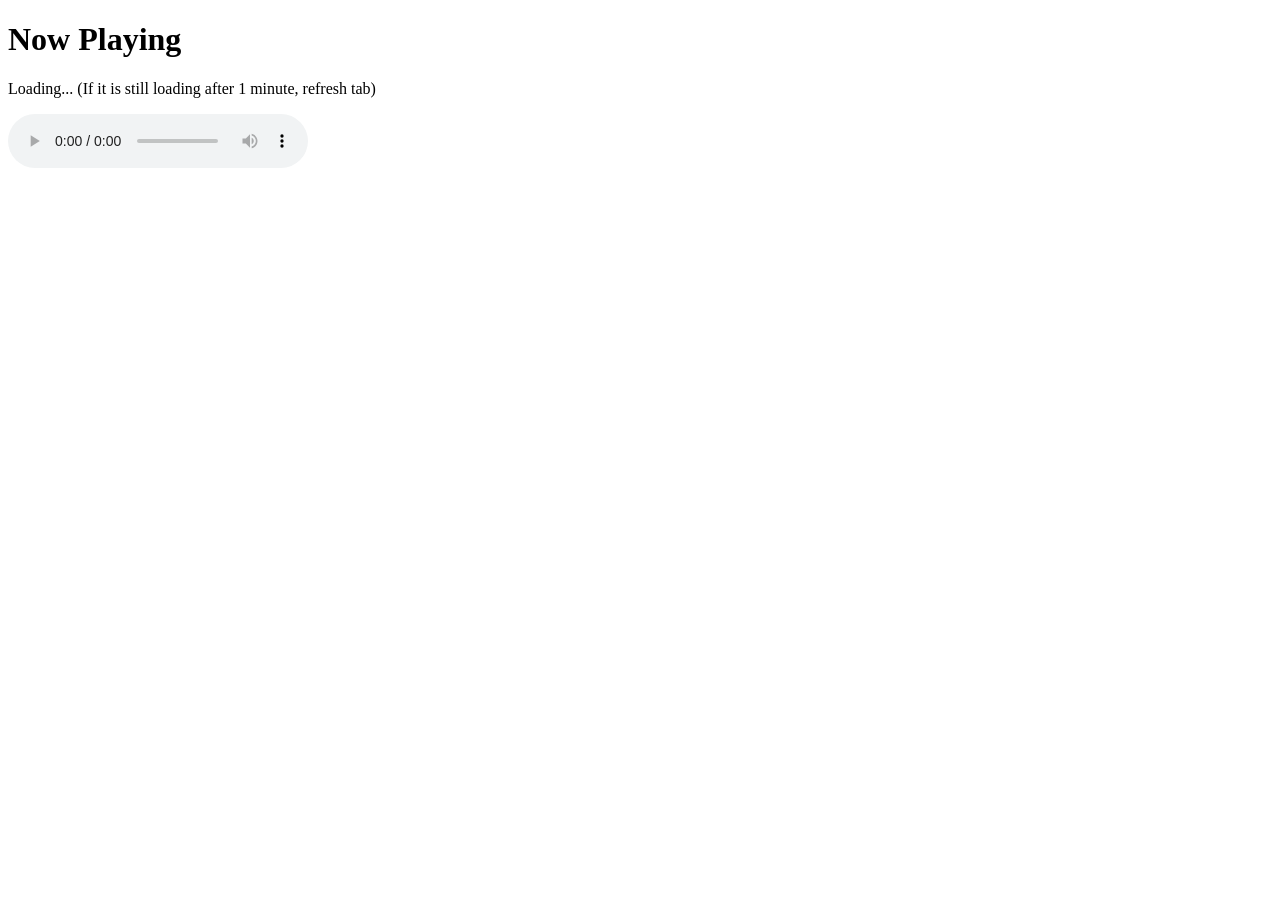
==== index.html @ ce932edb "Create index.html" ====
<!DOCTYPE html>
<html lang="en">
<head>
  <meta charset="UTF-8" />
  <title>EToH Radio</title>
  <meta name="viewport" content="width=device-width, initial-scale=1" />
  <link rel="stylesheet" href="style.css" />
</head>
<body>
  <div id="radio">
    <h1>Now Playing</h1>
    <p id="currentTrack">Loading... (If it is still loading after 1 minute, refresh tab)</p>
    <p id="timeLeft"></p>
    <audio id="audio" controls autoplay></audio>
  </div>

  <script src="scripty.js"></script>
</body>
</html>
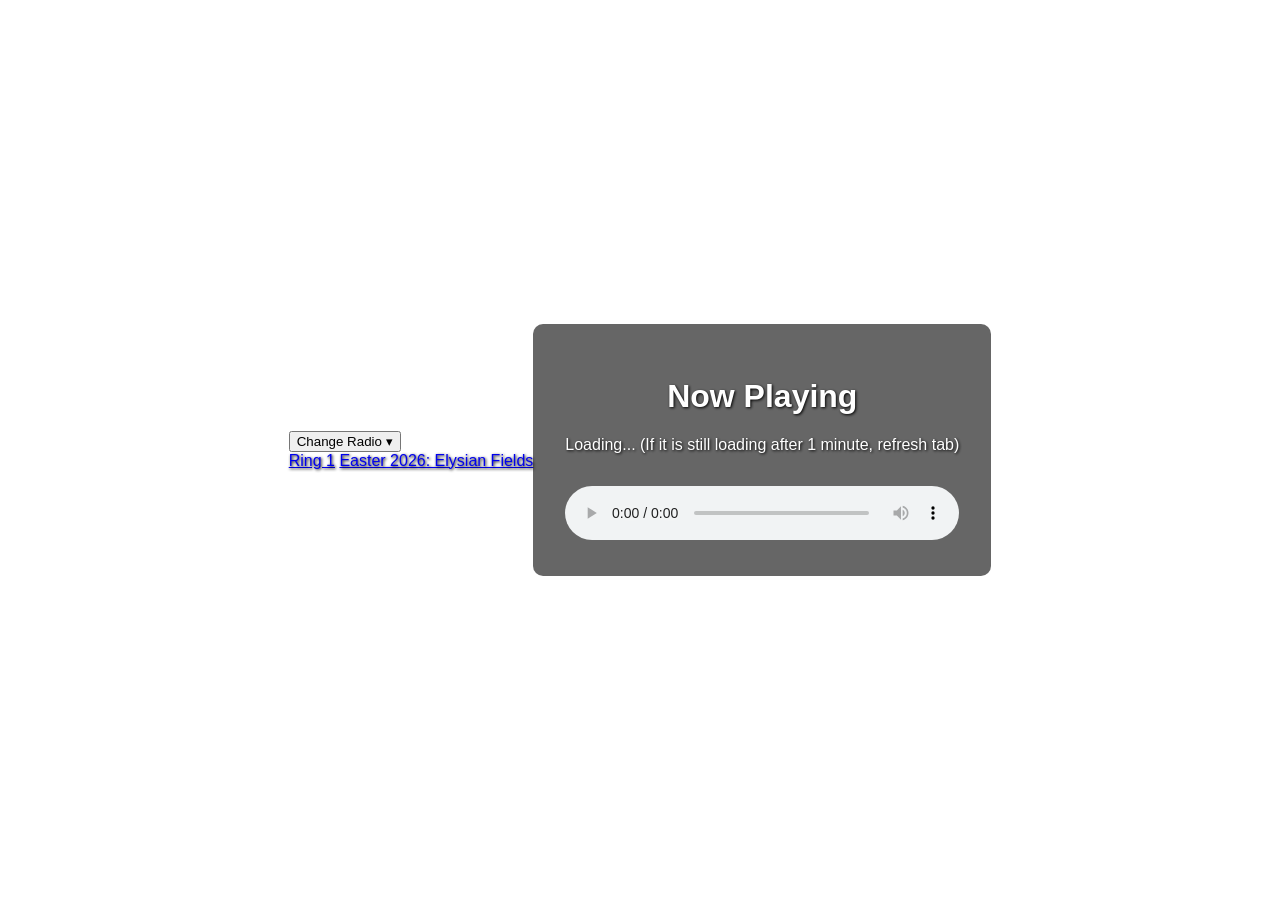
==== commit 7f39beab: "Update index.html Actual radio select finally" ====
--- a/index.html
+++ b/index.html
@@ -7,6 +7,14 @@
   <link rel="stylesheet" href="style.css" />
 </head>
 <body>
+<div class="radio-dropdown">
+  <button class="dropbtn" id="menuBtn">Change Radio <span id="arrow">▾</span></button>
+  <div class="dropdown-content" id="menuContent">
+    <a href="index.html">Ring 1</a>
+    <a href="easter2026.html">Easter 2026: Elysian Fields</a>
+    </div>
+</div>
+
   <div id="radio">
     <h1>Now Playing</h1>
     <p id="currentTrack">Loading... (If it is still loading after 1 minute, refresh tab)</p>
@@ -15,5 +23,23 @@
   </div>
 
   <script src="scripty.js"></script>
+  <script>
+const menuBtn = document.getElementById('menuBtn');
+const menuContent = document.getElementById('menuContent');
+const arrow = document.getElementById('arrow');
+
+menuBtn.addEventListener('click', (e) => {
+    e.stopPropagation(); // Stops the click from bubbling
+    menuContent.classList.toggle('show');
+    arrow.classList.toggle('arrow-rotate');
+});
+
+// Close the menu if the user clicks outside of it
+window.addEventListener('click', () => {
+    if (menuContent.classList.contains('show')) {
+        menuContent.classList.remove('show');
+        arrow.classList.remove('arrow-rotate');
+    }
+});</script>
 </body>
 </html>
--- a/style.css
+++ b/style.css
@@ -0,0 +1,40 @@
+body {
+  margin: 0;
+  font-family: sans-serif;
+  background-size: cover;
+  background-position: center;
+  color: white;
+  text-shadow: 1px 1px 3px #000;
+  height: 100vh;
+  display: flex;
+  justify-content: center;
+  align-items: center;
+  transition: background-image 0.8s ease;
+  position: relative;
+  overflow: hidden;  
+}
+
+body::before {
+  content: "";
+  position: absolute;
+  top: 0;
+  left: 0;
+  width: 100%;
+  height: 100%;
+  backdrop-filter: blur(10px);
+  -webkit-backdrop-filter: blur(10px);
+  z-index: -1;
+}
+
+#radio {
+  text-align: center;
+  background: rgba(0, 0, 0, 0.6);
+  padding: 2rem;
+  border-radius: 10px;
+}
+
+audio {
+  width: 100%;
+  max-width: 400px;
+  margin-top: 1rem;
+}
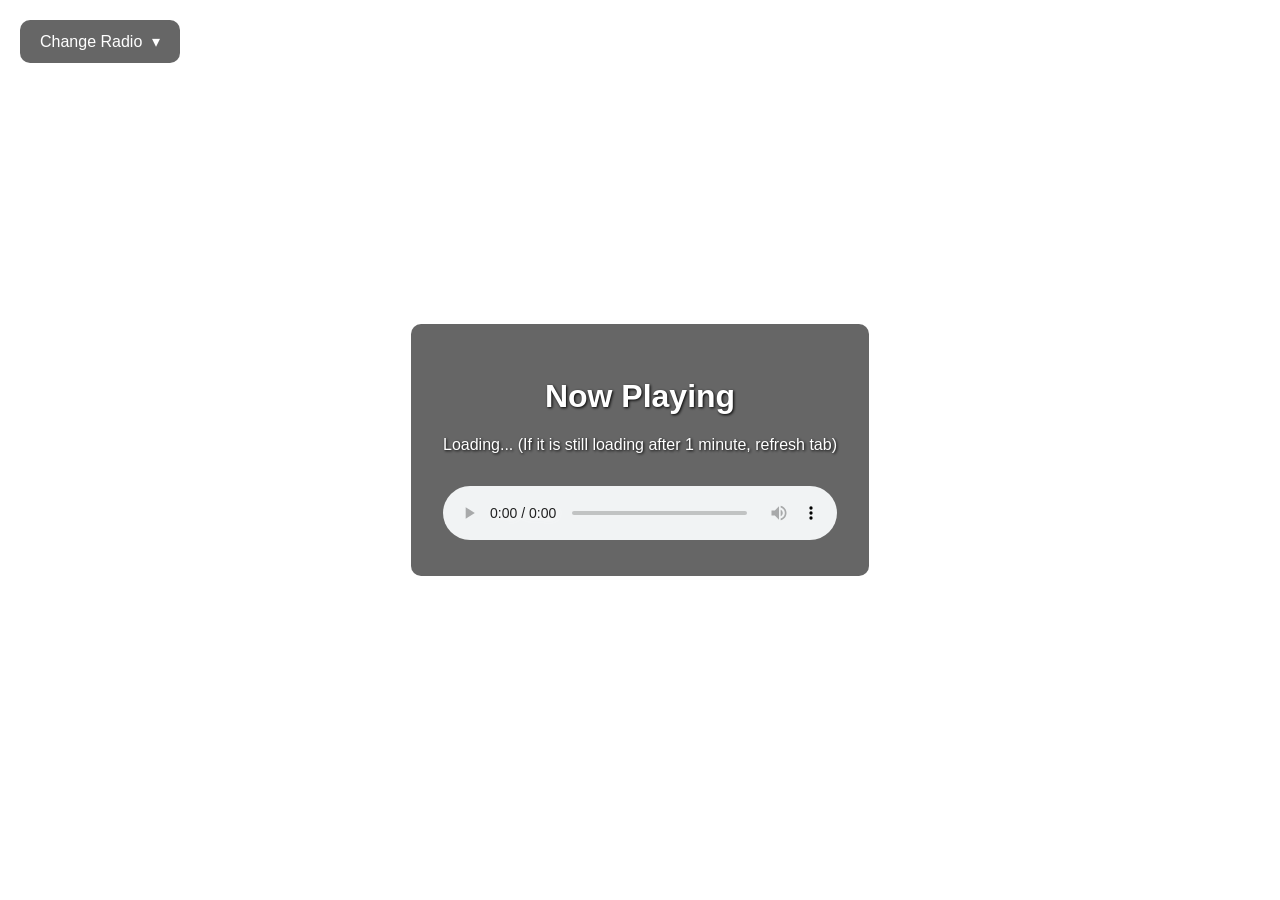
==== commit 314b9375: "Update index.html ug" ====
--- a/index.html
+++ b/index.html
@@ -9,10 +9,7 @@
 <body>
 <div class="radio-dropdown">
   <button class="dropbtn" id="menuBtn">Change Radio <span id="arrow">▾</span></button>
-  <div class="dropdown-content" id="menuContent">
-    <a href="index.html">Ring 1</a>
-    <a href="easter2026.html">Easter 2026: Elysian Fields</a>
-    </div>
+  <div class="dropdown-content" id="menuContent"></div>
 </div>
 
   <div id="radio">
@@ -22,24 +19,55 @@
     <audio id="audio" controls autoplay></audio>
   </div>
 
+<script src="stations.js"></script>
+  
   <script src="scripty.js"></script>
+
   <script>
-const menuBtn = document.getElementById('menuBtn');
-const menuContent = document.getElementById('menuContent');
-const arrow = document.getElementById('arrow');
+    // Define everything ONCE
+    const menuBtn = document.getElementById('menuBtn');
+    const menuContent = document.getElementById('menuContent');
+    const arrow = document.getElementById('arrow');
 
-menuBtn.addEventListener('click', (e) => {
-    e.stopPropagation(); // Stops the click from bubbling
-    menuContent.classList.toggle('show');
-    arrow.classList.toggle('arrow-rotate');
-});
+    // Function to build the radio list
+    function populateRadios() {
+        if (!window.allStations) {
+            console.error("stations.js is missing or empty!");
+            return;
+        }
 
-// Close the menu if the user clicks outside of it
-window.addEventListener('click', () => {
-    if (menuContent.classList.contains('show')) {
+        menuContent.innerHTML = ''; 
+
+        allStations.forEach(station => {
+            const link = document.createElement('a');
+            link.href = station.url;
+            link.textContent = station.name;
+            
+            // Check if this is the current page
+            if (window.location.pathname.includes(station.url)) {
+                link.style.color = "#00ffcc";
+                link.textContent += " (Live)";
+            }
+
+            menuContent.appendChild(link);
+        });
+    }
+
+    // Toggle logic
+    menuBtn.addEventListener('click', (e) => {
+        e.stopPropagation(); 
+        menuContent.classList.toggle('show');
+        arrow.classList.toggle('arrow-rotate');
+    });
+
+    // Close on outside click
+    window.addEventListener('click', () => {
         menuContent.classList.remove('show');
         arrow.classList.remove('arrow-rotate');
-    }
-});</script>
+    });
+
+    // Run the population
+    populateRadios();
+  </script>
 </body>
 </html>
--- a/style.css
+++ b/style.css
@@ -10,10 +10,11 @@
   justify-content: center;
   align-items: center;
   transition: background-image 0.8s ease;
-  position: relative;
-  overflow: hidden;  
+  position: relative; /* required for the blur overlay */
+  overflow: hidden;   /* prevents blur from leaking outside */
 }
 
+/* Blur overlay */
 body::before {
   content: "";
   position: absolute;
@@ -23,7 +24,7 @@
   height: 100%;
   backdrop-filter: blur(10px);
   -webkit-backdrop-filter: blur(10px);
-  z-index: -1;
+  z-index: -1; /* keep it behind your content */
 }
 
 #radio {
@@ -38,3 +39,76 @@
   max-width: 400px;
   margin-top: 1rem;
 }
+
+.radio-dropdown {
+  position: absolute;
+  top: 20px;
+  left: 20px;
+  z-index: 1000;
+}
+
+.dropbtn {
+  background: rgba(0, 0, 0, 0.6);
+  color: white;
+  padding: 12px 20px;
+  font-size: 16px;
+  border: none;
+  border-radius: 10px;
+  cursor: pointer;
+  backdrop-filter: blur(10px);
+  -webkit-backdrop-filter: blur(10px);
+  display: flex;
+  align-items: center;
+  gap: 10px;
+}
+
+#arrow {
+  transition: transform 0.3s ease;
+  display: inline-block;
+}
+
+/* The "V" to "^" animation */
+.arrow-rotate {
+  transform: rotate(180deg);
+}
+
+.dropdown-content {
+  display: none; /* Hidden by default */
+  position: absolute;
+  top: 100%;
+  left: 0;
+  background: rgba(0, 0, 0, 0.8);
+  min-width: 200px;
+  margin-top: 8px;
+  border-radius: 10px;
+  overflow-y: auto; /* Enables scrolling */
+  max-height: 300px; /* Limits height so it doesn't cover the page */
+  backdrop-filter: blur(10px);
+  box-shadow: 0px 8px 16px rgba(0,0,0,0.4);
+}
+
+/* This class will be toggled by JS */
+.show {
+  display: block !important;
+}
+
+.dropdown-content a {
+  color: white;
+  padding: 12px 16px;
+  text-decoration: none;
+  display: block;
+  transition: background 0.2s;
+}
+
+.dropdown-content a:hover {
+  background: rgba(255, 255, 255, 0.1);
+}
+
+/* Scrollbar styling to keep it clean */
+.dropdown-content::-webkit-scrollbar {
+  width: 6px;
+}
+.dropdown-content::-webkit-scrollbar-thumb {
+  background: rgba(255, 255, 255, 0.3);
+  border-radius: 10px;
+}
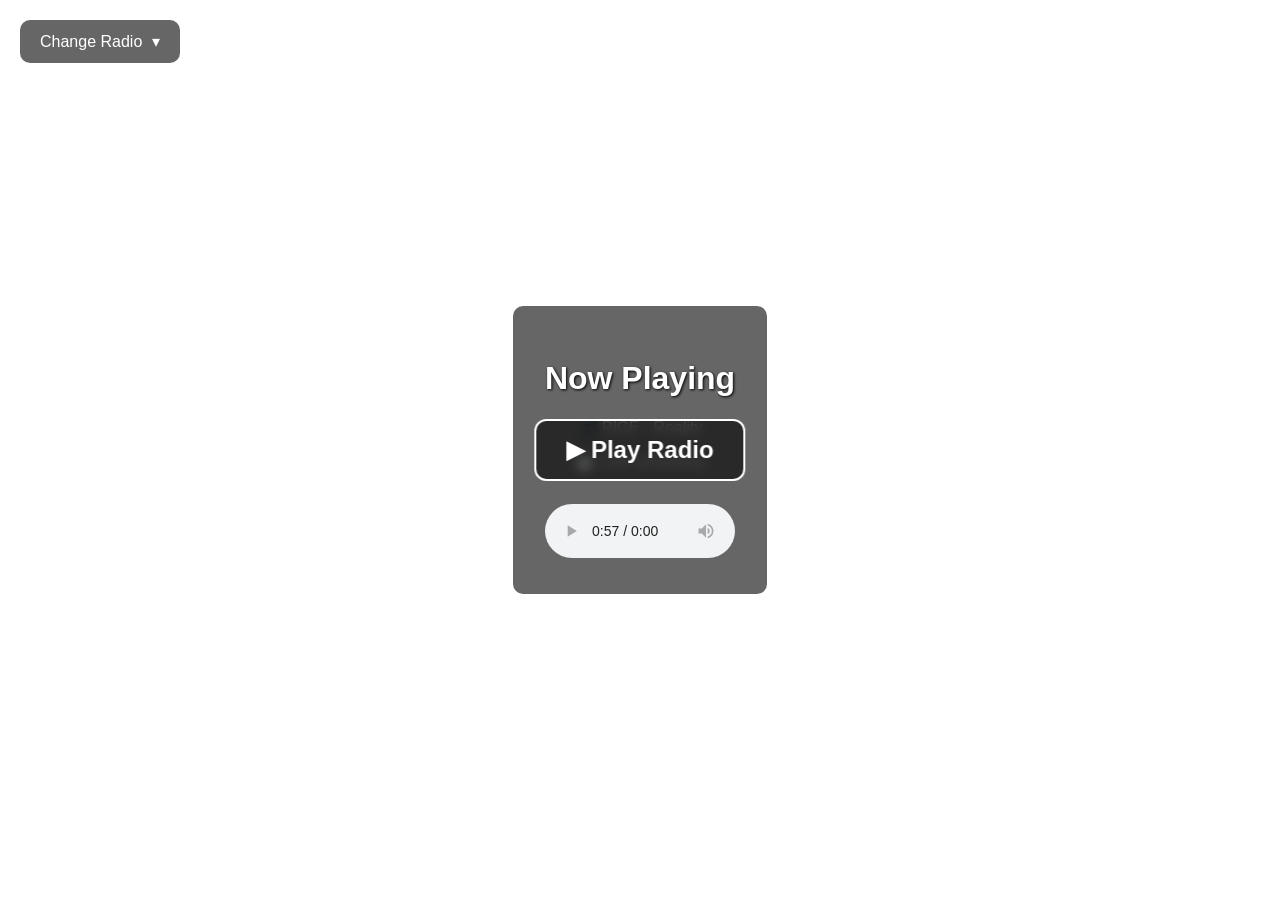
==== commit a4d0a34e: "Update index.html forgot a y" ====
--- a/index.html
+++ b/index.html
@@ -21,7 +21,7 @@
 
 <script src="stations.js"></script>
   
-  <script src="scripty.js"></script>
+  <script src="script.js"></script>
 
   <script>
     // Define everything ONCE
--- a/style.css
+++ b/style.css
@@ -73,18 +73,21 @@
 }
 
 .dropdown-content {
-  display: none; /* Hidden by default */
-  position: absolute;
-  top: 100%;
-  left: 0;
-  background: rgba(0, 0, 0, 0.8);
-  min-width: 200px;
-  margin-top: 8px;
-  border-radius: 10px;
-  overflow-y: auto; /* Enables scrolling */
-  max-height: 300px; /* Limits height so it doesn't cover the page */
-  backdrop-filter: blur(10px);
-  box-shadow: 0px 8px 16px rgba(0,0,0,0.4);
+    display: none;
+    position: absolute;
+    top: 100%;
+    left: 0;
+    background: rgba(0, 0, 0, 0.8);
+    min-width: 220px;
+    margin-top: 8px;
+    border-radius: 10px;
+    
+    max-height: 400px; /* Only shows about 8-10 items at a time */
+    overflow-y: auto;  /* Adds scrollbar if list is too long */
+    overflow-x: hidden;
+    
+    backdrop-filter: blur(10px);
+    box-shadow: 0px 8px 16px rgba(0,0,0,0.5);
 }
 
 /* This class will be toggled by JS */
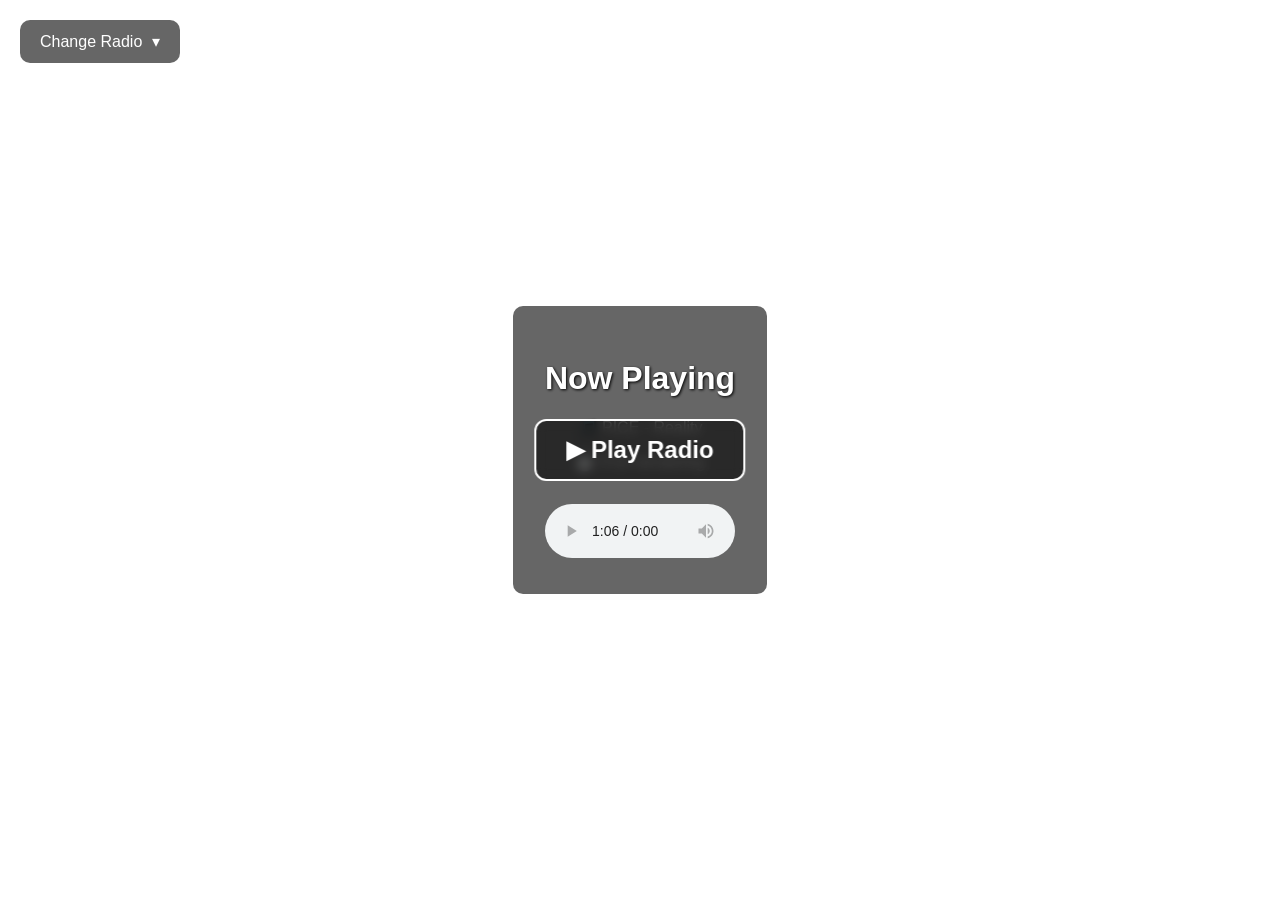
==== commit 98f199ae: "Update index.html added an actual warning i guess" ====
--- a/index.html
+++ b/index.html
@@ -12,6 +12,42 @@
   <div class="dropdown-content" id="menuContent"></div>
 </div>
 
+<div id="loading-popup" style="
+    position: fixed;
+    top: 20px;
+    left: 50%;
+    transform: translateX(-50%);
+    z-index: 9999;
+    background: rgba(0, 0, 0, 0.7);
+    color: white;
+    padding: 15px 25px;
+    border-radius: 12px;
+    border: 1px solid rgba(255, 255, 255, 0.2);
+    backdrop-filter: blur(10px);
+    -webkit-backdrop-filter: blur(10px);
+    font-family: sans-serif;
+    text-align: center;
+    box-shadow: 0 10px 30px rgba(0,0,0,0.5);
+    pointer-events: none;
+    animation: popupLifecycle 25s forwards;
+    opacity: 0;
+">
+    <div style="font-weight: bold; margin-bottom: 5px; color: #00ffcc;">Hold, please!</div>
+    <div style="font-size: 14px; line-height: 1.4;">
+        This is loading hundreds of tracks, give this a few seconds.<br>
+        <span style="opacity: 0.7; font-size: 12px;">If this takes more than a minute, refresh the tab.</span>
+    </div>
+</div>
+
+<style>
+@keyframes popupLifecycle {
+    0% { opacity: 0; transform: translate(-50%, -20px); }
+    5% { opacity: 1; transform: translate(-50%, 0); }
+    90% { opacity: 1; transform: translate(-50%, 0); }
+    100% { opacity: 0; transform: translate(-50%, -20px); }
+}
+</style>
+  
   <div id="radio">
     <h1>Now Playing</h1>
     <p id="currentTrack">Loading... (If it is still loading after 1 minute, refresh tab)</p>
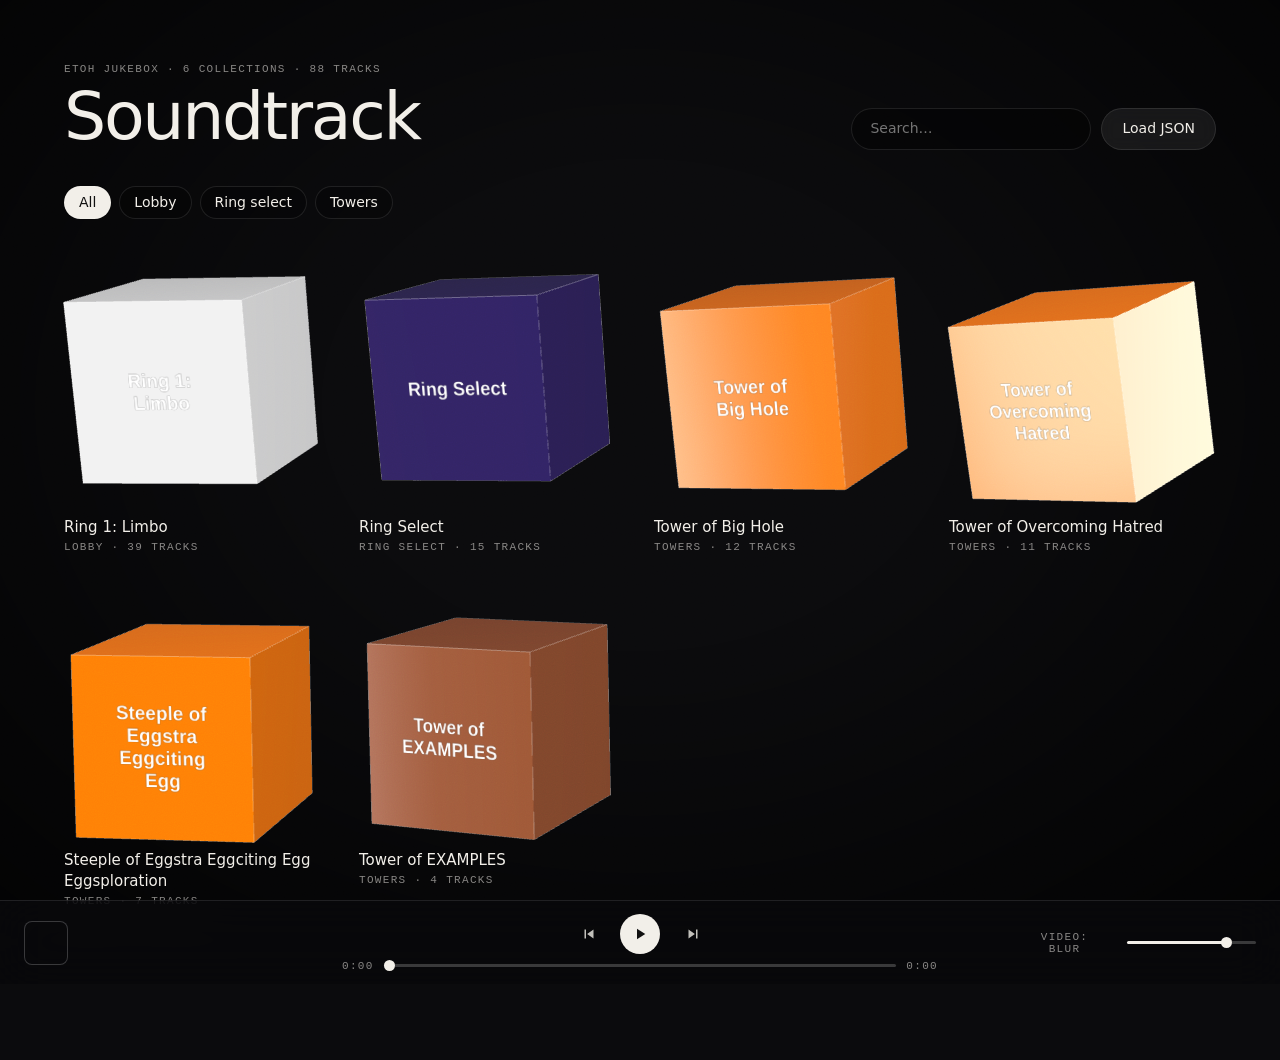
==== commit 0a8d497f: "Rename jukebox.html to index.html" ====
--- a/index.html
+++ b/index.html
@@ -1,109 +1,202 @@
-<!DOCTYPE html>
-<html lang="en">
-<head>
-  <meta charset="UTF-8" />
-  <title>EToH Radio</title>
-  <meta name="viewport" content="width=device-width, initial-scale=1" />
-  <link rel="stylesheet" href="style.css" />
-</head>
-<body>
-<div class="radio-dropdown">
-  <button class="dropbtn" id="menuBtn">Change Radio <span id="arrow">▾</span></button>
-  <div class="dropdown-content" id="menuContent"></div>
-</div>
-
-<div id="loading-popup" style="
-    position: fixed;
-    top: 20px;
-    left: 50%;
-    transform: translateX(-50%);
-    z-index: 9999;
-    background: rgba(0, 0, 0, 0.7);
-    color: white;
-    padding: 15px 25px;
-    border-radius: 12px;
-    border: 1px solid rgba(255, 255, 255, 0.2);
-    backdrop-filter: blur(10px);
-    -webkit-backdrop-filter: blur(10px);
-    font-family: sans-serif;
-    text-align: center;
-    box-shadow: 0 10px 30px rgba(0,0,0,0.5);
-    pointer-events: none;
-    animation: popupLifecycle 25s forwards;
-    opacity: 0;
-">
-    <div style="font-weight: bold; margin-bottom: 5px; color: #00ffcc;">Hold, please!</div>
-    <div style="font-size: 14px; line-height: 1.4;">
-        This is loading hundreds of tracks, give this a few seconds.<br>
-        <span style="opacity: 0.7; font-size: 12px;">If this takes more than a minute, refresh the tab.</span>
-    </div>
-</div>
-
+<!doctype html><html lang="en"><head><meta charset="utf-8"><meta name="viewport" content="width=device-width,initial-scale=1"><title>ETOH Jukebox</title>
 <style>
-@keyframes popupLifecycle {
-    0% { opacity: 0; transform: translate(-50%, -20px); }
-    5% { opacity: 1; transform: translate(-50%, 0); }
-    90% { opacity: 1; transform: translate(-50%, 0); }
-    100% { opacity: 0; transform: translate(-50%, -20px); }
-}
-</style>
-  
-  <div id="radio">
-    <h1>Now Playing</h1>
-    <p id="currentTrack">Loading... (If it is still loading after 1 minute, refresh tab)</p>
-    <p id="timeLeft"></p>
-    <audio id="audio" controls autoplay></audio>
-  </div>
-
-<script src="stations.js"></script>
-  
-  <script src="script.js"></script>
-
-  <script>
-    // Define everything ONCE
-    const menuBtn = document.getElementById('menuBtn');
-    const menuContent = document.getElementById('menuContent');
-    const arrow = document.getElementById('arrow');
-
-    // Function to build the radio list
-    function populateRadios() {
-        if (!window.allStations) {
-            console.error("stations.js is missing or empty!");
-            return;
-        }
-
-        menuContent.innerHTML = ''; 
-
-        allStations.forEach(station => {
-            const link = document.createElement('a');
-            link.href = station.url;
-            link.textContent = station.name;
-            
-            // Check if this is the current page
-            if (window.location.pathname.includes(station.url)) {
-                link.style.color = "#00ffcc";
-                link.textContent += " (Live)";
-            }
-
-            menuContent.appendChild(link);
-        });
-    }
-
-    // Toggle logic
-    menuBtn.addEventListener('click', (e) => {
-        e.stopPropagation(); 
-        menuContent.classList.toggle('show');
-        arrow.classList.toggle('arrow-rotate');
-    });
-
-    // Close on outside click
-    window.addEventListener('click', () => {
-        menuContent.classList.remove('show');
-        arrow.classList.remove('arrow-rotate');
-    });
-
-    // Run the population
-    populateRadios();
-  </script>
-</body>
-</html>
+:root{--fg:#f2efe9;--mu:rgba(242,239,233,.55);--ln:rgba(255,255,255,.1)}
+*{box-sizing:border-box;margin:0}
+html,body{background:#0b0b0d;color:var(--fg);font:14px/1.4 "Helvetica Neue",Inter,system-ui,sans-serif;-webkit-font-smoothing:antialiased}
+a{color:inherit;text-decoration:none}button{font:inherit;color:inherit;background:none;border:0;cursor:pointer}
+.mono{font:11px ui-monospace,Menlo,monospace;letter-spacing:.12em;text-transform:uppercase;color:var(--mu)}
+#bg,#v1,#v2,#grain,#gl{position:fixed;inset:0;pointer-events:none}
+#bg{transition:background-color 1.2s ease}
+#vid{position:fixed;z-index:0;left:50%;top:50%;width:max(125vw,225vh);aspect-ratio:16/9;transform:translate(-50%,-50%);filter:blur(34px) saturate(1.4);opacity:0;pointer-events:none;transition:opacity 1.2s}
+#vid iframe{width:100%;height:100%;border:0}body.has #vid{opacity:.5}
+body.mini #vid{left:auto;top:auto;right:16px;bottom:100px;width:240px;transform:none;filter:none;opacity:1;border-radius:10px;overflow:hidden;z-index:8;pointer-events:auto;box-shadow:0 8px 30px #000a}
+body:not(.has).mini #vid{opacity:0}
+#v1{background:radial-gradient(ellipse at 50% 45%,transparent 35%,rgba(0,0,0,.75) 100%);transition:opacity .8s}
+#v2{background:radial-gradient(circle at var(--vx,28%) var(--vy,50%),#000 0,rgba(0,0,0,.9) 16vmax,rgba(0,0,0,.4) 32vmax,transparent 62vmax);opacity:0;transition:opacity .8s}
+body[data-v=album] #v2{opacity:1}body[data-v=album] #v1{opacity:0}
+#gl{z-index:2}#grain{z-index:3;opacity:.08;mix-blend-mode:overlay;background:url("data:image/svg+xml,%3Csvg xmlns='http://www.w3.org/2000/svg' width='200' height='200'%3E%3Cfilter id='n'%3E%3CfeTurbulence type='fractalNoise' baseFrequency='.9' numOctaves='2'/%3E%3C/filter%3E%3Crect width='100%25' height='100%25' filter='url(%23n)'/%3E%3C/svg%3E")}
+main{position:relative;z-index:5}section{display:none;padding:7vh 5vw 150px}
+body[data-v=home] #home{display:block}
+body[data-v=album] #album{display:grid;grid-template-columns:minmax(300px,42%) 1fr;gap:5vw;align-items:start;animation:in .7s both}
+@keyframes in{from{opacity:0;transform:translateY(16px)}}
+h1{font-weight:300;letter-spacing:-.035em;font-size:clamp(36px,5.2vw,68px);line-height:1}
+.btn{border:1px solid var(--ln);padding:10px 20px;border-radius:99px;background:rgba(255,255,255,.07);backdrop-filter:blur(8px);transition:background .2s}
+.btn:hover,.chip:hover{background:rgba(255,255,255,.17)}.btn.p{background:var(--fg);color:#111;border-color:var(--fg)}
+.acts{display:flex;gap:10px;margin:22px 0 26px}
+.hh{display:flex;justify-content:space-between;align-items:flex-end;gap:20px;flex-wrap:wrap;margin-bottom:4vh}.hh h1{margin-top:8px}.tools{display:flex;gap:10px}
+input[type=search]{font:inherit;color:inherit;background:rgba(0,0,0,.35);border:1px solid var(--ln);border-radius:99px;padding:10px 18px;width:240px;outline:0}
+.chips{display:flex;gap:8px;flex-wrap:wrap;margin-bottom:5vh}.chip{border:1px solid var(--ln);border-radius:99px;padding:6px 14px;background:rgba(0,0,0,.25)}.chip.on{background:var(--fg);color:#111}
+#warn{display:none;margin-bottom:3vh;padding:10px 14px;border:1px solid #ff9;border-radius:10px;background:rgba(0,0,0,.4);color:#ffe9a0}
+.grid{display:grid;grid-template-columns:repeat(auto-fill,minmax(220px,1fr));gap:44px 28px}
+.card{display:block;animation:in .7s calc(var(--i)*35ms) both}
+.slot{aspect-ratio:1.1;border-radius:16px;transition:background .4s}.card:hover .slot{background:radial-gradient(closest-side,rgba(255,255,255,.09),transparent)}
+.meta{margin-top:10px;display:grid;gap:3px}.meta b{font-weight:500;font-size:15px}.meta span{color:var(--mu)}
+.l{align-self:stretch}.hero{position:sticky;top:12vh;width:min(100%,520px);aspect-ratio:1;margin:0 auto}
+.r h1{margin:30px 0 12px}.back:hover{color:var(--fg)}
+.row{display:grid;grid-template-columns:44px 1fr 150px 110px 52px;align-items:center;gap:8px;padding:11px 14px;border-radius:10px;cursor:pointer;transition:background .15s}
+.row:hover{background:rgba(255,255,255,.08)}.row.on{background:rgba(0,0,0,.4)}.row.off{opacity:.45}.row.hd{cursor:default;background:none;border-bottom:1px solid var(--ln);border-radius:0;padding:8px 14px}
+.row>:last-child{text-align:right}.mu,.n{color:var(--mu);font-variant-numeric:tabular-nums}.t b{display:block;font-weight:500}.t small{color:var(--mu)}
+.sw{display:inline-block;width:10px;height:10px;border-radius:3px;margin-right:8px;vertical-align:-1px;box-shadow:0 0 0 1px #fff3}
+.eq{display:none;gap:2px;height:12px;align-items:flex-end}.on .eq{display:flex}.on .n span{display:none}
+.eq i{width:3px;background:var(--fg);animation:eq .8s infinite ease-in-out alternate}.eq i:nth-child(2){animation-delay:-.3s}.eq i:nth-child(3){animation-delay:-.6s}
+@keyframes eq{from{height:2px}to{height:12px}}body.paused .eq i{animation-play-state:paused}
+#pl{position:fixed;z-index:9;left:0;right:0;bottom:0;height:84px;display:grid;grid-template-columns:1fr 2fr 1fr;align-items:center;gap:20px;padding:0 24px;background:rgba(8,8,10,.72);backdrop-filter:blur(24px);border-top:1px solid var(--ln);transform:translateY(100%);transition:transform .5s}
+body.has #pl{transform:none}
+.pm{display:flex;gap:12px;align-items:center;min-width:0;cursor:pointer}.pm i{flex:none;width:44px;height:44px;border-radius:8px;box-shadow:inset 0 0 0 1px #fff3}.pm div{min-width:0}.pm b,.pm small{display:block;white-space:nowrap;overflow:hidden;text-overflow:ellipsis}.pm small{color:var(--mu)}
+.pc{display:grid;gap:6px;justify-items:center}.ct{display:flex;gap:18px;align-items:center}.ct button{width:28px;height:28px;opacity:.8;display:grid;place-items:center}.ct button:hover{opacity:1}
+.ct .big{width:40px;height:40px;border-radius:50%;background:var(--fg);color:#111;opacity:1}.ct svg{width:18px;height:18px;fill:currentColor}
+.sb{display:flex;gap:10px;align-items:center;width:100%}.sb input{flex:1}.vl{justify-self:end;display:flex;gap:14px;align-items:center;width:min(240px,100%)}
+input[type=range]{-webkit-appearance:none;appearance:none;height:3px;border-radius:3px;outline:0;cursor:pointer;background:linear-gradient(to right,var(--fg) var(--p,0%),rgba(255,255,255,.2) var(--p,0%))}
+input[type=range]::-webkit-slider-thumb{-webkit-appearance:none;width:11px;height:11px;border-radius:50%;background:var(--fg)}
+input[type=range]::-moz-range-thumb{width:11px;height:11px;border:0;border-radius:50%;background:var(--fg)}
+#toast{position:fixed;z-index:10;left:50%;bottom:100px;transform:translate(-50%,20px);background:rgba(0,0,0,.8);padding:10px 18px;border-radius:99px;opacity:0;transition:.3s;pointer-events:none}#toast.on{opacity:1;transform:translate(-50%,0)}
+@media(max-width:820px){body[data-v=album] #album{grid-template-columns:1fr}.hero{position:relative;top:0}#pl{grid-template-columns:1fr auto}.vl,.sb{display:none}.row{grid-template-columns:36px 1fr 100px}.row>:nth-child(n+4){display:none}}
+@media(prefers-reduced-motion:reduce){*{animation:none!important}}
+</style></head><body data-v="home">
+<div id="bg"></div><div id="vid"><div id="yt"></div></div><div id="v1"></div><div id="v2"></div><canvas id="gl"></canvas><div id="grain"></div>
+<main><section id="home"></section><section id="album"></section></main>
+<input type="file" id="jf" accept=".json,application/json" hidden><div id="toast"></div>
+<div id="pl"><div class="pm" id="pm"><i id="pc"></i><div><b id="pt"></b><small id="pr"></small></div></div>
+<div class="pc"><div class="ct"><button id="pv" aria-label="Previous"></button><button id="pp" class="big" aria-label="Play or pause"></button><button id="pn" aria-label="Next"></button></div><div class="sb"><span id="tc" class="mono">0:00</span><input type="range" id="sk" min="0" max="1000" value="0"><span id="td" class="mono">0:00</span></div></div>
+<div class="vl"><button id="bm" class="mono" title="Video: blurred background or small player">Video: blur</button><input type="range" id="vo" min="0" max="100" value="80" aria-label="Volume" style="flex:1"></div></div>
+
+<script type="application/json" id="data">
+{"collections":[
+ {"name":"Lobbies","kind":"lobby","color":"#2b3a67","tracks":[
+  {"title":"Example lobby track","artist":"Artist or game","label":"Main Lobby","note":"example","url":""},
+  {"title":"Example portal room track","artist":"Artist or game","label":"Portal Room","note":"example","url":""}]},
+ {"name":"Ring Select","kind":"ring","color":"#6b3a8f","logo":"https://static.wikia.nocookie.net/ktoh/images/f/f5/R1Title.webp/revision/latest?cb=20260612172042","tracks":[
+  {"title":"Example common song","artist":"Artist or game","label":"Common","note":"example","url":""},
+  {"title":"Example rare song","artist":"Artist or game","label":"Rare","note":"example","url":""}]},
+ {"name":"Tower of True Skill","kind":"tower","color":"#44556b","tracks":[
+  {"title":"Hard Boiled","artist":"Kevin MacLeod","label":"Floor 1","url":""},
+  {"title":"Overcast","artist":"Kevin MacLeod","label":"Floor 2","url":""},
+  {"title":"There It Is","artist":"Kevin MacLeod","label":"Floor 3","url":""},
+  {"title":"Local Forecast","artist":"Kevin MacLeod","label":"Floor 4","url":""},
+  {"title":"RetroFuture Clean","artist":"Kevin MacLeod","label":"Floor 5","url":""},
+  {"title":"Ossuary Animate","artist":"Kevin MacLeod","label":"Floor 6","url":""},
+  {"title":"Griphop","artist":"Kevin MacLeod","label":"Floor 7","url":""},
+  {"title":"In The Hall Of The Mountain King","artist":"Armin Sabol","label":"Floor 8","url":""},
+  {"title":"Intense Music 1","artist":"ROBLOX","label":"Floor 9","url":""},
+  {"title":"The Descent","artist":"Kevin MacLeod","label":"Floor 10","url":""}]},
+ {"name":"Tower of Never Giving Up, Ever","kind":"tower","color":"#8f4c2a","tracks":[
+  {"title":"Self Contained Universe (Reprise)","artist":"OneShot","label":"Floor 1","color":"#562424","url":""},
+  {"title":"Sandy Wilds","artist":"Kirby's Return to Dream Land","label":"Floor 2","color":"#8F4C2A","url":""},
+  {"title":"Sunshine Airport","artist":"Mario Kart 8","label":"Floor 3","color":"#B1E5A6","url":""},
+  {"title":"Technoir","artist":"Perturbator","label":"Floor 8","color":"#750000","url":""}]}
+]}
+</script>
+<script>console.warn('Scripts "build/three.js" and "build/three.min.js" are deprecated with r150+, and will be removed with r160. Please use ES Modules or alternatives: https://threejs.org/docs/index.html#manual/en/introduction/Installation'),
+/**
+ * @license
+ * Copyright 2010-2023 Three.js Authors
+ * SPDX-License-Identifier: MIT
+ */
+function(t,e){"object"==typeof exports&&"undefined"!=typeof module?e(exports):"function"==typeof define&&define.amd?define(["exports"],e):e((t="undefined"!=typeof globalThis?globalThis:t||self).THREE={})}(this,(function(t){"use strict";const e="158",n=1,i=2,r=3,s=0,a=1,o=100,l=204,c=205,h=0,u=1,d=2,p=0,m=1,f=2,g=3,_=4,v=5,y="attached",x="detached",M=300,S=301,b=302,T=303,E=304,w=306,A=1e3,R=1001,C=1002,L=1003,P=1004,I=1005,U=1006,D=1007,N=1008,O=1009,F=1012,B=1013,z=1014,H=1015,G=1016,V=1017,k=1018,W=1020,X=1023,j=1026,q=1027,Y=1029,Z=1031,J=1033,K=33776,$=33777,Q=33778,tt=33779,et=35840,nt=35841,it=35842,rt=35843,st=37492,at=37496,ot=37808,lt=37809,ct=37810,ht=37811,ut=37812,dt=37813,pt=37814,mt=37815,ft=37816,gt=37817,_t=37818,vt=37819,yt=37820,xt=37821,Mt=36492,St=36494,bt=36495,Tt=36284,Et=36285,wt=36286,At=2300,Rt=2301,Ct=2302,Lt=2400,Pt=2401,It=2402,Ut=2500,Dt=2501,Nt=3e3,Ot=3001,Ft="",Bt="srgb",zt="srgb-linear",Ht="display-p3",Gt="display-p3-linear",Vt="linear",kt="srgb",Wt="rec709",Xt="p3",jt=7680,qt=35044,Yt="300 es",Zt=1035,Jt=2e3,Kt=2001;class $t{addEventListener(t,e){void 0===this._listeners&&(this._listeners={});const n=this._listeners;void 0===n[t]&&(n[t]=[]),-1===n[t].indexOf(e)&&n[t].push(e)}hasEventListener(t,e){if(void 0===this._listeners)return!1;const n=this._listeners;return void 0!==n[t]&&-1!==n[t].indexOf(e)}removeEventListener(t,e){if(void 0===this._listeners)return;const n=this._listeners[t];if(void 0!==n){const t=n.indexOf(e);-1!==t&&n.splice(t,1)}}dispatchEvent(t){if(void 0===this._listeners)return;const e=this._listeners[t.type];if(void 0!==e){t.target=this;const n=e.slice(0);for(let e=0,i=n.length;e<i;e++)n[e].call(this,t);t.target=null}}}const Qt=["00","01","02","03","04","05","06","07","08","09","0a","0b","0c","0d","0e","0f","10","11","12","13","14","15","16","17","18","19","1a","1b","1c","1d","1e","1f","20","21","22","23","24","25","26","27","28","29","2a","2b","2c","2d","2e","2f","30","31","32","33","34","35","36","37","38","39","3a","3b","3c","3d","3e","3f","40","41","42","43","44","45","46","47","48","49","4a","4b","4c","4d","4e","4f","50","51","52","53","54","55","56","57","58","59","5a","5b","5c","5d","5e","5f","60","61","62","63","64","65","66","67","68","69","6a","6b","6c","6d","6e","6f","70","71","72","73","74","75","76","77","78","79","7a","7b","7c","7d","7e","7f","80","81","82","83","84","85","86","87","88","89","8a","8b","8c","8d","8e","8f","90","91","92","93","94","95","96","97","98","99","9a","9b","9c","9d","9e","9f","a0","a1","a2","a3","a4","a5","a6","a7","a8","a9","aa","ab","ac","ad","ae","af","b0","b1","b2","b3","b4","b5","b6","b7","b8","b9","ba","bb","bc","bd","be","bf","c0","c1","c2","c3","c4","c5","c6","c7","c8","c9","ca","cb","cc","cd","ce","cf","d0","d1","d2","d3","d4","d5","d6","d7","d8","d9","da","db","dc","dd","de","df","e0","e1","e2","e3","e4","e5","e6","e7","e8","e9","ea","eb","ec","ed","ee","ef","f0","f1","f2","f3","f4","f5","f6","f7","f8","f9","fa","fb","fc","fd","fe","ff"];let te=1234567;const ee=Math.PI/180,ne=180/Math.PI;function ie(){const t=4294967295*Math.random()|0,e=4294967295*Math.random()|0,n=4294967295*Math.random()|0,i=4294967295*Math.random()|0;return(Qt[255&t]+Qt[t>>8&255]+Qt[t>>16&255]+Qt[t>>24&255]+"-"+Qt[255&e]+Qt[e>>8&255]+"-"+Qt[e>>16&15|64]+Qt[e>>24&255]+"-"+Qt[63&n|128]+Qt[n>>8&255]+"-"+Qt[n>>16&255]+Qt[n>>24&255]+Qt[255&i]+Qt[i>>8&255]+Qt[i>>16&255]+Qt[i>>24&255]).toLowerCase()}function re(t,e,n){return Math.max(e,Math.min(n,t))}function se(t,e){return(t%e+e)%e}function ae(t,e,n){return(1-n)*t+n*e}function oe(t){return 0==(t&t-1)&&0!==t}function le(t){return Math.pow(2,Math.ceil(Math.log(t)/Math.LN2))}function ce(t){return Math.pow(2,Math.floor(Math.log(t)/Math.LN2))}function he(t,e){switch(e.constructor){case Float32Array:return t;case Uint32Array:return t/4294967295;case Uint16Array:return t/65535;case Uint8Array:return t/255;case Int32Array:return Math.max(t/2147483647,-1);case Int16Array:return Math.max(t/32767,-1);case Int8Array:return Math.max(t/127,-1);default:throw new Error("Invalid component type.")}}function ue(t,e){switch(e.constructor){case Float32Array:return t;case Uint32Array:return Math.round(4294967295*t);case Uint16Array:return Math.round(65535*t);case Uint8Array:return Math.round(255*t);case Int32Array:return Math.round(2147483647*t);case Int16Array:return Math.round(32767*t);case Int8Array:return Math.round(127*t);default:throw new Error("Invalid component type.")}}const de={DEG2RAD:ee,RAD2DEG:ne,generateUUID:ie,clamp:re,euclideanModulo:se,mapLinear:function(t,e,n,i,r){return i+(t-e)*(r-i)/(n-e)},inverseLerp:function(t,e,n){return t!==e?(n-t)/(e-t):0},lerp:ae,damp:function(t,e,n,i){return ae(t,e,1-Math.exp(-n*i))},pingpong:function(t,e=1){return e-Math.abs(se(t,2*e)-e)},smoothstep:function(t,e,n){return t<=e?0:t>=n?1:(t=(t-e)/(n-e))*t*(3-2*t)},smootherstep:function(t,e,n){return t<=e?0:t>=n?1:(t=(t-e)/(n-e))*t*t*(t*(6*t-15)+10)},randInt:function(t,e){return t+Math.floor(Math.random()*(e-t+1))},randFloat:function(t,e){return t+Math.random()*(e-t)},randFloatSpread:function(t){return t*(.5-Math.random())},seededRandom:function(t){void 0!==t&&(te=t);let e=te+=1831565813;return e=Math.imul(e^e>>>15,1|e),e^=e+Math.imul(e^e>>>7,61|e),((e^e>>>14)>>>0)/4294967296},degToRad:function(t){return t*ee},radToDeg:function(t){return t*ne},isPowerOfTwo:oe,ceilPowerOfTwo:le,floorPowerOfTwo:ce,setQuaternionFromProperEuler:function(t,e,n,i,r){const s=Math.cos,a=Math.sin,o=s(n/2),l=a(n/2),c=s((e+i)/2),h=a((e+i)/2),u=s((e-i)/2),d=a((e-i)/2),p=s((i-e)/2),m=a((i-e)/2);switch(r){case"XYX":t.set(o*h,l*u,l*d,o*c);break;case"YZY":t.set(l*d,o*h,l*u,o*c);break;case"ZXZ":t.set(l*u,l*d,o*h,o*c);break;case"XZX":t.set(o*h,l*m,l*p,o*c);break;case"YXY":t.set(l*p,o*h,l*m,o*c);break;case"ZYZ":t.set(l*m,l*p,o*h,o*c);break;default:console.warn("THREE.MathUtils: .setQuaternionFromProperEuler() encountered an unknown order: "+r)}},normalize:ue,denormalize:he};class pe{constructor(t=0,e=0){pe.prototype.isVector2=!0,this.x=t,this.y=e}get width(){return this.x}set width(t){this.x=t}get height(){return this.y}set height(t){this.y=t}set(t,e){return this.x=t,this.y=e,this}setScalar(t){return this.x=t,this.y=t,this}setX(t){return this.x=t,this}setY(t){return this.y=t,this}setComponent(t,e){switch(t){case 0:this.x=e;break;case 1:this.y=e;break;default:throw new Error("index is out of range: "+t)}return this}getComponent(t){switch(t){case 0:return this.x;case 1:return this.y;default:throw new Error("index is out of range: "+t)}}clone(){return new this.constructor(this.x,this.y)}copy(t){return this.x=t.x,this.y=t.y,this}add(t){return this.x+=t.x,this.y+=t.y,this}addScalar(t){return this.x+=t,this.y+=t,this}addVectors(t,e){return this.x=t.x+e.x,this.y=t.y+e.y,this}addScaledVector(t,e){return this.x+=t.x*e,this.y+=t.y*e,this}sub(t){return this.x-=t.x,this.y-=t.y,this}subScalar(t){return this.x-=t,this.y-=t,this}subVectors(t,e){return this.x=t.x-e.x,this.y=t.y-e.y,this}multiply(t){return this.x*=t.x,this.y*=t.y,this}multiplyScalar(t){return this.x*=t,this.y*=t,this}divide(t){return this.x/=t.x,this.y/=t.y,this}divideScalar(t){return this.multiplyScalar(1/t)}applyMatrix3(t){const e=this.x,n=this.y,i=t.elements;return this.x=i[0]*e+i[3]*n+i[6],this.y=i[1]*e+i[4]*n+i[7],this}min(t){return this.x=Math.min(this.x,t.x),this.y=Math.min(this.y,t.y),this}max(t){return this.x=Math.max(this.x,t.x),this.y=Math.max(this.y,t.y),this}clamp(t,e){return this.x=Math.max(t.x,Math.min(e.x,this.x)),this.y=Math.max(t.y,Math.min(e.y,this.y)),this}clampScalar(t,e){return this.x=Math.max(t,Math.min(e,this.x)),this.y=Math.max(t,Math.min(e,this.y)),this}clampLength(t,e){const n=this.length();return this.divideScalar(n||1).multiplyScalar(Math.max(t,Math.min(e,n)))}floor(){return this.x=Math.floor(this.x),this.y=Math.floor(this.y),this}ceil(){return this.x=Math.ceil(this.x),this.y=Math.ceil(this.y),this}round(){return this.x=Math.round(this.x),this.y=Math.round(this.y),this}roundToZero(){return this.x=Math.trunc(this.x),this.y=Math.trunc(this.y),this}negate(){return this.x=-this.x,this.y=-this.y,this}dot(t){return this.x*t.x+this.y*t.y}cross(t){return this.x*t.y-this.y*t.x}lengthSq(){return this.x*this.x+this.y*this.y}length(){return Math.sqrt(this.x*this.x+this.y*this.y)}manhattanLength(){return Math.abs(this.x)+Math.abs(this.y)}normalize(){return this.divideScalar(this.length()||1)}angle(){return Math.atan2(-this.y,-this.x)+Math.PI}angleTo(t){const e=Math.sqrt(this.lengthSq()*t.lengthSq());if(0===e)return Math.PI/2;const n=this.dot(t)/e;return Math.acos(re(n,-1,1))}distanceTo(t){return Math.sqrt(this.distanceToSquared(t))}distanceToSquared(t){const e=this.x-t.x,n=this.y-t.y;return e*e+n*n}manhattanDistanceTo(t){return Math.abs(this.x-t.x)+Math.abs(this.y-t.y)}setLength(t){return this.normalize().multiplyScalar(t)}lerp(t,e){return this.x+=(t.x-this.x)*e,this.y+=(t.y-this.y)*e,this}lerpVectors(t,e,n){return this.x=t.x+(e.x-t.x)*n,this.y=t.y+(e.y-t.y)*n,this}equals(t){return t.x===this.x&&t.y===this.y}fromArray(t,e=0){return this.x=t[e],this.y=t[e+1],this}toArray(t=[],e=0){return t[e]=this.x,t[e+1]=this.y,t}fromBufferAttribute(t,e){return this.x=t.getX(e),this.y=t.getY(e),this}rotateAround(t,e){const n=Math.cos(e),i=Math.sin(e),r=this.x-t.x,s=this.y-t.y;return this.x=r*n-s*i+t.x,this.y=r*i+s*n+t.y,this}random(){return this.x=Math.random(),this.y=Math.random(),this}*[Symbol.iterator](){yield this.x,yield this.y}}class me{constructor(t,e,n,i,r,s,a,o,l){me.prototype.isMatrix3=!0,this.elements=[1,0,0,0,1,0,0,0,1],void 0!==t&&this.set(t,e,n,i,r,s,a,o,l)}set(t,e,n,i,r,s,a,o,l){const c=this.elements;return c[0]=t,c[1]=i,c[2]=a,c[3]=e,c[4]=r,c[5]=o,c[6]=n,c[7]=s,c[8]=l,this}identity(){return this.set(1,0,0,0,1,0,0,0,1),this}copy(t){const e=this.elements,n=t.elements;return e[0]=n[0],e[1]=n[1],e[2]=n[2],e[3]=n[3],e[4]=n[4],e[5]=n[5],e[6]=n[6],e[7]=n[7],e[8]=n[8],this}extractBasis(t,e,n){return t.setFromMatrix3Column(this,0),e.setFromMatrix3Column(this,1),n.setFromMatrix3Column(this,2),this}setFromMatrix4(t){const e=t.elements;return this.set(e[0],e[4],e[8],e[1],e[5],e[9],e[2],e[6],e[10]),this}multiply(t){return this.multiplyMatrices(this,t)}premultiply(t){return this.multiplyMatrices(t,this)}multiplyMatrices(t,e){const n=t.elements,i=e.elements,r=this.elements,s=n[0],a=n[3],o=n[6],l=n[1],c=n[4],h=n[7],u=n[2],d=n[5],p=n[8],m=i[0],f=i[3],g=i[6],_=i[1],v=i[4],y=i[7],x=i[2],M=i[5],S=i[8];return r[0]=s*m+a*_+o*x,r[3]=s*f+a*v+o*M,r[6]=s*g+a*y+o*S,r[1]=l*m+c*_+h*x,r[4]=l*f+c*v+h*M,r[7]=l*g+c*y+h*S,r[2]=u*m+d*_+p*x,r[5]=u*f+d*v+p*M,r[8]=u*g+d*y+p*S,this}multiplyScalar(t){const e=this.elements;return e[0]*=t,e[3]*=t,e[6]*=t,e[1]*=t,e[4]*=t,e[7]*=t,e[2]*=t,e[5]*=t,e[8]*=t,this}determinant(){const t=this.elements,e=t[0],n=t[1],i=t[2],r=t[3],s=t[4],a=t[5],o=t[6],l=t[7],c=t[8];return e*s*c-e*a*l-n*r*c+n*a*o+i*r*l-i*s*o}invert(){const t=this.elements,e=t[0],n=t[1],i=t[2],r=t[3],s=t[4],a=t[5],o=t[6],l=t[7],c=t[8],h=c*s-a*l,u=a*o-c*r,d=l*r-s*o,p=e*h+n*u+i*d;if(0===p)return this.set(0,0,0,0,0,0,0,0,0);const m=1/p;return t[0]=h*m,t[1]=(i*l-c*n)*m,t[2]=(a*n-i*s)*m,t[3]=u*m,t[4]=(c*e-i*o)*m,t[5]=(i*r-a*e)*m,t[6]=d*m,t[7]=(n*o-l*e)*m,t[8]=(s*e-n*r)*m,this}transpose(){let t;const e=this.elements;return t=e[1],e[1]=e[3],e[3]=t,t=e[2],e[2]=e[6],e[6]=t,t=e[5],e[5]=e[7],e[7]=t,this}getNormalMatrix(t){return this.setFromMatrix4(t).invert().transpose()}transposeIntoArray(t){const e=this.elements;return t[0]=e[0],t[1]=e[3],t[2]=e[6],t[3]=e[1],t[4]=e[4],t[5]=e[7],t[6]=e[2],t[7]=e[5],t[8]=e[8],this}setUvTransform(t,e,n,i,r,s,a){const o=Math.cos(r),l=Math.sin(r);return this.set(n*o,n*l,-n*(o*s+l*a)+s+t,-i*l,i*o,-i*(-l*s+o*a)+a+e,0,0,1),this}scale(t,e){return this.premultiply(fe.makeScale(t,e)),this}rotate(t){return this.premultiply(fe.makeRotation(-t)),this}translate(t,e){return this.premultiply(fe.makeTranslation(t,e)),this}makeTranslation(t,e){return t.isVector2?this.set(1,0,t.x,0,1,t.y,0,0,1):this.set(1,0,t,0,1,e,0,0,1),this}makeRotation(t){const e=Math.cos(t),n=Math.sin(t);return this.set(e,-n,0,n,e,0,0,0,1),this}makeScale(t,e){return this.set(t,0,0,0,e,0,0,0,1),this}equals(t){const e=this.elements,n=t.elements;for(let t=0;t<9;t++)if(e[t]!==n[t])return!1;return!0}fromArray(t,e=0){for(let n=0;n<9;n++)this.elements[n]=t[n+e];return this}toArray(t=[],e=0){const n=this.elements;return t[e]=n[0],t[e+1]=n[1],t[e+2]=n[2],t[e+3]=n[3],t[e+4]=n[4],t[e+5]=n[5],t[e+6]=n[6],t[e+7]=n[7],t[e+8]=n[8],t}clone(){return(new this.constructor).fromArray(this.elements)}}const fe=new me;function ge(t){for(let e=t.length-1;e>=0;--e)if(t[e]>=65535)return!0;return!1}const _e={Int8Array:Int8Array,Uint8Array:Uint8Array,Uint8ClampedArray:Uint8ClampedArray,Int16Array:Int16Array,Uint16Array:Uint16Array,Int32Array:Int32Array,Uint32Array:Uint32Array,Float32Array:Float32Array,Float64Array:Float64Array};function ve(t,e){return new _e[t](e)}function ye(t){return document.createElementNS("http://www.w3.org/1999/xhtml",t)}function xe(){const t=ye("canvas");return t.style.display="block",t}const Me={};function Se(t){t in Me||(Me[t]=!0,console.warn(t))}const be=(new me).set(.8224621,.177538,0,.0331941,.9668058,0,.0170827,.0723974,.9105199),Te=(new me).set(1.2249401,-.2249404,0,-.0420569,1.0420571,0,-.0196376,-.0786361,1.0982735),Ee={[zt]:{transfer:Vt,primaries:Wt,toReference:t=>t,fromReference:t=>t},[Bt]:{transfer:kt,primaries:Wt,toReference:t=>t.convertSRGBToLinear(),fromReference:t=>t.convertLinearToSRGB()},[Gt]:{transfer:Vt,primaries:Xt,toReference:t=>t.applyMatrix3(Te),fromReference:t=>t.applyMatrix3(be)},[Ht]:{transfer:kt,primaries:Xt,toReference:t=>t.convertSRGBToLinear().applyMatrix3(Te),fromReference:t=>t.applyMatrix3(be).convertLinearToSRGB()}},we=new Set([zt,Gt]),Ae={enabled:!0,_workingColorSpace:zt,get legacyMode(){return console.warn("THREE.ColorManagement: .legacyMode=false renamed to .enabled=true in r150."),!this.enabled},set legacyMode(t){console.warn("THREE.ColorManagement: .legacyMode=false renamed to .enabled=true in r150."),this.enabled=!t},get workingColorSpace(){return this._workingColorSpace},set workingColorSpace(t){if(!we.has(t))throw new Error(`Unsupported working color space, "${t}".`);this._workingColorSpace=t},convert:function(t,e,n){if(!1===this.enabled||e===n||!e||!n)return t;const i=Ee[e].toReference;return(0,Ee[n].fromReference)(i(t))},fromWorkingColorSpace:function(t,e){return this.convert(t,this._workingColorSpace,e)},toWorkingColorSpace:function(t,e){return this.convert(t,e,this._workingColorSpace)},getPrimaries:function(t){return Ee[t].primaries},getTransfer:function(t){return t===Ft?Vt:Ee[t].transfer}};function Re(t){return t<.04045?.0773993808*t:Math.pow(.9478672986*t+.0521327014,2.4)}function Ce(t){return t<.0031308?12.92*t:1.055*Math.pow(t,.41666)-.055}let Le;class Pe{static getDataURL(t){if(/^data:/i.test(t.src))return t.src;if("undefined"==typeof HTMLCanvasElement)return t.src;let e;if(t instanceof HTMLCanvasElement)e=t;else{void 0===Le&&(Le=ye("canvas")),Le.width=t.width,Le.height=t.height;const n=Le.getContext("2d");t instanceof ImageData?n.putImageData(t,0,0):n.drawImage(t,0,0,t.width,t.height),e=Le}return e.width>2048||e.height>2048?(console.warn("THREE.ImageUtils.getDataURL: Image converted to jpg for performance reasons",t),e.toDataURL("image/jpeg",.6)):e.toDataURL("image/png")}static sRGBToLinear(t){if("undefined"!=typeof HTMLImageElement&&t instanceof HTMLImageElement||"undefined"!=typeof HTMLCanvasElement&&t instanceof HTMLCanvasElement||"undefined"!=typeof ImageBitmap&&t instanceof ImageBitmap){const e=ye("canvas");e.width=t.width,e.height=t.height;const n=e.getContext("2d");n.drawImage(t,0,0,t.width,t.height);const i=n.getImageData(0,0,t.width,t.height),r=i.data;for(let t=0;t<r.length;t++)r[t]=255*Re(r[t]/255);return n.putImageData(i,0,0),e}if(t.data){const e=t.data.slice(0);for(let t=0;t<e.length;t++)e instanceof Uint8Array||e instanceof Uint8ClampedArray?e[t]=Math.floor(255*Re(e[t]/255)):e[t]=Re(e[t]);return{data:e,width:t.width,height:t.height}}return console.warn("THREE.ImageUtils.sRGBToLinear(): Unsupported image type. No color space conversion applied."),t}}let Ie=0;class Ue{constructor(t=null){this.isSource=!0,Object.defineProperty(this,"id",{value:Ie++}),this.uuid=ie(),this.data=t,this.version=0}set needsUpdate(t){!0===t&&this.version++}toJSON(t){const e=void 0===t||"string"==typeof t;if(!e&&void 0!==t.images[this.uuid])return t.images[this.uuid];const n={uuid:this.uuid,url:""},i=this.data;if(null!==i){let t;if(Array.isArray(i)){t=[];for(let e=0,n=i.length;e<n;e++)i[e].isDataTexture?t.push(De(i[e].image)):t.push(De(i[e]))}else t=De(i);n.url=t}return e||(t.images[this.uuid]=n),n}}function De(t){return"undefined"!=typeof HTMLImageElement&&t instanceof HTMLImageElement||"undefined"!=typeof HTMLCanvasElement&&t instanceof HTMLCanvasElement||"undefined"!=typeof ImageBitmap&&t instanceof ImageBitmap?Pe.getDataURL(t):t.data?{data:Array.from(t.data),width:t.width,height:t.height,type:t.data.constructor.name}:(console.warn("THREE.Texture: Unable to serialize Texture."),{})}let Ne=0;class Oe extends $t{constructor(t=Oe.DEFAULT_IMAGE,e=Oe.DEFAULT_MAPPING,n=1001,i=1001,r=1006,s=1008,a=1023,o=1009,l=Oe.DEFAULT_ANISOTROPY,c=""){super(),this.isTexture=!0,Object.defineProperty(this,"id",{value:Ne++}),this.uuid=ie(),this.name="",this.source=new Ue(t),this.mipmaps=[],this.mapping=e,this.channel=0,this.wrapS=n,this.wrapT=i,this.magFilter=r,this.minFilter=s,this.anisotropy=l,this.format=a,this.internalFormat=null,this.type=o,this.offset=new pe(0,0),this.repeat=new pe(1,1),this.center=new pe(0,0),this.rotation=0,this.matrixAutoUpdate=!0,this.matrix=new me,this.generateMipmaps=!0,this.premultiplyAlpha=!1,this.flipY=!0,this.unpackAlignment=4,"string"==typeof c?this.colorSpace=c:(Se("THREE.Texture: Property .encoding has been replaced by .colorSpace."),this.colorSpace=c===Ot?Bt:Ft),this.userData={},this.version=0,this.onUpdate=null,this.isRenderTargetTexture=!1,this.needsPMREMUpdate=!1}get image(){return this.source.data}set image(t=null){this.source.data=t}updateMatrix(){this.matrix.setUvTransform(this.offset.x,this.offset.y,this.repeat.x,this.repeat.y,this.rotation,this.center.x,this.center.y)}clone(){return(new this.constructor).copy(this)}copy(t){return this.name=t.name,this.source=t.source,this.mipmaps=t.mipmaps.slice(0),this.mapping=t.mapping,this.channel=t.channel,this.wrapS=t.wrapS,this.wrapT=t.wrapT,this.magFilter=t.magFilter,this.minFilter=t.minFilter,this.anisotropy=t.anisotropy,this.format=t.format,this.internalFormat=t.internalFormat,this.type=t.type,this.offset.copy(t.offset),this.repeat.copy(t.repeat),this.center.copy(t.center),this.rotation=t.rotation,this.matrixAutoUpdate=t.matrixAutoUpdate,this.matrix.copy(t.matrix),this.generateMipmaps=t.generateMipmaps,this.premultiplyAlpha=t.premultiplyAlpha,this.flipY=t.flipY,this.unpackAlignment=t.unpackAlignment,this.colorSpace=t.colorSpace,this.userData=JSON.parse(JSON.stringify(t.userData)),this.needsUpdate=!0,this}toJSON(t){const e=void 0===t||"string"==typeof t;if(!e&&void 0!==t.textures[this.uuid])return t.textures[this.uuid];const n={metadata:{version:4.6,type:"Texture",generator:"Texture.toJSON"},uuid:this.uuid,name:this.name,image:this.source.toJSON(t).uuid,mapping:this.mapping,channel:this.channel,repeat:[this.repeat.x,this.repeat.y],offset:[this.offset.x,this.offset.y],center:[this.center.x,this.center.y],rotation:this.rotation,wrap:[this.wrapS,this.wrapT],format:this.format,internalFormat:this.internalFormat,type:this.type,colorSpace:this.colorSpace,minFilter:this.minFilter,magFilter:this.magFilter,anisotropy:this.anisotropy,flipY:this.flipY,generateMipmaps:this.generateMipmaps,premultiplyAlpha:this.premultiplyAlpha,unpackAlignment:this.unpackAlignment};return Object.keys(this.userData).length>0&&(n.userData=this.userData),e||(t.textures[this.uuid]=n),n}dispose(){this.dispatchEvent({type:"dispose"})}transformUv(t){if(this.mapping!==M)return t;if(t.applyMatrix3(this.matrix),t.x<0||t.x>1)switch(this.wrapS){case A:t.x=t.x-Math.floor(t.x);break;case R:t.x=t.x<0?0:1;break;case C:1===Math.abs(Math.floor(t.x)%2)?t.x=Math.ceil(t.x)-t.x:t.x=t.x-Math.floor(t.x)}if(t.y<0||t.y>1)switch(this.wrapT){case A:t.y=t.y-Math.floor(t.y);break;case R:t.y=t.y<0?0:1;break;case C:1===Math.abs(Math.floor(t.y)%2)?t.y=Math.ceil(t.y)-t.y:t.y=t.y-Math.floor(t.y)}return this.flipY&&(t.y=1-t.y),t}set needsUpdate(t){!0===t&&(this.version++,this.source.needsUpdate=!0)}get encoding(){return Se("THREE.Texture: Property .encoding has been replaced by .colorSpace."),this.colorSpace===Bt?Ot:Nt}set encoding(t){Se("THREE.Texture: Property .encoding has been replaced by .colorSpace."),this.colorSpace=t===Ot?Bt:Ft}}Oe.DEFAULT_IMAGE=null,Oe.DEFAULT_MAPPING=M,Oe.DEFAULT_ANISOTROPY=1;class Fe{constructor(t=0,e=0,n=0,i=1){Fe.prototype.isVector4=!0,this.x=t,this.y=e,this.z=n,this.w=i}get width(){return this.z}set width(t){this.z=t}get height(){return this.w}set height(t){this.w=t}set(t,e,n,i){return this.x=t,this.y=e,this.z=n,this.w=i,this}setScalar(t){return this.x=t,this.y=t,this.z=t,this.w=t,this}setX(t){return this.x=t,this}setY(t){return this.y=t,this}setZ(t){return this.z=t,this}setW(t){return this.w=t,this}setComponent(t,e){switch(t){case 0:this.x=e;break;case 1:this.y=e;break;case 2:this.z=e;break;case 3:this.w=e;break;default:throw new Error("index is out of range: "+t)}return this}getComponent(t){switch(t){case 0:return this.x;case 1:return this.y;case 2:return this.z;case 3:return this.w;default:throw new Error("index is out of range: "+t)}}clone(){return new this.constructor(this.x,this.y,this.z,this.w)}copy(t){return this.x=t.x,this.y=t.y,this.z=t.z,this.w=void 0!==t.w?t.w:1,this}add(t){return this.x+=t.x,this.y+=t.y,this.z+=t.z,this.w+=t.w,this}addScalar(t){return this.x+=t,this.y+=t,this.z+=t,this.w+=t,this}addVectors(t,e){return this.x=t.x+e.x,this.y=t.y+e.y,this.z=t.z+e.z,this.w=t.w+e.w,this}addScaledVector(t,e){return this.x+=t.x*e,this.y+=t.y*e,this.z+=t.z*e,this.w+=t.w*e,this}sub(t){return this.x-=t.x,this.y-=t.y,this.z-=t.z,this.w-=t.w,this}subScalar(t){return this.x-=t,this.y-=t,this.z-=t,this.w-=t,this}subVectors(t,e){return this.x=t.x-e.x,this.y=t.y-e.y,this.z=t.z-e.z,this.w=t.w-e.w,this}multiply(t){return this.x*=t.x,this.y*=t.y,this.z*=t.z,this.w*=t.w,this}multiplyScalar(t){return this.x*=t,this.y*=t,this.z*=t,this.w*=t,this}applyMatrix4(t){const e=this.x,n=this.y,i=this.z,r=this.w,s=t.elements;return this.x=s[0]*e+s[4]*n+s[8]*i+s[12]*r,this.y=s[1]*e+s[5]*n+s[9]*i+s[13]*r,this.z=s[2]*e+s[6]*n+s[10]*i+s[14]*r,this.w=s[3]*e+s[7]*n+s[11]*i+s[15]*r,this}divideScalar(t){return this.multiplyScalar(1/t)}setAxisAngleFromQuaternion(t){this.w=2*Math.acos(t.w);const e=Math.sqrt(1-t.w*t.w);return e<1e-4?(this.x=1,this.y=0,this.z=0):(this.x=t.x/e,this.y=t.y/e,this.z=t.z/e),this}setAxisAngleFromRotationMatrix(t){let e,n,i,r;const s=.01,a=.1,o=t.elements,l=o[0],c=o[4],h=o[8],u=o[1],d=o[5],p=o[9],m=o[2],f=o[6],g=o[10];if(Math.abs(c-u)<s&&Math.abs(h-m)<s&&Math.abs(p-f)<s){if(Math.abs(c+u)<a&&Math.abs(h+m)<a&&Math.abs(p+f)<a&&Math.abs(l+d+g-3)<a)return this.set(1,0,0,0),this;e=Math.PI;const t=(l+1)/2,o=(d+1)/2,_=(g+1)/2,v=(c+u)/4,y=(h+m)/4,x=(p+f)/4;return t>o&&t>_?t<s?(n=0,i=.707106781,r=.707106781):(n=Math.sqrt(t),i=v/n,r=y/n):o>_?o<s?(n=.707106781,i=0,r=.707106781):(i=Math.sqrt(o),n=v/i,r=x/i):_<s?(n=.707106781,i=.707106781,r=0):(r=Math.sqrt(_),n=y/r,i=x/r),this.set(n,i,r,e),this}let _=Math.sqrt((f-p)*(f-p)+(h-m)*(h-m)+(u-c)*(u-c));return Math.abs(_)<.001&&(_=1),this.x=(f-p)/_,this.y=(h-m)/_,this.z=(u-c)/_,this.w=Math.acos((l+d+g-1)/2),this}min(t){return this.x=Math.min(this.x,t.x),this.y=Math.min(this.y,t.y),this.z=Math.min(this.z,t.z),this.w=Math.min(this.w,t.w),this}max(t){return this.x=Math.max(this.x,t.x),this.y=Math.max(this.y,t.y),this.z=Math.max(this.z,t.z),this.w=Math.max(this.w,t.w),this}clamp(t,e){return this.x=Math.max(t.x,Math.min(e.x,this.x)),this.y=Math.max(t.y,Math.min(e.y,this.y)),this.z=Math.max(t.z,Math.min(e.z,this.z)),this.w=Math.max(t.w,Math.min(e.w,this.w)),this}clampScalar(t,e){return this.x=Math.max(t,Math.min(e,this.x)),this.y=Math.max(t,Math.min(e,this.y)),this.z=Math.max(t,Math.min(e,this.z)),this.w=Math.max(t,Math.min(e,this.w)),this}clampLength(t,e){const n=this.length();return this.divideScalar(n||1).multiplyScalar(Math.max(t,Math.min(e,n)))}floor(){return this.x=Math.floor(this.x),this.y=Math.floor(this.y),this.z=Math.floor(this.z),this.w=Math.floor(this.w),this}ceil(){return this.x=Math.ceil(this.x),this.y=Math.ceil(this.y),this.z=Math.ceil(this.z),this.w=Math.ceil(this.w),this}round(){return this.x=Math.round(this.x),this.y=Math.round(this.y),this.z=Math.round(this.z),this.w=Math.round(this.w),this}roundToZero(){return this.x=Math.trunc(this.x),this.y=Math.trunc(this.y),this.z=Math.trunc(this.z),this.w=Math.trunc(this.w),this}negate(){return this.x=-this.x,this.y=-this.y,this.z=-this.z,this.w=-this.w,this}dot(t){return this.x*t.x+this.y*t.y+this.z*t.z+this.w*t.w}lengthSq(){return this.x*this.x+this.y*this.y+this.z*this.z+this.w*this.w}length(){return Math.sqrt(this.x*this.x+this.y*this.y+this.z*this.z+this.w*this.w)}manhattanLength(){return Math.abs(this.x)+Math.abs(this.y)+Math.abs(this.z)+Math.abs(this.w)}normalize(){return this.divideScalar(this.length()||1)}setLength(t){return this.normalize().multiplyScalar(t)}lerp(t,e){return this.x+=(t.x-this.x)*e,this.y+=(t.y-this.y)*e,this.z+=(t.z-this.z)*e,this.w+=(t.w-this.w)*e,this}lerpVectors(t,e,n){return this.x=t.x+(e.x-t.x)*n,this.y=t.y+(e.y-t.y)*n,this.z=t.z+(e.z-t.z)*n,this.w=t.w+(e.w-t.w)*n,this}equals(t){return t.x===this.x&&t.y===this.y&&t.z===this.z&&t.w===this.w}fromArray(t,e=0){return this.x=t[e],this.y=t[e+1],this.z=t[e+2],this.w=t[e+3],this}toArray(t=[],e=0){return t[e]=this.x,t[e+1]=this.y,t[e+2]=this.z,t[e+3]=this.w,t}fromBufferAttribute(t,e){return this.x=t.getX(e),this.y=t.getY(e),this.z=t.getZ(e),this.w=t.getW(e),this}random(){return this.x=Math.random(),this.y=Math.random(),this.z=Math.random(),this.w=Math.random(),this}*[Symbol.iterator](){yield this.x,yield this.y,yield this.z,yield this.w}}class Be extends $t{constructor(t=1,e=1,n={}){super(),this.isRenderTarget=!0,this.width=t,this.height=e,this.depth=1,this.scissor=new Fe(0,0,t,e),this.scissorTest=!1,this.viewport=new Fe(0,0,t,e);const i={width:t,height:e,depth:1};void 0!==n.encoding&&(Se("THREE.WebGLRenderTarget: option.encoding has been replaced by option.colorSpace."),n.colorSpace=n.encoding===Ot?Bt:Ft),n=Object.assign({generateMipmaps:!1,internalFormat:null,minFilter:U,depthBuffer:!0,stencilBuffer:!1,depthTexture:null,samples:0},n),this.texture=new Oe(i,n.mapping,n.wrapS,n.wrapT,n.magFilter,n.minFilter,n.format,n.type,n.anisotropy,n.colorSpace),this.texture.isRenderTargetTexture=!0,this.texture.flipY=!1,this.texture.generateMipmaps=n.generateMipmaps,this.texture.internalFormat=n.internalFormat,this.depthBuffer=n.depthBuffer,this.stencilBuffer=n.stencilBuffer,this.depthTexture=n.depthTexture,this.samples=n.samples}setSize(t,e,n=1){this.width===t&&this.height===e&&this.depth===n||(this.width=t,this.height=e,this.depth=n,this.texture.image.width=t,this.texture.image.height=e,this.texture.image.depth=n,this.dispose()),this.viewport.set(0,0,t,e),this.scissor.set(0,0,t,e)}clone(){return(new this.constructor).copy(this)}copy(t){this.width=t.width,this.height=t.height,this.depth=t.depth,this.scissor.copy(t.scissor),this.scissorTest=t.scissorTest,this.viewport.copy(t.viewport),this.texture=t.texture.clone(),this.texture.isRenderTargetTexture=!0;const e=Object.assign({},t.texture.image);return this.texture.source=new Ue(e),this.depthBuffer=t.depthBuffer,this.stencilBuffer=t.stencilBuffer,null!==t.depthTexture&&(this.depthTexture=t.depthTexture.clone()),this.samples=t.samples,this}dispose(){this.dispatchEvent({type:"dispose"})}}class ze extends Be{constructor(t=1,e=1,n={}){super(t,e,n),this.isWebGLRenderTarget=!0}}class He extends Oe{constructor(t=null,e=1,n=1,i=1){super(null),this.isDataArrayTexture=!0,this.image={data:t,width:e,height:n,depth:i},this.magFilter=L,this.minFilter=L,this.wrapR=R,this.generateMipmaps=!1,this.flipY=!1,this.unpackAlignment=1}}class Ge extends Oe{constructor(t=null,e=1,n=1,i=1){super(null),this.isData3DTexture=!0,this.image={data:t,width:e,height:n,depth:i},this.magFilter=L,this.minFilter=L,this.wrapR=R,this.generateMipmaps=!1,this.flipY=!1,this.unpackAlignment=1}}class Ve{constructor(t=0,e=0,n=0,i=1){this.isQuaternion=!0,this._x=t,this._y=e,this._z=n,this._w=i}static slerpFlat(t,e,n,i,r,s,a){let o=n[i+0],l=n[i+1],c=n[i+2],h=n[i+3];const u=r[s+0],d=r[s+1],p=r[s+2],m=r[s+3];if(0===a)return t[e+0]=o,t[e+1]=l,t[e+2]=c,void(t[e+3]=h);if(1===a)return t[e+0]=u,t[e+1]=d,t[e+2]=p,void(t[e+3]=m);if(h!==m||o!==u||l!==d||c!==p){let t=1-a;const e=o*u+l*d+c*p+h*m,n=e>=0?1:-1,i=1-e*e;if(i>Number.EPSILON){const r=Math.sqrt(i),s=Math.atan2(r,e*n);t=Math.sin(t*s)/r,a=Math.sin(a*s)/r}const r=a*n;if(o=o*t+u*r,l=l*t+d*r,c=c*t+p*r,h=h*t+m*r,t===1-a){const t=1/Math.sqrt(o*o+l*l+c*c+h*h);o*=t,l*=t,c*=t,h*=t}}t[e]=o,t[e+1]=l,t[e+2]=c,t[e+3]=h}static multiplyQuaternionsFlat(t,e,n,i,r,s){const a=n[i],o=n[i+1],l=n[i+2],c=n[i+3],h=r[s],u=r[s+1],d=r[s+2],p=r[s+3];return t[e]=a*p+c*h+o*d-l*u,t[e+1]=o*p+c*u+l*h-a*d,t[e+2]=l*p+c*d+a*u-o*h,t[e+3]=c*p-a*h-o*u-l*d,t}get x(){return this._x}set x(t){this._x=t,this._onChangeCallback()}get y(){return this._y}set y(t){this._y=t,this._onChangeCallback()}get z(){return this._z}set z(t){this._z=t,this._onChangeCallback()}get w(){return this._w}set w(t){this._w=t,this._onChangeCallback()}set(t,e,n,i){return this._x=t,this._y=e,this._z=n,this._w=i,this._onChangeCallback(),this}clone(){return new this.constructor(this._x,this._y,this._z,this._w)}copy(t){return this._x=t.x,this._y=t.y,this._z=t.z,this._w=t.w,this._onChangeCallback(),this}setFromEuler(t,e){const n=t._x,i=t._y,r=t._z,s=t._order,a=Math.cos,o=Math.sin,l=a(n/2),c=a(i/2),h=a(r/2),u=o(n/2),d=o(i/2),p=o(r/2);switch(s){case"XYZ":this._x=u*c*h+l*d*p,this._y=l*d*h-u*c*p,this._z=l*c*p+u*d*h,this._w=l*c*h-u*d*p;break;case"YXZ":this._x=u*c*h+l*d*p,this._y=l*d*h-u*c*p,this._z=l*c*p-u*d*h,this._w=l*c*h+u*d*p;break;case"ZXY":this._x=u*c*h-l*d*p,this._y=l*d*h+u*c*p,this._z=l*c*p+u*d*h,this._w=l*c*h-u*d*p;break;case"ZYX":this._x=u*c*h-l*d*p,this._y=l*d*h+u*c*p,this._z=l*c*p-u*d*h,this._w=l*c*h+u*d*p;break;case"YZX":this._x=u*c*h+l*d*p,this._y=l*d*h+u*c*p,this._z=l*c*p-u*d*h,this._w=l*c*h-u*d*p;break;case"XZY":this._x=u*c*h-l*d*p,this._y=l*d*h-u*c*p,this._z=l*c*p+u*d*h,this._w=l*c*h+u*d*p;break;default:console.warn("THREE.Quaternion: .setFromEuler() encountered an unknown order: "+s)}return!1!==e&&this._onChangeCallback(),this}setFromAxisAngle(t,e){const n=e/2,i=Math.sin(n);return this._x=t.x*i,this._y=t.y*i,this._z=t.z*i,this._w=Math.cos(n),this._onChangeCallback(),this}setFromRotationMatrix(t){const e=t.elements,n=e[0],i=e[4],r=e[8],s=e[1],a=e[5],o=e[9],l=e[2],c=e[6],h=e[10],u=n+a+h;if(u>0){const t=.5/Math.sqrt(u+1);this._w=.25/t,this._x=(c-o)*t,this._y=(r-l)*t,this._z=(s-i)*t}else if(n>a&&n>h){const t=2*Math.sqrt(1+n-a-h);this._w=(c-o)/t,this._x=.25*t,this._y=(i+s)/t,this._z=(r+l)/t}else if(a>h){const t=2*Math.sqrt(1+a-n-h);this._w=(r-l)/t,this._x=(i+s)/t,this._y=.25*t,this._z=(o+c)/t}else{const t=2*Math.sqrt(1+h-n-a);this._w=(s-i)/t,this._x=(r+l)/t,this._y=(o+c)/t,this._z=.25*t}return this._onChangeCallback(),this}setFromUnitVectors(t,e){let n=t.dot(e)+1;return n<Number.EPSILON?(n=0,Math.abs(t.x)>Math.abs(t.z)?(this._x=-t.y,this._y=t.x,this._z=0,this._w=n):(this._x=0,this._y=-t.z,this._z=t.y,this._w=n)):(this._x=t.y*e.z-t.z*e.y,this._y=t.z*e.x-t.x*e.z,this._z=t.x*e.y-t.y*e.x,this._w=n),this.normalize()}angleTo(t){return 2*Math.acos(Math.abs(re(this.dot(t),-1,1)))}rotateTowards(t,e){const n=this.angleTo(t);if(0===n)return this;const i=Math.min(1,e/n);return this.slerp(t,i),this}identity(){return this.set(0,0,0,1)}invert(){return this.conjugate()}conjugate(){return this._x*=-1,this._y*=-1,this._z*=-1,this._onChangeCallback(),this}dot(t){return this._x*t._x+this._y*t._y+this._z*t._z+this._w*t._w}lengthSq(){return this._x*this._x+this._y*this._y+this._z*this._z+this._w*this._w}length(){return Math.sqrt(this._x*this._x+this._y*this._y+this._z*this._z+this._w*this._w)}normalize(){let t=this.length();return 0===t?(this._x=0,this._y=0,this._z=0,this._w=1):(t=1/t,this._x=this._x*t,this._y=this._y*t,this._z=this._z*t,this._w=this._w*t),this._onChangeCallback(),this}multiply(t){return this.multiplyQuaternions(this,t)}premultiply(t){return this.multiplyQuaternions(t,this)}multiplyQuaternions(t,e){const n=t._x,i=t._y,r=t._z,s=t._w,a=e._x,o=e._y,l=e._z,c=e._w;return this._x=n*c+s*a+i*l-r*o,this._y=i*c+s*o+r*a-n*l,this._z=r*c+s*l+n*o-i*a,this._w=s*c-n*a-i*o-r*l,this._onChangeCallback(),this}slerp(t,e){if(0===e)return this;if(1===e)return this.copy(t);const n=this._x,i=this._y,r=this._z,s=this._w;let a=s*t._w+n*t._x+i*t._y+r*t._z;if(a<0?(this._w=-t._w,this._x=-t._x,this._y=-t._y,this._z=-t._z,a=-a):this.copy(t),a>=1)return this._w=s,this._x=n,this._y=i,this._z=r,this;const o=1-a*a;if(o<=Number.EPSILON){const t=1-e;return this._w=t*s+e*this._w,this._x=t*n+e*this._x,this._y=t*i+e*this._y,this._z=t*r+e*this._z,this.normalize(),this._onChangeCallback(),this}const l=Math.sqrt(o),c=Math.atan2(l,a),h=Math.sin((1-e)*c)/l,u=Math.sin(e*c)/l;return this._w=s*h+this._w*u,this._x=n*h+this._x*u,this._y=i*h+this._y*u,this._z=r*h+this._z*u,this._onChangeCallback(),this}slerpQuaternions(t,e,n){return this.copy(t).slerp(e,n)}random(){const t=Math.random(),e=Math.sqrt(1-t),n=Math.sqrt(t),i=2*Math.PI*Math.random(),r=2*Math.PI*Math.random();return this.set(e*Math.cos(i),n*Math.sin(r),n*Math.cos(r),e*Math.sin(i))}equals(t){return t._x===this._x&&t._y===this._y&&t._z===this._z&&t._w===this._w}fromArray(t,e=0){return this._x=t[e],this._y=t[e+1],this._z=t[e+2],this._w=t[e+3],this._onChangeCallback(),this}toArray(t=[],e=0){return t[e]=this._x,t[e+1]=this._y,t[e+2]=this._z,t[e+3]=this._w,t}fromBufferAttribute(t,e){return this._x=t.getX(e),this._y=t.getY(e),this._z=t.getZ(e),this._w=t.getW(e),this}toJSON(){return this.toArray()}_onChange(t){return this._onChangeCallback=t,this}_onChangeCallback(){}*[Symbol.iterator](){yield this._x,yield this._y,yield this._z,yield this._w}}class ke{constructor(t=0,e=0,n=0){ke.prototype.isVector3=!0,this.x=t,this.y=e,this.z=n}set(t,e,n){return void 0===n&&(n=this.z),this.x=t,this.y=e,this.z=n,this}setScalar(t){return this.x=t,this.y=t,this.z=t,this}setX(t){return this.x=t,this}setY(t){return this.y=t,this}setZ(t){return this.z=t,this}setComponent(t,e){switch(t){case 0:this.x=e;break;case 1:this.y=e;break;case 2:this.z=e;break;default:throw new Error("index is out of range: "+t)}return this}getComponent(t){switch(t){case 0:return this.x;case 1:return this.y;case 2:return this.z;default:throw new Error("index is out of range: "+t)}}clone(){return new this.constructor(this.x,this.y,this.z)}copy(t){return this.x=t.x,this.y=t.y,this.z=t.z,this}add(t){return this.x+=t.x,this.y+=t.y,this.z+=t.z,this}addScalar(t){return this.x+=t,this.y+=t,this.z+=t,this}addVectors(t,e){return this.x=t.x+e.x,this.y=t.y+e.y,this.z=t.z+e.z,this}addScaledVector(t,e){return this.x+=t.x*e,this.y+=t.y*e,this.z+=t.z*e,this}sub(t){return this.x-=t.x,this.y-=t.y,this.z-=t.z,this}subScalar(t){return this.x-=t,this.y-=t,this.z-=t,this}subVectors(t,e){return this.x=t.x-e.x,this.y=t.y-e.y,this.z=t.z-e.z,this}multiply(t){return this.x*=t.x,this.y*=t.y,this.z*=t.z,this}multiplyScalar(t){return this.x*=t,this.y*=t,this.z*=t,this}multiplyVectors(t,e){return this.x=t.x*e.x,this.y=t.y*e.y,this.z=t.z*e.z,this}applyEuler(t){return this.applyQuaternion(Xe.setFromEuler(t))}applyAxisAngle(t,e){return this.applyQuaternion(Xe.setFromAxisAngle(t,e))}applyMatrix3(t){const e=this.x,n=this.y,i=this.z,r=t.elements;return this.x=r[0]*e+r[3]*n+r[6]*i,this.y=r[1]*e+r[4]*n+r[7]*i,this.z=r[2]*e+r[5]*n+r[8]*i,this}applyNormalMatrix(t){return this.applyMatrix3(t).normalize()}applyMatrix4(t){const e=this.x,n=this.y,i=this.z,r=t.elements,s=1/(r[3]*e+r[7]*n+r[11]*i+r[15]);return this.x=(r[0]*e+r[4]*n+r[8]*i+r[12])*s,this.y=(r[1]*e+r[5]*n+r[9]*i+r[13])*s,this.z=(r[2]*e+r[6]*n+r[10]*i+r[14])*s,this}applyQuaternion(t){const e=this.x,n=this.y,i=this.z,r=t.x,s=t.y,a=t.z,o=t.w,l=2*(s*i-a*n),c=2*(a*e-r*i),h=2*(r*n-s*e);return this.x=e+o*l+s*h-a*c,this.y=n+o*c+a*l-r*h,this.z=i+o*h+r*c-s*l,this}project(t){return this.applyMatrix4(t.matrixWorldInverse).applyMatrix4(t.projectionMatrix)}unproject(t){return this.applyMatrix4(t.projectionMatrixInverse).applyMatrix4(t.matrixWorld)}transformDirection(t){const e=this.x,n=this.y,i=this.z,r=t.elements;return this.x=r[0]*e+r[4]*n+r[8]*i,this.y=r[1]*e+r[5]*n+r[9]*i,this.z=r[2]*e+r[6]*n+r[10]*i,this.normalize()}divide(t){return this.x/=t.x,this.y/=t.y,this.z/=t.z,this}divideScalar(t){return this.multiplyScalar(1/t)}min(t){return this.x=Math.min(this.x,t.x),this.y=Math.min(this.y,t.y),this.z=Math.min(this.z,t.z),this}max(t){return this.x=Math.max(this.x,t.x),this.y=Math.max(this.y,t.y),this.z=Math.max(this.z,t.z),this}clamp(t,e){return this.x=Math.max(t.x,Math.min(e.x,this.x)),this.y=Math.max(t.y,Math.min(e.y,this.y)),this.z=Math.max(t.z,Math.min(e.z,this.z)),this}clampScalar(t,e){return this.x=Math.max(t,Math.min(e,this.x)),this.y=Math.max(t,Math.min(e,this.y)),this.z=Math.max(t,Math.min(e,this.z)),this}clampLength(t,e){const n=this.length();return this.divideScalar(n||1).multiplyScalar(Math.max(t,Math.min(e,n)))}floor(){return this.x=Math.floor(this.x),this.y=Math.floor(this.y),this.z=Math.floor(this.z),this}ceil(){return this.x=Math.ceil(this.x),this.y=Math.ceil(this.y),this.z=Math.ceil(this.z),this}round(){return this.x=Math.round(this.x),this.y=Math.round(this.y),this.z=Math.round(this.z),this}roundToZero(){return this.x=Math.trunc(this.x),this.y=Math.trunc(this.y),this.z=Math.trunc(this.z),this}negate(){return this.x=-this.x,this.y=-this.y,this.z=-this.z,this}dot(t){return this.x*t.x+this.y*t.y+this.z*t.z}lengthSq(){return this.x*this.x+this.y*this.y+this.z*this.z}length(){return Math.sqrt(this.x*this.x+this.y*this.y+this.z*this.z)}manhattanLength(){return Math.abs(this.x)+Math.abs(this.y)+Math.abs(this.z)}normalize(){return this.divideScalar(this.length()||1)}setLength(t){return this.normalize().multiplyScalar(t)}lerp(t,e){return this.x+=(t.x-this.x)*e,this.y+=(t.y-this.y)*e,this.z+=(t.z-this.z)*e,this}lerpVectors(t,e,n){return this.x=t.x+(e.x-t.x)*n,this.y=t.y+(e.y-t.y)*n,this.z=t.z+(e.z-t.z)*n,this}cross(t){return this.crossVectors(this,t)}crossVectors(t,e){const n=t.x,i=t.y,r=t.z,s=e.x,a=e.y,o=e.z;return this.x=i*o-r*a,this.y=r*s-n*o,this.z=n*a-i*s,this}projectOnVector(t){const e=t.lengthSq();if(0===e)return this.set(0,0,0);const n=t.dot(this)/e;return this.copy(t).multiplyScalar(n)}projectOnPlane(t){return We.copy(this).projectOnVector(t),this.sub(We)}reflect(t){return this.sub(We.copy(t).multiplyScalar(2*this.dot(t)))}angleTo(t){const e=Math.sqrt(this.lengthSq()*t.lengthSq());if(0===e)return Math.PI/2;const n=this.dot(t)/e;return Math.acos(re(n,-1,1))}distanceTo(t){return Math.sqrt(this.distanceToSquared(t))}distanceToSquared(t){const e=this.x-t.x,n=this.y-t.y,i=this.z-t.z;return e*e+n*n+i*i}manhattanDistanceTo(t){return Math.abs(this.x-t.x)+Math.abs(this.y-t.y)+Math.abs(this.z-t.z)}setFromSpherical(t){return this.setFromSphericalCoords(t.radius,t.phi,t.theta)}setFromSphericalCoords(t,e,n){const i=Math.sin(e)*t;return this.x=i*Math.sin(n),this.y=Math.cos(e)*t,this.z=i*Math.cos(n),this}setFromCylindrical(t){return this.setFromCylindricalCoords(t.radius,t.theta,t.y)}setFromCylindricalCoords(t,e,n){return this.x=t*Math.sin(e),this.y=n,this.z=t*Math.cos(e),this}setFromMatrixPosition(t){const e=t.elements;return this.x=e[12],this.y=e[13],this.z=e[14],this}setFromMatrixScale(t){const e=this.setFromMatrixColumn(t,0).length(),n=this.setFromMatrixColumn(t,1).length(),i=this.setFromMatrixColumn(t,2).length();return this.x=e,this.y=n,this.z=i,this}setFromMatrixColumn(t,e){return this.fromArray(t.elements,4*e)}setFromMatrix3Column(t,e){return this.fromArray(t.elements,3*e)}setFromEuler(t){return this.x=t._x,this.y=t._y,this.z=t._z,this}setFromColor(t){return this.x=t.r,this.y=t.g,this.z=t.b,this}equals(t){return t.x===this.x&&t.y===this.y&&t.z===this.z}fromArray(t,e=0){return this.x=t[e],this.y=t[e+1],this.z=t[e+2],this}toArray(t=[],e=0){return t[e]=this.x,t[e+1]=this.y,t[e+2]=this.z,t}fromBufferAttribute(t,e){return this.x=t.getX(e),this.y=t.getY(e),this.z=t.getZ(e),this}random(){return this.x=Math.random(),this.y=Math.random(),this.z=Math.random(),this}randomDirection(){const t=2*(Math.random()-.5),e=Math.random()*Math.PI*2,n=Math.sqrt(1-t**2);return this.x=n*Math.cos(e),this.y=n*Math.sin(e),this.z=t,this}*[Symbol.iterator](){yield this.x,yield this.y,yield this.z}}const We=new ke,Xe=new Ve;class je{constructor(t=new ke(1/0,1/0,1/0),e=new ke(-1/0,-1/0,-1/0)){this.isBox3=!0,this.min=t,this.max=e}set(t,e){return this.min.copy(t),this.max.copy(e),this}setFromArray(t){this.makeEmpty();for(let e=0,n=t.length;e<n;e+=3)this.expandByPoint(Ye.fromArray(t,e));return this}setFromBufferAttribute(t){this.makeEmpty();for(let e=0,n=t.count;e<n;e++)this.expandByPoint(Ye.fromBufferAttribute(t,e));return this}setFromPoints(t){this.makeEmpty();for(let e=0,n=t.length;e<n;e++)this.expandByPoint(t[e]);return this}setFromCenterAndSize(t,e){const n=Ye.copy(e).multiplyScalar(.5);return this.min.copy(t).sub(n),this.max.copy(t).add(n),this}setFromObject(t,e=!1){return this.makeEmpty(),this.expandByObject(t,e)}clone(){return(new this.constructor).copy(this)}copy(t){return this.min.copy(t.min),this.max.copy(t.max),this}makeEmpty(){return this.min.x=this.min.y=this.min.z=1/0,this.max.x=this.max.y=this.max.z=-1/0,this}isEmpty(){return this.max.x<this.min.x||this.max.y<this.min.y||this.max.z<this.min.z}getCenter(t){return this.isEmpty()?t.set(0,0,0):t.addVectors(this.min,this.max).multiplyScalar(.5)}getSize(t){return this.isEmpty()?t.set(0,0,0):t.subVectors(this.max,this.min)}expandByPoint(t){return this.min.min(t),this.max.max(t),this}expandByVector(t){return this.min.sub(t),this.max.add(t),this}expandByScalar(t){return this.min.addScalar(-t),this.max.addScalar(t),this}expandByObject(t,e=!1){t.updateWorldMatrix(!1,!1);const n=t.geometry;if(void 0!==n){const i=n.getAttribute("position");if(!0===e&&void 0!==i&&!0!==t.isInstancedMesh)for(let e=0,n=i.count;e<n;e++)!0===t.isMesh?t.getVertexPosition(e,Ye):Ye.fromBufferAttribute(i,e),Ye.applyMatrix4(t.matrixWorld),this.expandByPoint(Ye);else void 0!==t.boundingBox?(null===t.boundingBox&&t.computeBoundingBox(),Ze.copy(t.boundingBox)):(null===n.boundingBox&&n.computeBoundingBox(),Ze.copy(n.boundingBox)),Ze.applyMatrix4(t.matrixWorld),this.union(Ze)}const i=t.children;for(let t=0,n=i.length;t<n;t++)this.expandByObject(i[t],e);return this}containsPoint(t){return!(t.x<this.min.x||t.x>this.max.x||t.y<this.min.y||t.y>this.max.y||t.z<this.min.z||t.z>this.max.z)}containsBox(t){return this.min.x<=t.min.x&&t.max.x<=this.max.x&&this.min.y<=t.min.y&&t.max.y<=this.max.y&&this.min.z<=t.min.z&&t.max.z<=this.max.z}getParameter(t,e){return e.set((t.x-this.min.x)/(this.max.x-this.min.x),(t.y-this.min.y)/(this.max.y-this.min.y),(t.z-this.min.z)/(this.max.z-this.min.z))}intersectsBox(t){return!(t.max.x<this.min.x||t.min.x>this.max.x||t.max.y<this.min.y||t.min.y>this.max.y||t.max.z<this.min.z||t.min.z>this.max.z)}intersectsSphere(t){return this.clampPoint(t.center,Ye),Ye.distanceToSquared(t.center)<=t.radius*t.radius}intersectsPlane(t){let e,n;return t.normal.x>0?(e=t.normal.x*this.min.x,n=t.normal.x*this.max.x):(e=t.normal.x*this.max.x,n=t.normal.x*this.min.x),t.normal.y>0?(e+=t.normal.y*this.min.y,n+=t.normal.y*this.max.y):(e+=t.normal.y*this.max.y,n+=t.normal.y*this.min.y),t.normal.z>0?(e+=t.normal.z*this.min.z,n+=t.normal.z*this.max.z):(e+=t.normal.z*this.max.z,n+=t.normal.z*this.min.z),e<=-t.constant&&n>=-t.constant}intersectsTriangle(t){if(this.isEmpty())return!1;this.getCenter(nn),rn.subVectors(this.max,nn),Je.subVectors(t.a,nn),Ke.subVectors(t.b,nn),$e.subVectors(t.c,nn),Qe.subVectors(Ke,Je),tn.subVectors($e,Ke),en.subVectors(Je,$e);let e=[0,-Qe.z,Qe.y,0,-tn.z,tn.y,0,-en.z,en.y,Qe.z,0,-Qe.x,tn.z,0,-tn.x,en.z,0,-en.x,-Qe.y,Qe.x,0,-tn.y,tn.x,0,-en.y,en.x,0];return!!on(e,Je,Ke,$e,rn)&&(e=[1,0,0,0,1,0,0,0,1],!!on(e,Je,Ke,$e,rn)&&(sn.crossVectors(Qe,tn),e=[sn.x,sn.y,sn.z],on(e,Je,Ke,$e,rn)))}clampPoint(t,e){return e.copy(t).clamp(this.min,this.max)}distanceToPoint(t){return this.clampPoint(t,Ye).distanceTo(t)}getBoundingSphere(t){return this.isEmpty()?t.makeEmpty():(this.getCenter(t.center),t.radius=.5*this.getSize(Ye).length()),t}intersect(t){return this.min.max(t.min),this.max.min(t.max),this.isEmpty()&&this.makeEmpty(),this}union(t){return this.min.min(t.min),this.max.max(t.max),this}applyMatrix4(t){return this.isEmpty()||(qe[0].set(this.min.x,this.min.y,this.min.z).applyMatrix4(t),qe[1].set(this.min.x,this.min.y,this.max.z).applyMatrix4(t),qe[2].set(this.min.x,this.max.y,this.min.z).applyMatrix4(t),qe[3].set(this.min.x,this.max.y,this.max.z).applyMatrix4(t),qe[4].set(this.max.x,this.min.y,this.min.z).applyMatrix4(t),qe[5].set(this.max.x,this.min.y,this.max.z).applyMatrix4(t),qe[6].set(this.max.x,this.max.y,this.min.z).applyMatrix4(t),qe[7].set(this.max.x,this.max.y,this.max.z).applyMatrix4(t),this.setFromPoints(qe)),this}translate(t){return this.min.add(t),this.max.add(t),this}equals(t){return t.min.equals(this.min)&&t.max.equals(this.max)}}const qe=[new ke,new ke,new ke,new ke,new ke,new ke,new ke,new ke],Ye=new ke,Ze=new je,Je=new ke,Ke=new ke,$e=new ke,Qe=new ke,tn=new ke,en=new ke,nn=new ke,rn=new ke,sn=new ke,an=new ke;function on(t,e,n,i,r){for(let s=0,a=t.length-3;s<=a;s+=3){an.fromArray(t,s);const a=r.x*Math.abs(an.x)+r.y*Math.abs(an.y)+r.z*Math.abs(an.z),o=e.dot(an),l=n.dot(an),c=i.dot(an);if(Math.max(-Math.max(o,l,c),Math.min(o,l,c))>a)return!1}return!0}const ln=new je,cn=new ke,hn=new ke;class un{constructor(t=new ke,e=-1){this.center=t,this.radius=e}set(t,e){return this.center.copy(t),this.radius=e,this}setFromPoints(t,e){const n=this.center;void 0!==e?n.copy(e):ln.setFromPoints(t).getCenter(n);let i=0;for(let e=0,r=t.length;e<r;e++)i=Math.max(i,n.distanceToSquared(t[e]));return this.radius=Math.sqrt(i),this}copy(t){return this.center.copy(t.center),this.radius=t.radius,this}isEmpty(){return this.radius<0}makeEmpty(){return this.center.set(0,0,0),this.radius=-1,this}containsPoint(t){return t.distanceToSquared(this.center)<=this.radius*this.radius}distanceToPoint(t){return t.distanceTo(this.center)-this.radius}intersectsSphere(t){const e=this.radius+t.radius;return t.center.distanceToSquared(this.center)<=e*e}intersectsBox(t){return t.intersectsSphere(this)}intersectsPlane(t){return Math.abs(t.distanceToPoint(this.center))<=this.radius}clampPoint(t,e){const n=this.center.distanceToSquared(t);return e.copy(t),n>this.radius*this.radius&&(e.sub(this.center).normalize(),e.multiplyScalar(this.radius).add(this.center)),e}getBoundingBox(t){return this.isEmpty()?(t.makeEmpty(),t):(t.set(this.center,this.center),t.expandByScalar(this.radius),t)}applyMatrix4(t){return this.center.applyMatrix4(t),this.radius=this.radius*t.getMaxScaleOnAxis(),this}translate(t){return this.center.add(t),this}expandByPoint(t){if(this.isEmpty())return this.center.copy(t),this.radius=0,this;cn.subVectors(t,this.center);const e=cn.lengthSq();if(e>this.radius*this.radius){const t=Math.sqrt(e),n=.5*(t-this.radius);this.center.addScaledVector(cn,n/t),this.radius+=n}return this}union(t){return t.isEmpty()?this:this.isEmpty()?(this.copy(t),this):(!0===this.center.equals(t.center)?this.radius=Math.max(this.radius,t.radius):(hn.subVectors(t.center,this.center).setLength(t.radius),this.expandByPoint(cn.copy(t.center).add(hn)),this.expandByPoint(cn.copy(t.center).sub(hn))),this)}equals(t){return t.center.equals(this.center)&&t.radius===this.radius}clone(){return(new this.constructor).copy(this)}}const dn=new ke,pn=new ke,mn=new ke,fn=new ke,gn=new ke,_n=new ke,vn=new ke;class yn{constructor(t=new ke,e=new ke(0,0,-1)){this.origin=t,this.direction=e}set(t,e){return this.origin.copy(t),this.direction.copy(e),this}copy(t){return this.origin.copy(t.origin),this.direction.copy(t.direction),this}at(t,e){return e.copy(this.origin).addScaledVector(this.direction,t)}lookAt(t){return this.direction.copy(t).sub(this.origin).normalize(),this}recast(t){return this.origin.copy(this.at(t,dn)),this}closestPointToPoint(t,e){e.subVectors(t,this.origin);const n=e.dot(this.direction);return n<0?e.copy(this.origin):e.copy(this.origin).addScaledVector(this.direction,n)}distanceToPoint(t){return Math.sqrt(this.distanceSqToPoint(t))}distanceSqToPoint(t){const e=dn.subVectors(t,this.origin).dot(this.direction);return e<0?this.origin.distanceToSquared(t):(dn.copy(this.origin).addScaledVector(this.direction,e),dn.distanceToSquared(t))}distanceSqToSegment(t,e,n,i){pn.copy(t).add(e).multiplyScalar(.5),mn.copy(e).sub(t).normalize(),fn.copy(this.origin).sub(pn);const r=.5*t.distanceTo(e),s=-this.direction.dot(mn),a=fn.dot(this.direction),o=-fn.dot(mn),l=fn.lengthSq(),c=Math.abs(1-s*s);let h,u,d,p;if(c>0)if(h=s*o-a,u=s*a-o,p=r*c,h>=0)if(u>=-p)if(u<=p){const t=1/c;h*=t,u*=t,d=h*(h+s*u+2*a)+u*(s*h+u+2*o)+l}else u=r,h=Math.max(0,-(s*u+a)),d=-h*h+u*(u+2*o)+l;else u=-r,h=Math.max(0,-(s*u+a)),d=-h*h+u*(u+2*o)+l;else u<=-p?(h=Math.max(0,-(-s*r+a)),u=h>0?-r:Math.min(Math.max(-r,-o),r),d=-h*h+u*(u+2*o)+l):u<=p?(h=0,u=Math.min(Math.max(-r,-o),r),d=u*(u+2*o)+l):(h=Math.max(0,-(s*r+a)),u=h>0?r:Math.min(Math.max(-r,-o),r),d=-h*h+u*(u+2*o)+l);else u=s>0?-r:r,h=Math.max(0,-(s*u+a)),d=-h*h+u*(u+2*o)+l;return n&&n.copy(this.origin).addScaledVector(this.direction,h),i&&i.copy(pn).addScaledVector(mn,u),d}intersectSphere(t,e){dn.subVectors(t.center,this.origin);const n=dn.dot(this.direction),i=dn.dot(dn)-n*n,r=t.radius*t.radius;if(i>r)return null;const s=Math.sqrt(r-i),a=n-s,o=n+s;return o<0?null:a<0?this.at(o,e):this.at(a,e)}intersectsSphere(t){return this.distanceSqToPoint(t.center)<=t.radius*t.radius}distanceToPlane(t){const e=t.normal.dot(this.direction);if(0===e)return 0===t.distanceToPoint(this.origin)?0:null;const n=-(this.origin.dot(t.normal)+t.constant)/e;return n>=0?n:null}intersectPlane(t,e){const n=this.distanceToPlane(t);return null===n?null:this.at(n,e)}intersectsPlane(t){const e=t.distanceToPoint(this.origin);if(0===e)return!0;return t.normal.dot(this.direction)*e<0}intersectBox(t,e){let n,i,r,s,a,o;const l=1/this.direction.x,c=1/this.direction.y,h=1/this.direction.z,u=this.origin;return l>=0?(n=(t.min.x-u.x)*l,i=(t.max.x-u.x)*l):(n=(t.max.x-u.x)*l,i=(t.min.x-u.x)*l),c>=0?(r=(t.min.y-u.y)*c,s=(t.max.y-u.y)*c):(r=(t.max.y-u.y)*c,s=(t.min.y-u.y)*c),n>s||r>i?null:((r>n||isNaN(n))&&(n=r),(s<i||isNaN(i))&&(i=s),h>=0?(a=(t.min.z-u.z)*h,o=(t.max.z-u.z)*h):(a=(t.max.z-u.z)*h,o=(t.min.z-u.z)*h),n>o||a>i?null:((a>n||n!=n)&&(n=a),(o<i||i!=i)&&(i=o),i<0?null:this.at(n>=0?n:i,e)))}intersectsBox(t){return null!==this.intersectBox(t,dn)}intersectTriangle(t,e,n,i,r){gn.subVectors(e,t),_n.subVectors(n,t),vn.crossVectors(gn,_n);let s,a=this.direction.dot(vn);if(a>0){if(i)return null;s=1}else{if(!(a<0))return null;s=-1,a=-a}fn.subVectors(this.origin,t);const o=s*this.direction.dot(_n.crossVectors(fn,_n));if(o<0)return null;const l=s*this.direction.dot(gn.cross(fn));if(l<0)return null;if(o+l>a)return null;const c=-s*fn.dot(vn);return c<0?null:this.at(c/a,r)}applyMatrix4(t){return this.origin.applyMatrix4(t),this.direction.transformDirection(t),this}equals(t){return t.origin.equals(this.origin)&&t.direction.equals(this.direction)}clone(){return(new this.constructor).copy(this)}}class xn{constructor(t,e,n,i,r,s,a,o,l,c,h,u,d,p,m,f){xn.prototype.isMatrix4=!0,this.elements=[1,0,0,0,0,1,0,0,0,0,1,0,0,0,0,1],void 0!==t&&this.set(t,e,n,i,r,s,a,o,l,c,h,u,d,p,m,f)}set(t,e,n,i,r,s,a,o,l,c,h,u,d,p,m,f){const g=this.elements;return g[0]=t,g[4]=e,g[8]=n,g[12]=i,g[1]=r,g[5]=s,g[9]=a,g[13]=o,g[2]=l,g[6]=c,g[10]=h,g[14]=u,g[3]=d,g[7]=p,g[11]=m,g[15]=f,this}identity(){return this.set(1,0,0,0,0,1,0,0,0,0,1,0,0,0,0,1),this}clone(){return(new xn).fromArray(this.elements)}copy(t){const e=this.elements,n=t.elements;return e[0]=n[0],e[1]=n[1],e[2]=n[2],e[3]=n[3],e[4]=n[4],e[5]=n[5],e[6]=n[6],e[7]=n[7],e[8]=n[8],e[9]=n[9],e[10]=n[10],e[11]=n[11],e[12]=n[12],e[13]=n[13],e[14]=n[14],e[15]=n[15],this}copyPosition(t){const e=this.elements,n=t.elements;return e[12]=n[12],e[13]=n[13],e[14]=n[14],this}setFromMatrix3(t){const e=t.elements;return this.set(e[0],e[3],e[6],0,e[1],e[4],e[7],0,e[2],e[5],e[8],0,0,0,0,1),this}extractBasis(t,e,n){return t.setFromMatrixColumn(this,0),e.setFromMatrixColumn(this,1),n.setFromMatrixColumn(this,2),this}makeBasis(t,e,n){return this.set(t.x,e.x,n.x,0,t.y,e.y,n.y,0,t.z,e.z,n.z,0,0,0,0,1),this}extractRotation(t){const e=this.elements,n=t.elements,i=1/Mn.setFromMatrixColumn(t,0).length(),r=1/Mn.setFromMatrixColumn(t,1).length(),s=1/Mn.setFromMatrixColumn(t,2).length();return e[0]=n[0]*i,e[1]=n[1]*i,e[2]=n[2]*i,e[3]=0,e[4]=n[4]*r,e[5]=n[5]*r,e[6]=n[6]*r,e[7]=0,e[8]=n[8]*s,e[9]=n[9]*s,e[10]=n[10]*s,e[11]=0,e[12]=0,e[13]=0,e[14]=0,e[15]=1,this}makeRotationFromEuler(t){const e=this.elements,n=t.x,i=t.y,r=t.z,s=Math.cos(n),a=Math.sin(n),o=Math.cos(i),l=Math.sin(i),c=Math.cos(r),h=Math.sin(r);if("XYZ"===t.order){const t=s*c,n=s*h,i=a*c,r=a*h;e[0]=o*c,e[4]=-o*h,e[8]=l,e[1]=n+i*l,e[5]=t-r*l,e[9]=-a*o,e[2]=r-t*l,e[6]=i+n*l,e[10]=s*o}else if("YXZ"===t.order){const t=o*c,n=o*h,i=l*c,r=l*h;e[0]=t+r*a,e[4]=i*a-n,e[8]=s*l,e[1]=s*h,e[5]=s*c,e[9]=-a,e[2]=n*a-i,e[6]=r+t*a,e[10]=s*o}else if("ZXY"===t.order){const t=o*c,n=o*h,i=l*c,r=l*h;e[0]=t-r*a,e[4]=-s*h,e[8]=i+n*a,e[1]=n+i*a,e[5]=s*c,e[9]=r-t*a,e[2]=-s*l,e[6]=a,e[10]=s*o}else if("ZYX"===t.order){const t=s*c,n=s*h,i=a*c,r=a*h;e[0]=o*c,e[4]=i*l-n,e[8]=t*l+r,e[1]=o*h,e[5]=r*l+t,e[9]=n*l-i,e[2]=-l,e[6]=a*o,e[10]=s*o}else if("YZX"===t.order){const t=s*o,n=s*l,i=a*o,r=a*l;e[0]=o*c,e[4]=r-t*h,e[8]=i*h+n,e[1]=h,e[5]=s*c,e[9]=-a*c,e[2]=-l*c,e[6]=n*h+i,e[10]=t-r*h}else if("XZY"===t.order){const t=s*o,n=s*l,i=a*o,r=a*l;e[0]=o*c,e[4]=-h,e[8]=l*c,e[1]=t*h+r,e[5]=s*c,e[9]=n*h-i,e[2]=i*h-n,e[6]=a*c,e[10]=r*h+t}return e[3]=0,e[7]=0,e[11]=0,e[12]=0,e[13]=0,e[14]=0,e[15]=1,this}makeRotationFromQuaternion(t){return this.compose(bn,t,Tn)}lookAt(t,e,n){const i=this.elements;return An.subVectors(t,e),0===An.lengthSq()&&(An.z=1),An.normalize(),En.crossVectors(n,An),0===En.lengthSq()&&(1===Math.abs(n.z)?An.x+=1e-4:An.z+=1e-4,An.normalize(),En.crossVectors(n,An)),En.normalize(),wn.crossVectors(An,En),i[0]=En.x,i[4]=wn.x,i[8]=An.x,i[1]=En.y,i[5]=wn.y,i[9]=An.y,i[2]=En.z,i[6]=wn.z,i[10]=An.z,this}multiply(t){return this.multiplyMatrices(this,t)}premultiply(t){return this.multiplyMatrices(t,this)}multiplyMatrices(t,e){const n=t.elements,i=e.elements,r=this.elements,s=n[0],a=n[4],o=n[8],l=n[12],c=n[1],h=n[5],u=n[9],d=n[13],p=n[2],m=n[6],f=n[10],g=n[14],_=n[3],v=n[7],y=n[11],x=n[15],M=i[0],S=i[4],b=i[8],T=i[12],E=i[1],w=i[5],A=i[9],R=i[13],C=i[2],L=i[6],P=i[10],I=i[14],U=i[3],D=i[7],N=i[11],O=i[15];return r[0]=s*M+a*E+o*C+l*U,r[4]=s*S+a*w+o*L+l*D,r[8]=s*b+a*A+o*P+l*N,r[12]=s*T+a*R+o*I+l*O,r[1]=c*M+h*E+u*C+d*U,r[5]=c*S+h*w+u*L+d*D,r[9]=c*b+h*A+u*P+d*N,r[13]=c*T+h*R+u*I+d*O,r[2]=p*M+m*E+f*C+g*U,r[6]=p*S+m*w+f*L+g*D,r[10]=p*b+m*A+f*P+g*N,r[14]=p*T+m*R+f*I+g*O,r[3]=_*M+v*E+y*C+x*U,r[7]=_*S+v*w+y*L+x*D,r[11]=_*b+v*A+y*P+x*N,r[15]=_*T+v*R+y*I+x*O,this}multiplyScalar(t){const e=this.elements;return e[0]*=t,e[4]*=t,e[8]*=t,e[12]*=t,e[1]*=t,e[5]*=t,e[9]*=t,e[13]*=t,e[2]*=t,e[6]*=t,e[10]*=t,e[14]*=t,e[3]*=t,e[7]*=t,e[11]*=t,e[15]*=t,this}determinant(){const t=this.elements,e=t[0],n=t[4],i=t[8],r=t[12],s=t[1],a=t[5],o=t[9],l=t[13],c=t[2],h=t[6],u=t[10],d=t[14];return t[3]*(+r*o*h-i*l*h-r*a*u+n*l*u+i*a*d-n*o*d)+t[7]*(+e*o*d-e*l*u+r*s*u-i*s*d+i*l*c-r*o*c)+t[11]*(+e*l*h-e*a*d-r*s*h+n*s*d+r*a*c-n*l*c)+t[15]*(-i*a*c-e*o*h+e*a*u+i*s*h-n*s*u+n*o*c)}transpose(){const t=this.elements;let e;return e=t[1],t[1]=t[4],t[4]=e,e=t[2],t[2]=t[8],t[8]=e,e=t[6],t[6]=t[9],t[9]=e,e=t[3],t[3]=t[12],t[12]=e,e=t[7],t[7]=t[13],t[13]=e,e=t[11],t[11]=t[14],t[14]=e,this}setPosition(t,e,n){const i=this.elements;return t.isVector3?(i[12]=t.x,i[13]=t.y,i[14]=t.z):(i[12]=t,i[13]=e,i[14]=n),this}invert(){const t=this.elements,e=t[0],n=t[1],i=t[2],r=t[3],s=t[4],a=t[5],o=t[6],l=t[7],c=t[8],h=t[9],u=t[10],d=t[11],p=t[12],m=t[13],f=t[14],g=t[15],_=h*f*l-m*u*l+m*o*d-a*f*d-h*o*g+a*u*g,v=p*u*l-c*f*l-p*o*d+s*f*d+c*o*g-s*u*g,y=c*m*l-p*h*l+p*a*d-s*m*d-c*a*g+s*h*g,x=p*h*o-c*m*o-p*a*u+s*m*u+c*a*f-s*h*f,M=e*_+n*v+i*y+r*x;if(0===M)return this.set(0,0,0,0,0,0,0,0,0,0,0,0,0,0,0,0);const S=1/M;return t[0]=_*S,t[1]=(m*u*r-h*f*r-m*i*d+n*f*d+h*i*g-n*u*g)*S,t[2]=(a*f*r-m*o*r+m*i*l-n*f*l-a*i*g+n*o*g)*S,t[3]=(h*o*r-a*u*r-h*i*l+n*u*l+a*i*d-n*o*d)*S,t[4]=v*S,t[5]=(c*f*r-p*u*r+p*i*d-e*f*d-c*i*g+e*u*g)*S,t[6]=(p*o*r-s*f*r-p*i*l+e*f*l+s*i*g-e*o*g)*S,t[7]=(s*u*r-c*o*r+c*i*l-e*u*l-s*i*d+e*o*d)*S,t[8]=y*S,t[9]=(p*h*r-c*m*r-p*n*d+e*m*d+c*n*g-e*h*g)*S,t[10]=(s*m*r-p*a*r+p*n*l-e*m*l-s*n*g+e*a*g)*S,t[11]=(c*a*r-s*h*r-c*n*l+e*h*l+s*n*d-e*a*d)*S,t[12]=x*S,t[13]=(c*m*i-p*h*i+p*n*u-e*m*u-c*n*f+e*h*f)*S,t[14]=(p*a*i-s*m*i-p*n*o+e*m*o+s*n*f-e*a*f)*S,t[15]=(s*h*i-c*a*i+c*n*o-e*h*o-s*n*u+e*a*u)*S,this}scale(t){const e=this.elements,n=t.x,i=t.y,r=t.z;return e[0]*=n,e[4]*=i,e[8]*=r,e[1]*=n,e[5]*=i,e[9]*=r,e[2]*=n,e[6]*=i,e[10]*=r,e[3]*=n,e[7]*=i,e[11]*=r,this}getMaxScaleOnAxis(){const t=this.elements,e=t[0]*t[0]+t[1]*t[1]+t[2]*t[2],n=t[4]*t[4]+t[5]*t[5]+t[6]*t[6],i=t[8]*t[8]+t[9]*t[9]+t[10]*t[10];return Math.sqrt(Math.max(e,n,i))}makeTranslation(t,e,n){return t.isVector3?this.set(1,0,0,t.x,0,1,0,t.y,0,0,1,t.z,0,0,0,1):this.set(1,0,0,t,0,1,0,e,0,0,1,n,0,0,0,1),this}makeRotationX(t){const e=Math.cos(t),n=Math.sin(t);return this.set(1,0,0,0,0,e,-n,0,0,n,e,0,0,0,0,1),this}makeRotationY(t){const e=Math.cos(t),n=Math.sin(t);return this.set(e,0,n,0,0,1,0,0,-n,0,e,0,0,0,0,1),this}makeRotationZ(t){const e=Math.cos(t),n=Math.sin(t);return this.set(e,-n,0,0,n,e,0,0,0,0,1,0,0,0,0,1),this}makeRotationAxis(t,e){const n=Math.cos(e),i=Math.sin(e),r=1-n,s=t.x,a=t.y,o=t.z,l=r*s,c=r*a;return this.set(l*s+n,l*a-i*o,l*o+i*a,0,l*a+i*o,c*a+n,c*o-i*s,0,l*o-i*a,c*o+i*s,r*o*o+n,0,0,0,0,1),this}makeScale(t,e,n){return this.set(t,0,0,0,0,e,0,0,0,0,n,0,0,0,0,1),this}makeShear(t,e,n,i,r,s){return this.set(1,n,r,0,t,1,s,0,e,i,1,0,0,0,0,1),this}compose(t,e,n){const i=this.elements,r=e._x,s=e._y,a=e._z,o=e._w,l=r+r,c=s+s,h=a+a,u=r*l,d=r*c,p=r*h,m=s*c,f=s*h,g=a*h,_=o*l,v=o*c,y=o*h,x=n.x,M=n.y,S=n.z;return i[0]=(1-(m+g))*x,i[1]=(d+y)*x,i[2]=(p-v)*x,i[3]=0,i[4]=(d-y)*M,i[5]=(1-(u+g))*M,i[6]=(f+_)*M,i[7]=0,i[8]=(p+v)*S,i[9]=(f-_)*S,i[10]=(1-(u+m))*S,i[11]=0,i[12]=t.x,i[13]=t.y,i[14]=t.z,i[15]=1,this}decompose(t,e,n){const i=this.elements;let r=Mn.set(i[0],i[1],i[2]).length();const s=Mn.set(i[4],i[5],i[6]).length(),a=Mn.set(i[8],i[9],i[10]).length();this.determinant()<0&&(r=-r),t.x=i[12],t.y=i[13],t.z=i[14],Sn.copy(this);const o=1/r,l=1/s,c=1/a;return Sn.elements[0]*=o,Sn.elements[1]*=o,Sn.elements[2]*=o,Sn.elements[4]*=l,Sn.elements[5]*=l,Sn.elements[6]*=l,Sn.elements[8]*=c,Sn.elements[9]*=c,Sn.elements[10]*=c,e.setFromRotationMatrix(Sn),n.x=r,n.y=s,n.z=a,this}makePerspective(t,e,n,i,r,s,a=2e3){const o=this.elements,l=2*r/(e-t),c=2*r/(n-i),h=(e+t)/(e-t),u=(n+i)/(n-i);let d,p;if(a===Jt)d=-(s+r)/(s-r),p=-2*s*r/(s-r);else{if(a!==Kt)throw new Error("THREE.Matrix4.makePerspective(): Invalid coordinate system: "+a);d=-s/(s-r),p=-s*r/(s-r)}return o[0]=l,o[4]=0,o[8]=h,o[12]=0,o[1]=0,o[5]=c,o[9]=u,o[13]=0,o[2]=0,o[6]=0,o[10]=d,o[14]=p,o[3]=0,o[7]=0,o[11]=-1,o[15]=0,this}makeOrthographic(t,e,n,i,r,s,a=2e3){const o=this.elements,l=1/(e-t),c=1/(n-i),h=1/(s-r),u=(e+t)*l,d=(n+i)*c;let p,m;if(a===Jt)p=(s+r)*h,m=-2*h;else{if(a!==Kt)throw new Error("THREE.Matrix4.makeOrthographic(): Invalid coordinate system: "+a);p=r*h,m=-1*h}return o[0]=2*l,o[4]=0,o[8]=0,o[12]=-u,o[1]=0,o[5]=2*c,o[9]=0,o[13]=-d,o[2]=0,o[6]=0,o[10]=m,o[14]=-p,o[3]=0,o[7]=0,o[11]=0,o[15]=1,this}equals(t){const e=this.elements,n=t.elements;for(let t=0;t<16;t++)if(e[t]!==n[t])return!1;return!0}fromArray(t,e=0){for(let n=0;n<16;n++)this.elements[n]=t[n+e];return this}toArray(t=[],e=0){const n=this.elements;return t[e]=n[0],t[e+1]=n[1],t[e+2]=n[2],t[e+3]=n[3],t[e+4]=n[4],t[e+5]=n[5],t[e+6]=n[6],t[e+7]=n[7],t[e+8]=n[8],t[e+9]=n[9],t[e+10]=n[10],t[e+11]=n[11],t[e+12]=n[12],t[e+13]=n[13],t[e+14]=n[14],t[e+15]=n[15],t}}const Mn=new ke,Sn=new xn,bn=new ke(0,0,0),Tn=new ke(1,1,1),En=new ke,wn=new ke,An=new ke,Rn=new xn,Cn=new Ve;class Ln{constructor(t=0,e=0,n=0,i=Ln.DEFAULT_ORDER){this.isEuler=!0,this._x=t,this._y=e,this._z=n,this._order=i}get x(){return this._x}set x(t){this._x=t,this._onChangeCallback()}get y(){return this._y}set y(t){this._y=t,this._onChangeCallback()}get z(){return this._z}set z(t){this._z=t,this._onChangeCallback()}get order(){return this._order}set order(t){this._order=t,this._onChangeCallback()}set(t,e,n,i=this._order){return this._x=t,this._y=e,this._z=n,this._order=i,this._onChangeCallback(),this}clone(){return new this.constructor(this._x,this._y,this._z,this._order)}copy(t){return this._x=t._x,this._y=t._y,this._z=t._z,this._order=t._order,this._onChangeCallback(),this}setFromRotationMatrix(t,e=this._order,n=!0){const i=t.elements,r=i[0],s=i[4],a=i[8],o=i[1],l=i[5],c=i[9],h=i[2],u=i[6],d=i[10];switch(e){case"XYZ":this._y=Math.asin(re(a,-1,1)),Math.abs(a)<.9999999?(this._x=Math.atan2(-c,d),this._z=Math.atan2(-s,r)):(this._x=Math.atan2(u,l),this._z=0);break;case"YXZ":this._x=Math.asin(-re(c,-1,1)),Math.abs(c)<.9999999?(this._y=Math.atan2(a,d),this._z=Math.atan2(o,l)):(this._y=Math.atan2(-h,r),this._z=0);break;case"ZXY":this._x=Math.asin(re(u,-1,1)),Math.abs(u)<.9999999?(this._y=Math.atan2(-h,d),this._z=Math.atan2(-s,l)):(this._y=0,this._z=Math.atan2(o,r));break;case"ZYX":this._y=Math.asin(-re(h,-1,1)),Math.abs(h)<.9999999?(this._x=Math.atan2(u,d),this._z=Math.atan2(o,r)):(this._x=0,this._z=Math.atan2(-s,l));break;case"YZX":this._z=Math.asin(re(o,-1,1)),Math.abs(o)<.9999999?(this._x=Math.atan2(-c,l),this._y=Math.atan2(-h,r)):(this._x=0,this._y=Math.atan2(a,d));break;case"XZY":this._z=Math.asin(-re(s,-1,1)),Math.abs(s)<.9999999?(this._x=Math.atan2(u,l),this._y=Math.atan2(a,r)):(this._x=Math.atan2(-c,d),this._y=0);break;default:console.warn("THREE.Euler: .setFromRotationMatrix() encountered an unknown order: "+e)}return this._order=e,!0===n&&this._onChangeCallback(),this}setFromQuaternion(t,e,n){return Rn.makeRotationFromQuaternion(t),this.setFromRotationMatrix(Rn,e,n)}setFromVector3(t,e=this._order){return this.set(t.x,t.y,t.z,e)}reorder(t){return Cn.setFromEuler(this),this.setFromQuaternion(Cn,t)}equals(t){return t._x===this._x&&t._y===this._y&&t._z===this._z&&t._order===this._order}fromArray(t){return this._x=t[0],this._y=t[1],this._z=t[2],void 0!==t[3]&&(this._order=t[3]),this._onChangeCallback(),this}toArray(t=[],e=0){return t[e]=this._x,t[e+1]=this._y,t[e+2]=this._z,t[e+3]=this._order,t}_onChange(t){return this._onChangeCallback=t,this}_onChangeCallback(){}*[Symbol.iterator](){yield this._x,yield this._y,yield this._z,yield this._order}}Ln.DEFAULT_ORDER="XYZ";class Pn{constructor(){this.mask=1}set(t){this.mask=(1<<t|0)>>>0}enable(t){this.mask|=1<<t|0}enableAll(){this.mask=-1}toggle(t){this.mask^=1<<t|0}disable(t){this.mask&=~(1<<t|0)}disableAll(){this.mask=0}test(t){return 0!=(this.mask&t.mask)}isEnabled(t){return 0!=(this.mask&(1<<t|0))}}let In=0;const Un=new ke,Dn=new Ve,Nn=new xn,On=new ke,Fn=new ke,Bn=new ke,zn=new Ve,Hn=new ke(1,0,0),Gn=new ke(0,1,0),Vn=new ke(0,0,1),kn={type:"added"},Wn={type:"removed"};class Xn extends $t{constructor(){super(),this.isObject3D=!0,Object.defineProperty(this,"id",{value:In++}),this.uuid=ie(),this.name="",this.type="Object3D",this.parent=null,this.children=[],this.up=Xn.DEFAULT_UP.clone();const t=new ke,e=new Ln,n=new Ve,i=new ke(1,1,1);e._onChange((function(){n.setFromEuler(e,!1)})),n._onChange((function(){e.setFromQuaternion(n,void 0,!1)})),Object.defineProperties(this,{position:{configurable:!0,enumerable:!0,value:t},rotation:{configurable:!0,enumerable:!0,value:e},quaternion:{configurable:!0,enumerable:!0,value:n},scale:{configurable:!0,enumerable:!0,value:i},modelViewMatrix:{value:new xn},normalMatrix:{value:new me}}),this.matrix=new xn,this.matrixWorld=new xn,this.matrixAutoUpdate=Xn.DEFAULT_MATRIX_AUTO_UPDATE,this.matrixWorldNeedsUpdate=!1,this.matrixWorldAutoUpdate=Xn.DEFAULT_MATRIX_WORLD_AUTO_UPDATE,this.layers=new Pn,this.visible=!0,this.castShadow=!1,this.receiveShadow=!1,this.frustumCulled=!0,this.renderOrder=0,this.animations=[],this.userData={}}onBeforeRender(){}onAfterRender(){}applyMatrix4(t){this.matrixAutoUpdate&&this.updateMatrix(),this.matrix.premultiply(t),this.matrix.decompose(this.position,this.quaternion,this.scale)}applyQuaternion(t){return this.quaternion.premultiply(t),this}setRotationFromAxisAngle(t,e){this.quaternion.setFromAxisAngle(t,e)}setRotationFromEuler(t){this.quaternion.setFromEuler(t,!0)}setRotationFromMatrix(t){this.quaternion.setFromRotationMatrix(t)}setRotationFromQuaternion(t){this.quaternion.copy(t)}rotateOnAxis(t,e){return Dn.setFromAxisAngle(t,e),this.quaternion.multiply(Dn),this}rotateOnWorldAxis(t,e){return Dn.setFromAxisAngle(t,e),this.quaternion.premultiply(Dn),this}rotateX(t){return this.rotateOnAxis(Hn,t)}rotateY(t){return this.rotateOnAxis(Gn,t)}rotateZ(t){return this.rotateOnAxis(Vn,t)}translateOnAxis(t,e){return Un.copy(t).applyQuaternion(this.quaternion),this.position.add(Un.multiplyScalar(e)),this}translateX(t){return this.translateOnAxis(Hn,t)}translateY(t){return this.translateOnAxis(Gn,t)}translateZ(t){return this.translateOnAxis(Vn,t)}localToWorld(t){return this.updateWorldMatrix(!0,!1),t.applyMatrix4(this.matrixWorld)}worldToLocal(t){return this.updateWorldMatrix(!0,!1),t.applyMatrix4(Nn.copy(this.matrixWorld).invert())}lookAt(t,e,n){t.isVector3?On.copy(t):On.set(t,e,n);const i=this.parent;this.updateWorldMatrix(!0,!1),Fn.setFromMatrixPosition(this.matrixWorld),this.isCamera||this.isLight?Nn.lookAt(Fn,On,this.up):Nn.lookAt(On,Fn,this.up),this.quaternion.setFromRotationMatrix(Nn),i&&(Nn.extractRotation(i.matrixWorld),Dn.setFromRotationMatrix(Nn),this.quaternion.premultiply(Dn.invert()))}add(t){if(arguments.length>1){for(let t=0;t<arguments.length;t++)this.add(arguments[t]);return this}return t===this?(console.error("THREE.Object3D.add: object can't be added as a child of itself.",t),this):(t&&t.isObject3D?(null!==t.parent&&t.parent.remove(t),t.parent=this,this.children.push(t),t.dispatchEvent(kn)):console.error("THREE.Object3D.add: object not an instance of THREE.Object3D.",t),this)}remove(t){if(arguments.length>1){for(let t=0;t<arguments.length;t++)this.remove(arguments[t]);return this}const e=this.children.indexOf(t);return-1!==e&&(t.parent=null,this.children.splice(e,1),t.dispatchEvent(Wn)),this}removeFromParent(){const t=this.parent;return null!==t&&t.remove(this),this}clear(){return this.remove(...this.children)}attach(t){return this.updateWorldMatrix(!0,!1),Nn.copy(this.matrixWorld).invert(),null!==t.parent&&(t.parent.updateWorldMatrix(!0,!1),Nn.multiply(t.parent.matrixWorld)),t.applyMatrix4(Nn),this.add(t),t.updateWorldMatrix(!1,!0),this}getObjectById(t){return this.getObjectByProperty("id",t)}getObjectByName(t){return this.getObjectByProperty("name",t)}getObjectByProperty(t,e){if(this[t]===e)return this;for(let n=0,i=this.children.length;n<i;n++){const i=this.children[n].getObjectByProperty(t,e);if(void 0!==i)return i}}getObjectsByProperty(t,e){let n=[];this[t]===e&&n.push(this);for(let i=0,r=this.children.length;i<r;i++){const r=this.children[i].getObjectsByProperty(t,e);r.length>0&&(n=n.concat(r))}return n}getWorldPosition(t){return this.updateWorldMatrix(!0,!1),t.setFromMatrixPosition(this.matrixWorld)}getWorldQuaternion(t){return this.updateWorldMatrix(!0,!1),this.matrixWorld.decompose(Fn,t,Bn),t}getWorldScale(t){return this.updateWorldMatrix(!0,!1),this.matrixWorld.decompose(Fn,zn,t),t}getWorldDirection(t){this.updateWorldMatrix(!0,!1);const e=this.matrixWorld.elements;return t.set(e[8],e[9],e[10]).normalize()}raycast(){}traverse(t){t(this);const e=this.children;for(let n=0,i=e.length;n<i;n++)e[n].traverse(t)}traverseVisible(t){if(!1===this.visible)return;t(this);const e=this.children;for(let n=0,i=e.length;n<i;n++)e[n].traverseVisible(t)}traverseAncestors(t){const e=this.parent;null!==e&&(t(e),e.traverseAncestors(t))}updateMatrix(){this.matrix.compose(this.position,this.quaternion,this.scale),this.matrixWorldNeedsUpdate=!0}updateMatrixWorld(t){this.matrixAutoUpdate&&this.updateMatrix(),(this.matrixWorldNeedsUpdate||t)&&(null===this.parent?this.matrixWorld.copy(this.matrix):this.matrixWorld.multiplyMatrices(this.parent.matrixWorld,this.matrix),this.matrixWorldNeedsUpdate=!1,t=!0);const e=this.children;for(let n=0,i=e.length;n<i;n++){const i=e[n];!0!==i.matrixWorldAutoUpdate&&!0!==t||i.updateMatrixWorld(t)}}updateWorldMatrix(t,e){const n=this.parent;if(!0===t&&null!==n&&!0===n.matrixWorldAutoUpdate&&n.updateWorldMatrix(!0,!1),this.matrixAutoUpdate&&this.updateMatrix(),null===this.parent?this.matrixWorld.copy(this.matrix):this.matrixWorld.multiplyMatrices(this.parent.matrixWorld,this.matrix),!0===e){const t=this.children;for(let e=0,n=t.length;e<n;e++){const n=t[e];!0===n.matrixWorldAutoUpdate&&n.updateWorldMatrix(!1,!0)}}}toJSON(t){const e=void 0===t||"string"==typeof t,n={};e&&(t={geometries:{},materials:{},textures:{},images:{},shapes:{},skeletons:{},animations:{},nodes:{}},n.metadata={version:4.6,type:"Object",generator:"Object3D.toJSON"});const i={};function r(e,n){return void 0===e[n.uuid]&&(e[n.uuid]=n.toJSON(t)),n.uuid}if(i.uuid=this.uuid,i.type=this.type,""!==this.name&&(i.name=this.name),!0===this.castShadow&&(i.castShadow=!0),!0===this.receiveShadow&&(i.receiveShadow=!0),!1===this.visible&&(i.visible=!1),!1===this.frustumCulled&&(i.frustumCulled=!1),0!==this.renderOrder&&(i.renderOrder=this.renderOrder),Object.keys(this.userData).length>0&&(i.userData=this.userData),i.layers=this.layers.mask,i.matrix=this.matrix.toArray(),i.up=this.up.toArray(),!1===this.matrixAutoUpdate&&(i.matrixAutoUpdate=!1),this.isInstancedMesh&&(i.type="InstancedMesh",i.count=this.count,i.instanceMatrix=this.instanceMatrix.toJSON(),null!==this.instanceColor&&(i.instanceColor=this.instanceColor.toJSON())),this.isScene)this.background&&(this.background.isColor?i.background=this.background.toJSON():this.background.isTexture&&(i.background=this.background.toJSON(t).uuid)),this.environment&&this.environment.isTexture&&!0!==this.environment.isRenderTargetTexture&&(i.environment=this.environment.toJSON(t).uuid);else if(this.isMesh||this.isLine||this.isPoints){i.geometry=r(t.geometries,this.geometry);const e=this.geometry.parameters;if(void 0!==e&&void 0!==e.shapes){const n=e.shapes;if(Array.isArray(n))for(let e=0,i=n.length;e<i;e++){const i=n[e];r(t.shapes,i)}else r(t.shapes,n)}}if(this.isSkinnedMesh&&(i.bindMode=this.bindMode,i.bindMatrix=this.bindMatrix.toArray(),void 0!==this.skeleton&&(r(t.skeletons,this.skeleton),i.skeleton=this.skeleton.uuid)),void 0!==this.material)if(Array.isArray(this.material)){const e=[];for(let n=0,i=this.material.length;n<i;n++)e.push(r(t.materials,this.material[n]));i.material=e}else i.material=r(t.materials,this.material);if(this.children.length>0){i.children=[];for(let e=0;e<this.children.length;e++)i.children.push(this.children[e].toJSON(t).object)}if(this.animations.length>0){i.animations=[];for(let e=0;e<this.animations.length;e++){const n=this.animations[e];i.animations.push(r(t.animations,n))}}if(e){const e=s(t.geometries),i=s(t.materials),r=s(t.textures),a=s(t.images),o=s(t.shapes),l=s(t.skeletons),c=s(t.animations),h=s(t.nodes);e.length>0&&(n.geometries=e),i.length>0&&(n.materials=i),r.length>0&&(n.textures=r),a.length>0&&(n.images=a),o.length>0&&(n.shapes=o),l.length>0&&(n.skeletons=l),c.length>0&&(n.animations=c),h.length>0&&(n.nodes=h)}return n.object=i,n;function s(t){const e=[];for(const n in t){const i=t[n];delete i.metadata,e.push(i)}return e}}clone(t){return(new this.constructor).copy(this,t)}copy(t,e=!0){if(this.name=t.name,this.up.copy(t.up),this.position.copy(t.position),this.rotation.order=t.rotation.order,this.quaternion.copy(t.quaternion),this.scale.copy(t.scale),this.matrix.copy(t.matrix),this.matrixWorld.copy(t.matrixWorld),this.matrixAutoUpdate=t.matrixAutoUpdate,this.matrixWorldNeedsUpdate=t.matrixWorldNeedsUpdate,this.matrixWorldAutoUpdate=t.matrixWorldAutoUpdate,this.layers.mask=t.layers.mask,this.visible=t.visible,this.castShadow=t.castShadow,this.receiveShadow=t.receiveShadow,this.frustumCulled=t.frustumCulled,this.renderOrder=t.renderOrder,this.animations=t.animations.slice(),this.userData=JSON.parse(JSON.stringify(t.userData)),!0===e)for(let e=0;e<t.children.length;e++){const n=t.children[e];this.add(n.clone())}return this}}Xn.DEFAULT_UP=new ke(0,1,0),Xn.DEFAULT_MATRIX_AUTO_UPDATE=!0,Xn.DEFAULT_MATRIX_WORLD_AUTO_UPDATE=!0;const jn=new ke,qn=new ke,Yn=new ke,Zn=new ke,Jn=new ke,Kn=new ke,$n=new ke,Qn=new ke,ti=new ke,ei=new ke;let ni=!1;class ii{constructor(t=new ke,e=new ke,n=new ke){this.a=t,this.b=e,this.c=n}static getNormal(t,e,n,i){i.subVectors(n,e),jn.subVectors(t,e),i.cross(jn);const r=i.lengthSq();return r>0?i.multiplyScalar(1/Math.sqrt(r)):i.set(0,0,0)}static getBarycoord(t,e,n,i,r){jn.subVectors(i,e),qn.subVectors(n,e),Yn.subVectors(t,e);const s=jn.dot(jn),a=jn.dot(qn),o=jn.dot(Yn),l=qn.dot(qn),c=qn.dot(Yn),h=s*l-a*a;if(0===h)return r.set(-2,-1,-1);const u=1/h,d=(l*o-a*c)*u,p=(s*c-a*o)*u;return r.set(1-d-p,p,d)}static containsPoint(t,e,n,i){return this.getBarycoord(t,e,n,i,Zn),Zn.x>=0&&Zn.y>=0&&Zn.x+Zn.y<=1}static getUV(t,e,n,i,r,s,a,o){return!1===ni&&(console.warn("THREE.Triangle.getUV() has been renamed to THREE.Triangle.getInterpolation()."),ni=!0),this.getInterpolation(t,e,n,i,r,s,a,o)}static getInterpolation(t,e,n,i,r,s,a,o){return this.getBarycoord(t,e,n,i,Zn),o.setScalar(0),o.addScaledVector(r,Zn.x),o.addScaledVector(s,Zn.y),o.addScaledVector(a,Zn.z),o}static isFrontFacing(t,e,n,i){return jn.subVectors(n,e),qn.subVectors(t,e),jn.cross(qn).dot(i)<0}set(t,e,n){return this.a.copy(t),this.b.copy(e),this.c.copy(n),this}setFromPointsAndIndices(t,e,n,i){return this.a.copy(t[e]),this.b.copy(t[n]),this.c.copy(t[i]),this}setFromAttributeAndIndices(t,e,n,i){return this.a.fromBufferAttribute(t,e),this.b.fromBufferAttribute(t,n),this.c.fromBufferAttribute(t,i),this}clone(){return(new this.constructor).copy(this)}copy(t){return this.a.copy(t.a),this.b.copy(t.b),this.c.copy(t.c),this}getArea(){return jn.subVectors(this.c,this.b),qn.subVectors(this.a,this.b),.5*jn.cross(qn).length()}getMidpoint(t){return t.addVectors(this.a,this.b).add(this.c).multiplyScalar(1/3)}getNormal(t){return ii.getNormal(this.a,this.b,this.c,t)}getPlane(t){return t.setFromCoplanarPoints(this.a,this.b,this.c)}getBarycoord(t,e){return ii.getBarycoord(t,this.a,this.b,this.c,e)}getUV(t,e,n,i,r){return!1===ni&&(console.warn("THREE.Triangle.getUV() has been renamed to THREE.Triangle.getInterpolation()."),ni=!0),ii.getInterpolation(t,this.a,this.b,this.c,e,n,i,r)}getInterpolation(t,e,n,i,r){return ii.getInterpolation(t,this.a,this.b,this.c,e,n,i,r)}containsPoint(t){return ii.containsPoint(t,this.a,this.b,this.c)}isFrontFacing(t){return ii.isFrontFacing(this.a,this.b,this.c,t)}intersectsBox(t){return t.intersectsTriangle(this)}closestPointToPoint(t,e){const n=this.a,i=this.b,r=this.c;let s,a;Jn.subVectors(i,n),Kn.subVectors(r,n),Qn.subVectors(t,n);const o=Jn.dot(Qn),l=Kn.dot(Qn);if(o<=0&&l<=0)return e.copy(n);ti.subVectors(t,i);const c=Jn.dot(ti),h=Kn.dot(ti);if(c>=0&&h<=c)return e.copy(i);const u=o*h-c*l;if(u<=0&&o>=0&&c<=0)return s=o/(o-c),e.copy(n).addScaledVector(Jn,s);ei.subVectors(t,r);const d=Jn.dot(ei),p=Kn.dot(ei);if(p>=0&&d<=p)return e.copy(r);const m=d*l-o*p;if(m<=0&&l>=0&&p<=0)return a=l/(l-p),e.copy(n).addScaledVector(Kn,a);const f=c*p-d*h;if(f<=0&&h-c>=0&&d-p>=0)return $n.subVectors(r,i),a=(h-c)/(h-c+(d-p)),e.copy(i).addScaledVector($n,a);const g=1/(f+m+u);return s=m*g,a=u*g,e.copy(n).addScaledVector(Jn,s).addScaledVector(Kn,a)}equals(t){return t.a.equals(this.a)&&t.b.equals(this.b)&&t.c.equals(this.c)}}const ri={aliceblue:15792383,antiquewhite:16444375,aqua:65535,aquamarine:8388564,azure:15794175,beige:16119260,bisque:16770244,black:0,blanchedalmond:16772045,blue:255,blueviolet:9055202,brown:10824234,burlywood:14596231,cadetblue:6266528,chartreuse:8388352,chocolate:13789470,coral:16744272,cornflowerblue:6591981,cornsilk:16775388,crimson:14423100,cyan:65535,darkblue:139,darkcyan:35723,darkgoldenrod:12092939,darkgray:11119017,darkgreen:25600,darkgrey:11119017,darkkhaki:12433259,darkmagenta:9109643,darkolivegreen:5597999,darkorange:16747520,darkorchid:10040012,darkred:9109504,darksalmon:15308410,darkseagreen:9419919,darkslateblue:4734347,darkslategray:3100495,darkslategrey:3100495,darkturquoise:52945,darkviolet:9699539,deeppink:16716947,deepskyblue:49151,dimgray:6908265,dimgrey:6908265,dodgerblue:2003199,firebrick:11674146,floralwhite:16775920,forestgreen:2263842,fuchsia:16711935,gainsboro:14474460,ghostwhite:16316671,gold:16766720,goldenrod:14329120,gray:8421504,green:32768,greenyellow:11403055,grey:8421504,honeydew:15794160,hotpink:16738740,indianred:13458524,indigo:4915330,ivory:16777200,khaki:15787660,lavender:15132410,lavenderblush:16773365,lawngreen:8190976,lemonchiffon:16775885,lightblue:11393254,lightcoral:15761536,lightcyan:14745599,lightgoldenrodyellow:16448210,lightgray:13882323,lightgreen:9498256,lightgrey:13882323,lightpink:16758465,lightsalmon:16752762,lightseagreen:2142890,lightskyblue:8900346,lightslategray:7833753,lightslategrey:7833753,lightsteelblue:11584734,lightyellow:16777184,lime:65280,limegreen:3329330,linen:16445670,magenta:16711935,maroon:8388608,mediumaquamarine:6737322,mediumblue:205,mediumorchid:12211667,mediumpurple:9662683,mediumseagreen:3978097,mediumslateblue:8087790,mediumspringgreen:64154,mediumturquoise:4772300,mediumvioletred:13047173,midnightblue:1644912,mintcream:16121850,mistyrose:16770273,moccasin:16770229,navajowhite:16768685,navy:128,oldlace:16643558,olive:8421376,olivedrab:7048739,orange:16753920,orangered:16729344,orchid:14315734,palegoldenrod:15657130,palegreen:10025880,paleturquoise:11529966,palevioletred:14381203,papayawhip:16773077,peachpuff:16767673,peru:13468991,pink:16761035,plum:14524637,powderblue:11591910,purple:8388736,rebeccapurple:6697881,red:16711680,rosybrown:12357519,royalblue:4286945,saddlebrown:9127187,salmon:16416882,sandybrown:16032864,seagreen:3050327,seashell:16774638,sienna:10506797,silver:12632256,skyblue:8900331,slateblue:6970061,slategray:7372944,slategrey:7372944,snow:16775930,springgreen:65407,steelblue:4620980,tan:13808780,teal:32896,thistle:14204888,tomato:16737095,turquoise:4251856,violet:15631086,wheat:16113331,white:16777215,whitesmoke:16119285,yellow:16776960,yellowgreen:10145074},si={h:0,s:0,l:0},ai={h:0,s:0,l:0};function oi(t,e,n){return n<0&&(n+=1),n>1&&(n-=1),n<1/6?t+6*(e-t)*n:n<.5?e:n<2/3?t+6*(e-t)*(2/3-n):t}class li{constructor(t,e,n){return this.isColor=!0,this.r=1,this.g=1,this.b=1,this.set(t,e,n)}set(t,e,n){if(void 0===e&&void 0===n){const e=t;e&&e.isColor?this.copy(e):"number"==typeof e?this.setHex(e):"string"==typeof e&&this.setStyle(e)}else this.setRGB(t,e,n);return this}setScalar(t){return this.r=t,this.g=t,this.b=t,this}setHex(t,e=Bt){return t=Math.floor(t),this.r=(t>>16&255)/255,this.g=(t>>8&255)/255,this.b=(255&t)/255,Ae.toWorkingColorSpace(this,e),this}setRGB(t,e,n,i=Ae.workingColorSpace){return this.r=t,this.g=e,this.b=n,Ae.toWorkingColorSpace(this,i),this}setHSL(t,e,n,i=Ae.workingColorSpace){if(t=se(t,1),e=re(e,0,1),n=re(n,0,1),0===e)this.r=this.g=this.b=n;else{const i=n<=.5?n*(1+e):n+e-n*e,r=2*n-i;this.r=oi(r,i,t+1/3),this.g=oi(r,i,t),this.b=oi(r,i,t-1/3)}return Ae.toWorkingColorSpace(this,i),this}setStyle(t,e=Bt){function n(e){void 0!==e&&parseFloat(e)<1&&console.warn("THREE.Color: Alpha component of "+t+" will be ignored.")}let i;if(i=/^(\w+)\(([^\)]*)\)/.exec(t)){let r;const s=i[1],a=i[2];switch(s){case"rgb":case"rgba":if(r=/^\s*(\d+)\s*,\s*(\d+)\s*,\s*(\d+)\s*(?:,\s*(\d*\.?\d+)\s*)?$/.exec(a))return n(r[4]),this.setRGB(Math.min(255,parseInt(r[1],10))/255,Math.min(255,parseInt(r[2],10))/255,Math.min(255,parseInt(r[3],10))/255,e);if(r=/^\s*(\d+)\%\s*,\s*(\d+)\%\s*,\s*(\d+)\%\s*(?:,\s*(\d*\.?\d+)\s*)?$/.exec(a))return n(r[4]),this.setRGB(Math.min(100,parseInt(r[1],10))/100,Math.min(100,parseInt(r[2],10))/100,Math.min(100,parseInt(r[3],10))/100,e);break;case"hsl":case"hsla":if(r=/^\s*(\d*\.?\d+)\s*,\s*(\d*\.?\d+)\%\s*,\s*(\d*\.?\d+)\%\s*(?:,\s*(\d*\.?\d+)\s*)?$/.exec(a))return n(r[4]),this.setHSL(parseFloat(r[1])/360,parseFloat(r[2])/100,parseFloat(r[3])/100,e);break;default:console.warn("THREE.Color: Unknown color model "+t)}}else if(i=/^\#([A-Fa-f\d]+)$/.exec(t)){const n=i[1],r=n.length;if(3===r)return this.setRGB(parseInt(n.charAt(0),16)/15,parseInt(n.charAt(1),16)/15,parseInt(n.charAt(2),16)/15,e);if(6===r)return this.setHex(parseInt(n,16),e);console.warn("THREE.Color: Invalid hex color "+t)}else if(t&&t.length>0)return this.setColorName(t,e);return this}setColorName(t,e=Bt){const n=ri[t.toLowerCase()];return void 0!==n?this.setHex(n,e):console.warn("THREE.Color: Unknown color "+t),this}clone(){return new this.constructor(this.r,this.g,this.b)}copy(t){return this.r=t.r,this.g=t.g,this.b=t.b,this}copySRGBToLinear(t){return this.r=Re(t.r),this.g=Re(t.g),this.b=Re(t.b),this}copyLinearToSRGB(t){return this.r=Ce(t.r),this.g=Ce(t.g),this.b=Ce(t.b),this}convertSRGBToLinear(){return this.copySRGBToLinear(this),this}convertLinearToSRGB(){return this.copyLinearToSRGB(this),this}getHex(t=Bt){return Ae.fromWorkingColorSpace(ci.copy(this),t),65536*Math.round(re(255*ci.r,0,255))+256*Math.round(re(255*ci.g,0,255))+Math.round(re(255*ci.b,0,255))}getHexString(t=Bt){return("000000"+this.getHex(t).toString(16)).slice(-6)}getHSL(t,e=Ae.workingColorSpace){Ae.fromWorkingColorSpace(ci.copy(this),e);const n=ci.r,i=ci.g,r=ci.b,s=Math.max(n,i,r),a=Math.min(n,i,r);let o,l;const c=(a+s)/2;if(a===s)o=0,l=0;else{const t=s-a;switch(l=c<=.5?t/(s+a):t/(2-s-a),s){case n:o=(i-r)/t+(i<r?6:0);break;case i:o=(r-n)/t+2;break;case r:o=(n-i)/t+4}o/=6}return t.h=o,t.s=l,t.l=c,t}getRGB(t,e=Ae.workingColorSpace){return Ae.fromWorkingColorSpace(ci.copy(this),e),t.r=ci.r,t.g=ci.g,t.b=ci.b,t}getStyle(t=Bt){Ae.fromWorkingColorSpace(ci.copy(this),t);const e=ci.r,n=ci.g,i=ci.b;return t!==Bt?`color(${t} ${e.toFixed(3)} ${n.toFixed(3)} ${i.toFixed(3)})`:`rgb(${Math.round(255*e)},${Math.round(255*n)},${Math.round(255*i)})`}offsetHSL(t,e,n){return this.getHSL(si),this.setHSL(si.h+t,si.s+e,si.l+n)}add(t){return this.r+=t.r,this.g+=t.g,this.b+=t.b,this}addColors(t,e){return this.r=t.r+e.r,this.g=t.g+e.g,this.b=t.b+e.b,this}addScalar(t){return this.r+=t,this.g+=t,this.b+=t,this}sub(t){return this.r=Math.max(0,this.r-t.r),this.g=Math.max(0,this.g-t.g),this.b=Math.max(0,this.b-t.b),this}multiply(t){return this.r*=t.r,this.g*=t.g,this.b*=t.b,this}multiplyScalar(t){return this.r*=t,this.g*=t,this.b*=t,this}lerp(t,e){return this.r+=(t.r-this.r)*e,this.g+=(t.g-this.g)*e,this.b+=(t.b-this.b)*e,this}lerpColors(t,e,n){return this.r=t.r+(e.r-t.r)*n,this.g=t.g+(e.g-t.g)*n,this.b=t.b+(e.b-t.b)*n,this}lerpHSL(t,e){this.getHSL(si),t.getHSL(ai);const n=ae(si.h,ai.h,e),i=ae(si.s,ai.s,e),r=ae(si.l,ai.l,e);return this.setHSL(n,i,r),this}setFromVector3(t){return this.r=t.x,this.g=t.y,this.b=t.z,this}applyMatrix3(t){const e=this.r,n=this.g,i=this.b,r=t.elements;return this.r=r[0]*e+r[3]*n+r[6]*i,this.g=r[1]*e+r[4]*n+r[7]*i,this.b=r[2]*e+r[5]*n+r[8]*i,this}equals(t){return t.r===this.r&&t.g===this.g&&t.b===this.b}fromArray(t,e=0){return this.r=t[e],this.g=t[e+1],this.b=t[e+2],this}toArray(t=[],e=0){return t[e]=this.r,t[e+1]=this.g,t[e+2]=this.b,t}fromBufferAttribute(t,e){return this.r=t.getX(e),this.g=t.getY(e),this.b=t.getZ(e),this}toJSON(){return this.getHex()}*[Symbol.iterator](){yield this.r,yield this.g,yield this.b}}const ci=new li;li.NAMES=ri;let hi=0;class ui extends $t{constructor(){super(),this.isMaterial=!0,Object.defineProperty(this,"id",{value:hi++}),this.uuid=ie(),this.name="",this.type="Material",this.blending=1,this.side=s,this.vertexColors=!1,this.opacity=1,this.transparent=!1,this.alphaHash=!1,this.blendSrc=l,this.blendDst=c,this.blendEquation=o,this.blendSrcAlpha=null,this.blendDstAlpha=null,this.blendEquationAlpha=null,this.blendColor=new li(0,0,0),this.blendAlpha=0,this.depthFunc=3,this.depthTest=!0,this.depthWrite=!0,this.stencilWriteMask=255,this.stencilFunc=519,this.stencilRef=0,this.stencilFuncMask=255,this.stencilFail=jt,this.stencilZFail=jt,this.stencilZPass=jt,this.stencilWrite=!1,this.clippingPlanes=null,this.clipIntersection=!1,this.clipShadows=!1,this.shadowSide=null,this.colorWrite=!0,this.precision=null,this.polygonOffset=!1,this.polygonOffsetFactor=0,this.polygonOffsetUnits=0,this.dithering=!1,this.alphaToCoverage=!1,this.premultipliedAlpha=!1,this.forceSinglePass=!1,this.visible=!0,this.toneMapped=!0,this.userData={},this.version=0,this._alphaTest=0}get alphaTest(){return this._alphaTest}set alphaTest(t){this._alphaTest>0!=t>0&&this.version++,this._alphaTest=t}onBuild(){}onBeforeRender(){}onBeforeCompile(){}customProgramCacheKey(){return this.onBeforeCompile.toString()}setValues(t){if(void 0!==t)for(const e in t){const n=t[e];if(void 0===n){console.warn(`THREE.Material: parameter '${e}' has value of undefined.`);continue}const i=this[e];void 0!==i?i&&i.isColor?i.set(n):i&&i.isVector3&&n&&n.isVector3?i.copy(n):this[e]=n:console.warn(`THREE.Material: '${e}' is not a property of THREE.${this.type}.`)}}toJSON(t){const e=void 0===t||"string"==typeof t;e&&(t={textures:{},images:{}});const n={metadata:{version:4.6,type:"Material",generator:"Material.toJSON"}};function i(t){const e=[];for(const n in t){const i=t[n];delete i.metadata,e.push(i)}return e}if(n.uuid=this.uuid,n.type=this.type,""!==this.name&&(n.name=this.name),this.color&&this.color.isColor&&(n.color=this.color.getHex()),void 0!==this.roughness&&(n.roughness=this.roughness),void 0!==this.metalness&&(n.metalness=this.metalness),void 0!==this.sheen&&(n.sheen=this.sheen),this.sheenColor&&this.sheenColor.isColor&&(n.sheenColor=this.sheenColor.getHex()),void 0!==this.sheenRoughness&&(n.sheenRoughness=this.sheenRoughness),this.emissive&&this.emissive.isColor&&(n.emissive=this.emissive.getHex()),this.emissiveIntensity&&1!==this.emissiveIntensity&&(n.emissiveIntensity=this.emissiveIntensity),this.specular&&this.specular.isColor&&(n.specular=this.specular.getHex()),void 0!==this.specularIntensity&&(n.specularIntensity=this.specularIntensity),this.specularColor&&this.specularColor.isColor&&(n.specularColor=this.specularColor.getHex()),void 0!==this.shininess&&(n.shininess=this.shininess),void 0!==this.clearcoat&&(n.clearcoat=this.clearcoat),void 0!==this.clearcoatRoughness&&(n.clearcoatRoughness=this.clearcoatRoughness),this.clearcoatMap&&this.clearcoatMap.isTexture&&(n.clearcoatMap=this.clearcoatMap.toJSON(t).uuid),this.clearcoatRoughnessMap&&this.clearcoatRoughnessMap.isTexture&&(n.clearcoatRoughnessMap=this.clearcoatRoughnessMap.toJSON(t).uuid),this.clearcoatNormalMap&&this.clearcoatNormalMap.isTexture&&(n.clearcoatNormalMap=this.clearcoatNormalMap.toJSON(t).uuid,n.clearcoatNormalScale=this.clearcoatNormalScale.toArray()),void 0!==this.iridescence&&(n.iridescence=this.iridescence),void 0!==this.iridescenceIOR&&(n.iridescenceIOR=this.iridescenceIOR),void 0!==this.iridescenceThicknessRange&&(n.iridescenceThicknessRange=this.iridescenceThicknessRange),this.iridescenceMap&&this.iridescenceMap.isTexture&&(n.iridescenceMap=this.iridescenceMap.toJSON(t).uuid),this.iridescenceThicknessMap&&this.iridescenceThicknessMap.isTexture&&(n.iridescenceThicknessMap=this.iridescenceThicknessMap.toJSON(t).uuid),void 0!==this.anisotropy&&(n.anisotropy=this.anisotropy),void 0!==this.anisotropyRotation&&(n.anisotropyRotation=this.anisotropyRotation),this.anisotropyMap&&this.anisotropyMap.isTexture&&(n.anisotropyMap=this.anisotropyMap.toJSON(t).uuid),this.map&&this.map.isTexture&&(n.map=this.map.toJSON(t).uuid),this.matcap&&this.matcap.isTexture&&(n.matcap=this.matcap.toJSON(t).uuid),this.alphaMap&&this.alphaMap.isTexture&&(n.alphaMap=this.alphaMap.toJSON(t).uuid),this.lightMap&&this.lightMap.isTexture&&(n.lightMap=this.lightMap.toJSON(t).uuid,n.lightMapIntensity=this.lightMapIntensity),this.aoMap&&this.aoMap.isTexture&&(n.aoMap=this.aoMap.toJSON(t).uuid,n.aoMapIntensity=this.aoMapIntensity),this.bumpMap&&this.bumpMap.isTexture&&(n.bumpMap=this.bumpMap.toJSON(t).uuid,n.bumpScale=this.bumpScale),this.normalMap&&this.normalMap.isTexture&&(n.normalMap=this.normalMap.toJSON(t).uuid,n.normalMapType=this.normalMapType,n.normalScale=this.normalScale.toArray()),this.displacementMap&&this.displacementMap.isTexture&&(n.displacementMap=this.displacementMap.toJSON(t).uuid,n.displacementScale=this.displacementScale,n.displacementBias=this.displacementBias),this.roughnessMap&&this.roughnessMap.isTexture&&(n.roughnessMap=this.roughnessMap.toJSON(t).uuid),this.metalnessMap&&this.metalnessMap.isTexture&&(n.metalnessMap=this.metalnessMap.toJSON(t).uuid),this.emissiveMap&&this.emissiveMap.isTexture&&(n.emissiveMap=this.emissiveMap.toJSON(t).uuid),this.specularMap&&this.specularMap.isTexture&&(n.specularMap=this.specularMap.toJSON(t).uuid),this.specularIntensityMap&&this.specularIntensityMap.isTexture&&(n.specularIntensityMap=this.specularIntensityMap.toJSON(t).uuid),this.specularColorMap&&this.specularColorMap.isTexture&&(n.specularColorMap=this.specularColorMap.toJSON(t).uuid),this.envMap&&this.envMap.isTexture&&(n.envMap=this.envMap.toJSON(t).uuid,void 0!==this.combine&&(n.combine=this.combine)),void 0!==this.envMapIntensity&&(n.envMapIntensity=this.envMapIntensity),void 0!==this.reflectivity&&(n.reflectivity=this.reflectivity),void 0!==this.refractionRatio&&(n.refractionRatio=this.refractionRatio),this.gradientMap&&this.gradientMap.isTexture&&(n.gradientMap=this.gradientMap.toJSON(t).uuid),void 0!==this.transmission&&(n.transmission=this.transmission),this.transmissionMap&&this.transmissionMap.isTexture&&(n.transmissionMap=this.transmissionMap.toJSON(t).uuid),void 0!==this.thickness&&(n.thickness=this.thickness),this.thicknessMap&&this.thicknessMap.isTexture&&(n.thicknessMap=this.thicknessMap.toJSON(t).uuid),void 0!==this.attenuationDistance&&this.attenuationDistance!==1/0&&(n.attenuationDistance=this.attenuationDistance),void 0!==this.attenuationColor&&(n.attenuationColor=this.attenuationColor.getHex()),void 0!==this.size&&(n.size=this.size),null!==this.shadowSide&&(n.shadowSide=this.shadowSide),void 0!==this.sizeAttenuation&&(n.sizeAttenuation=this.sizeAttenuation),1!==this.blending&&(n.blending=this.blending),this.side!==s&&(n.side=this.side),!0===this.vertexColors&&(n.vertexColors=!0),this.opacity<1&&(n.opacity=this.opacity),!0===this.transparent&&(n.transparent=!0),this.blendSrc!==l&&(n.blendSrc=this.blendSrc),this.blendDst!==c&&(n.blendDst=this.blendDst),this.blendEquation!==o&&(n.blendEquation=this.blendEquation),null!==this.blendSrcAlpha&&(n.blendSrcAlpha=this.blendSrcAlpha),null!==this.blendDstAlpha&&(n.blendDstAlpha=this.blendDstAlpha),null!==this.blendEquationAlpha&&(n.blendEquationAlpha=this.blendEquationAlpha),this.blendColor&&this.blendColor.isColor&&(n.blendColor=this.blendColor.getHex()),0!==this.blendAlpha&&(n.blendAlpha=this.blendAlpha),3!==this.depthFunc&&(n.depthFunc=this.depthFunc),!1===this.depthTest&&(n.depthTest=this.depthTest),!1===this.depthWrite&&(n.depthWrite=this.depthWrite),!1===this.colorWrite&&(n.colorWrite=this.colorWrite),255!==this.stencilWriteMask&&(n.stencilWriteMask=this.stencilWriteMask),519!==this.stencilFunc&&(n.stencilFunc=this.stencilFunc),0!==this.stencilRef&&(n.stencilRef=this.stencilRef),255!==this.stencilFuncMask&&(n.stencilFuncMask=this.stencilFuncMask),this.stencilFail!==jt&&(n.stencilFail=this.stencilFail),this.stencilZFail!==jt&&(n.stencilZFail=this.stencilZFail),this.stencilZPass!==jt&&(n.stencilZPass=this.stencilZPass),!0===this.stencilWrite&&(n.stencilWrite=this.stencilWrite),void 0!==this.rotation&&0!==this.rotation&&(n.rotation=this.rotation),!0===this.polygonOffset&&(n.polygonOffset=!0),0!==this.polygonOffsetFactor&&(n.polygonOffsetFactor=this.polygonOffsetFactor),0!==this.polygonOffsetUnits&&(n.polygonOffsetUnits=this.polygonOffsetUnits),void 0!==this.linewidth&&1!==this.linewidth&&(n.linewidth=this.linewidth),void 0!==this.dashSize&&(n.dashSize=this.dashSize),void 0!==this.gapSize&&(n.gapSize=this.gapSize),void 0!==this.scale&&(n.scale=this.scale),!0===this.dithering&&(n.dithering=!0),this.alphaTest>0&&(n.alphaTest=this.alphaTest),!0===this.alphaHash&&(n.alphaHash=!0),!0===this.alphaToCoverage&&(n.alphaToCoverage=!0),!0===this.premultipliedAlpha&&(n.premultipliedAlpha=!0),!0===this.forceSinglePass&&(n.forceSinglePass=!0),!0===this.wireframe&&(n.wireframe=!0),this.wireframeLinewidth>1&&(n.wireframeLinewidth=this.wireframeLinewidth),"round"!==this.wireframeLinecap&&(n.wireframeLinecap=this.wireframeLinecap),"round"!==this.wireframeLinejoin&&(n.wireframeLinejoin=this.wireframeLinejoin),!0===this.flatShading&&(n.flatShading=!0),!1===this.visible&&(n.visible=!1),!1===this.toneMapped&&(n.toneMapped=!1),!1===this.fog&&(n.fog=!1),Object.keys(this.userData).length>0&&(n.userData=this.userData),e){const e=i(t.textures),r=i(t.images);e.length>0&&(n.textures=e),r.length>0&&(n.images=r)}return n}clone(){return(new this.constructor).copy(this)}copy(t){this.name=t.name,this.blending=t.blending,this.side=t.side,this.vertexColors=t.vertexColors,this.opacity=t.opacity,this.transparent=t.transparent,this.blendSrc=t.blendSrc,this.blendDst=t.blendDst,this.blendEquation=t.blendEquation,this.blendSrcAlpha=t.blendSrcAlpha,this.blendDstAlpha=t.blendDstAlpha,this.blendEquationAlpha=t.blendEquationAlpha,this.blendColor.copy(t.blendColor),this.blendAlpha=t.blendAlpha,this.depthFunc=t.depthFunc,this.depthTest=t.depthTest,this.depthWrite=t.depthWrite,this.stencilWriteMask=t.stencilWriteMask,this.stencilFunc=t.stencilFunc,this.stencilRef=t.stencilRef,this.stencilFuncMask=t.stencilFuncMask,this.stencilFail=t.stencilFail,this.stencilZFail=t.stencilZFail,this.stencilZPass=t.stencilZPass,this.stencilWrite=t.stencilWrite;const e=t.clippingPlanes;let n=null;if(null!==e){const t=e.length;n=new Array(t);for(let i=0;i!==t;++i)n[i]=e[i].clone()}return this.clippingPlanes=n,this.clipIntersection=t.clipIntersection,this.clipShadows=t.clipShadows,this.shadowSide=t.shadowSide,this.colorWrite=t.colorWrite,this.precision=t.precision,this.polygonOffset=t.polygonOffset,this.polygonOffsetFactor=t.polygonOffsetFactor,this.polygonOffsetUnits=t.polygonOffsetUnits,this.dithering=t.dithering,this.alphaTest=t.alphaTest,this.alphaHash=t.alphaHash,this.alphaToCoverage=t.alphaToCoverage,this.premultipliedAlpha=t.premultipliedAlpha,this.forceSinglePass=t.forceSinglePass,this.visible=t.visible,this.toneMapped=t.toneMapped,this.userData=JSON.parse(JSON.stringify(t.userData)),this}dispose(){this.dispatchEvent({type:"dispose"})}set needsUpdate(t){!0===t&&this.version++}}class di extends ui{constructor(t){super(),this.isMeshBasicMaterial=!0,this.type="MeshBasicMaterial",this.color=new li(16777215),this.map=null,this.lightMap=null,this.lightMapIntensity=1,this.aoMap=null,this.aoMapIntensity=1,this.specularMap=null,this.alphaMap=null,this.envMap=null,this.combine=h,this.reflectivity=1,this.refractionRatio=.98,this.wireframe=!1,this.wireframeLinewidth=1,this.wireframeLinecap="round",this.wireframeLinejoin="round",this.fog=!0,this.setValues(t)}copy(t){return super.copy(t),this.color.copy(t.color),this.map=t.map,this.lightMap=t.lightMap,this.lightMapIntensity=t.lightMapIntensity,this.aoMap=t.aoMap,this.aoMapIntensity=t.aoMapIntensity,this.specularMap=t.specularMap,this.alphaMap=t.alphaMap,this.envMap=t.envMap,this.combine=t.combine,this.reflectivity=t.reflectivity,this.refractionRatio=t.refractionRatio,this.wireframe=t.wireframe,this.wireframeLinewidth=t.wireframeLinewidth,this.wireframeLinecap=t.wireframeLinecap,this.wireframeLinejoin=t.wireframeLinejoin,this.fog=t.fog,this}}const pi=mi();function mi(){const t=new ArrayBuffer(4),e=new Float32Array(t),n=new Uint32Array(t),i=new Uint32Array(512),r=new Uint32Array(512);for(let t=0;t<256;++t){const e=t-127;e<-27?(i[t]=0,i[256|t]=32768,r[t]=24,r[256|t]=24):e<-14?(i[t]=1024>>-e-14,i[256|t]=1024>>-e-14|32768,r[t]=-e-1,r[256|t]=-e-1):e<=15?(i[t]=e+15<<10,i[256|t]=e+15<<10|32768,r[t]=13,r[256|t]=13):e<128?(i[t]=31744,i[256|t]=64512,r[t]=24,r[256|t]=24):(i[t]=31744,i[256|t]=64512,r[t]=13,r[256|t]=13)}const s=new Uint32Array(2048),a=new Uint32Array(64),o=new Uint32Array(64);for(let t=1;t<1024;++t){let e=t<<13,n=0;for(;0==(8388608&e);)e<<=1,n-=8388608;e&=-8388609,n+=947912704,s[t]=e|n}for(let t=1024;t<2048;++t)s[t]=939524096+(t-1024<<13);for(let t=1;t<31;++t)a[t]=t<<23;a[31]=1199570944,a[32]=2147483648;for(let t=33;t<63;++t)a[t]=2147483648+(t-32<<23);a[63]=3347054592;for(let t=1;t<64;++t)32!==t&&(o[t]=1024);return{floatView:e,uint32View:n,baseTable:i,shiftTable:r,mantissaTable:s,exponentTable:a,offsetTable:o}}function fi(t){Math.abs(t)>65504&&console.warn("THREE.DataUtils.toHalfFloat(): Value out of range."),t=re(t,-65504,65504),pi.floatView[0]=t;const e=pi.uint32View[0],n=e>>23&511;return pi.baseTable[n]+((8388607&e)>>pi.shiftTable[n])}function gi(t){const e=t>>10;return pi.uint32View[0]=pi.mantissaTable[pi.offsetTable[e]+(1023&t)]+pi.exponentTable[e],pi.floatView[0]}const _i={toHalfFloat:fi,fromHalfFloat:gi},vi=new ke,yi=new pe;class xi{constructor(t,e,n=!1){if(Array.isArray(t))throw new TypeError("THREE.BufferAttribute: array should be a Typed Array.");this.isBufferAttribute=!0,this.name="",this.array=t,this.itemSize=e,this.count=void 0!==t?t.length/e:0,this.normalized=n,this.usage=qt,this.updateRange={offset:0,count:-1},this.gpuType=H,this.version=0}onUploadCallback(){}set needsUpdate(t){!0===t&&this.version++}setUsage(t){return this.usage=t,this}copy(t){return this.name=t.name,this.array=new t.array.constructor(t.array),this.itemSize=t.itemSize,this.count=t.count,this.normalized=t.normalized,this.usage=t.usage,this.gpuType=t.gpuType,this}copyAt(t,e,n){t*=this.itemSize,n*=e.itemSize;for(let i=0,r=this.itemSize;i<r;i++)this.array[t+i]=e.array[n+i];return this}copyArray(t){return this.array.set(t),this}applyMatrix3(t){if(2===this.itemSize)for(let e=0,n=this.count;e<n;e++)yi.fromBufferAttribute(this,e),yi.applyMatrix3(t),this.setXY(e,yi.x,yi.y);else if(3===this.itemSize)for(let e=0,n=this.count;e<n;e++)vi.fromBufferAttribute(this,e),vi.applyMatrix3(t),this.setXYZ(e,vi.x,vi.y,vi.z);return this}applyMatrix4(t){for(let e=0,n=this.count;e<n;e++)vi.fromBufferAttribute(this,e),vi.applyMatrix4(t),this.setXYZ(e,vi.x,vi.y,vi.z);return this}applyNormalMatrix(t){for(let e=0,n=this.count;e<n;e++)vi.fromBufferAttribute(this,e),vi.applyNormalMatrix(t),this.setXYZ(e,vi.x,vi.y,vi.z);return this}transformDirection(t){for(let e=0,n=this.count;e<n;e++)vi.fromBufferAttribute(this,e),vi.transformDirection(t),this.setXYZ(e,vi.x,vi.y,vi.z);return this}set(t,e=0){return this.array.set(t,e),this}getComponent(t,e){let n=this.array[t*this.itemSize+e];return this.normalized&&(n=he(n,this.array)),n}setComponent(t,e,n){return this.normalized&&(n=ue(n,this.array)),this.array[t*this.itemSize+e]=n,this}getX(t){let e=this.array[t*this.itemSize];return this.normalized&&(e=he(e,this.array)),e}setX(t,e){return this.normalized&&(e=ue(e,this.array)),this.array[t*this.itemSize]=e,this}getY(t){let e=this.array[t*this.itemSize+1];return this.normalized&&(e=he(e,this.array)),e}setY(t,e){return this.normalized&&(e=ue(e,this.array)),this.array[t*this.itemSize+1]=e,this}getZ(t){let e=this.array[t*this.itemSize+2];return this.normalized&&(e=he(e,this.array)),e}setZ(t,e){return this.normalized&&(e=ue(e,this.array)),this.array[t*this.itemSize+2]=e,this}getW(t){let e=this.array[t*this.itemSize+3];return this.normalized&&(e=he(e,this.array)),e}setW(t,e){return this.normalized&&(e=ue(e,this.array)),this.array[t*this.itemSize+3]=e,this}setXY(t,e,n){return t*=this.itemSize,this.normalized&&(e=ue(e,this.array),n=ue(n,this.array)),this.array[t+0]=e,this.array[t+1]=n,this}setXYZ(t,e,n,i){return t*=this.itemSize,this.normalized&&(e=ue(e,this.array),n=ue(n,this.array),i=ue(i,this.array)),this.array[t+0]=e,this.array[t+1]=n,this.array[t+2]=i,this}setXYZW(t,e,n,i,r){return t*=this.itemSize,this.normalized&&(e=ue(e,this.array),n=ue(n,this.array),i=ue(i,this.array),r=ue(r,this.array)),this.array[t+0]=e,this.array[t+1]=n,this.array[t+2]=i,this.array[t+3]=r,this}onUpload(t){return this.onUploadCallback=t,this}clone(){return new this.constructor(this.array,this.itemSize).copy(this)}toJSON(){const t={itemSize:this.itemSize,type:this.array.constructor.name,array:Array.from(this.array),normalized:this.normalized};return""!==this.name&&(t.name=this.name),this.usage!==qt&&(t.usage=this.usage),0===this.updateRange.offset&&-1===this.updateRange.count||(t.updateRange=this.updateRange),t}}class Mi extends xi{constructor(t,e,n){super(new Uint16Array(t),e,n)}}class Si extends xi{constructor(t,e,n){super(new Uint32Array(t),e,n)}}class bi extends xi{constructor(t,e,n){super(new Float32Array(t),e,n)}}let Ti=0;const Ei=new xn,wi=new Xn,Ai=new ke,Ri=new je,Ci=new je,Li=new ke;class Pi extends $t{constructor(){super(),this.isBufferGeometry=!0,Object.defineProperty(this,"id",{value:Ti++}),this.uuid=ie(),this.name="",this.type="BufferGeometry",this.index=null,this.attributes={},this.morphAttributes={},this.morphTargetsRelative=!1,this.groups=[],this.boundingBox=null,this.boundingSphere=null,this.drawRange={start:0,count:1/0},this.userData={}}getIndex(){return this.index}setIndex(t){return Array.isArray(t)?this.index=new(ge(t)?Si:Mi)(t,1):this.index=t,this}getAttribute(t){return this.attributes[t]}setAttribute(t,e){return this.attributes[t]=e,this}deleteAttribute(t){return delete this.attributes[t],this}hasAttribute(t){return void 0!==this.attributes[t]}addGroup(t,e,n=0){this.groups.push({start:t,count:e,materialIndex:n})}clearGroups(){this.groups=[]}setDrawRange(t,e){this.drawRange.start=t,this.drawRange.count=e}applyMatrix4(t){const e=this.attributes.position;void 0!==e&&(e.applyMatrix4(t),e.needsUpdate=!0);const n=this.attributes.normal;if(void 0!==n){const e=(new me).getNormalMatrix(t);n.applyNormalMatrix(e),n.needsUpdate=!0}const i=this.attributes.tangent;return void 0!==i&&(i.transformDirection(t),i.needsUpdate=!0),null!==this.boundingBox&&this.computeBoundingBox(),null!==this.boundingSphere&&this.computeBoundingSphere(),this}applyQuaternion(t){return Ei.makeRotationFromQuaternion(t),this.applyMatrix4(Ei),this}rotateX(t){return Ei.makeRotationX(t),this.applyMatrix4(Ei),this}rotateY(t){return Ei.makeRotationY(t),this.applyMatrix4(Ei),this}rotateZ(t){return Ei.makeRotationZ(t),this.applyMatrix4(Ei),this}translate(t,e,n){return Ei.makeTranslation(t,e,n),this.applyMatrix4(Ei),this}scale(t,e,n){return Ei.makeScale(t,e,n),this.applyMatrix4(Ei),this}lookAt(t){return wi.lookAt(t),wi.updateMatrix(),this.applyMatrix4(wi.matrix),this}center(){return this.computeBoundingBox(),this.boundingBox.getCenter(Ai).negate(),this.translate(Ai.x,Ai.y,Ai.z),this}setFromPoints(t){const e=[];for(let n=0,i=t.length;n<i;n++){const i=t[n];e.push(i.x,i.y,i.z||0)}return this.setAttribute("position",new bi(e,3)),this}computeBoundingBox(){null===this.boundingBox&&(this.boundingBox=new je);const t=this.attributes.position,e=this.morphAttributes.position;if(t&&t.isGLBufferAttribute)return console.error('THREE.BufferGeometry.computeBoundingBox(): GLBufferAttribute requires a manual bounding box. Alternatively set "mesh.frustumCulled" to "false".',this),void this.boundingBox.set(new ke(-1/0,-1/0,-1/0),new ke(1/0,1/0,1/0));if(void 0!==t){if(this.boundingBox.setFromBufferAttribute(t),e)for(let t=0,n=e.length;t<n;t++){const n=e[t];Ri.setFromBufferAttribute(n),this.morphTargetsRelative?(Li.addVectors(this.boundingBox.min,Ri.min),this.boundingBox.expandByPoint(Li),Li.addVectors(this.boundingBox.max,Ri.max),this.boundingBox.expandByPoint(Li)):(this.boundingBox.expandByPoint(Ri.min),this.boundingBox.expandByPoint(Ri.max))}}else this.boundingBox.makeEmpty();(isNaN(this.boundingBox.min.x)||isNaN(this.boundingBox.min.y)||isNaN(this.boundingBox.min.z))&&console.error('THREE.BufferGeometry.computeBoundingBox(): Computed min/max have NaN values. The "position" attribute is likely to have NaN values.',this)}computeBoundingSphere(){null===this.boundingSphere&&(this.boundingSphere=new un);const t=this.attributes.position,e=this.morphAttributes.position;if(t&&t.isGLBufferAttribute)return console.error('THREE.BufferGeometry.computeBoundingSphere(): GLBufferAttribute requires a manual bounding sphere. Alternatively set "mesh.frustumCulled" to "false".',this),void this.boundingSphere.set(new ke,1/0);if(t){const n=this.boundingSphere.center;if(Ri.setFromBufferAttribute(t),e)for(let t=0,n=e.length;t<n;t++){const n=e[t];Ci.setFromBufferAttribute(n),this.morphTargetsRelative?(Li.addVectors(Ri.min,Ci.min),Ri.expandByPoint(Li),Li.addVectors(Ri.max,Ci.max),Ri.expandByPoint(Li)):(Ri.expandByPoint(Ci.min),Ri.expandByPoint(Ci.max))}Ri.getCenter(n);let i=0;for(let e=0,r=t.count;e<r;e++)Li.fromBufferAttribute(t,e),i=Math.max(i,n.distanceToSquared(Li));if(e)for(let r=0,s=e.length;r<s;r++){const s=e[r],a=this.morphTargetsRelative;for(let e=0,r=s.count;e<r;e++)Li.fromBufferAttribute(s,e),a&&(Ai.fromBufferAttribute(t,e),Li.add(Ai)),i=Math.max(i,n.distanceToSquared(Li))}this.boundingSphere.radius=Math.sqrt(i),isNaN(this.boundingSphere.radius)&&console.error('THREE.BufferGeometry.computeBoundingSphere(): Computed radius is NaN. The "position" attribute is likely to have NaN values.',this)}}computeTangents(){const t=this.index,e=this.attributes;if(null===t||void 0===e.position||void 0===e.normal||void 0===e.uv)return void console.error("THREE.BufferGeometry: .computeTangents() failed. Missing required attributes (index, position, normal or uv)");const n=t.array,i=e.position.array,r=e.normal.array,s=e.uv.array,a=i.length/3;!1===this.hasAttribute("tangent")&&this.setAttribute("tangent",new xi(new Float32Array(4*a),4));const o=this.getAttribute("tangent").array,l=[],c=[];for(let t=0;t<a;t++)l[t]=new ke,c[t]=new ke;const h=new ke,u=new ke,d=new ke,p=new pe,m=new pe,f=new pe,g=new ke,_=new ke;function v(t,e,n){h.fromArray(i,3*t),u.fromArray(i,3*e),d.fromArray(i,3*n),p.fromArray(s,2*t),m.fromArray(s,2*e),f.fromArray(s,2*n),u.sub(h),d.sub(h),m.sub(p),f.sub(p);const r=1/(m.x*f.y-f.x*m.y);isFinite(r)&&(g.copy(u).multiplyScalar(f.y).addScaledVector(d,-m.y).multiplyScalar(r),_.copy(d).multiplyScalar(m.x).addScaledVector(u,-f.x).multiplyScalar(r),l[t].add(g),l[e].add(g),l[n].add(g),c[t].add(_),c[e].add(_),c[n].add(_))}let y=this.groups;0===y.length&&(y=[{start:0,count:n.length}]);for(let t=0,e=y.length;t<e;++t){const e=y[t],i=e.start;for(let t=i,r=i+e.count;t<r;t+=3)v(n[t+0],n[t+1],n[t+2])}const x=new ke,M=new ke,S=new ke,b=new ke;function T(t){S.fromArray(r,3*t),b.copy(S);const e=l[t];x.copy(e),x.sub(S.multiplyScalar(S.dot(e))).normalize(),M.crossVectors(b,e);const n=M.dot(c[t])<0?-1:1;o[4*t]=x.x,o[4*t+1]=x.y,o[4*t+2]=x.z,o[4*t+3]=n}for(let t=0,e=y.length;t<e;++t){const e=y[t],i=e.start;for(let t=i,r=i+e.count;t<r;t+=3)T(n[t+0]),T(n[t+1]),T(n[t+2])}}computeVertexNormals(){const t=this.index,e=this.getAttribute("position");if(void 0!==e){let n=this.getAttribute("normal");if(void 0===n)n=new xi(new Float32Array(3*e.count),3),this.setAttribute("normal",n);else for(let t=0,e=n.count;t<e;t++)n.setXYZ(t,0,0,0);const i=new ke,r=new ke,s=new ke,a=new ke,o=new ke,l=new ke,c=new ke,h=new ke;if(t)for(let u=0,d=t.count;u<d;u+=3){const d=t.getX(u+0),p=t.getX(u+1),m=t.getX(u+2);i.fromBufferAttribute(e,d),r.fromBufferAttribute(e,p),s.fromBufferAttribute(e,m),c.subVectors(s,r),h.subVectors(i,r),c.cross(h),a.fromBufferAttribute(n,d),o.fromBufferAttribute(n,p),l.fromBufferAttribute(n,m),a.add(c),o.add(c),l.add(c),n.setXYZ(d,a.x,a.y,a.z),n.setXYZ(p,o.x,o.y,o.z),n.setXYZ(m,l.x,l.y,l.z)}else for(let t=0,a=e.count;t<a;t+=3)i.fromBufferAttribute(e,t+0),r.fromBufferAttribute(e,t+1),s.fromBufferAttribute(e,t+2),c.subVectors(s,r),h.subVectors(i,r),c.cross(h),n.setXYZ(t+0,c.x,c.y,c.z),n.setXYZ(t+1,c.x,c.y,c.z),n.setXYZ(t+2,c.x,c.y,c.z);this.normalizeNormals(),n.needsUpdate=!0}}normalizeNormals(){const t=this.attributes.normal;for(let e=0,n=t.count;e<n;e++)Li.fromBufferAttribute(t,e),Li.normalize(),t.setXYZ(e,Li.x,Li.y,Li.z)}toNonIndexed(){function t(t,e){const n=t.array,i=t.itemSize,r=t.normalized,s=new n.constructor(e.length*i);let a=0,o=0;for(let r=0,l=e.length;r<l;r++){a=t.isInterleavedBufferAttribute?e[r]*t.data.stride+t.offset:e[r]*i;for(let t=0;t<i;t++)s[o++]=n[a++]}return new xi(s,i,r)}if(null===this.index)return console.warn("THREE.BufferGeometry.toNonIndexed(): BufferGeometry is already non-indexed."),this;const e=new Pi,n=this.index.array,i=this.attributes;for(const r in i){const s=t(i[r],n);e.setAttribute(r,s)}const r=this.morphAttributes;for(const i in r){const s=[],a=r[i];for(let e=0,i=a.length;e<i;e++){const i=t(a[e],n);s.push(i)}e.morphAttributes[i]=s}e.morphTargetsRelative=this.morphTargetsRelative;const s=this.groups;for(let t=0,n=s.length;t<n;t++){const n=s[t];e.addGroup(n.start,n.count,n.materialIndex)}return e}toJSON(){const t={metadata:{version:4.6,type:"BufferGeometry",generator:"BufferGeometry.toJSON"}};if(t.uuid=this.uuid,t.type=this.type,""!==this.name&&(t.name=this.name),Object.keys(this.userData).length>0&&(t.userData=this.userData),void 0!==this.parameters){const e=this.parameters;for(const n in e)void 0!==e[n]&&(t[n]=e[n]);return t}t.data={attributes:{}};const e=this.index;null!==e&&(t.data.index={type:e.array.constructor.name,array:Array.prototype.slice.call(e.array)});const n=this.attributes;for(const e in n){const i=n[e];t.data.attributes[e]=i.toJSON(t.data)}const i={};let r=!1;for(const e in this.morphAttributes){const n=this.morphAttributes[e],s=[];for(let e=0,i=n.length;e<i;e++){const i=n[e];s.push(i.toJSON(t.data))}s.length>0&&(i[e]=s,r=!0)}r&&(t.data.morphAttributes=i,t.data.morphTargetsRelative=this.morphTargetsRelative);const s=this.groups;s.length>0&&(t.data.groups=JSON.parse(JSON.stringify(s)));const a=this.boundingSphere;return null!==a&&(t.data.boundingSphere={center:a.center.toArray(),radius:a.radius}),t}clone(){return(new this.constructor).copy(this)}copy(t){this.index=null,this.attributes={},this.morphAttributes={},this.groups=[],this.boundingBox=null,this.boundingSphere=null;const e={};this.name=t.name;const n=t.index;null!==n&&this.setIndex(n.clone(e));const i=t.attributes;for(const t in i){const n=i[t];this.setAttribute(t,n.clone(e))}const r=t.morphAttributes;for(const t in r){const n=[],i=r[t];for(let t=0,r=i.length;t<r;t++)n.push(i[t].clone(e));this.morphAttributes[t]=n}this.morphTargetsRelative=t.morphTargetsRelative;const s=t.groups;for(let t=0,e=s.length;t<e;t++){const e=s[t];this.addGroup(e.start,e.count,e.materialIndex)}const a=t.boundingBox;null!==a&&(this.boundingBox=a.clone());const o=t.boundingSphere;return null!==o&&(this.boundingSphere=o.clone()),this.drawRange.start=t.drawRange.start,this.drawRange.count=t.drawRange.count,this.userData=t.userData,this}dispose(){this.dispatchEvent({type:"dispose"})}}const Ii=new xn,Ui=new yn,Di=new un,Ni=new ke,Oi=new ke,Fi=new ke,Bi=new ke,zi=new ke,Hi=new ke,Gi=new pe,Vi=new pe,ki=new pe,Wi=new ke,Xi=new ke,ji=new ke,qi=new ke,Yi=new ke;class Zi extends Xn{constructor(t=new Pi,e=new di){super(),this.isMesh=!0,this.type="Mesh",this.geometry=t,this.material=e,this.updateMorphTargets()}copy(t,e){return super.copy(t,e),void 0!==t.morphTargetInfluences&&(this.morphTargetInfluences=t.morphTargetInfluences.slice()),void 0!==t.morphTargetDictionary&&(this.morphTargetDictionary=Object.assign({},t.morphTargetDictionary)),this.material=Array.isArray(t.material)?t.material.slice():t.material,this.geometry=t.geometry,this}updateMorphTargets(){const t=this.geometry.morphAttributes,e=Object.keys(t);if(e.length>0){const n=t[e[0]];if(void 0!==n){this.morphTargetInfluences=[],this.morphTargetDictionary={};for(let t=0,e=n.length;t<e;t++){const e=n[t].name||String(t);this.morphTargetInfluences.push(0),this.morphTargetDictionary[e]=t}}}}getVertexPosition(t,e){const n=this.geometry,i=n.attributes.position,r=n.morphAttributes.position,s=n.morphTargetsRelative;e.fromBufferAttribute(i,t);const a=this.morphTargetInfluences;if(r&&a){Hi.set(0,0,0);for(let n=0,i=r.length;n<i;n++){const i=a[n],o=r[n];0!==i&&(zi.fromBufferAttribute(o,t),s?Hi.addScaledVector(zi,i):Hi.addScaledVector(zi.sub(e),i))}e.add(Hi)}return e}raycast(t,e){const n=this.geometry,i=this.material,r=this.matrixWorld;if(void 0!==i){if(null===n.boundingSphere&&n.computeBoundingSphere(),Di.copy(n.boundingSphere),Di.applyMatrix4(r),Ui.copy(t.ray).recast(t.near),!1===Di.containsPoint(Ui.origin)){if(null===Ui.intersectSphere(Di,Ni))return;if(Ui.origin.distanceToSquared(Ni)>(t.far-t.near)**2)return}Ii.copy(r).invert(),Ui.copy(t.ray).applyMatrix4(Ii),null!==n.boundingBox&&!1===Ui.intersectsBox(n.boundingBox)||this._computeIntersections(t,e,Ui)}}_computeIntersections(t,e,n){let i;const r=this.geometry,s=this.material,a=r.index,o=r.attributes.position,l=r.attributes.uv,c=r.attributes.uv1,h=r.attributes.normal,u=r.groups,d=r.drawRange;if(null!==a)if(Array.isArray(s))for(let r=0,o=u.length;r<o;r++){const o=u[r],p=s[o.materialIndex];for(let r=Math.max(o.start,d.start),s=Math.min(a.count,Math.min(o.start+o.count,d.start+d.count));r<s;r+=3){i=Ji(this,p,t,n,l,c,h,a.getX(r),a.getX(r+1),a.getX(r+2)),i&&(i.faceIndex=Math.floor(r/3),i.face.materialIndex=o.materialIndex,e.push(i))}}else{for(let r=Math.max(0,d.start),o=Math.min(a.count,d.start+d.count);r<o;r+=3){i=Ji(this,s,t,n,l,c,h,a.getX(r),a.getX(r+1),a.getX(r+2)),i&&(i.faceIndex=Math.floor(r/3),e.push(i))}}else if(void 0!==o)if(Array.isArray(s))for(let r=0,a=u.length;r<a;r++){const a=u[r],p=s[a.materialIndex];for(let r=Math.max(a.start,d.start),s=Math.min(o.count,Math.min(a.start+a.count,d.start+d.count));r<s;r+=3){i=Ji(this,p,t,n,l,c,h,r,r+1,r+2),i&&(i.faceIndex=Math.floor(r/3),i.face.materialIndex=a.materialIndex,e.push(i))}}else{for(let r=Math.max(0,d.start),a=Math.min(o.count,d.start+d.count);r<a;r+=3){i=Ji(this,s,t,n,l,c,h,r,r+1,r+2),i&&(i.faceIndex=Math.floor(r/3),e.push(i))}}}}function Ji(t,e,n,i,r,o,l,c,h,u){t.getVertexPosition(c,Oi),t.getVertexPosition(h,Fi),t.getVertexPosition(u,Bi);const d=function(t,e,n,i,r,o,l,c){let h;if(h=e.side===a?i.intersectTriangle(l,o,r,!0,c):i.intersectTriangle(r,o,l,e.side===s,c),null===h)return null;Yi.copy(c),Yi.applyMatrix4(t.matrixWorld);const u=n.ray.origin.distanceTo(Yi);return u<n.near||u>n.far?null:{distance:u,point:Yi.clone(),object:t}}(t,e,n,i,Oi,Fi,Bi,qi);if(d){r&&(Gi.fromBufferAttribute(r,c),Vi.fromBufferAttribute(r,h),ki.fromBufferAttribute(r,u),d.uv=ii.getInterpolation(qi,Oi,Fi,Bi,Gi,Vi,ki,new pe)),o&&(Gi.fromBufferAttribute(o,c),Vi.fromBufferAttribute(o,h),ki.fromBufferAttribute(o,u),d.uv1=ii.getInterpolation(qi,Oi,Fi,Bi,Gi,Vi,ki,new pe),d.uv2=d.uv1),l&&(Wi.fromBufferAttribute(l,c),Xi.fromBufferAttribute(l,h),ji.fromBufferAttribute(l,u),d.normal=ii.getInterpolation(qi,Oi,Fi,Bi,Wi,Xi,ji,new ke),d.normal.dot(i.direction)>0&&d.normal.multiplyScalar(-1));const t={a:c,b:h,c:u,normal:new ke,materialIndex:0};ii.getNormal(Oi,Fi,Bi,t.normal),d.face=t}return d}class Ki extends Pi{constructor(t=1,e=1,n=1,i=1,r=1,s=1){super(),this.type="BoxGeometry",this.parameters={width:t,height:e,depth:n,widthSegments:i,heightSegments:r,depthSegments:s};const a=this;i=Math.floor(i),r=Math.floor(r),s=Math.floor(s);const o=[],l=[],c=[],h=[];let u=0,d=0;function p(t,e,n,i,r,s,p,m,f,g,_){const v=s/f,y=p/g,x=s/2,M=p/2,S=m/2,b=f+1,T=g+1;let E=0,w=0;const A=new ke;for(let s=0;s<T;s++){const a=s*y-M;for(let o=0;o<b;o++){const u=o*v-x;A[t]=u*i,A[e]=a*r,A[n]=S,l.push(A.x,A.y,A.z),A[t]=0,A[e]=0,A[n]=m>0?1:-1,c.push(A.x,A.y,A.z),h.push(o/f),h.push(1-s/g),E+=1}}for(let t=0;t<g;t++)for(let e=0;e<f;e++){const n=u+e+b*t,i=u+e+b*(t+1),r=u+(e+1)+b*(t+1),s=u+(e+1)+b*t;o.push(n,i,s),o.push(i,r,s),w+=6}a.addGroup(d,w,_),d+=w,u+=E}p("z","y","x",-1,-1,n,e,t,s,r,0),p("z","y","x",1,-1,n,e,-t,s,r,1),p("x","z","y",1,1,t,n,e,i,s,2),p("x","z","y",1,-1,t,n,-e,i,s,3),p("x","y","z",1,-1,t,e,n,i,r,4),p("x","y","z",-1,-1,t,e,-n,i,r,5),this.setIndex(o),this.setAttribute("position",new bi(l,3)),this.setAttribute("normal",new bi(c,3)),this.setAttribute("uv",new bi(h,2))}copy(t){return super.copy(t),this.parameters=Object.assign({},t.parameters),this}static fromJSON(t){return new Ki(t.width,t.height,t.depth,t.widthSegments,t.heightSegments,t.depthSegments)}}function $i(t){const e={};for(const n in t){e[n]={};for(const i in t[n]){const r=t[n][i];r&&(r.isColor||r.isMatrix3||r.isMatrix4||r.isVector2||r.isVector3||r.isVector4||r.isTexture||r.isQuaternion)?r.isRenderTargetTexture?(console.warn("UniformsUtils: Textures of render targets cannot be cloned via cloneUniforms() or mergeUniforms()."),e[n][i]=null):e[n][i]=r.clone():Array.isArray(r)?e[n][i]=r.slice():e[n][i]=r}}return e}function Qi(t){const e={};for(let n=0;n<t.length;n++){const i=$i(t[n]);for(const t in i)e[t]=i[t]}return e}function tr(t){return null===t.getRenderTarget()?t.outputColorSpace:Ae.workingColorSpace}const er={clone:$i,merge:Qi};class nr extends ui{constructor(t){super(),this.isShaderMaterial=!0,this.type="ShaderMaterial",this.defines={},this.uniforms={},this.uniformsGroups=[],this.vertexShader="void main() {\n\tgl_Position = projectionMatrix * modelViewMatrix * vec4( position, 1.0 );\n}",this.fragmentShader="void main() {\n\tgl_FragColor = vec4( 1.0, 0.0, 0.0, 1.0 );\n}",this.linewidth=1,this.wireframe=!1,this.wireframeLinewidth=1,this.fog=!1,this.lights=!1,this.clipping=!1,this.forceSinglePass=!0,this.extensions={derivatives:!1,fragDepth:!1,drawBuffers:!1,shaderTextureLOD:!1},this.defaultAttributeValues={color:[1,1,1],uv:[0,0],uv1:[0,0]},this.index0AttributeName=void 0,this.uniformsNeedUpdate=!1,this.glslVersion=null,void 0!==t&&this.setValues(t)}copy(t){return super.copy(t),this.fragmentShader=t.fragmentShader,this.vertexShader=t.vertexShader,this.uniforms=$i(t.uniforms),this.uniformsGroups=function(t){const e=[];for(let n=0;n<t.length;n++)e.push(t[n].clone());return e}(t.uniformsGroups),this.defines=Object.assign({},t.defines),this.wireframe=t.wireframe,this.wireframeLinewidth=t.wireframeLinewidth,this.fog=t.fog,this.lights=t.lights,this.clipping=t.clipping,this.extensions=Object.assign({},t.extensions),this.glslVersion=t.glslVersion,this}toJSON(t){const e=super.toJSON(t);e.glslVersion=this.glslVersion,e.uniforms={};for(const n in this.uniforms){const i=this.uniforms[n].value;i&&i.isTexture?e.uniforms[n]={type:"t",value:i.toJSON(t).uuid}:i&&i.isColor?e.uniforms[n]={type:"c",value:i.getHex()}:i&&i.isVector2?e.uniforms[n]={type:"v2",value:i.toArray()}:i&&i.isVector3?e.uniforms[n]={type:"v3",value:i.toArray()}:i&&i.isVector4?e.uniforms[n]={type:"v4",value:i.toArray()}:i&&i.isMatrix3?e.uniforms[n]={type:"m3",value:i.toArray()}:i&&i.isMatrix4?e.uniforms[n]={type:"m4",value:i.toArray()}:e.uniforms[n]={value:i}}Object.keys(this.defines).length>0&&(e.defines=this.defines),e.vertexShader=this.vertexShader,e.fragmentShader=this.fragmentShader,e.lights=this.lights,e.clipping=this.clipping;const n={};for(const t in this.extensions)!0===this.extensions[t]&&(n[t]=!0);return Object.keys(n).length>0&&(e.extensions=n),e}}class ir extends Xn{constructor(){super(),this.isCamera=!0,this.type="Camera",this.matrixWorldInverse=new xn,this.projectionMatrix=new xn,this.projectionMatrixInverse=new xn,this.coordinateSystem=Jt}copy(t,e){return super.copy(t,e),this.matrixWorldInverse.copy(t.matrixWorldInverse),this.projectionMatrix.copy(t.projectionMatrix),this.projectionMatrixInverse.copy(t.projectionMatrixInverse),this.coordinateSystem=t.coordinateSystem,this}getWorldDirection(t){return super.getWorldDirection(t).negate()}updateMatrixWorld(t){super.updateMatrixWorld(t),this.matrixWorldInverse.copy(this.matrixWorld).invert()}updateWorldMatrix(t,e){super.updateWorldMatrix(t,e),this.matrixWorldInverse.copy(this.matrixWorld).invert()}clone(){return(new this.constructor).copy(this)}}class rr extends ir{constructor(t=50,e=1,n=.1,i=2e3){super(),this.isPerspectiveCamera=!0,this.type="PerspectiveCamera",this.fov=t,this.zoom=1,this.near=n,this.far=i,this.focus=10,this.aspect=e,this.view=null,this.filmGauge=35,this.filmOffset=0,this.updateProjectionMatrix()}copy(t,e){return super.copy(t,e),this.fov=t.fov,this.zoom=t.zoom,this.near=t.near,this.far=t.far,this.focus=t.focus,this.aspect=t.aspect,this.view=null===t.view?null:Object.assign({},t.view),this.filmGauge=t.filmGauge,this.filmOffset=t.filmOffset,this}setFocalLength(t){const e=.5*this.getFilmHeight()/t;this.fov=2*ne*Math.atan(e),this.updateProjectionMatrix()}getFocalLength(){const t=Math.tan(.5*ee*this.fov);return.5*this.getFilmHeight()/t}getEffectiveFOV(){return 2*ne*Math.atan(Math.tan(.5*ee*this.fov)/this.zoom)}getFilmWidth(){return this.filmGauge*Math.min(this.aspect,1)}getFilmHeight(){return this.filmGauge/Math.max(this.aspect,1)}setViewOffset(t,e,n,i,r,s){this.aspect=t/e,null===this.view&&(this.view={enabled:!0,fullWidth:1,fullHeight:1,offsetX:0,offsetY:0,width:1,height:1}),this.view.enabled=!0,this.view.fullWidth=t,this.view.fullHeight=e,this.view.offsetX=n,this.view.offsetY=i,this.view.width=r,this.view.height=s,this.updateProjectionMatrix()}clearViewOffset(){null!==this.view&&(this.view.enabled=!1),this.updateProjectionMatrix()}updateProjectionMatrix(){const t=this.near;let e=t*Math.tan(.5*ee*this.fov)/this.zoom,n=2*e,i=this.aspect*n,r=-.5*i;const s=this.view;if(null!==this.view&&this.view.enabled){const t=s.fullWidth,a=s.fullHeight;r+=s.offsetX*i/t,e-=s.offsetY*n/a,i*=s.width/t,n*=s.height/a}const a=this.filmOffset;0!==a&&(r+=t*a/this.getFilmWidth()),this.projectionMatrix.makePerspective(r,r+i,e,e-n,t,this.far,this.coordinateSystem),this.projectionMatrixInverse.copy(this.projectionMatrix).invert()}toJSON(t){const e=super.toJSON(t);return e.object.fov=this.fov,e.object.zoom=this.zoom,e.object.near=this.near,e.object.far=this.far,e.object.focus=this.focus,e.object.aspect=this.aspect,null!==this.view&&(e.object.view=Object.assign({},this.view)),e.object.filmGauge=this.filmGauge,e.object.filmOffset=this.filmOffset,e}}const sr=-90;class ar extends Xn{constructor(t,e,n){super(),this.type="CubeCamera",this.renderTarget=n,this.coordinateSystem=null,this.activeMipmapLevel=0;const i=new rr(sr,1,t,e);i.layers=this.layers,this.add(i);const r=new rr(sr,1,t,e);r.layers=this.layers,this.add(r);const s=new rr(sr,1,t,e);s.layers=this.layers,this.add(s);const a=new rr(sr,1,t,e);a.layers=this.layers,this.add(a);const o=new rr(sr,1,t,e);o.layers=this.layers,this.add(o);const l=new rr(sr,1,t,e);l.layers=this.layers,this.add(l)}updateCoordinateSystem(){const t=this.coordinateSystem,e=this.children.concat(),[n,i,r,s,a,o]=e;for(const t of e)this.remove(t);if(t===Jt)n.up.set(0,1,0),n.lookAt(1,0,0),i.up.set(0,1,0),i.lookAt(-1,0,0),r.up.set(0,0,-1),r.lookAt(0,1,0),s.up.set(0,0,1),s.lookAt(0,-1,0),a.up.set(0,1,0),a.lookAt(0,0,1),o.up.set(0,1,0),o.lookAt(0,0,-1);else{if(t!==Kt)throw new Error("THREE.CubeCamera.updateCoordinateSystem(): Invalid coordinate system: "+t);n.up.set(0,-1,0),n.lookAt(-1,0,0),i.up.set(0,-1,0),i.lookAt(1,0,0),r.up.set(0,0,1),r.lookAt(0,1,0),s.up.set(0,0,-1),s.lookAt(0,-1,0),a.up.set(0,-1,0),a.lookAt(0,0,1),o.up.set(0,-1,0),o.lookAt(0,0,-1)}for(const t of e)this.add(t),t.updateMatrixWorld()}update(t,e){null===this.parent&&this.updateMatrixWorld();const{renderTarget:n,activeMipmapLevel:i}=this;this.coordinateSystem!==t.coordinateSystem&&(this.coordinateSystem=t.coordinateSystem,this.updateCoordinateSystem());const[r,s,a,o,l,c]=this.children,h=t.getRenderTarget(),u=t.getActiveCubeFace(),d=t.getActiveMipmapLevel(),p=t.xr.enabled;t.xr.enabled=!1;const m=n.texture.generateMipmaps;n.texture.generateMipmaps=!1,t.setRenderTarget(n,0,i),t.render(e,r),t.setRenderTarget(n,1,i),t.render(e,s),t.setRenderTarget(n,2,i),t.render(e,a),t.setRenderTarget(n,3,i),t.render(e,o),t.setRenderTarget(n,4,i),t.render(e,l),n.texture.generateMipmaps=m,t.setRenderTarget(n,5,i),t.render(e,c),t.setRenderTarget(h,u,d),t.xr.enabled=p,n.texture.needsPMREMUpdate=!0}}class or extends Oe{constructor(t,e,n,i,r,s,a,o,l,c){super(t=void 0!==t?t:[],e=void 0!==e?e:S,n,i,r,s,a,o,l,c),this.isCubeTexture=!0,this.flipY=!1}get images(){return this.image}set images(t){this.image=t}}class lr extends ze{constructor(t=1,e={}){super(t,t,e),this.isWebGLCubeRenderTarget=!0;const n={width:t,height:t,depth:1},i=[n,n,n,n,n,n];void 0!==e.encoding&&(Se("THREE.WebGLCubeRenderTarget: option.encoding has been replaced by option.colorSpace."),e.colorSpace=e.encoding===Ot?Bt:Ft),this.texture=new or(i,e.mapping,e.wrapS,e.wrapT,e.magFilter,e.minFilter,e.format,e.type,e.anisotropy,e.colorSpace),this.texture.isRenderTargetTexture=!0,this.texture.generateMipmaps=void 0!==e.generateMipmaps&&e.generateMipmaps,this.texture.minFilter=void 0!==e.minFilter?e.minFilter:U}fromEquirectangularTexture(t,e){this.texture.type=e.type,this.texture.colorSpace=e.colorSpace,this.texture.generateMipmaps=e.generateMipmaps,this.texture.minFilter=e.minFilter,this.texture.magFilter=e.magFilter;const n={uniforms:{tEquirect:{value:null}},vertexShader:"\n\n\t\t\t\tvarying vec3 vWorldDirection;\n\n\t\t\t\tvec3 transformDirection( in vec3 dir, in mat4 matrix ) {\n\n\t\t\t\t\treturn normalize( ( matrix * vec4( dir, 0.0 ) ).xyz );\n\n\t\t\t\t}\n\n\t\t\t\tvoid main() {\n\n\t\t\t\t\tvWorldDirection = transformDirection( position, modelMatrix );\n\n\t\t\t\t\t#include <begin_vertex>\n\t\t\t\t\t#include <project_vertex>\n\n\t\t\t\t}\n\t\t\t",fragmentShader:"\n\n\t\t\t\tuniform sampler2D tEquirect;\n\n\t\t\t\tvarying vec3 vWorldDirection;\n\n\t\t\t\t#include <common>\n\n\t\t\t\tvoid main() {\n\n\t\t\t\t\tvec3 direction = normalize( vWorldDirection );\n\n\t\t\t\t\tvec2 sampleUV = equirectUv( direction );\n\n\t\t\t\t\tgl_FragColor = texture2D( tEquirect, sampleUV );\n\n\t\t\t\t}\n\t\t\t"},i=new Ki(5,5,5),r=new nr({name:"CubemapFromEquirect",uniforms:$i(n.uniforms),vertexShader:n.vertexShader,fragmentShader:n.fragmentShader,side:a,blending:0});r.uniforms.tEquirect.value=e;const s=new Zi(i,r),o=e.minFilter;e.minFilter===N&&(e.minFilter=U);return new ar(1,10,this).update(t,s),e.minFilter=o,s.geometry.dispose(),s.material.dispose(),this}clear(t,e,n,i){const r=t.getRenderTarget();for(let r=0;r<6;r++)t.setRenderTarget(this,r),t.clear(e,n,i);t.setRenderTarget(r)}}const cr=new ke,hr=new ke,ur=new me;class dr{constructor(t=new ke(1,0,0),e=0){this.isPlane=!0,this.normal=t,this.constant=e}set(t,e){return this.normal.copy(t),this.constant=e,this}setComponents(t,e,n,i){return this.normal.set(t,e,n),this.constant=i,this}setFromNormalAndCoplanarPoint(t,e){return this.normal.copy(t),this.constant=-e.dot(this.normal),this}setFromCoplanarPoints(t,e,n){const i=cr.subVectors(n,e).cross(hr.subVectors(t,e)).normalize();return this.setFromNormalAndCoplanarPoint(i,t),this}copy(t){return this.normal.copy(t.normal),this.constant=t.constant,this}normalize(){const t=1/this.normal.length();return this.normal.multiplyScalar(t),this.constant*=t,this}negate(){return this.constant*=-1,this.normal.negate(),this}distanceToPoint(t){return this.normal.dot(t)+this.constant}distanceToSphere(t){return this.distanceToPoint(t.center)-t.radius}projectPoint(t,e){return e.copy(t).addScaledVector(this.normal,-this.distanceToPoint(t))}intersectLine(t,e){const n=t.delta(cr),i=this.normal.dot(n);if(0===i)return 0===this.distanceToPoint(t.start)?e.copy(t.start):null;const r=-(t.start.dot(this.normal)+this.constant)/i;return r<0||r>1?null:e.copy(t.start).addScaledVector(n,r)}intersectsLine(t){const e=this.distanceToPoint(t.start),n=this.distanceToPoint(t.end);return e<0&&n>0||n<0&&e>0}intersectsBox(t){return t.intersectsPlane(this)}intersectsSphere(t){return t.intersectsPlane(this)}coplanarPoint(t){return t.copy(this.normal).multiplyScalar(-this.constant)}applyMatrix4(t,e){const n=e||ur.getNormalMatrix(t),i=this.coplanarPoint(cr).applyMatrix4(t),r=this.normal.applyMatrix3(n).normalize();return this.constant=-i.dot(r),this}translate(t){return this.constant-=t.dot(this.normal),this}equals(t){return t.normal.equals(this.normal)&&t.constant===this.constant}clone(){return(new this.constructor).copy(this)}}const pr=new un,mr=new ke;class fr{constructor(t=new dr,e=new dr,n=new dr,i=new dr,r=new dr,s=new dr){this.planes=[t,e,n,i,r,s]}set(t,e,n,i,r,s){const a=this.planes;return a[0].copy(t),a[1].copy(e),a[2].copy(n),a[3].copy(i),a[4].copy(r),a[5].copy(s),this}copy(t){const e=this.planes;for(let n=0;n<6;n++)e[n].copy(t.planes[n]);return this}setFromProjectionMatrix(t,e=2e3){const n=this.planes,i=t.elements,r=i[0],s=i[1],a=i[2],o=i[3],l=i[4],c=i[5],h=i[6],u=i[7],d=i[8],p=i[9],m=i[10],f=i[11],g=i[12],_=i[13],v=i[14],y=i[15];if(n[0].setComponents(o-r,u-l,f-d,y-g).normalize(),n[1].setComponents(o+r,u+l,f+d,y+g).normalize(),n[2].setComponents(o+s,u+c,f+p,y+_).normalize(),n[3].setComponents(o-s,u-c,f-p,y-_).normalize(),n[4].setComponents(o-a,u-h,f-m,y-v).normalize(),e===Jt)n[5].setComponents(o+a,u+h,f+m,y+v).normalize();else{if(e!==Kt)throw new Error("THREE.Frustum.setFromProjectionMatrix(): Invalid coordinate system: "+e);n[5].setComponents(a,h,m,v).normalize()}return this}intersectsObject(t){if(void 0!==t.boundingSphere)null===t.boundingSphere&&t.computeBoundingSphere(),pr.copy(t.boundingSphere).applyMatrix4(t.matrixWorld);else{const e=t.geometry;null===e.boundingSphere&&e.computeBoundingSphere(),pr.copy(e.boundingSphere).applyMatrix4(t.matrixWorld)}return this.intersectsSphere(pr)}intersectsSprite(t){return pr.center.set(0,0,0),pr.radius=.7071067811865476,pr.applyMatrix4(t.matrixWorld),this.intersectsSphere(pr)}intersectsSphere(t){const e=this.planes,n=t.center,i=-t.radius;for(let t=0;t<6;t++){if(e[t].distanceToPoint(n)<i)return!1}return!0}intersectsBox(t){const e=this.planes;for(let n=0;n<6;n++){const i=e[n];if(mr.x=i.normal.x>0?t.max.x:t.min.x,mr.y=i.normal.y>0?t.max.y:t.min.y,mr.z=i.normal.z>0?t.max.z:t.min.z,i.distanceToPoint(mr)<0)return!1}return!0}containsPoint(t){const e=this.planes;for(let n=0;n<6;n++)if(e[n].distanceToPoint(t)<0)return!1;return!0}clone(){return(new this.constructor).copy(this)}}function gr(){let t=null,e=!1,n=null,i=null;function r(e,s){n(e,s),i=t.requestAnimationFrame(r)}return{start:function(){!0!==e&&null!==n&&(i=t.requestAnimationFrame(r),e=!0)},stop:function(){t.cancelAnimationFrame(i),e=!1},setAnimationLoop:function(t){n=t},setContext:function(e){t=e}}}function _r(t,e){const n=e.isWebGL2,i=new WeakMap;return{get:function(t){return t.isInterleavedBufferAttribute&&(t=t.data),i.get(t)},remove:function(e){e.isInterleavedBufferAttribute&&(e=e.data);const n=i.get(e);n&&(t.deleteBuffer(n.buffer),i.delete(e))},update:function(e,r){if(e.isGLBufferAttribute){const t=i.get(e);return void((!t||t.version<e.version)&&i.set(e,{buffer:e.buffer,type:e.type,bytesPerElement:e.elementSize,version:e.version}))}e.isInterleavedBufferAttribute&&(e=e.data);const s=i.get(e);void 0===s?i.set(e,function(e,i){const r=e.array,s=e.usage,a=t.createBuffer();let o;if(t.bindBuffer(i,a),t.bufferData(i,r,s),e.onUploadCallback(),r instanceof Float32Array)o=t.FLOAT;else if(r instanceof Uint16Array)if(e.isFloat16BufferAttribute){if(!n)throw new Error("THREE.WebGLAttributes: Usage of Float16BufferAttribute requires WebGL2.");o=t.HALF_FLOAT}else o=t.UNSIGNED_SHORT;else if(r instanceof Int16Array)o=t.SHORT;else if(r instanceof Uint32Array)o=t.UNSIGNED_INT;else if(r instanceof Int32Array)o=t.INT;else if(r instanceof Int8Array)o=t.BYTE;else if(r instanceof Uint8Array)o=t.UNSIGNED_BYTE;else{if(!(r instanceof Uint8ClampedArray))throw new Error("THREE.WebGLAttributes: Unsupported buffer data format: "+r);o=t.UNSIGNED_BYTE}return{buffer:a,type:o,bytesPerElement:r.BYTES_PER_ELEMENT,version:e.version}}(e,r)):s.version<e.version&&(!function(e,i,r){const s=i.array,a=i.updateRange;t.bindBuffer(r,e),-1===a.count?t.bufferSubData(r,0,s):(n?t.bufferSubData(r,a.offset*s.BYTES_PER_ELEMENT,s,a.offset,a.count):t.bufferSubData(r,a.offset*s.BYTES_PER_ELEMENT,s.subarray(a.offset,a.offset+a.count)),a.count=-1),i.onUploadCallback()}(s.buffer,e,r),s.version=e.version)}}}class vr extends Pi{constructor(t=1,e=1,n=1,i=1){super(),this.type="PlaneGeometry",this.parameters={width:t,height:e,widthSegments:n,heightSegments:i};const r=t/2,s=e/2,a=Math.floor(n),o=Math.floor(i),l=a+1,c=o+1,h=t/a,u=e/o,d=[],p=[],m=[],f=[];for(let t=0;t<c;t++){const e=t*u-s;for(let n=0;n<l;n++){const i=n*h-r;p.push(i,-e,0),m.push(0,0,1),f.push(n/a),f.push(1-t/o)}}for(let t=0;t<o;t++)for(let e=0;e<a;e++){const n=e+l*t,i=e+l*(t+1),r=e+1+l*(t+1),s=e+1+l*t;d.push(n,i,s),d.push(i,r,s)}this.setIndex(d),this.setAttribute("position",new bi(p,3)),this.setAttribute("normal",new bi(m,3)),this.setAttribute("uv",new bi(f,2))}copy(t){return super.copy(t),this.parameters=Object.assign({},t.parameters),this}static fromJSON(t){return new vr(t.width,t.height,t.widthSegments,t.heightSegments)}}const yr={alphahash_fragment:"#ifdef USE_ALPHAHASH\n\tif ( diffuseColor.a < getAlphaHashThreshold( vPosition ) ) discard;\n#endif",alphahash_pars_fragment:"#ifdef USE_ALPHAHASH\n\tconst float ALPHA_HASH_SCALE = 0.05;\n\tfloat hash2D( vec2 value ) {\n\t\treturn fract( 1.0e4 * sin( 17.0 * value.x + 0.1 * value.y ) * ( 0.1 + abs( sin( 13.0 * value.y + value.x ) ) ) );\n\t}\n\tfloat hash3D( vec3 value ) {\n\t\treturn hash2D( vec2( hash2D( value.xy ), value.z ) );\n\t}\n\tfloat getAlphaHashThreshold( vec3 position ) {\n\t\tfloat maxDeriv = max(\n\t\t\tlength( dFdx( position.xyz ) ),\n\t\t\tlength( dFdy( position.xyz ) )\n\t\t);\n\t\tfloat pixScale = 1.0 / ( ALPHA_HASH_SCALE * maxDeriv );\n\t\tvec2 pixScales = vec2(\n\t\t\texp2( floor( log2( pixScale ) ) ),\n\t\t\texp2( ceil( log2( pixScale ) ) )\n\t\t);\n\t\tvec2 alpha = vec2(\n\t\t\thash3D( floor( pixScales.x * position.xyz ) ),\n\t\t\thash3D( floor( pixScales.y * position.xyz ) )\n\t\t);\n\t\tfloat lerpFactor = fract( log2( pixScale ) );\n\t\tfloat x = ( 1.0 - lerpFactor ) * alpha.x + lerpFactor * alpha.y;\n\t\tfloat a = min( lerpFactor, 1.0 - lerpFactor );\n\t\tvec3 cases = vec3(\n\t\t\tx * x / ( 2.0 * a * ( 1.0 - a ) ),\n\t\t\t( x - 0.5 * a ) / ( 1.0 - a ),\n\t\t\t1.0 - ( ( 1.0 - x ) * ( 1.0 - x ) / ( 2.0 * a * ( 1.0 - a ) ) )\n\t\t);\n\t\tfloat threshold = ( x < ( 1.0 - a ) )\n\t\t\t? ( ( x < a ) ? cases.x : cases.y )\n\t\t\t: cases.z;\n\t\treturn clamp( threshold , 1.0e-6, 1.0 );\n\t}\n#endif",alphamap_fragment:"#ifdef USE_ALPHAMAP\n\tdiffuseColor.a *= texture2D( alphaMap, vAlphaMapUv ).g;\n#endif",alphamap_pars_fragment:"#ifdef USE_ALPHAMAP\n\tuniform sampler2D alphaMap;\n#endif",alphatest_fragment:"#ifdef USE_ALPHATEST\n\tif ( diffuseColor.a < alphaTest ) discard;\n#endif",alphatest_pars_fragment:"#ifdef USE_ALPHATEST\n\tuniform float alphaTest;\n#endif",aomap_fragment:"#ifdef USE_AOMAP\n\tfloat ambientOcclusion = ( texture2D( aoMap, vAoMapUv ).r - 1.0 ) * aoMapIntensity + 1.0;\n\treflectedLight.indirectDiffuse *= ambientOcclusion;\n\t#if defined( USE_CLEARCOAT ) \n\t\tclearcoatSpecularIndirect *= ambientOcclusion;\n\t#endif\n\t#if defined( USE_SHEEN ) \n\t\tsheenSpecularIndirect *= ambientOcclusion;\n\t#endif\n\t#if defined( USE_ENVMAP ) && defined( STANDARD )\n\t\tfloat dotNV = saturate( dot( geometryNormal, geometryViewDir ) );\n\t\treflectedLight.indirectSpecular *= computeSpecularOcclusion( dotNV, ambientOcclusion, material.roughness );\n\t#endif\n#endif",aomap_pars_fragment:"#ifdef USE_AOMAP\n\tuniform sampler2D aoMap;\n\tuniform float aoMapIntensity;\n#endif",begin_vertex:"vec3 transformed = vec3( position );\n#ifdef USE_ALPHAHASH\n\tvPosition = vec3( position );\n#endif",beginnormal_vertex:"vec3 objectNormal = vec3( normal );\n#ifdef USE_TANGENT\n\tvec3 objectTangent = vec3( tangent.xyz );\n#endif",bsdfs:"float G_BlinnPhong_Implicit( ) {\n\treturn 0.25;\n}\nfloat D_BlinnPhong( const in float shininess, const in float dotNH ) {\n\treturn RECIPROCAL_PI * ( shininess * 0.5 + 1.0 ) * pow( dotNH, shininess );\n}\nvec3 BRDF_BlinnPhong( const in vec3 lightDir, const in vec3 viewDir, const in vec3 normal, const in vec3 specularColor, const in float shininess ) {\n\tvec3 halfDir = normalize( lightDir + viewDir );\n\tfloat dotNH = saturate( dot( normal, halfDir ) );\n\tfloat dotVH = saturate( dot( viewDir, halfDir ) );\n\tvec3 F = F_Schlick( specularColor, 1.0, dotVH );\n\tfloat G = G_BlinnPhong_Implicit( );\n\tfloat D = D_BlinnPhong( shininess, dotNH );\n\treturn F * ( G * D );\n} // validated",iridescence_fragment:"#ifdef USE_IRIDESCENCE\n\tconst mat3 XYZ_TO_REC709 = mat3(\n\t\t 3.2404542, -0.9692660,  0.0556434,\n\t\t-1.5371385,  1.8760108, -0.2040259,\n\t\t-0.4985314,  0.0415560,  1.0572252\n\t);\n\tvec3 Fresnel0ToIor( vec3 fresnel0 ) {\n\t\tvec3 sqrtF0 = sqrt( fresnel0 );\n\t\treturn ( vec3( 1.0 ) + sqrtF0 ) / ( vec3( 1.0 ) - sqrtF0 );\n\t}\n\tvec3 IorToFresnel0( vec3 transmittedIor, float incidentIor ) {\n\t\treturn pow2( ( transmittedIor - vec3( incidentIor ) ) / ( transmittedIor + vec3( incidentIor ) ) );\n\t}\n\tfloat IorToFresnel0( float transmittedIor, float incidentIor ) {\n\t\treturn pow2( ( transmittedIor - incidentIor ) / ( transmittedIor + incidentIor ));\n\t}\n\tvec3 evalSensitivity( float OPD, vec3 shift ) {\n\t\tfloat phase = 2.0 * PI * OPD * 1.0e-9;\n\t\tvec3 val = vec3( 5.4856e-13, 4.4201e-13, 5.2481e-13 );\n\t\tvec3 pos = vec3( 1.6810e+06, 1.7953e+06, 2.2084e+06 );\n\t\tvec3 var = vec3( 4.3278e+09, 9.3046e+09, 6.6121e+09 );\n\t\tvec3 xyz = val * sqrt( 2.0 * PI * var ) * cos( pos * phase + shift ) * exp( - pow2( phase ) * var );\n\t\txyz.x += 9.7470e-14 * sqrt( 2.0 * PI * 4.5282e+09 ) * cos( 2.2399e+06 * phase + shift[ 0 ] ) * exp( - 4.5282e+09 * pow2( phase ) );\n\t\txyz /= 1.0685e-7;\n\t\tvec3 rgb = XYZ_TO_REC709 * xyz;\n\t\treturn rgb;\n\t}\n\tvec3 evalIridescence( float outsideIOR, float eta2, float cosTheta1, float thinFilmThickness, vec3 baseF0 ) {\n\t\tvec3 I;\n\t\tfloat iridescenceIOR = mix( outsideIOR, eta2, smoothstep( 0.0, 0.03, thinFilmThickness ) );\n\t\tfloat sinTheta2Sq = pow2( outsideIOR / iridescenceIOR ) * ( 1.0 - pow2( cosTheta1 ) );\n\t\tfloat cosTheta2Sq = 1.0 - sinTheta2Sq;\n\t\tif ( cosTheta2Sq < 0.0 ) {\n\t\t\treturn vec3( 1.0 );\n\t\t}\n\t\tfloat cosTheta2 = sqrt( cosTheta2Sq );\n\t\tfloat R0 = IorToFresnel0( iridescenceIOR, outsideIOR );\n\t\tfloat R12 = F_Schlick( R0, 1.0, cosTheta1 );\n\t\tfloat T121 = 1.0 - R12;\n\t\tfloat phi12 = 0.0;\n\t\tif ( iridescenceIOR < outsideIOR ) phi12 = PI;\n\t\tfloat phi21 = PI - phi12;\n\t\tvec3 baseIOR = Fresnel0ToIor( clamp( baseF0, 0.0, 0.9999 ) );\t\tvec3 R1 = IorToFresnel0( baseIOR, iridescenceIOR );\n\t\tvec3 R23 = F_Schlick( R1, 1.0, cosTheta2 );\n\t\tvec3 phi23 = vec3( 0.0 );\n\t\tif ( baseIOR[ 0 ] < iridescenceIOR ) phi23[ 0 ] = PI;\n\t\tif ( baseIOR[ 1 ] < iridescenceIOR ) phi23[ 1 ] = PI;\n\t\tif ( baseIOR[ 2 ] < iridescenceIOR ) phi23[ 2 ] = PI;\n\t\tfloat OPD = 2.0 * iridescenceIOR * thinFilmThickness * cosTheta2;\n\t\tvec3 phi = vec3( phi21 ) + phi23;\n\t\tvec3 R123 = clamp( R12 * R23, 1e-5, 0.9999 );\n\t\tvec3 r123 = sqrt( R123 );\n\t\tvec3 Rs = pow2( T121 ) * R23 / ( vec3( 1.0 ) - R123 );\n\t\tvec3 C0 = R12 + Rs;\n\t\tI = C0;\n\t\tvec3 Cm = Rs - T121;\n\t\tfor ( int m = 1; m <= 2; ++ m ) {\n\t\t\tCm *= r123;\n\t\t\tvec3 Sm = 2.0 * evalSensitivity( float( m ) * OPD, float( m ) * phi );\n\t\t\tI += Cm * Sm;\n\t\t}\n\t\treturn max( I, vec3( 0.0 ) );\n\t}\n#endif",bumpmap_pars_fragment:"#ifdef USE_BUMPMAP\n\tuniform sampler2D bumpMap;\n\tuniform float bumpScale;\n\tvec2 dHdxy_fwd() {\n\t\tvec2 dSTdx = dFdx( vBumpMapUv );\n\t\tvec2 dSTdy = dFdy( vBumpMapUv );\n\t\tfloat Hll = bumpScale * texture2D( bumpMap, vBumpMapUv ).x;\n\t\tfloat dBx = bumpScale * texture2D( bumpMap, vBumpMapUv + dSTdx ).x - Hll;\n\t\tfloat dBy = bumpScale * texture2D( bumpMap, vBumpMapUv + dSTdy ).x - Hll;\n\t\treturn vec2( dBx, dBy );\n\t}\n\tvec3 perturbNormalArb( vec3 surf_pos, vec3 surf_norm, vec2 dHdxy, float faceDirection ) {\n\t\tvec3 vSigmaX = normalize( dFdx( surf_pos.xyz ) );\n\t\tvec3 vSigmaY = normalize( dFdy( surf_pos.xyz ) );\n\t\tvec3 vN = surf_norm;\n\t\tvec3 R1 = cross( vSigmaY, vN );\n\t\tvec3 R2 = cross( vN, vSigmaX );\n\t\tfloat fDet = dot( vSigmaX, R1 ) * faceDirection;\n\t\tvec3 vGrad = sign( fDet ) * ( dHdxy.x * R1 + dHdxy.y * R2 );\n\t\treturn normalize( abs( fDet ) * surf_norm - vGrad );\n\t}\n#endif",clipping_planes_fragment:"#if NUM_CLIPPING_PLANES > 0\n\tvec4 plane;\n\t#pragma unroll_loop_start\n\tfor ( int i = 0; i < UNION_CLIPPING_PLANES; i ++ ) {\n\t\tplane = clippingPlanes[ i ];\n\t\tif ( dot( vClipPosition, plane.xyz ) > plane.w ) discard;\n\t}\n\t#pragma unroll_loop_end\n\t#if UNION_CLIPPING_PLANES < NUM_CLIPPING_PLANES\n\t\tbool clipped = true;\n\t\t#pragma unroll_loop_start\n\t\tfor ( int i = UNION_CLIPPING_PLANES; i < NUM_CLIPPING_PLANES; i ++ ) {\n\t\t\tplane = clippingPlanes[ i ];\n\t\t\tclipped = ( dot( vClipPosition, plane.xyz ) > plane.w ) && clipped;\n\t\t}\n\t\t#pragma unroll_loop_end\n\t\tif ( clipped ) discard;\n\t#endif\n#endif",clipping_planes_pars_fragment:"#if NUM_CLIPPING_PLANES > 0\n\tvarying vec3 vClipPosition;\n\tuniform vec4 clippingPlanes[ NUM_CLIPPING_PLANES ];\n#endif",clipping_planes_pars_vertex:"#if NUM_CLIPPING_PLANES > 0\n\tvarying vec3 vClipPosition;\n#endif",clipping_planes_vertex:"#if NUM_CLIPPING_PLANES > 0\n\tvClipPosition = - mvPosition.xyz;\n#endif",color_fragment:"#if defined( USE_COLOR_ALPHA )\n\tdiffuseColor *= vColor;\n#elif defined( USE_COLOR )\n\tdiffuseColor.rgb *= vColor;\n#endif",color_pars_fragment:"#if defined( USE_COLOR_ALPHA )\n\tvarying vec4 vColor;\n#elif defined( USE_COLOR )\n\tvarying vec3 vColor;\n#endif",color_pars_vertex:"#if defined( USE_COLOR_ALPHA )\n\tvarying vec4 vColor;\n#elif defined( USE_COLOR ) || defined( USE_INSTANCING_COLOR )\n\tvarying vec3 vColor;\n#endif",color_vertex:"#if defined( USE_COLOR_ALPHA )\n\tvColor = vec4( 1.0 );\n#elif defined( USE_COLOR ) || defined( USE_INSTANCING_COLOR )\n\tvColor = vec3( 1.0 );\n#endif\n#ifdef USE_COLOR\n\tvColor *= color;\n#endif\n#ifdef USE_INSTANCING_COLOR\n\tvColor.xyz *= instanceColor.xyz;\n#endif",common:"#define PI 3.141592653589793\n#define PI2 6.283185307179586\n#define PI_HALF 1.5707963267948966\n#define RECIPROCAL_PI 0.3183098861837907\n#define RECIPROCAL_PI2 0.15915494309189535\n#define EPSILON 1e-6\n#ifndef saturate\n#define saturate( a ) clamp( a, 0.0, 1.0 )\n#endif\n#define whiteComplement( a ) ( 1.0 - saturate( a ) )\nfloat pow2( const in float x ) { return x*x; }\nvec3 pow2( const in vec3 x ) { return x*x; }\nfloat pow3( const in float x ) { return x*x*x; }\nfloat pow4( const in float x ) { float x2 = x*x; return x2*x2; }\nfloat max3( const in vec3 v ) { return max( max( v.x, v.y ), v.z ); }\nfloat average( const in vec3 v ) { return dot( v, vec3( 0.3333333 ) ); }\nhighp float rand( const in vec2 uv ) {\n\tconst highp float a = 12.9898, b = 78.233, c = 43758.5453;\n\thighp float dt = dot( uv.xy, vec2( a,b ) ), sn = mod( dt, PI );\n\treturn fract( sin( sn ) * c );\n}\n#ifdef HIGH_PRECISION\n\tfloat precisionSafeLength( vec3 v ) { return length( v ); }\n#else\n\tfloat precisionSafeLength( vec3 v ) {\n\t\tfloat maxComponent = max3( abs( v ) );\n\t\treturn length( v / maxComponent ) * maxComponent;\n\t}\n#endif\nstruct IncidentLight {\n\tvec3 color;\n\tvec3 direction;\n\tbool visible;\n};\nstruct ReflectedLight {\n\tvec3 directDiffuse;\n\tvec3 directSpecular;\n\tvec3 indirectDiffuse;\n\tvec3 indirectSpecular;\n};\n#ifdef USE_ALPHAHASH\n\tvarying vec3 vPosition;\n#endif\nvec3 transformDirection( in vec3 dir, in mat4 matrix ) {\n\treturn normalize( ( matrix * vec4( dir, 0.0 ) ).xyz );\n}\nvec3 inverseTransformDirection( in vec3 dir, in mat4 matrix ) {\n\treturn normalize( ( vec4( dir, 0.0 ) * matrix ).xyz );\n}\nmat3 transposeMat3( const in mat3 m ) {\n\tmat3 tmp;\n\ttmp[ 0 ] = vec3( m[ 0 ].x, m[ 1 ].x, m[ 2 ].x );\n\ttmp[ 1 ] = vec3( m[ 0 ].y, m[ 1 ].y, m[ 2 ].y );\n\ttmp[ 2 ] = vec3( m[ 0 ].z, m[ 1 ].z, m[ 2 ].z );\n\treturn tmp;\n}\nfloat luminance( const in vec3 rgb ) {\n\tconst vec3 weights = vec3( 0.2126729, 0.7151522, 0.0721750 );\n\treturn dot( weights, rgb );\n}\nbool isPerspectiveMatrix( mat4 m ) {\n\treturn m[ 2 ][ 3 ] == - 1.0;\n}\nvec2 equirectUv( in vec3 dir ) {\n\tfloat u = atan( dir.z, dir.x ) * RECIPROCAL_PI2 + 0.5;\n\tfloat v = asin( clamp( dir.y, - 1.0, 1.0 ) ) * RECIPROCAL_PI + 0.5;\n\treturn vec2( u, v );\n}\nvec3 BRDF_Lambert( const in vec3 diffuseColor ) {\n\treturn RECIPROCAL_PI * diffuseColor;\n}\nvec3 F_Schlick( const in vec3 f0, const in float f90, const in float dotVH ) {\n\tfloat fresnel = exp2( ( - 5.55473 * dotVH - 6.98316 ) * dotVH );\n\treturn f0 * ( 1.0 - fresnel ) + ( f90 * fresnel );\n}\nfloat F_Schlick( const in float f0, const in float f90, const in float dotVH ) {\n\tfloat fresnel = exp2( ( - 5.55473 * dotVH - 6.98316 ) * dotVH );\n\treturn f0 * ( 1.0 - fresnel ) + ( f90 * fresnel );\n} // validated",cube_uv_reflection_fragment:"#ifdef ENVMAP_TYPE_CUBE_UV\n\t#define cubeUV_minMipLevel 4.0\n\t#define cubeUV_minTileSize 16.0\n\tfloat getFace( vec3 direction ) {\n\t\tvec3 absDirection = abs( direction );\n\t\tfloat face = - 1.0;\n\t\tif ( absDirection.x > absDirection.z ) {\n\t\t\tif ( absDirection.x > absDirection.y )\n\t\t\t\tface = direction.x > 0.0 ? 0.0 : 3.0;\n\t\t\telse\n\t\t\t\tface = direction.y > 0.0 ? 1.0 : 4.0;\n\t\t} else {\n\t\t\tif ( absDirection.z > absDirection.y )\n\t\t\t\tface = direction.z > 0.0 ? 2.0 : 5.0;\n\t\t\telse\n\t\t\t\tface = direction.y > 0.0 ? 1.0 : 4.0;\n\t\t}\n\t\treturn face;\n\t}\n\tvec2 getUV( vec3 direction, float face ) {\n\t\tvec2 uv;\n\t\tif ( face == 0.0 ) {\n\t\t\tuv = vec2( direction.z, direction.y ) / abs( direction.x );\n\t\t} else if ( face == 1.0 ) {\n\t\t\tuv = vec2( - direction.x, - direction.z ) / abs( direction.y );\n\t\t} else if ( face == 2.0 ) {\n\t\t\tuv = vec2( - direction.x, direction.y ) / abs( direction.z );\n\t\t} else if ( face == 3.0 ) {\n\t\t\tuv = vec2( - direction.z, direction.y ) / abs( direction.x );\n\t\t} else if ( face == 4.0 ) {\n\t\t\tuv = vec2( - direction.x, direction.z ) / abs( direction.y );\n\t\t} else {\n\t\t\tuv = vec2( direction.x, direction.y ) / abs( direction.z );\n\t\t}\n\t\treturn 0.5 * ( uv + 1.0 );\n\t}\n\tvec3 bilinearCubeUV( sampler2D envMap, vec3 direction, float mipInt ) {\n\t\tfloat face = getFace( direction );\n\t\tfloat filterInt = max( cubeUV_minMipLevel - mipInt, 0.0 );\n\t\tmipInt = max( mipInt, cubeUV_minMipLevel );\n\t\tfloat faceSize = exp2( mipInt );\n\t\thighp vec2 uv = getUV( direction, face ) * ( faceSize - 2.0 ) + 1.0;\n\t\tif ( face > 2.0 ) {\n\t\t\tuv.y += faceSize;\n\t\t\tface -= 3.0;\n\t\t}\n\t\tuv.x += face * faceSize;\n\t\tuv.x += filterInt * 3.0 * cubeUV_minTileSize;\n\t\tuv.y += 4.0 * ( exp2( CUBEUV_MAX_MIP ) - faceSize );\n\t\tuv.x *= CUBEUV_TEXEL_WIDTH;\n\t\tuv.y *= CUBEUV_TEXEL_HEIGHT;\n\t\t#ifdef texture2DGradEXT\n\t\t\treturn texture2DGradEXT( envMap, uv, vec2( 0.0 ), vec2( 0.0 ) ).rgb;\n\t\t#else\n\t\t\treturn texture2D( envMap, uv ).rgb;\n\t\t#endif\n\t}\n\t#define cubeUV_r0 1.0\n\t#define cubeUV_v0 0.339\n\t#define cubeUV_m0 - 2.0\n\t#define cubeUV_r1 0.8\n\t#define cubeUV_v1 0.276\n\t#define cubeUV_m1 - 1.0\n\t#define cubeUV_r4 0.4\n\t#define cubeUV_v4 0.046\n\t#define cubeUV_m4 2.0\n\t#define cubeUV_r5 0.305\n\t#define cubeUV_v5 0.016\n\t#define cubeUV_m5 3.0\n\t#define cubeUV_r6 0.21\n\t#define cubeUV_v6 0.0038\n\t#define cubeUV_m6 4.0\n\tfloat roughnessToMip( float roughness ) {\n\t\tfloat mip = 0.0;\n\t\tif ( roughness >= cubeUV_r1 ) {\n\t\t\tmip = ( cubeUV_r0 - roughness ) * ( cubeUV_m1 - cubeUV_m0 ) / ( cubeUV_r0 - cubeUV_r1 ) + cubeUV_m0;\n\t\t} else if ( roughness >= cubeUV_r4 ) {\n\t\t\tmip = ( cubeUV_r1 - roughness ) * ( cubeUV_m4 - cubeUV_m1 ) / ( cubeUV_r1 - cubeUV_r4 ) + cubeUV_m1;\n\t\t} else if ( roughness >= cubeUV_r5 ) {\n\t\t\tmip = ( cubeUV_r4 - roughness ) * ( cubeUV_m5 - cubeUV_m4 ) / ( cubeUV_r4 - cubeUV_r5 ) + cubeUV_m4;\n\t\t} else if ( roughness >= cubeUV_r6 ) {\n\t\t\tmip = ( cubeUV_r5 - roughness ) * ( cubeUV_m6 - cubeUV_m5 ) / ( cubeUV_r5 - cubeUV_r6 ) + cubeUV_m5;\n\t\t} else {\n\t\t\tmip = - 2.0 * log2( 1.16 * roughness );\t\t}\n\t\treturn mip;\n\t}\n\tvec4 textureCubeUV( sampler2D envMap, vec3 sampleDir, float roughness ) {\n\t\tfloat mip = clamp( roughnessToMip( roughness ), cubeUV_m0, CUBEUV_MAX_MIP );\n\t\tfloat mipF = fract( mip );\n\t\tfloat mipInt = floor( mip );\n\t\tvec3 color0 = bilinearCubeUV( envMap, sampleDir, mipInt );\n\t\tif ( mipF == 0.0 ) {\n\t\t\treturn vec4( color0, 1.0 );\n\t\t} else {\n\t\t\tvec3 color1 = bilinearCubeUV( envMap, sampleDir, mipInt + 1.0 );\n\t\t\treturn vec4( mix( color0, color1, mipF ), 1.0 );\n\t\t}\n\t}\n#endif",defaultnormal_vertex:"vec3 transformedNormal = objectNormal;\n#ifdef USE_INSTANCING\n\tmat3 m = mat3( instanceMatrix );\n\ttransformedNormal /= vec3( dot( m[ 0 ], m[ 0 ] ), dot( m[ 1 ], m[ 1 ] ), dot( m[ 2 ], m[ 2 ] ) );\n\ttransformedNormal = m * transformedNormal;\n#endif\ntransformedNormal = normalMatrix * transformedNormal;\n#ifdef FLIP_SIDED\n\ttransformedNormal = - transformedNormal;\n#endif\n#ifdef USE_TANGENT\n\tvec3 transformedTangent = ( modelViewMatrix * vec4( objectTangent, 0.0 ) ).xyz;\n\t#ifdef FLIP_SIDED\n\t\ttransformedTangent = - transformedTangent;\n\t#endif\n#endif",displacementmap_pars_vertex:"#ifdef USE_DISPLACEMENTMAP\n\tuniform sampler2D displacementMap;\n\tuniform float displacementScale;\n\tuniform float displacementBias;\n#endif",displacementmap_vertex:"#ifdef USE_DISPLACEMENTMAP\n\ttransformed += normalize( objectNormal ) * ( texture2D( displacementMap, vDisplacementMapUv ).x * displacementScale + displacementBias );\n#endif",emissivemap_fragment:"#ifdef USE_EMISSIVEMAP\n\tvec4 emissiveColor = texture2D( emissiveMap, vEmissiveMapUv );\n\ttotalEmissiveRadiance *= emissiveColor.rgb;\n#endif",emissivemap_pars_fragment:"#ifdef USE_EMISSIVEMAP\n\tuniform sampler2D emissiveMap;\n#endif",colorspace_fragment:"gl_FragColor = linearToOutputTexel( gl_FragColor );",colorspace_pars_fragment:"\nconst mat3 LINEAR_SRGB_TO_LINEAR_DISPLAY_P3 = mat3(\n\tvec3( 0.8224621, 0.177538, 0.0 ),\n\tvec3( 0.0331941, 0.9668058, 0.0 ),\n\tvec3( 0.0170827, 0.0723974, 0.9105199 )\n);\nconst mat3 LINEAR_DISPLAY_P3_TO_LINEAR_SRGB = mat3(\n\tvec3( 1.2249401, - 0.2249404, 0.0 ),\n\tvec3( - 0.0420569, 1.0420571, 0.0 ),\n\tvec3( - 0.0196376, - 0.0786361, 1.0982735 )\n);\nvec4 LinearSRGBToLinearDisplayP3( in vec4 value ) {\n\treturn vec4( value.rgb * LINEAR_SRGB_TO_LINEAR_DISPLAY_P3, value.a );\n}\nvec4 LinearDisplayP3ToLinearSRGB( in vec4 value ) {\n\treturn vec4( value.rgb * LINEAR_DISPLAY_P3_TO_LINEAR_SRGB, value.a );\n}\nvec4 LinearTransferOETF( in vec4 value ) {\n\treturn value;\n}\nvec4 sRGBTransferOETF( in vec4 value ) {\n\treturn vec4( mix( pow( value.rgb, vec3( 0.41666 ) ) * 1.055 - vec3( 0.055 ), value.rgb * 12.92, vec3( lessThanEqual( value.rgb, vec3( 0.0031308 ) ) ) ), value.a );\n}\nvec4 LinearToLinear( in vec4 value ) {\n\treturn value;\n}\nvec4 LinearTosRGB( in vec4 value ) {\n\treturn sRGBTransferOETF( value );\n}",envmap_fragment:"#ifdef USE_ENVMAP\n\t#ifdef ENV_WORLDPOS\n\t\tvec3 cameraToFrag;\n\t\tif ( isOrthographic ) {\n\t\t\tcameraToFrag = normalize( vec3( - viewMatrix[ 0 ][ 2 ], - viewMatrix[ 1 ][ 2 ], - viewMatrix[ 2 ][ 2 ] ) );\n\t\t} else {\n\t\t\tcameraToFrag = normalize( vWorldPosition - cameraPosition );\n\t\t}\n\t\tvec3 worldNormal = inverseTransformDirection( normal, viewMatrix );\n\t\t#ifdef ENVMAP_MODE_REFLECTION\n\t\t\tvec3 reflectVec = reflect( cameraToFrag, worldNormal );\n\t\t#else\n\t\t\tvec3 reflectVec = refract( cameraToFrag, worldNormal, refractionRatio );\n\t\t#endif\n\t#else\n\t\tvec3 reflectVec = vReflect;\n\t#endif\n\t#ifdef ENVMAP_TYPE_CUBE\n\t\tvec4 envColor = textureCube( envMap, vec3( flipEnvMap * reflectVec.x, reflectVec.yz ) );\n\t#else\n\t\tvec4 envColor = vec4( 0.0 );\n\t#endif\n\t#ifdef ENVMAP_BLENDING_MULTIPLY\n\t\toutgoingLight = mix( outgoingLight, outgoingLight * envColor.xyz, specularStrength * reflectivity );\n\t#elif defined( ENVMAP_BLENDING_MIX )\n\t\toutgoingLight = mix( outgoingLight, envColor.xyz, specularStrength * reflectivity );\n\t#elif defined( ENVMAP_BLENDING_ADD )\n\t\toutgoingLight += envColor.xyz * specularStrength * reflectivity;\n\t#endif\n#endif",envmap_common_pars_fragment:"#ifdef USE_ENVMAP\n\tuniform float envMapIntensity;\n\tuniform float flipEnvMap;\n\t#ifdef ENVMAP_TYPE_CUBE\n\t\tuniform samplerCube envMap;\n\t#else\n\t\tuniform sampler2D envMap;\n\t#endif\n\t\n#endif",envmap_pars_fragment:"#ifdef USE_ENVMAP\n\tuniform float reflectivity;\n\t#if defined( USE_BUMPMAP ) || defined( USE_NORMALMAP ) || defined( PHONG ) || defined( LAMBERT )\n\t\t#define ENV_WORLDPOS\n\t#endif\n\t#ifdef ENV_WORLDPOS\n\t\tvarying vec3 vWorldPosition;\n\t\tuniform float refractionRatio;\n\t#else\n\t\tvarying vec3 vReflect;\n\t#endif\n#endif",envmap_pars_vertex:"#ifdef USE_ENVMAP\n\t#if defined( USE_BUMPMAP ) || defined( USE_NORMALMAP ) || defined( PHONG ) || defined( LAMBERT )\n\t\t#define ENV_WORLDPOS\n\t#endif\n\t#ifdef ENV_WORLDPOS\n\t\t\n\t\tvarying vec3 vWorldPosition;\n\t#else\n\t\tvarying vec3 vReflect;\n\t\tuniform float refractionRatio;\n\t#endif\n#endif",envmap_physical_pars_fragment:"#ifdef USE_ENVMAP\n\tvec3 getIBLIrradiance( const in vec3 normal ) {\n\t\t#ifdef ENVMAP_TYPE_CUBE_UV\n\t\t\tvec3 worldNormal = inverseTransformDirection( normal, viewMatrix );\n\t\t\tvec4 envMapColor = textureCubeUV( envMap, worldNormal, 1.0 );\n\t\t\treturn PI * envMapColor.rgb * envMapIntensity;\n\t\t#else\n\t\t\treturn vec3( 0.0 );\n\t\t#endif\n\t}\n\tvec3 getIBLRadiance( const in vec3 viewDir, const in vec3 normal, const in float roughness ) {\n\t\t#ifdef ENVMAP_TYPE_CUBE_UV\n\t\t\tvec3 reflectVec = reflect( - viewDir, normal );\n\t\t\treflectVec = normalize( mix( reflectVec, normal, roughness * roughness) );\n\t\t\treflectVec = inverseTransformDirection( reflectVec, viewMatrix );\n\t\t\tvec4 envMapColor = textureCubeUV( envMap, reflectVec, roughness );\n\t\t\treturn envMapColor.rgb * envMapIntensity;\n\t\t#else\n\t\t\treturn vec3( 0.0 );\n\t\t#endif\n\t}\n\t#ifdef USE_ANISOTROPY\n\t\tvec3 getIBLAnisotropyRadiance( const in vec3 viewDir, const in vec3 normal, const in float roughness, const in vec3 bitangent, const in float anisotropy ) {\n\t\t\t#ifdef ENVMAP_TYPE_CUBE_UV\n\t\t\t\tvec3 bentNormal = cross( bitangent, viewDir );\n\t\t\t\tbentNormal = normalize( cross( bentNormal, bitangent ) );\n\t\t\t\tbentNormal = normalize( mix( bentNormal, normal, pow2( pow2( 1.0 - anisotropy * ( 1.0 - roughness ) ) ) ) );\n\t\t\t\treturn getIBLRadiance( viewDir, bentNormal, roughness );\n\t\t\t#else\n\t\t\t\treturn vec3( 0.0 );\n\t\t\t#endif\n\t\t}\n\t#endif\n#endif",envmap_vertex:"#ifdef USE_ENVMAP\n\t#ifdef ENV_WORLDPOS\n\t\tvWorldPosition = worldPosition.xyz;\n\t#else\n\t\tvec3 cameraToVertex;\n\t\tif ( isOrthographic ) {\n\t\t\tcameraToVertex = normalize( vec3( - viewMatrix[ 0 ][ 2 ], - viewMatrix[ 1 ][ 2 ], - viewMatrix[ 2 ][ 2 ] ) );\n\t\t} else {\n\t\t\tcameraToVertex = normalize( worldPosition.xyz - cameraPosition );\n\t\t}\n\t\tvec3 worldNormal = inverseTransformDirection( transformedNormal, viewMatrix );\n\t\t#ifdef ENVMAP_MODE_REFLECTION\n\t\t\tvReflect = reflect( cameraToVertex, worldNormal );\n\t\t#else\n\t\t\tvReflect = refract( cameraToVertex, worldNormal, refractionRatio );\n\t\t#endif\n\t#endif\n#endif",fog_vertex:"#ifdef USE_FOG\n\tvFogDepth = - mvPosition.z;\n#endif",fog_pars_vertex:"#ifdef USE_FOG\n\tvarying float vFogDepth;\n#endif",fog_fragment:"#ifdef USE_FOG\n\t#ifdef FOG_EXP2\n\t\tfloat fogFactor = 1.0 - exp( - fogDensity * fogDensity * vFogDepth * vFogDepth );\n\t#else\n\t\tfloat fogFactor = smoothstep( fogNear, fogFar, vFogDepth );\n\t#endif\n\tgl_FragColor.rgb = mix( gl_FragColor.rgb, fogColor, fogFactor );\n#endif",fog_pars_fragment:"#ifdef USE_FOG\n\tuniform vec3 fogColor;\n\tvarying float vFogDepth;\n\t#ifdef FOG_EXP2\n\t\tuniform float fogDensity;\n\t#else\n\t\tuniform float fogNear;\n\t\tuniform float fogFar;\n\t#endif\n#endif",gradientmap_pars_fragment:"#ifdef USE_GRADIENTMAP\n\tuniform sampler2D gradientMap;\n#endif\nvec3 getGradientIrradiance( vec3 normal, vec3 lightDirection ) {\n\tfloat dotNL = dot( normal, lightDirection );\n\tvec2 coord = vec2( dotNL * 0.5 + 0.5, 0.0 );\n\t#ifdef USE_GRADIENTMAP\n\t\treturn vec3( texture2D( gradientMap, coord ).r );\n\t#else\n\t\tvec2 fw = fwidth( coord ) * 0.5;\n\t\treturn mix( vec3( 0.7 ), vec3( 1.0 ), smoothstep( 0.7 - fw.x, 0.7 + fw.x, coord.x ) );\n\t#endif\n}",lightmap_fragment:"#ifdef USE_LIGHTMAP\n\tvec4 lightMapTexel = texture2D( lightMap, vLightMapUv );\n\tvec3 lightMapIrradiance = lightMapTexel.rgb * lightMapIntensity;\n\treflectedLight.indirectDiffuse += lightMapIrradiance;\n#endif",lightmap_pars_fragment:"#ifdef USE_LIGHTMAP\n\tuniform sampler2D lightMap;\n\tuniform float lightMapIntensity;\n#endif",lights_lambert_fragment:"LambertMaterial material;\nmaterial.diffuseColor = diffuseColor.rgb;\nmaterial.specularStrength = specularStrength;",lights_lambert_pars_fragment:"varying vec3 vViewPosition;\nstruct LambertMaterial {\n\tvec3 diffuseColor;\n\tfloat specularStrength;\n};\nvoid RE_Direct_Lambert( const in IncidentLight directLight, const in vec3 geometryPosition, const in vec3 geometryNormal, const in vec3 geometryViewDir, const in vec3 geometryClearcoatNormal, const in LambertMaterial material, inout ReflectedLight reflectedLight ) {\n\tfloat dotNL = saturate( dot( geometryNormal, directLight.direction ) );\n\tvec3 irradiance = dotNL * directLight.color;\n\treflectedLight.directDiffuse += irradiance * BRDF_Lambert( material.diffuseColor );\n}\nvoid RE_IndirectDiffuse_Lambert( const in vec3 irradiance, const in vec3 geometryPosition, const in vec3 geometryNormal, const in vec3 geometryViewDir, const in vec3 geometryClearcoatNormal, const in LambertMaterial material, inout ReflectedLight reflectedLight ) {\n\treflectedLight.indirectDiffuse += irradiance * BRDF_Lambert( material.diffuseColor );\n}\n#define RE_Direct\t\t\t\tRE_Direct_Lambert\n#define RE_IndirectDiffuse\t\tRE_IndirectDiffuse_Lambert",lights_pars_begin:"uniform bool receiveShadow;\nuniform vec3 ambientLightColor;\n#if defined( USE_LIGHT_PROBES )\n\tuniform vec3 lightProbe[ 9 ];\n#endif\nvec3 shGetIrradianceAt( in vec3 normal, in vec3 shCoefficients[ 9 ] ) {\n\tfloat x = normal.x, y = normal.y, z = normal.z;\n\tvec3 result = shCoefficients[ 0 ] * 0.886227;\n\tresult += shCoefficients[ 1 ] * 2.0 * 0.511664 * y;\n\tresult += shCoefficients[ 2 ] * 2.0 * 0.511664 * z;\n\tresult += shCoefficients[ 3 ] * 2.0 * 0.511664 * x;\n\tresult += shCoefficients[ 4 ] * 2.0 * 0.429043 * x * y;\n\tresult += shCoefficients[ 5 ] * 2.0 * 0.429043 * y * z;\n\tresult += shCoefficients[ 6 ] * ( 0.743125 * z * z - 0.247708 );\n\tresult += shCoefficients[ 7 ] * 2.0 * 0.429043 * x * z;\n\tresult += shCoefficients[ 8 ] * 0.429043 * ( x * x - y * y );\n\treturn result;\n}\nvec3 getLightProbeIrradiance( const in vec3 lightProbe[ 9 ], const in vec3 normal ) {\n\tvec3 worldNormal = inverseTransformDirection( normal, viewMatrix );\n\tvec3 irradiance = shGetIrradianceAt( worldNormal, lightProbe );\n\treturn irradiance;\n}\nvec3 getAmbientLightIrradiance( const in vec3 ambientLightColor ) {\n\tvec3 irradiance = ambientLightColor;\n\treturn irradiance;\n}\nfloat getDistanceAttenuation( const in float lightDistance, const in float cutoffDistance, const in float decayExponent ) {\n\t#if defined ( LEGACY_LIGHTS )\n\t\tif ( cutoffDistance > 0.0 && decayExponent > 0.0 ) {\n\t\t\treturn pow( saturate( - lightDistance / cutoffDistance + 1.0 ), decayExponent );\n\t\t}\n\t\treturn 1.0;\n\t#else\n\t\tfloat distanceFalloff = 1.0 / max( pow( lightDistance, decayExponent ), 0.01 );\n\t\tif ( cutoffDistance > 0.0 ) {\n\t\t\tdistanceFalloff *= pow2( saturate( 1.0 - pow4( lightDistance / cutoffDistance ) ) );\n\t\t}\n\t\treturn distanceFalloff;\n\t#endif\n}\nfloat getSpotAttenuation( const in float coneCosine, const in float penumbraCosine, const in float angleCosine ) {\n\treturn smoothstep( coneCosine, penumbraCosine, angleCosine );\n}\n#if NUM_DIR_LIGHTS > 0\n\tstruct DirectionalLight {\n\t\tvec3 direction;\n\t\tvec3 color;\n\t};\n\tuniform DirectionalLight directionalLights[ NUM_DIR_LIGHTS ];\n\tvoid getDirectionalLightInfo( const in DirectionalLight directionalLight, out IncidentLight light ) {\n\t\tlight.color = directionalLight.color;\n\t\tlight.direction = directionalLight.direction;\n\t\tlight.visible = true;\n\t}\n#endif\n#if NUM_POINT_LIGHTS > 0\n\tstruct PointLight {\n\t\tvec3 position;\n\t\tvec3 color;\n\t\tfloat distance;\n\t\tfloat decay;\n\t};\n\tuniform PointLight pointLights[ NUM_POINT_LIGHTS ];\n\tvoid getPointLightInfo( const in PointLight pointLight, const in vec3 geometryPosition, out IncidentLight light ) {\n\t\tvec3 lVector = pointLight.position - geometryPosition;\n\t\tlight.direction = normalize( lVector );\n\t\tfloat lightDistance = length( lVector );\n\t\tlight.color = pointLight.color;\n\t\tlight.color *= getDistanceAttenuation( lightDistance, pointLight.distance, pointLight.decay );\n\t\tlight.visible = ( light.color != vec3( 0.0 ) );\n\t}\n#endif\n#if NUM_SPOT_LIGHTS > 0\n\tstruct SpotLight {\n\t\tvec3 position;\n\t\tvec3 direction;\n\t\tvec3 color;\n\t\tfloat distance;\n\t\tfloat decay;\n\t\tfloat coneCos;\n\t\tfloat penumbraCos;\n\t};\n\tuniform SpotLight spotLights[ NUM_SPOT_LIGHTS ];\n\tvoid getSpotLightInfo( const in SpotLight spotLight, const in vec3 geometryPosition, out IncidentLight light ) {\n\t\tvec3 lVector = spotLight.position - geometryPosition;\n\t\tlight.direction = normalize( lVector );\n\t\tfloat angleCos = dot( light.direction, spotLight.direction );\n\t\tfloat spotAttenuation = getSpotAttenuation( spotLight.coneCos, spotLight.penumbraCos, angleCos );\n\t\tif ( spotAttenuation > 0.0 ) {\n\t\t\tfloat lightDistance = length( lVector );\n\t\t\tlight.color = spotLight.color * spotAttenuation;\n\t\t\tlight.color *= getDistanceAttenuation( lightDistance, spotLight.distance, spotLight.decay );\n\t\t\tlight.visible = ( light.color != vec3( 0.0 ) );\n\t\t} else {\n\t\t\tlight.color = vec3( 0.0 );\n\t\t\tlight.visible = false;\n\t\t}\n\t}\n#endif\n#if NUM_RECT_AREA_LIGHTS > 0\n\tstruct RectAreaLight {\n\t\tvec3 color;\n\t\tvec3 position;\n\t\tvec3 halfWidth;\n\t\tvec3 halfHeight;\n\t};\n\tuniform sampler2D ltc_1;\tuniform sampler2D ltc_2;\n\tuniform RectAreaLight rectAreaLights[ NUM_RECT_AREA_LIGHTS ];\n#endif\n#if NUM_HEMI_LIGHTS > 0\n\tstruct HemisphereLight {\n\t\tvec3 direction;\n\t\tvec3 skyColor;\n\t\tvec3 groundColor;\n\t};\n\tuniform HemisphereLight hemisphereLights[ NUM_HEMI_LIGHTS ];\n\tvec3 getHemisphereLightIrradiance( const in HemisphereLight hemiLight, const in vec3 normal ) {\n\t\tfloat dotNL = dot( normal, hemiLight.direction );\n\t\tfloat hemiDiffuseWeight = 0.5 * dotNL + 0.5;\n\t\tvec3 irradiance = mix( hemiLight.groundColor, hemiLight.skyColor, hemiDiffuseWeight );\n\t\treturn irradiance;\n\t}\n#endif",lights_toon_fragment:"ToonMaterial material;\nmaterial.diffuseColor = diffuseColor.rgb;",lights_toon_pars_fragment:"varying vec3 vViewPosition;\nstruct ToonMaterial {\n\tvec3 diffuseColor;\n};\nvoid RE_Direct_Toon( const in IncidentLight directLight, const in vec3 geometryPosition, const in vec3 geometryNormal, const in vec3 geometryViewDir, const in vec3 geometryClearcoatNormal, const in ToonMaterial material, inout ReflectedLight reflectedLight ) {\n\tvec3 irradiance = getGradientIrradiance( geometryNormal, directLight.direction ) * directLight.color;\n\treflectedLight.directDiffuse += irradiance * BRDF_Lambert( material.diffuseColor );\n}\nvoid RE_IndirectDiffuse_Toon( const in vec3 irradiance, const in vec3 geometryPosition, const in vec3 geometryNormal, const in vec3 geometryViewDir, const in vec3 geometryClearcoatNormal, const in ToonMaterial material, inout ReflectedLight reflectedLight ) {\n\treflectedLight.indirectDiffuse += irradiance * BRDF_Lambert( material.diffuseColor );\n}\n#define RE_Direct\t\t\t\tRE_Direct_Toon\n#define RE_IndirectDiffuse\t\tRE_IndirectDiffuse_Toon",lights_phong_fragment:"BlinnPhongMaterial material;\nmaterial.diffuseColor = diffuseColor.rgb;\nmaterial.specularColor = specular;\nmaterial.specularShininess = shininess;\nmaterial.specularStrength = specularStrength;",lights_phong_pars_fragment:"varying vec3 vViewPosition;\nstruct BlinnPhongMaterial {\n\tvec3 diffuseColor;\n\tvec3 specularColor;\n\tfloat specularShininess;\n\tfloat specularStrength;\n};\nvoid RE_Direct_BlinnPhong( const in IncidentLight directLight, const in vec3 geometryPosition, const in vec3 geometryNormal, const in vec3 geometryViewDir, const in vec3 geometryClearcoatNormal, const in BlinnPhongMaterial material, inout ReflectedLight reflectedLight ) {\n\tfloat dotNL = saturate( dot( geometryNormal, directLight.direction ) );\n\tvec3 irradiance = dotNL * directLight.color;\n\treflectedLight.directDiffuse += irradiance * BRDF_Lambert( material.diffuseColor );\n\treflectedLight.directSpecular += irradiance * BRDF_BlinnPhong( directLight.direction, geometryViewDir, geometryNormal, material.specularColor, material.specularShininess ) * material.specularStrength;\n}\nvoid RE_IndirectDiffuse_BlinnPhong( const in vec3 irradiance, const in vec3 geometryPosition, const in vec3 geometryNormal, const in vec3 geometryViewDir, const in vec3 geometryClearcoatNormal, const in BlinnPhongMaterial material, inout ReflectedLight reflectedLight ) {\n\treflectedLight.indirectDiffuse += irradiance * BRDF_Lambert( material.diffuseColor );\n}\n#define RE_Direct\t\t\t\tRE_Direct_BlinnPhong\n#define RE_IndirectDiffuse\t\tRE_IndirectDiffuse_BlinnPhong",lights_physical_fragment:"PhysicalMaterial material;\nmaterial.diffuseColor = diffuseColor.rgb * ( 1.0 - metalnessFactor );\nvec3 dxy = max( abs( dFdx( nonPerturbedNormal ) ), abs( dFdy( nonPerturbedNormal ) ) );\nfloat geometryRoughness = max( max( dxy.x, dxy.y ), dxy.z );\nmaterial.roughness = max( roughnessFactor, 0.0525 );material.roughness += geometryRoughness;\nmaterial.roughness = min( material.roughness, 1.0 );\n#ifdef IOR\n\tmaterial.ior = ior;\n\t#ifdef USE_SPECULAR\n\t\tfloat specularIntensityFactor = specularIntensity;\n\t\tvec3 specularColorFactor = specularColor;\n\t\t#ifdef USE_SPECULAR_COLORMAP\n\t\t\tspecularColorFactor *= texture2D( specularColorMap, vSpecularColorMapUv ).rgb;\n\t\t#endif\n\t\t#ifdef USE_SPECULAR_INTENSITYMAP\n\t\t\tspecularIntensityFactor *= texture2D( specularIntensityMap, vSpecularIntensityMapUv ).a;\n\t\t#endif\n\t\tmaterial.specularF90 = mix( specularIntensityFactor, 1.0, metalnessFactor );\n\t#else\n\t\tfloat specularIntensityFactor = 1.0;\n\t\tvec3 specularColorFactor = vec3( 1.0 );\n\t\tmaterial.specularF90 = 1.0;\n\t#endif\n\tmaterial.specularColor = mix( min( pow2( ( material.ior - 1.0 ) / ( material.ior + 1.0 ) ) * specularColorFactor, vec3( 1.0 ) ) * specularIntensityFactor, diffuseColor.rgb, metalnessFactor );\n#else\n\tmaterial.specularColor = mix( vec3( 0.04 ), diffuseColor.rgb, metalnessFactor );\n\tmaterial.specularF90 = 1.0;\n#endif\n#ifdef USE_CLEARCOAT\n\tmaterial.clearcoat = clearcoat;\n\tmaterial.clearcoatRoughness = clearcoatRoughness;\n\tmaterial.clearcoatF0 = vec3( 0.04 );\n\tmaterial.clearcoatF90 = 1.0;\n\t#ifdef USE_CLEARCOATMAP\n\t\tmaterial.clearcoat *= texture2D( clearcoatMap, vClearcoatMapUv ).x;\n\t#endif\n\t#ifdef USE_CLEARCOAT_ROUGHNESSMAP\n\t\tmaterial.clearcoatRoughness *= texture2D( clearcoatRoughnessMap, vClearcoatRoughnessMapUv ).y;\n\t#endif\n\tmaterial.clearcoat = saturate( material.clearcoat );\tmaterial.clearcoatRoughness = max( material.clearcoatRoughness, 0.0525 );\n\tmaterial.clearcoatRoughness += geometryRoughness;\n\tmaterial.clearcoatRoughness = min( material.clearcoatRoughness, 1.0 );\n#endif\n#ifdef USE_IRIDESCENCE\n\tmaterial.iridescence = iridescence;\n\tmaterial.iridescenceIOR = iridescenceIOR;\n\t#ifdef USE_IRIDESCENCEMAP\n\t\tmaterial.iridescence *= texture2D( iridescenceMap, vIridescenceMapUv ).r;\n\t#endif\n\t#ifdef USE_IRIDESCENCE_THICKNESSMAP\n\t\tmaterial.iridescenceThickness = (iridescenceThicknessMaximum - iridescenceThicknessMinimum) * texture2D( iridescenceThicknessMap, vIridescenceThicknessMapUv ).g + iridescenceThicknessMinimum;\n\t#else\n\t\tmaterial.iridescenceThickness = iridescenceThicknessMaximum;\n\t#endif\n#endif\n#ifdef USE_SHEEN\n\tmaterial.sheenColor = sheenColor;\n\t#ifdef USE_SHEEN_COLORMAP\n\t\tmaterial.sheenColor *= texture2D( sheenColorMap, vSheenColorMapUv ).rgb;\n\t#endif\n\tmaterial.sheenRoughness = clamp( sheenRoughness, 0.07, 1.0 );\n\t#ifdef USE_SHEEN_ROUGHNESSMAP\n\t\tmaterial.sheenRoughness *= texture2D( sheenRoughnessMap, vSheenRoughnessMapUv ).a;\n\t#endif\n#endif\n#ifdef USE_ANISOTROPY\n\t#ifdef USE_ANISOTROPYMAP\n\t\tmat2 anisotropyMat = mat2( anisotropyVector.x, anisotropyVector.y, - anisotropyVector.y, anisotropyVector.x );\n\t\tvec3 anisotropyPolar = texture2D( anisotropyMap, vAnisotropyMapUv ).rgb;\n\t\tvec2 anisotropyV = anisotropyMat * normalize( 2.0 * anisotropyPolar.rg - vec2( 1.0 ) ) * anisotropyPolar.b;\n\t#else\n\t\tvec2 anisotropyV = anisotropyVector;\n\t#endif\n\tmaterial.anisotropy = length( anisotropyV );\n\tanisotropyV /= material.anisotropy;\n\tmaterial.anisotropy = saturate( material.anisotropy );\n\tmaterial.alphaT = mix( pow2( material.roughness ), 1.0, pow2( material.anisotropy ) );\n\tmaterial.anisotropyT = tbn[ 0 ] * anisotropyV.x - tbn[ 1 ] * anisotropyV.y;\n\tmaterial.anisotropyB = tbn[ 1 ] * anisotropyV.x + tbn[ 0 ] * anisotropyV.y;\n#endif",lights_physical_pars_fragment:"struct PhysicalMaterial {\n\tvec3 diffuseColor;\n\tfloat roughness;\n\tvec3 specularColor;\n\tfloat specularF90;\n\t#ifdef USE_CLEARCOAT\n\t\tfloat clearcoat;\n\t\tfloat clearcoatRoughness;\n\t\tvec3 clearcoatF0;\n\t\tfloat clearcoatF90;\n\t#endif\n\t#ifdef USE_IRIDESCENCE\n\t\tfloat iridescence;\n\t\tfloat iridescenceIOR;\n\t\tfloat iridescenceThickness;\n\t\tvec3 iridescenceFresnel;\n\t\tvec3 iridescenceF0;\n\t#endif\n\t#ifdef USE_SHEEN\n\t\tvec3 sheenColor;\n\t\tfloat sheenRoughness;\n\t#endif\n\t#ifdef IOR\n\t\tfloat ior;\n\t#endif\n\t#ifdef USE_TRANSMISSION\n\t\tfloat transmission;\n\t\tfloat transmissionAlpha;\n\t\tfloat thickness;\n\t\tfloat attenuationDistance;\n\t\tvec3 attenuationColor;\n\t#endif\n\t#ifdef USE_ANISOTROPY\n\t\tfloat anisotropy;\n\t\tfloat alphaT;\n\t\tvec3 anisotropyT;\n\t\tvec3 anisotropyB;\n\t#endif\n};\nvec3 clearcoatSpecularDirect = vec3( 0.0 );\nvec3 clearcoatSpecularIndirect = vec3( 0.0 );\nvec3 sheenSpecularDirect = vec3( 0.0 );\nvec3 sheenSpecularIndirect = vec3(0.0 );\nvec3 Schlick_to_F0( const in vec3 f, const in float f90, const in float dotVH ) {\n    float x = clamp( 1.0 - dotVH, 0.0, 1.0 );\n    float x2 = x * x;\n    float x5 = clamp( x * x2 * x2, 0.0, 0.9999 );\n    return ( f - vec3( f90 ) * x5 ) / ( 1.0 - x5 );\n}\nfloat V_GGX_SmithCorrelated( const in float alpha, const in float dotNL, const in float dotNV ) {\n\tfloat a2 = pow2( alpha );\n\tfloat gv = dotNL * sqrt( a2 + ( 1.0 - a2 ) * pow2( dotNV ) );\n\tfloat gl = dotNV * sqrt( a2 + ( 1.0 - a2 ) * pow2( dotNL ) );\n\treturn 0.5 / max( gv + gl, EPSILON );\n}\nfloat D_GGX( const in float alpha, const in float dotNH ) {\n\tfloat a2 = pow2( alpha );\n\tfloat denom = pow2( dotNH ) * ( a2 - 1.0 ) + 1.0;\n\treturn RECIPROCAL_PI * a2 / pow2( denom );\n}\n#ifdef USE_ANISOTROPY\n\tfloat V_GGX_SmithCorrelated_Anisotropic( const in float alphaT, const in float alphaB, const in float dotTV, const in float dotBV, const in float dotTL, const in float dotBL, const in float dotNV, const in float dotNL ) {\n\t\tfloat gv = dotNL * length( vec3( alphaT * dotTV, alphaB * dotBV, dotNV ) );\n\t\tfloat gl = dotNV * length( vec3( alphaT * dotTL, alphaB * dotBL, dotNL ) );\n\t\tfloat v = 0.5 / ( gv + gl );\n\t\treturn saturate(v);\n\t}\n\tfloat D_GGX_Anisotropic( const in float alphaT, const in float alphaB, const in float dotNH, const in float dotTH, const in float dotBH ) {\n\t\tfloat a2 = alphaT * alphaB;\n\t\thighp vec3 v = vec3( alphaB * dotTH, alphaT * dotBH, a2 * dotNH );\n\t\thighp float v2 = dot( v, v );\n\t\tfloat w2 = a2 / v2;\n\t\treturn RECIPROCAL_PI * a2 * pow2 ( w2 );\n\t}\n#endif\n#ifdef USE_CLEARCOAT\n\tvec3 BRDF_GGX_Clearcoat( const in vec3 lightDir, const in vec3 viewDir, const in vec3 normal, const in PhysicalMaterial material) {\n\t\tvec3 f0 = material.clearcoatF0;\n\t\tfloat f90 = material.clearcoatF90;\n\t\tfloat roughness = material.clearcoatRoughness;\n\t\tfloat alpha = pow2( roughness );\n\t\tvec3 halfDir = normalize( lightDir + viewDir );\n\t\tfloat dotNL = saturate( dot( normal, lightDir ) );\n\t\tfloat dotNV = saturate( dot( normal, viewDir ) );\n\t\tfloat dotNH = saturate( dot( normal, halfDir ) );\n\t\tfloat dotVH = saturate( dot( viewDir, halfDir ) );\n\t\tvec3 F = F_Schlick( f0, f90, dotVH );\n\t\tfloat V = V_GGX_SmithCorrelated( alpha, dotNL, dotNV );\n\t\tfloat D = D_GGX( alpha, dotNH );\n\t\treturn F * ( V * D );\n\t}\n#endif\nvec3 BRDF_GGX( const in vec3 lightDir, const in vec3 viewDir, const in vec3 normal, const in PhysicalMaterial material ) {\n\tvec3 f0 = material.specularColor;\n\tfloat f90 = material.specularF90;\n\tfloat roughness = material.roughness;\n\tfloat alpha = pow2( roughness );\n\tvec3 halfDir = normalize( lightDir + viewDir );\n\tfloat dotNL = saturate( dot( normal, lightDir ) );\n\tfloat dotNV = saturate( dot( normal, viewDir ) );\n\tfloat dotNH = saturate( dot( normal, halfDir ) );\n\tfloat dotVH = saturate( dot( viewDir, halfDir ) );\n\tvec3 F = F_Schlick( f0, f90, dotVH );\n\t#ifdef USE_IRIDESCENCE\n\t\tF = mix( F, material.iridescenceFresnel, material.iridescence );\n\t#endif\n\t#ifdef USE_ANISOTROPY\n\t\tfloat dotTL = dot( material.anisotropyT, lightDir );\n\t\tfloat dotTV = dot( material.anisotropyT, viewDir );\n\t\tfloat dotTH = dot( material.anisotropyT, halfDir );\n\t\tfloat dotBL = dot( material.anisotropyB, lightDir );\n\t\tfloat dotBV = dot( material.anisotropyB, viewDir );\n\t\tfloat dotBH = dot( material.anisotropyB, halfDir );\n\t\tfloat V = V_GGX_SmithCorrelated_Anisotropic( material.alphaT, alpha, dotTV, dotBV, dotTL, dotBL, dotNV, dotNL );\n\t\tfloat D = D_GGX_Anisotropic( material.alphaT, alpha, dotNH, dotTH, dotBH );\n\t#else\n\t\tfloat V = V_GGX_SmithCorrelated( alpha, dotNL, dotNV );\n\t\tfloat D = D_GGX( alpha, dotNH );\n\t#endif\n\treturn F * ( V * D );\n}\nvec2 LTC_Uv( const in vec3 N, const in vec3 V, const in float roughness ) {\n\tconst float LUT_SIZE = 64.0;\n\tconst float LUT_SCALE = ( LUT_SIZE - 1.0 ) / LUT_SIZE;\n\tconst float LUT_BIAS = 0.5 / LUT_SIZE;\n\tfloat dotNV = saturate( dot( N, V ) );\n\tvec2 uv = vec2( roughness, sqrt( 1.0 - dotNV ) );\n\tuv = uv * LUT_SCALE + LUT_BIAS;\n\treturn uv;\n}\nfloat LTC_ClippedSphereFormFactor( const in vec3 f ) {\n\tfloat l = length( f );\n\treturn max( ( l * l + f.z ) / ( l + 1.0 ), 0.0 );\n}\nvec3 LTC_EdgeVectorFormFactor( const in vec3 v1, const in vec3 v2 ) {\n\tfloat x = dot( v1, v2 );\n\tfloat y = abs( x );\n\tfloat a = 0.8543985 + ( 0.4965155 + 0.0145206 * y ) * y;\n\tfloat b = 3.4175940 + ( 4.1616724 + y ) * y;\n\tfloat v = a / b;\n\tfloat theta_sintheta = ( x > 0.0 ) ? v : 0.5 * inversesqrt( max( 1.0 - x * x, 1e-7 ) ) - v;\n\treturn cross( v1, v2 ) * theta_sintheta;\n}\nvec3 LTC_Evaluate( const in vec3 N, const in vec3 V, const in vec3 P, const in mat3 mInv, const in vec3 rectCoords[ 4 ] ) {\n\tvec3 v1 = rectCoords[ 1 ] - rectCoords[ 0 ];\n\tvec3 v2 = rectCoords[ 3 ] - rectCoords[ 0 ];\n\tvec3 lightNormal = cross( v1, v2 );\n\tif( dot( lightNormal, P - rectCoords[ 0 ] ) < 0.0 ) return vec3( 0.0 );\n\tvec3 T1, T2;\n\tT1 = normalize( V - N * dot( V, N ) );\n\tT2 = - cross( N, T1 );\n\tmat3 mat = mInv * transposeMat3( mat3( T1, T2, N ) );\n\tvec3 coords[ 4 ];\n\tcoords[ 0 ] = mat * ( rectCoords[ 0 ] - P );\n\tcoords[ 1 ] = mat * ( rectCoords[ 1 ] - P );\n\tcoords[ 2 ] = mat * ( rectCoords[ 2 ] - P );\n\tcoords[ 3 ] = mat * ( rectCoords[ 3 ] - P );\n\tcoords[ 0 ] = normalize( coords[ 0 ] );\n\tcoords[ 1 ] = normalize( coords[ 1 ] );\n\tcoords[ 2 ] = normalize( coords[ 2 ] );\n\tcoords[ 3 ] = normalize( coords[ 3 ] );\n\tvec3 vectorFormFactor = vec3( 0.0 );\n\tvectorFormFactor += LTC_EdgeVectorFormFactor( coords[ 0 ], coords[ 1 ] );\n\tvectorFormFactor += LTC_EdgeVectorFormFactor( coords[ 1 ], coords[ 2 ] );\n\tvectorFormFactor += LTC_EdgeVectorFormFactor( coords[ 2 ], coords[ 3 ] );\n\tvectorFormFactor += LTC_EdgeVectorFormFactor( coords[ 3 ], coords[ 0 ] );\n\tfloat result = LTC_ClippedSphereFormFactor( vectorFormFactor );\n\treturn vec3( result );\n}\n#if defined( USE_SHEEN )\nfloat D_Charlie( float roughness, float dotNH ) {\n\tfloat alpha = pow2( roughness );\n\tfloat invAlpha = 1.0 / alpha;\n\tfloat cos2h = dotNH * dotNH;\n\tfloat sin2h = max( 1.0 - cos2h, 0.0078125 );\n\treturn ( 2.0 + invAlpha ) * pow( sin2h, invAlpha * 0.5 ) / ( 2.0 * PI );\n}\nfloat V_Neubelt( float dotNV, float dotNL ) {\n\treturn saturate( 1.0 / ( 4.0 * ( dotNL + dotNV - dotNL * dotNV ) ) );\n}\nvec3 BRDF_Sheen( const in vec3 lightDir, const in vec3 viewDir, const in vec3 normal, vec3 sheenColor, const in float sheenRoughness ) {\n\tvec3 halfDir = normalize( lightDir + viewDir );\n\tfloat dotNL = saturate( dot( normal, lightDir ) );\n\tfloat dotNV = saturate( dot( normal, viewDir ) );\n\tfloat dotNH = saturate( dot( normal, halfDir ) );\n\tfloat D = D_Charlie( sheenRoughness, dotNH );\n\tfloat V = V_Neubelt( dotNV, dotNL );\n\treturn sheenColor * ( D * V );\n}\n#endif\nfloat IBLSheenBRDF( const in vec3 normal, const in vec3 viewDir, const in float roughness ) {\n\tfloat dotNV = saturate( dot( normal, viewDir ) );\n\tfloat r2 = roughness * roughness;\n\tfloat a = roughness < 0.25 ? -339.2 * r2 + 161.4 * roughness - 25.9 : -8.48 * r2 + 14.3 * roughness - 9.95;\n\tfloat b = roughness < 0.25 ? 44.0 * r2 - 23.7 * roughness + 3.26 : 1.97 * r2 - 3.27 * roughness + 0.72;\n\tfloat DG = exp( a * dotNV + b ) + ( roughness < 0.25 ? 0.0 : 0.1 * ( roughness - 0.25 ) );\n\treturn saturate( DG * RECIPROCAL_PI );\n}\nvec2 DFGApprox( const in vec3 normal, const in vec3 viewDir, const in float roughness ) {\n\tfloat dotNV = saturate( dot( normal, viewDir ) );\n\tconst vec4 c0 = vec4( - 1, - 0.0275, - 0.572, 0.022 );\n\tconst vec4 c1 = vec4( 1, 0.0425, 1.04, - 0.04 );\n\tvec4 r = roughness * c0 + c1;\n\tfloat a004 = min( r.x * r.x, exp2( - 9.28 * dotNV ) ) * r.x + r.y;\n\tvec2 fab = vec2( - 1.04, 1.04 ) * a004 + r.zw;\n\treturn fab;\n}\nvec3 EnvironmentBRDF( const in vec3 normal, const in vec3 viewDir, const in vec3 specularColor, const in float specularF90, const in float roughness ) {\n\tvec2 fab = DFGApprox( normal, viewDir, roughness );\n\treturn specularColor * fab.x + specularF90 * fab.y;\n}\n#ifdef USE_IRIDESCENCE\nvoid computeMultiscatteringIridescence( const in vec3 normal, const in vec3 viewDir, const in vec3 specularColor, const in float specularF90, const in float iridescence, const in vec3 iridescenceF0, const in float roughness, inout vec3 singleScatter, inout vec3 multiScatter ) {\n#else\nvoid computeMultiscattering( const in vec3 normal, const in vec3 viewDir, const in vec3 specularColor, const in float specularF90, const in float roughness, inout vec3 singleScatter, inout vec3 multiScatter ) {\n#endif\n\tvec2 fab = DFGApprox( normal, viewDir, roughness );\n\t#ifdef USE_IRIDESCENCE\n\t\tvec3 Fr = mix( specularColor, iridescenceF0, iridescence );\n\t#else\n\t\tvec3 Fr = specularColor;\n\t#endif\n\tvec3 FssEss = Fr * fab.x + specularF90 * fab.y;\n\tfloat Ess = fab.x + fab.y;\n\tfloat Ems = 1.0 - Ess;\n\tvec3 Favg = Fr + ( 1.0 - Fr ) * 0.047619;\tvec3 Fms = FssEss * Favg / ( 1.0 - Ems * Favg );\n\tsingleScatter += FssEss;\n\tmultiScatter += Fms * Ems;\n}\n#if NUM_RECT_AREA_LIGHTS > 0\n\tvoid RE_Direct_RectArea_Physical( const in RectAreaLight rectAreaLight, const in vec3 geometryPosition, const in vec3 geometryNormal, const in vec3 geometryViewDir, const in vec3 geometryClearcoatNormal, const in PhysicalMaterial material, inout ReflectedLight reflectedLight ) {\n\t\tvec3 normal = geometryNormal;\n\t\tvec3 viewDir = geometryViewDir;\n\t\tvec3 position = geometryPosition;\n\t\tvec3 lightPos = rectAreaLight.position;\n\t\tvec3 halfWidth = rectAreaLight.halfWidth;\n\t\tvec3 halfHeight = rectAreaLight.halfHeight;\n\t\tvec3 lightColor = rectAreaLight.color;\n\t\tfloat roughness = material.roughness;\n\t\tvec3 rectCoords[ 4 ];\n\t\trectCoords[ 0 ] = lightPos + halfWidth - halfHeight;\t\trectCoords[ 1 ] = lightPos - halfWidth - halfHeight;\n\t\trectCoords[ 2 ] = lightPos - halfWidth + halfHeight;\n\t\trectCoords[ 3 ] = lightPos + halfWidth + halfHeight;\n\t\tvec2 uv = LTC_Uv( normal, viewDir, roughness );\n\t\tvec4 t1 = texture2D( ltc_1, uv );\n\t\tvec4 t2 = texture2D( ltc_2, uv );\n\t\tmat3 mInv = mat3(\n\t\t\tvec3( t1.x, 0, t1.y ),\n\t\t\tvec3(    0, 1,    0 ),\n\t\t\tvec3( t1.z, 0, t1.w )\n\t\t);\n\t\tvec3 fresnel = ( material.specularColor * t2.x + ( vec3( 1.0 ) - material.specularColor ) * t2.y );\n\t\treflectedLight.directSpecular += lightColor * fresnel * LTC_Evaluate( normal, viewDir, position, mInv, rectCoords );\n\t\treflectedLight.directDiffuse += lightColor * material.diffuseColor * LTC_Evaluate( normal, viewDir, position, mat3( 1.0 ), rectCoords );\n\t}\n#endif\nvoid RE_Direct_Physical( const in IncidentLight directLight, const in vec3 geometryPosition, const in vec3 geometryNormal, const in vec3 geometryViewDir, const in vec3 geometryClearcoatNormal, const in PhysicalMaterial material, inout ReflectedLight reflectedLight ) {\n\tfloat dotNL = saturate( dot( geometryNormal, directLight.direction ) );\n\tvec3 irradiance = dotNL * directLight.color;\n\t#ifdef USE_CLEARCOAT\n\t\tfloat dotNLcc = saturate( dot( geometryClearcoatNormal, directLight.direction ) );\n\t\tvec3 ccIrradiance = dotNLcc * directLight.color;\n\t\tclearcoatSpecularDirect += ccIrradiance * BRDF_GGX_Clearcoat( directLight.direction, geometryViewDir, geometryClearcoatNormal, material );\n\t#endif\n\t#ifdef USE_SHEEN\n\t\tsheenSpecularDirect += irradiance * BRDF_Sheen( directLight.direction, geometryViewDir, geometryNormal, material.sheenColor, material.sheenRoughness );\n\t#endif\n\treflectedLight.directSpecular += irradiance * BRDF_GGX( directLight.direction, geometryViewDir, geometryNormal, material );\n\treflectedLight.directDiffuse += irradiance * BRDF_Lambert( material.diffuseColor );\n}\nvoid RE_IndirectDiffuse_Physical( const in vec3 irradiance, const in vec3 geometryPosition, const in vec3 geometryNormal, const in vec3 geometryViewDir, const in vec3 geometryClearcoatNormal, const in PhysicalMaterial material, inout ReflectedLight reflectedLight ) {\n\treflectedLight.indirectDiffuse += irradiance * BRDF_Lambert( material.diffuseColor );\n}\nvoid RE_IndirectSpecular_Physical( const in vec3 radiance, const in vec3 irradiance, const in vec3 clearcoatRadiance, const in vec3 geometryPosition, const in vec3 geometryNormal, const in vec3 geometryViewDir, const in vec3 geometryClearcoatNormal, const in PhysicalMaterial material, inout ReflectedLight reflectedLight) {\n\t#ifdef USE_CLEARCOAT\n\t\tclearcoatSpecularIndirect += clearcoatRadiance * EnvironmentBRDF( geometryClearcoatNormal, geometryViewDir, material.clearcoatF0, material.clearcoatF90, material.clearcoatRoughness );\n\t#endif\n\t#ifdef USE_SHEEN\n\t\tsheenSpecularIndirect += irradiance * material.sheenColor * IBLSheenBRDF( geometryNormal, geometryViewDir, material.sheenRoughness );\n\t#endif\n\tvec3 singleScattering = vec3( 0.0 );\n\tvec3 multiScattering = vec3( 0.0 );\n\tvec3 cosineWeightedIrradiance = irradiance * RECIPROCAL_PI;\n\t#ifdef USE_IRIDESCENCE\n\t\tcomputeMultiscatteringIridescence( geometryNormal, geometryViewDir, material.specularColor, material.specularF90, material.iridescence, material.iridescenceFresnel, material.roughness, singleScattering, multiScattering );\n\t#else\n\t\tcomputeMultiscattering( geometryNormal, geometryViewDir, material.specularColor, material.specularF90, material.roughness, singleScattering, multiScattering );\n\t#endif\n\tvec3 totalScattering = singleScattering + multiScattering;\n\tvec3 diffuse = material.diffuseColor * ( 1.0 - max( max( totalScattering.r, totalScattering.g ), totalScattering.b ) );\n\treflectedLight.indirectSpecular += radiance * singleScattering;\n\treflectedLight.indirectSpecular += multiScattering * cosineWeightedIrradiance;\n\treflectedLight.indirectDiffuse += diffuse * cosineWeightedIrradiance;\n}\n#define RE_Direct\t\t\t\tRE_Direct_Physical\n#define RE_Direct_RectArea\t\tRE_Direct_RectArea_Physical\n#define RE_IndirectDiffuse\t\tRE_IndirectDiffuse_Physical\n#define RE_IndirectSpecular\t\tRE_IndirectSpecular_Physical\nfloat computeSpecularOcclusion( const in float dotNV, const in float ambientOcclusion, const in float roughness ) {\n\treturn saturate( pow( dotNV + ambientOcclusion, exp2( - 16.0 * roughness - 1.0 ) ) - 1.0 + ambientOcclusion );\n}",lights_fragment_begin:"\nvec3 geometryPosition = - vViewPosition;\nvec3 geometryNormal = normal;\nvec3 geometryViewDir = ( isOrthographic ) ? vec3( 0, 0, 1 ) : normalize( vViewPosition );\nvec3 geometryClearcoatNormal = vec3( 0.0 );\n#ifdef USE_CLEARCOAT\n\tgeometryClearcoatNormal = clearcoatNormal;\n#endif\n#ifdef USE_IRIDESCENCE\n\tfloat dotNVi = saturate( dot( normal, geometryViewDir ) );\n\tif ( material.iridescenceThickness == 0.0 ) {\n\t\tmaterial.iridescence = 0.0;\n\t} else {\n\t\tmaterial.iridescence = saturate( material.iridescence );\n\t}\n\tif ( material.iridescence > 0.0 ) {\n\t\tmaterial.iridescenceFresnel = evalIridescence( 1.0, material.iridescenceIOR, dotNVi, material.iridescenceThickness, material.specularColor );\n\t\tmaterial.iridescenceF0 = Schlick_to_F0( material.iridescenceFresnel, 1.0, dotNVi );\n\t}\n#endif\nIncidentLight directLight;\n#if ( NUM_POINT_LIGHTS > 0 ) && defined( RE_Direct )\n\tPointLight pointLight;\n\t#if defined( USE_SHADOWMAP ) && NUM_POINT_LIGHT_SHADOWS > 0\n\tPointLightShadow pointLightShadow;\n\t#endif\n\t#pragma unroll_loop_start\n\tfor ( int i = 0; i < NUM_POINT_LIGHTS; i ++ ) {\n\t\tpointLight = pointLights[ i ];\n\t\tgetPointLightInfo( pointLight, geometryPosition, directLight );\n\t\t#if defined( USE_SHADOWMAP ) && ( UNROLLED_LOOP_INDEX < NUM_POINT_LIGHT_SHADOWS )\n\t\tpointLightShadow = pointLightShadows[ i ];\n\t\tdirectLight.color *= ( directLight.visible && receiveShadow ) ? getPointShadow( pointShadowMap[ i ], pointLightShadow.shadowMapSize, pointLightShadow.shadowBias, pointLightShadow.shadowRadius, vPointShadowCoord[ i ], pointLightShadow.shadowCameraNear, pointLightShadow.shadowCameraFar ) : 1.0;\n\t\t#endif\n\t\tRE_Direct( directLight, geometryPosition, geometryNormal, geometryViewDir, geometryClearcoatNormal, material, reflectedLight );\n\t}\n\t#pragma unroll_loop_end\n#endif\n#if ( NUM_SPOT_LIGHTS > 0 ) && defined( RE_Direct )\n\tSpotLight spotLight;\n\tvec4 spotColor;\n\tvec3 spotLightCoord;\n\tbool inSpotLightMap;\n\t#if defined( USE_SHADOWMAP ) && NUM_SPOT_LIGHT_SHADOWS > 0\n\tSpotLightShadow spotLightShadow;\n\t#endif\n\t#pragma unroll_loop_start\n\tfor ( int i = 0; i < NUM_SPOT_LIGHTS; i ++ ) {\n\t\tspotLight = spotLights[ i ];\n\t\tgetSpotLightInfo( spotLight, geometryPosition, directLight );\n\t\t#if ( UNROLLED_LOOP_INDEX < NUM_SPOT_LIGHT_SHADOWS_WITH_MAPS )\n\t\t#define SPOT_LIGHT_MAP_INDEX UNROLLED_LOOP_INDEX\n\t\t#elif ( UNROLLED_LOOP_INDEX < NUM_SPOT_LIGHT_SHADOWS )\n\t\t#define SPOT_LIGHT_MAP_INDEX NUM_SPOT_LIGHT_MAPS\n\t\t#else\n\t\t#define SPOT_LIGHT_MAP_INDEX ( UNROLLED_LOOP_INDEX - NUM_SPOT_LIGHT_SHADOWS + NUM_SPOT_LIGHT_SHADOWS_WITH_MAPS )\n\t\t#endif\n\t\t#if ( SPOT_LIGHT_MAP_INDEX < NUM_SPOT_LIGHT_MAPS )\n\t\t\tspotLightCoord = vSpotLightCoord[ i ].xyz / vSpotLightCoord[ i ].w;\n\t\t\tinSpotLightMap = all( lessThan( abs( spotLightCoord * 2. - 1. ), vec3( 1.0 ) ) );\n\t\t\tspotColor = texture2D( spotLightMap[ SPOT_LIGHT_MAP_INDEX ], spotLightCoord.xy );\n\t\t\tdirectLight.color = inSpotLightMap ? directLight.color * spotColor.rgb : directLight.color;\n\t\t#endif\n\t\t#undef SPOT_LIGHT_MAP_INDEX\n\t\t#if defined( USE_SHADOWMAP ) && ( UNROLLED_LOOP_INDEX < NUM_SPOT_LIGHT_SHADOWS )\n\t\tspotLightShadow = spotLightShadows[ i ];\n\t\tdirectLight.color *= ( directLight.visible && receiveShadow ) ? getShadow( spotShadowMap[ i ], spotLightShadow.shadowMapSize, spotLightShadow.shadowBias, spotLightShadow.shadowRadius, vSpotLightCoord[ i ] ) : 1.0;\n\t\t#endif\n\t\tRE_Direct( directLight, geometryPosition, geometryNormal, geometryViewDir, geometryClearcoatNormal, material, reflectedLight );\n\t}\n\t#pragma unroll_loop_end\n#endif\n#if ( NUM_DIR_LIGHTS > 0 ) && defined( RE_Direct )\n\tDirectionalLight directionalLight;\n\t#if defined( USE_SHADOWMAP ) && NUM_DIR_LIGHT_SHADOWS > 0\n\tDirectionalLightShadow directionalLightShadow;\n\t#endif\n\t#pragma unroll_loop_start\n\tfor ( int i = 0; i < NUM_DIR_LIGHTS; i ++ ) {\n\t\tdirectionalLight = directionalLights[ i ];\n\t\tgetDirectionalLightInfo( directionalLight, directLight );\n\t\t#if defined( USE_SHADOWMAP ) && ( UNROLLED_LOOP_INDEX < NUM_DIR_LIGHT_SHADOWS )\n\t\tdirectionalLightShadow = directionalLightShadows[ i ];\n\t\tdirectLight.color *= ( directLight.visible && receiveShadow ) ? getShadow( directionalShadowMap[ i ], directionalLightShadow.shadowMapSize, directionalLightShadow.shadowBias, directionalLightShadow.shadowRadius, vDirectionalShadowCoord[ i ] ) : 1.0;\n\t\t#endif\n\t\tRE_Direct( directLight, geometryPosition, geometryNormal, geometryViewDir, geometryClearcoatNormal, material, reflectedLight );\n\t}\n\t#pragma unroll_loop_end\n#endif\n#if ( NUM_RECT_AREA_LIGHTS > 0 ) && defined( RE_Direct_RectArea )\n\tRectAreaLight rectAreaLight;\n\t#pragma unroll_loop_start\n\tfor ( int i = 0; i < NUM_RECT_AREA_LIGHTS; i ++ ) {\n\t\trectAreaLight = rectAreaLights[ i ];\n\t\tRE_Direct_RectArea( rectAreaLight, geometryPosition, geometryNormal, geometryViewDir, geometryClearcoatNormal, material, reflectedLight );\n\t}\n\t#pragma unroll_loop_end\n#endif\n#if defined( RE_IndirectDiffuse )\n\tvec3 iblIrradiance = vec3( 0.0 );\n\tvec3 irradiance = getAmbientLightIrradiance( ambientLightColor );\n\t#if defined( USE_LIGHT_PROBES )\n\t\tirradiance += getLightProbeIrradiance( lightProbe, geometryNormal );\n\t#endif\n\t#if ( NUM_HEMI_LIGHTS > 0 )\n\t\t#pragma unroll_loop_start\n\t\tfor ( int i = 0; i < NUM_HEMI_LIGHTS; i ++ ) {\n\t\t\tirradiance += getHemisphereLightIrradiance( hemisphereLights[ i ], geometryNormal );\n\t\t}\n\t\t#pragma unroll_loop_end\n\t#endif\n#endif\n#if defined( RE_IndirectSpecular )\n\tvec3 radiance = vec3( 0.0 );\n\tvec3 clearcoatRadiance = vec3( 0.0 );\n#endif",lights_fragment_maps:"#if defined( RE_IndirectDiffuse )\n\t#ifdef USE_LIGHTMAP\n\t\tvec4 lightMapTexel = texture2D( lightMap, vLightMapUv );\n\t\tvec3 lightMapIrradiance = lightMapTexel.rgb * lightMapIntensity;\n\t\tirradiance += lightMapIrradiance;\n\t#endif\n\t#if defined( USE_ENVMAP ) && defined( STANDARD ) && defined( ENVMAP_TYPE_CUBE_UV )\n\t\tiblIrradiance += getIBLIrradiance( geometryNormal );\n\t#endif\n#endif\n#if defined( USE_ENVMAP ) && defined( RE_IndirectSpecular )\n\t#ifdef USE_ANISOTROPY\n\t\tradiance += getIBLAnisotropyRadiance( geometryViewDir, geometryNormal, material.roughness, material.anisotropyB, material.anisotropy );\n\t#else\n\t\tradiance += getIBLRadiance( geometryViewDir, geometryNormal, material.roughness );\n\t#endif\n\t#ifdef USE_CLEARCOAT\n\t\tclearcoatRadiance += getIBLRadiance( geometryViewDir, geometryClearcoatNormal, material.clearcoatRoughness );\n\t#endif\n#endif",lights_fragment_end:"#if defined( RE_IndirectDiffuse )\n\tRE_IndirectDiffuse( irradiance, geometryPosition, geometryNormal, geometryViewDir, geometryClearcoatNormal, material, reflectedLight );\n#endif\n#if defined( RE_IndirectSpecular )\n\tRE_IndirectSpecular( radiance, iblIrradiance, clearcoatRadiance, geometryPosition, geometryNormal, geometryViewDir, geometryClearcoatNormal, material, reflectedLight );\n#endif",logdepthbuf_fragment:"#if defined( USE_LOGDEPTHBUF ) && defined( USE_LOGDEPTHBUF_EXT )\n\tgl_FragDepthEXT = vIsPerspective == 0.0 ? gl_FragCoord.z : log2( vFragDepth ) * logDepthBufFC * 0.5;\n#endif",logdepthbuf_pars_fragment:"#if defined( USE_LOGDEPTHBUF ) && defined( USE_LOGDEPTHBUF_EXT )\n\tuniform float logDepthBufFC;\n\tvarying float vFragDepth;\n\tvarying float vIsPerspective;\n#endif",logdepthbuf_pars_vertex:"#ifdef USE_LOGDEPTHBUF\n\t#ifdef USE_LOGDEPTHBUF_EXT\n\t\tvarying float vFragDepth;\n\t\tvarying float vIsPerspective;\n\t#else\n\t\tuniform float logDepthBufFC;\n\t#endif\n#endif",logdepthbuf_vertex:"#ifdef USE_LOGDEPTHBUF\n\t#ifdef USE_LOGDEPTHBUF_EXT\n\t\tvFragDepth = 1.0 + gl_Position.w;\n\t\tvIsPerspective = float( isPerspectiveMatrix( projectionMatrix ) );\n\t#else\n\t\tif ( isPerspectiveMatrix( projectionMatrix ) ) {\n\t\t\tgl_Position.z = log2( max( EPSILON, gl_Position.w + 1.0 ) ) * logDepthBufFC - 1.0;\n\t\t\tgl_Position.z *= gl_Position.w;\n\t\t}\n\t#endif\n#endif",map_fragment:"#ifdef USE_MAP\n\tvec4 sampledDiffuseColor = texture2D( map, vMapUv );\n\t#ifdef DECODE_VIDEO_TEXTURE\n\t\tsampledDiffuseColor = vec4( mix( pow( sampledDiffuseColor.rgb * 0.9478672986 + vec3( 0.0521327014 ), vec3( 2.4 ) ), sampledDiffuseColor.rgb * 0.0773993808, vec3( lessThanEqual( sampledDiffuseColor.rgb, vec3( 0.04045 ) ) ) ), sampledDiffuseColor.w );\n\t\n\t#endif\n\tdiffuseColor *= sampledDiffuseColor;\n#endif",map_pars_fragment:"#ifdef USE_MAP\n\tuniform sampler2D map;\n#endif",map_particle_fragment:"#if defined( USE_MAP ) || defined( USE_ALPHAMAP )\n\t#if defined( USE_POINTS_UV )\n\t\tvec2 uv = vUv;\n\t#else\n\t\tvec2 uv = ( uvTransform * vec3( gl_PointCoord.x, 1.0 - gl_PointCoord.y, 1 ) ).xy;\n\t#endif\n#endif\n#ifdef USE_MAP\n\tdiffuseColor *= texture2D( map, uv );\n#endif\n#ifdef USE_ALPHAMAP\n\tdiffuseColor.a *= texture2D( alphaMap, uv ).g;\n#endif",map_particle_pars_fragment:"#if defined( USE_POINTS_UV )\n\tvarying vec2 vUv;\n#else\n\t#if defined( USE_MAP ) || defined( USE_ALPHAMAP )\n\t\tuniform mat3 uvTransform;\n\t#endif\n#endif\n#ifdef USE_MAP\n\tuniform sampler2D map;\n#endif\n#ifdef USE_ALPHAMAP\n\tuniform sampler2D alphaMap;\n#endif",metalnessmap_fragment:"float metalnessFactor = metalness;\n#ifdef USE_METALNESSMAP\n\tvec4 texelMetalness = texture2D( metalnessMap, vMetalnessMapUv );\n\tmetalnessFactor *= texelMetalness.b;\n#endif",metalnessmap_pars_fragment:"#ifdef USE_METALNESSMAP\n\tuniform sampler2D metalnessMap;\n#endif",morphcolor_vertex:"#if defined( USE_MORPHCOLORS ) && defined( MORPHTARGETS_TEXTURE )\n\tvColor *= morphTargetBaseInfluence;\n\tfor ( int i = 0; i < MORPHTARGETS_COUNT; i ++ ) {\n\t\t#if defined( USE_COLOR_ALPHA )\n\t\t\tif ( morphTargetInfluences[ i ] != 0.0 ) vColor += getMorph( gl_VertexID, i, 2 ) * morphTargetInfluences[ i ];\n\t\t#elif defined( USE_COLOR )\n\t\t\tif ( morphTargetInfluences[ i ] != 0.0 ) vColor += getMorph( gl_VertexID, i, 2 ).rgb * morphTargetInfluences[ i ];\n\t\t#endif\n\t}\n#endif",morphnormal_vertex:"#ifdef USE_MORPHNORMALS\n\tobjectNormal *= morphTargetBaseInfluence;\n\t#ifdef MORPHTARGETS_TEXTURE\n\t\tfor ( int i = 0; i < MORPHTARGETS_COUNT; i ++ ) {\n\t\t\tif ( morphTargetInfluences[ i ] != 0.0 ) objectNormal += getMorph( gl_VertexID, i, 1 ).xyz * morphTargetInfluences[ i ];\n\t\t}\n\t#else\n\t\tobjectNormal += morphNormal0 * morphTargetInfluences[ 0 ];\n\t\tobjectNormal += morphNormal1 * morphTargetInfluences[ 1 ];\n\t\tobjectNormal += morphNormal2 * morphTargetInfluences[ 2 ];\n\t\tobjectNormal += morphNormal3 * morphTargetInfluences[ 3 ];\n\t#endif\n#endif",morphtarget_pars_vertex:"#ifdef USE_MORPHTARGETS\n\tuniform float morphTargetBaseInfluence;\n\t#ifdef MORPHTARGETS_TEXTURE\n\t\tuniform float morphTargetInfluences[ MORPHTARGETS_COUNT ];\n\t\tuniform sampler2DArray morphTargetsTexture;\n\t\tuniform ivec2 morphTargetsTextureSize;\n\t\tvec4 getMorph( const in int vertexIndex, const in int morphTargetIndex, const in int offset ) {\n\t\t\tint texelIndex = vertexIndex * MORPHTARGETS_TEXTURE_STRIDE + offset;\n\t\t\tint y = texelIndex / morphTargetsTextureSize.x;\n\t\t\tint x = texelIndex - y * morphTargetsTextureSize.x;\n\t\t\tivec3 morphUV = ivec3( x, y, morphTargetIndex );\n\t\t\treturn texelFetch( morphTargetsTexture, morphUV, 0 );\n\t\t}\n\t#else\n\t\t#ifndef USE_MORPHNORMALS\n\t\t\tuniform float morphTargetInfluences[ 8 ];\n\t\t#else\n\t\t\tuniform float morphTargetInfluences[ 4 ];\n\t\t#endif\n\t#endif\n#endif",morphtarget_vertex:"#ifdef USE_MORPHTARGETS\n\ttransformed *= morphTargetBaseInfluence;\n\t#ifdef MORPHTARGETS_TEXTURE\n\t\tfor ( int i = 0; i < MORPHTARGETS_COUNT; i ++ ) {\n\t\t\tif ( morphTargetInfluences[ i ] != 0.0 ) transformed += getMorph( gl_VertexID, i, 0 ).xyz * morphTargetInfluences[ i ];\n\t\t}\n\t#else\n\t\ttransformed += morphTarget0 * morphTargetInfluences[ 0 ];\n\t\ttransformed += morphTarget1 * morphTargetInfluences[ 1 ];\n\t\ttransformed += morphTarget2 * morphTargetInfluences[ 2 ];\n\t\ttransformed += morphTarget3 * morphTargetInfluences[ 3 ];\n\t\t#ifndef USE_MORPHNORMALS\n\t\t\ttransformed += morphTarget4 * morphTargetInfluences[ 4 ];\n\t\t\ttransformed += morphTarget5 * morphTargetInfluences[ 5 ];\n\t\t\ttransformed += morphTarget6 * morphTargetInfluences[ 6 ];\n\t\t\ttransformed += morphTarget7 * morphTargetInfluences[ 7 ];\n\t\t#endif\n\t#endif\n#endif",normal_fragment_begin:"float faceDirection = gl_FrontFacing ? 1.0 : - 1.0;\n#ifdef FLAT_SHADED\n\tvec3 fdx = dFdx( vViewPosition );\n\tvec3 fdy = dFdy( vViewPosition );\n\tvec3 normal = normalize( cross( fdx, fdy ) );\n#else\n\tvec3 normal = normalize( vNormal );\n\t#ifdef DOUBLE_SIDED\n\t\tnormal *= faceDirection;\n\t#endif\n#endif\n#if defined( USE_NORMALMAP_TANGENTSPACE ) || defined( USE_CLEARCOAT_NORMALMAP ) || defined( USE_ANISOTROPY )\n\t#ifdef USE_TANGENT\n\t\tmat3 tbn = mat3( normalize( vTangent ), normalize( vBitangent ), normal );\n\t#else\n\t\tmat3 tbn = getTangentFrame( - vViewPosition, normal,\n\t\t#if defined( USE_NORMALMAP )\n\t\t\tvNormalMapUv\n\t\t#elif defined( USE_CLEARCOAT_NORMALMAP )\n\t\t\tvClearcoatNormalMapUv\n\t\t#else\n\t\t\tvUv\n\t\t#endif\n\t\t);\n\t#endif\n\t#if defined( DOUBLE_SIDED ) && ! defined( FLAT_SHADED )\n\t\ttbn[0] *= faceDirection;\n\t\ttbn[1] *= faceDirection;\n\t#endif\n#endif\n#ifdef USE_CLEARCOAT_NORMALMAP\n\t#ifdef USE_TANGENT\n\t\tmat3 tbn2 = mat3( normalize( vTangent ), normalize( vBitangent ), normal );\n\t#else\n\t\tmat3 tbn2 = getTangentFrame( - vViewPosition, normal, vClearcoatNormalMapUv );\n\t#endif\n\t#if defined( DOUBLE_SIDED ) && ! defined( FLAT_SHADED )\n\t\ttbn2[0] *= faceDirection;\n\t\ttbn2[1] *= faceDirection;\n\t#endif\n#endif\nvec3 nonPerturbedNormal = normal;",normal_fragment_maps:"#ifdef USE_NORMALMAP_OBJECTSPACE\n\tnormal = texture2D( normalMap, vNormalMapUv ).xyz * 2.0 - 1.0;\n\t#ifdef FLIP_SIDED\n\t\tnormal = - normal;\n\t#endif\n\t#ifdef DOUBLE_SIDED\n\t\tnormal = normal * faceDirection;\n\t#endif\n\tnormal = normalize( normalMatrix * normal );\n#elif defined( USE_NORMALMAP_TANGENTSPACE )\n\tvec3 mapN = texture2D( normalMap, vNormalMapUv ).xyz * 2.0 - 1.0;\n\tmapN.xy *= normalScale;\n\tnormal = normalize( tbn * mapN );\n#elif defined( USE_BUMPMAP )\n\tnormal = perturbNormalArb( - vViewPosition, normal, dHdxy_fwd(), faceDirection );\n#endif",normal_pars_fragment:"#ifndef FLAT_SHADED\n\tvarying vec3 vNormal;\n\t#ifdef USE_TANGENT\n\t\tvarying vec3 vTangent;\n\t\tvarying vec3 vBitangent;\n\t#endif\n#endif",normal_pars_vertex:"#ifndef FLAT_SHADED\n\tvarying vec3 vNormal;\n\t#ifdef USE_TANGENT\n\t\tvarying vec3 vTangent;\n\t\tvarying vec3 vBitangent;\n\t#endif\n#endif",normal_vertex:"#ifndef FLAT_SHADED\n\tvNormal = normalize( transformedNormal );\n\t#ifdef USE_TANGENT\n\t\tvTangent = normalize( transformedTangent );\n\t\tvBitangent = normalize( cross( vNormal, vTangent ) * tangent.w );\n\t#endif\n#endif",normalmap_pars_fragment:"#ifdef USE_NORMALMAP\n\tuniform sampler2D normalMap;\n\tuniform vec2 normalScale;\n#endif\n#ifdef USE_NORMALMAP_OBJECTSPACE\n\tuniform mat3 normalMatrix;\n#endif\n#if ! defined ( USE_TANGENT ) && ( defined ( USE_NORMALMAP_TANGENTSPACE ) || defined ( USE_CLEARCOAT_NORMALMAP ) || defined( USE_ANISOTROPY ) )\n\tmat3 getTangentFrame( vec3 eye_pos, vec3 surf_norm, vec2 uv ) {\n\t\tvec3 q0 = dFdx( eye_pos.xyz );\n\t\tvec3 q1 = dFdy( eye_pos.xyz );\n\t\tvec2 st0 = dFdx( uv.st );\n\t\tvec2 st1 = dFdy( uv.st );\n\t\tvec3 N = surf_norm;\n\t\tvec3 q1perp = cross( q1, N );\n\t\tvec3 q0perp = cross( N, q0 );\n\t\tvec3 T = q1perp * st0.x + q0perp * st1.x;\n\t\tvec3 B = q1perp * st0.y + q0perp * st1.y;\n\t\tfloat det = max( dot( T, T ), dot( B, B ) );\n\t\tfloat scale = ( det == 0.0 ) ? 0.0 : inversesqrt( det );\n\t\treturn mat3( T * scale, B * scale, N );\n\t}\n#endif",clearcoat_normal_fragment_begin:"#ifdef USE_CLEARCOAT\n\tvec3 clearcoatNormal = nonPerturbedNormal;\n#endif",clearcoat_normal_fragment_maps:"#ifdef USE_CLEARCOAT_NORMALMAP\n\tvec3 clearcoatMapN = texture2D( clearcoatNormalMap, vClearcoatNormalMapUv ).xyz * 2.0 - 1.0;\n\tclearcoatMapN.xy *= clearcoatNormalScale;\n\tclearcoatNormal = normalize( tbn2 * clearcoatMapN );\n#endif",clearcoat_pars_fragment:"#ifdef USE_CLEARCOATMAP\n\tuniform sampler2D clearcoatMap;\n#endif\n#ifdef USE_CLEARCOAT_NORMALMAP\n\tuniform sampler2D clearcoatNormalMap;\n\tuniform vec2 clearcoatNormalScale;\n#endif\n#ifdef USE_CLEARCOAT_ROUGHNESSMAP\n\tuniform sampler2D clearcoatRoughnessMap;\n#endif",iridescence_pars_fragment:"#ifdef USE_IRIDESCENCEMAP\n\tuniform sampler2D iridescenceMap;\n#endif\n#ifdef USE_IRIDESCENCE_THICKNESSMAP\n\tuniform sampler2D iridescenceThicknessMap;\n#endif",opaque_fragment:"#ifdef OPAQUE\ndiffuseColor.a = 1.0;\n#endif\n#ifdef USE_TRANSMISSION\ndiffuseColor.a *= material.transmissionAlpha;\n#endif\ngl_FragColor = vec4( outgoingLight, diffuseColor.a );",packing:"vec3 packNormalToRGB( const in vec3 normal ) {\n\treturn normalize( normal ) * 0.5 + 0.5;\n}\nvec3 unpackRGBToNormal( const in vec3 rgb ) {\n\treturn 2.0 * rgb.xyz - 1.0;\n}\nconst float PackUpscale = 256. / 255.;const float UnpackDownscale = 255. / 256.;\nconst vec3 PackFactors = vec3( 256. * 256. * 256., 256. * 256., 256. );\nconst vec4 UnpackFactors = UnpackDownscale / vec4( PackFactors, 1. );\nconst float ShiftRight8 = 1. / 256.;\nvec4 packDepthToRGBA( const in float v ) {\n\tvec4 r = vec4( fract( v * PackFactors ), v );\n\tr.yzw -= r.xyz * ShiftRight8;\treturn r * PackUpscale;\n}\nfloat unpackRGBAToDepth( const in vec4 v ) {\n\treturn dot( v, UnpackFactors );\n}\nvec2 packDepthToRG( in highp float v ) {\n\treturn packDepthToRGBA( v ).yx;\n}\nfloat unpackRGToDepth( const in highp vec2 v ) {\n\treturn unpackRGBAToDepth( vec4( v.xy, 0.0, 0.0 ) );\n}\nvec4 pack2HalfToRGBA( vec2 v ) {\n\tvec4 r = vec4( v.x, fract( v.x * 255.0 ), v.y, fract( v.y * 255.0 ) );\n\treturn vec4( r.x - r.y / 255.0, r.y, r.z - r.w / 255.0, r.w );\n}\nvec2 unpackRGBATo2Half( vec4 v ) {\n\treturn vec2( v.x + ( v.y / 255.0 ), v.z + ( v.w / 255.0 ) );\n}\nfloat viewZToOrthographicDepth( const in float viewZ, const in float near, const in float far ) {\n\treturn ( viewZ + near ) / ( near - far );\n}\nfloat orthographicDepthToViewZ( const in float depth, const in float near, const in float far ) {\n\treturn depth * ( near - far ) - near;\n}\nfloat viewZToPerspectiveDepth( const in float viewZ, const in float near, const in float far ) {\n\treturn ( ( near + viewZ ) * far ) / ( ( far - near ) * viewZ );\n}\nfloat perspectiveDepthToViewZ( const in float depth, const in float near, const in float far ) {\n\treturn ( near * far ) / ( ( far - near ) * depth - far );\n}",premultiplied_alpha_fragment:"#ifdef PREMULTIPLIED_ALPHA\n\tgl_FragColor.rgb *= gl_FragColor.a;\n#endif",project_vertex:"vec4 mvPosition = vec4( transformed, 1.0 );\n#ifdef USE_INSTANCING\n\tmvPosition = instanceMatrix * mvPosition;\n#endif\nmvPosition = modelViewMatrix * mvPosition;\ngl_Position = projectionMatrix * mvPosition;",dithering_fragment:"#ifdef DITHERING\n\tgl_FragColor.rgb = dithering( gl_FragColor.rgb );\n#endif",dithering_pars_fragment:"#ifdef DITHERING\n\tvec3 dithering( vec3 color ) {\n\t\tfloat grid_position = rand( gl_FragCoord.xy );\n\t\tvec3 dither_shift_RGB = vec3( 0.25 / 255.0, -0.25 / 255.0, 0.25 / 255.0 );\n\t\tdither_shift_RGB = mix( 2.0 * dither_shift_RGB, -2.0 * dither_shift_RGB, grid_position );\n\t\treturn color + dither_shift_RGB;\n\t}\n#endif",roughnessmap_fragment:"float roughnessFactor = roughness;\n#ifdef USE_ROUGHNESSMAP\n\tvec4 texelRoughness = texture2D( roughnessMap, vRoughnessMapUv );\n\troughnessFactor *= texelRoughness.g;\n#endif",roughnessmap_pars_fragment:"#ifdef USE_ROUGHNESSMAP\n\tuniform sampler2D roughnessMap;\n#endif",shadowmap_pars_fragment:"#if NUM_SPOT_LIGHT_COORDS > 0\n\tvarying vec4 vSpotLightCoord[ NUM_SPOT_LIGHT_COORDS ];\n#endif\n#if NUM_SPOT_LIGHT_MAPS > 0\n\tuniform sampler2D spotLightMap[ NUM_SPOT_LIGHT_MAPS ];\n#endif\n#ifdef USE_SHADOWMAP\n\t#if NUM_DIR_LIGHT_SHADOWS > 0\n\t\tuniform sampler2D directionalShadowMap[ NUM_DIR_LIGHT_SHADOWS ];\n\t\tvarying vec4 vDirectionalShadowCoord[ NUM_DIR_LIGHT_SHADOWS ];\n\t\tstruct DirectionalLightShadow {\n\t\t\tfloat shadowBias;\n\t\t\tfloat shadowNormalBias;\n\t\t\tfloat shadowRadius;\n\t\t\tvec2 shadowMapSize;\n\t\t};\n\t\tuniform DirectionalLightShadow directionalLightShadows[ NUM_DIR_LIGHT_SHADOWS ];\n\t#endif\n\t#if NUM_SPOT_LIGHT_SHADOWS > 0\n\t\tuniform sampler2D spotShadowMap[ NUM_SPOT_LIGHT_SHADOWS ];\n\t\tstruct SpotLightShadow {\n\t\t\tfloat shadowBias;\n\t\t\tfloat shadowNormalBias;\n\t\t\tfloat shadowRadius;\n\t\t\tvec2 shadowMapSize;\n\t\t};\n\t\tuniform SpotLightShadow spotLightShadows[ NUM_SPOT_LIGHT_SHADOWS ];\n\t#endif\n\t#if NUM_POINT_LIGHT_SHADOWS > 0\n\t\tuniform sampler2D pointShadowMap[ NUM_POINT_LIGHT_SHADOWS ];\n\t\tvarying vec4 vPointShadowCoord[ NUM_POINT_LIGHT_SHADOWS ];\n\t\tstruct PointLightShadow {\n\t\t\tfloat shadowBias;\n\t\t\tfloat shadowNormalBias;\n\t\t\tfloat shadowRadius;\n\t\t\tvec2 shadowMapSize;\n\t\t\tfloat shadowCameraNear;\n\t\t\tfloat shadowCameraFar;\n\t\t};\n\t\tuniform PointLightShadow pointLightShadows[ NUM_POINT_LIGHT_SHADOWS ];\n\t#endif\n\tfloat texture2DCompare( sampler2D depths, vec2 uv, float compare ) {\n\t\treturn step( compare, unpackRGBAToDepth( texture2D( depths, uv ) ) );\n\t}\n\tvec2 texture2DDistribution( sampler2D shadow, vec2 uv ) {\n\t\treturn unpackRGBATo2Half( texture2D( shadow, uv ) );\n\t}\n\tfloat VSMShadow (sampler2D shadow, vec2 uv, float compare ){\n\t\tfloat occlusion = 1.0;\n\t\tvec2 distribution = texture2DDistribution( shadow, uv );\n\t\tfloat hard_shadow = step( compare , distribution.x );\n\t\tif (hard_shadow != 1.0 ) {\n\t\t\tfloat distance = compare - distribution.x ;\n\t\t\tfloat variance = max( 0.00000, distribution.y * distribution.y );\n\t\t\tfloat softness_probability = variance / (variance + distance * distance );\t\t\tsoftness_probability = clamp( ( softness_probability - 0.3 ) / ( 0.95 - 0.3 ), 0.0, 1.0 );\t\t\tocclusion = clamp( max( hard_shadow, softness_probability ), 0.0, 1.0 );\n\t\t}\n\t\treturn occlusion;\n\t}\n\tfloat getShadow( sampler2D shadowMap, vec2 shadowMapSize, float shadowBias, float shadowRadius, vec4 shadowCoord ) {\n\t\tfloat shadow = 1.0;\n\t\tshadowCoord.xyz /= shadowCoord.w;\n\t\tshadowCoord.z += shadowBias;\n\t\tbool inFrustum = shadowCoord.x >= 0.0 && shadowCoord.x <= 1.0 && shadowCoord.y >= 0.0 && shadowCoord.y <= 1.0;\n\t\tbool frustumTest = inFrustum && shadowCoord.z <= 1.0;\n\t\tif ( frustumTest ) {\n\t\t#if defined( SHADOWMAP_TYPE_PCF )\n\t\t\tvec2 texelSize = vec2( 1.0 ) / shadowMapSize;\n\t\t\tfloat dx0 = - texelSize.x * shadowRadius;\n\t\t\tfloat dy0 = - texelSize.y * shadowRadius;\n\t\t\tfloat dx1 = + texelSize.x * shadowRadius;\n\t\t\tfloat dy1 = + texelSize.y * shadowRadius;\n\t\t\tfloat dx2 = dx0 / 2.0;\n\t\t\tfloat dy2 = dy0 / 2.0;\n\t\t\tfloat dx3 = dx1 / 2.0;\n\t\t\tfloat dy3 = dy1 / 2.0;\n\t\t\tshadow = (\n\t\t\t\ttexture2DCompare( shadowMap, shadowCoord.xy + vec2( dx0, dy0 ), shadowCoord.z ) +\n\t\t\t\ttexture2DCompare( shadowMap, shadowCoord.xy + vec2( 0.0, dy0 ), shadowCoord.z ) +\n\t\t\t\ttexture2DCompare( shadowMap, shadowCoord.xy + vec2( dx1, dy0 ), shadowCoord.z ) +\n\t\t\t\ttexture2DCompare( shadowMap, shadowCoord.xy + vec2( dx2, dy2 ), shadowCoord.z ) +\n\t\t\t\ttexture2DCompare( shadowMap, shadowCoord.xy + vec2( 0.0, dy2 ), shadowCoord.z ) +\n\t\t\t\ttexture2DCompare( shadowMap, shadowCoord.xy + vec2( dx3, dy2 ), shadowCoord.z ) +\n\t\t\t\ttexture2DCompare( shadowMap, shadowCoord.xy + vec2( dx0, 0.0 ), shadowCoord.z ) +\n\t\t\t\ttexture2DCompare( shadowMap, shadowCoord.xy + vec2( dx2, 0.0 ), shadowCoord.z ) +\n\t\t\t\ttexture2DCompare( shadowMap, shadowCoord.xy, shadowCoord.z ) +\n\t\t\t\ttexture2DCompare( shadowMap, shadowCoord.xy + vec2( dx3, 0.0 ), shadowCoord.z ) +\n\t\t\t\ttexture2DCompare( shadowMap, shadowCoord.xy + vec2( dx1, 0.0 ), shadowCoord.z ) +\n\t\t\t\ttexture2DCompare( shadowMap, shadowCoord.xy + vec2( dx2, dy3 ), shadowCoord.z ) +\n\t\t\t\ttexture2DCompare( shadowMap, shadowCoord.xy + vec2( 0.0, dy3 ), shadowCoord.z ) +\n\t\t\t\ttexture2DCompare( shadowMap, shadowCoord.xy + vec2( dx3, dy3 ), shadowCoord.z ) +\n\t\t\t\ttexture2DCompare( shadowMap, shadowCoord.xy + vec2( dx0, dy1 ), shadowCoord.z ) +\n\t\t\t\ttexture2DCompare( shadowMap, shadowCoord.xy + vec2( 0.0, dy1 ), shadowCoord.z ) +\n\t\t\t\ttexture2DCompare( shadowMap, shadowCoord.xy + vec2( dx1, dy1 ), shadowCoord.z )\n\t\t\t) * ( 1.0 / 17.0 );\n\t\t#elif defined( SHADOWMAP_TYPE_PCF_SOFT )\n\t\t\tvec2 texelSize = vec2( 1.0 ) / shadowMapSize;\n\t\t\tfloat dx = texelSize.x;\n\t\t\tfloat dy = texelSize.y;\n\t\t\tvec2 uv = shadowCoord.xy;\n\t\t\tvec2 f = fract( uv * shadowMapSize + 0.5 );\n\t\t\tuv -= f * texelSize;\n\t\t\tshadow = (\n\t\t\t\ttexture2DCompare( shadowMap, uv, shadowCoord.z ) +\n\t\t\t\ttexture2DCompare( shadowMap, uv + vec2( dx, 0.0 ), shadowCoord.z ) +\n\t\t\t\ttexture2DCompare( shadowMap, uv + vec2( 0.0, dy ), shadowCoord.z ) +\n\t\t\t\ttexture2DCompare( shadowMap, uv + texelSize, shadowCoord.z ) +\n\t\t\t\tmix( texture2DCompare( shadowMap, uv + vec2( -dx, 0.0 ), shadowCoord.z ),\n\t\t\t\t\t texture2DCompare( shadowMap, uv + vec2( 2.0 * dx, 0.0 ), shadowCoord.z ),\n\t\t\t\t\t f.x ) +\n\t\t\t\tmix( texture2DCompare( shadowMap, uv + vec2( -dx, dy ), shadowCoord.z ),\n\t\t\t\t\t texture2DCompare( shadowMap, uv + vec2( 2.0 * dx, dy ), shadowCoord.z ),\n\t\t\t\t\t f.x ) +\n\t\t\t\tmix( texture2DCompare( shadowMap, uv + vec2( 0.0, -dy ), shadowCoord.z ),\n\t\t\t\t\t texture2DCompare( shadowMap, uv + vec2( 0.0, 2.0 * dy ), shadowCoord.z ),\n\t\t\t\t\t f.y ) +\n\t\t\t\tmix( texture2DCompare( shadowMap, uv + vec2( dx, -dy ), shadowCoord.z ),\n\t\t\t\t\t texture2DCompare( shadowMap, uv + vec2( dx, 2.0 * dy ), shadowCoord.z ),\n\t\t\t\t\t f.y ) +\n\t\t\t\tmix( mix( texture2DCompare( shadowMap, uv + vec2( -dx, -dy ), shadowCoord.z ),\n\t\t\t\t\t\t  texture2DCompare( shadowMap, uv + vec2( 2.0 * dx, -dy ), shadowCoord.z ),\n\t\t\t\t\t\t  f.x ),\n\t\t\t\t\t mix( texture2DCompare( shadowMap, uv + vec2( -dx, 2.0 * dy ), shadowCoord.z ),\n\t\t\t\t\t\t  texture2DCompare( shadowMap, uv + vec2( 2.0 * dx, 2.0 * dy ), shadowCoord.z ),\n\t\t\t\t\t\t  f.x ),\n\t\t\t\t\t f.y )\n\t\t\t) * ( 1.0 / 9.0 );\n\t\t#elif defined( SHADOWMAP_TYPE_VSM )\n\t\t\tshadow = VSMShadow( shadowMap, shadowCoord.xy, shadowCoord.z );\n\t\t#else\n\t\t\tshadow = texture2DCompare( shadowMap, shadowCoord.xy, shadowCoord.z );\n\t\t#endif\n\t\t}\n\t\treturn shadow;\n\t}\n\tvec2 cubeToUV( vec3 v, float texelSizeY ) {\n\t\tvec3 absV = abs( v );\n\t\tfloat scaleToCube = 1.0 / max( absV.x, max( absV.y, absV.z ) );\n\t\tabsV *= scaleToCube;\n\t\tv *= scaleToCube * ( 1.0 - 2.0 * texelSizeY );\n\t\tvec2 planar = v.xy;\n\t\tfloat almostATexel = 1.5 * texelSizeY;\n\t\tfloat almostOne = 1.0 - almostATexel;\n\t\tif ( absV.z >= almostOne ) {\n\t\t\tif ( v.z > 0.0 )\n\t\t\t\tplanar.x = 4.0 - v.x;\n\t\t} else if ( absV.x >= almostOne ) {\n\t\t\tfloat signX = sign( v.x );\n\t\t\tplanar.x = v.z * signX + 2.0 * signX;\n\t\t} else if ( absV.y >= almostOne ) {\n\t\t\tfloat signY = sign( v.y );\n\t\t\tplanar.x = v.x + 2.0 * signY + 2.0;\n\t\t\tplanar.y = v.z * signY - 2.0;\n\t\t}\n\t\treturn vec2( 0.125, 0.25 ) * planar + vec2( 0.375, 0.75 );\n\t}\n\tfloat getPointShadow( sampler2D shadowMap, vec2 shadowMapSize, float shadowBias, float shadowRadius, vec4 shadowCoord, float shadowCameraNear, float shadowCameraFar ) {\n\t\tvec2 texelSize = vec2( 1.0 ) / ( shadowMapSize * vec2( 4.0, 2.0 ) );\n\t\tvec3 lightToPosition = shadowCoord.xyz;\n\t\tfloat dp = ( length( lightToPosition ) - shadowCameraNear ) / ( shadowCameraFar - shadowCameraNear );\t\tdp += shadowBias;\n\t\tvec3 bd3D = normalize( lightToPosition );\n\t\t#if defined( SHADOWMAP_TYPE_PCF ) || defined( SHADOWMAP_TYPE_PCF_SOFT ) || defined( SHADOWMAP_TYPE_VSM )\n\t\t\tvec2 offset = vec2( - 1, 1 ) * shadowRadius * texelSize.y;\n\t\t\treturn (\n\t\t\t\ttexture2DCompare( shadowMap, cubeToUV( bd3D + offset.xyy, texelSize.y ), dp ) +\n\t\t\t\ttexture2DCompare( shadowMap, cubeToUV( bd3D + offset.yyy, texelSize.y ), dp ) +\n\t\t\t\ttexture2DCompare( shadowMap, cubeToUV( bd3D + offset.xyx, texelSize.y ), dp ) +\n\t\t\t\ttexture2DCompare( shadowMap, cubeToUV( bd3D + offset.yyx, texelSize.y ), dp ) +\n\t\t\t\ttexture2DCompare( shadowMap, cubeToUV( bd3D, texelSize.y ), dp ) +\n\t\t\t\ttexture2DCompare( shadowMap, cubeToUV( bd3D + offset.xxy, texelSize.y ), dp ) +\n\t\t\t\ttexture2DCompare( shadowMap, cubeToUV( bd3D + offset.yxy, texelSize.y ), dp ) +\n\t\t\t\ttexture2DCompare( shadowMap, cubeToUV( bd3D + offset.xxx, texelSize.y ), dp ) +\n\t\t\t\ttexture2DCompare( shadowMap, cubeToUV( bd3D + offset.yxx, texelSize.y ), dp )\n\t\t\t) * ( 1.0 / 9.0 );\n\t\t#else\n\t\t\treturn texture2DCompare( shadowMap, cubeToUV( bd3D, texelSize.y ), dp );\n\t\t#endif\n\t}\n#endif",shadowmap_pars_vertex:"#if NUM_SPOT_LIGHT_COORDS > 0\n\tuniform mat4 spotLightMatrix[ NUM_SPOT_LIGHT_COORDS ];\n\tvarying vec4 vSpotLightCoord[ NUM_SPOT_LIGHT_COORDS ];\n#endif\n#ifdef USE_SHADOWMAP\n\t#if NUM_DIR_LIGHT_SHADOWS > 0\n\t\tuniform mat4 directionalShadowMatrix[ NUM_DIR_LIGHT_SHADOWS ];\n\t\tvarying vec4 vDirectionalShadowCoord[ NUM_DIR_LIGHT_SHADOWS ];\n\t\tstruct DirectionalLightShadow {\n\t\t\tfloat shadowBias;\n\t\t\tfloat shadowNormalBias;\n\t\t\tfloat shadowRadius;\n\t\t\tvec2 shadowMapSize;\n\t\t};\n\t\tuniform DirectionalLightShadow directionalLightShadows[ NUM_DIR_LIGHT_SHADOWS ];\n\t#endif\n\t#if NUM_SPOT_LIGHT_SHADOWS > 0\n\t\tstruct SpotLightShadow {\n\t\t\tfloat shadowBias;\n\t\t\tfloat shadowNormalBias;\n\t\t\tfloat shadowRadius;\n\t\t\tvec2 shadowMapSize;\n\t\t};\n\t\tuniform SpotLightShadow spotLightShadows[ NUM_SPOT_LIGHT_SHADOWS ];\n\t#endif\n\t#if NUM_POINT_LIGHT_SHADOWS > 0\n\t\tuniform mat4 pointShadowMatrix[ NUM_POINT_LIGHT_SHADOWS ];\n\t\tvarying vec4 vPointShadowCoord[ NUM_POINT_LIGHT_SHADOWS ];\n\t\tstruct PointLightShadow {\n\t\t\tfloat shadowBias;\n\t\t\tfloat shadowNormalBias;\n\t\t\tfloat shadowRadius;\n\t\t\tvec2 shadowMapSize;\n\t\t\tfloat shadowCameraNear;\n\t\t\tfloat shadowCameraFar;\n\t\t};\n\t\tuniform PointLightShadow pointLightShadows[ NUM_POINT_LIGHT_SHADOWS ];\n\t#endif\n#endif",shadowmap_vertex:"#if ( defined( USE_SHADOWMAP ) && ( NUM_DIR_LIGHT_SHADOWS > 0 || NUM_POINT_LIGHT_SHADOWS > 0 ) ) || ( NUM_SPOT_LIGHT_COORDS > 0 )\n\tvec3 shadowWorldNormal = inverseTransformDirection( transformedNormal, viewMatrix );\n\tvec4 shadowWorldPosition;\n#endif\n#if defined( USE_SHADOWMAP )\n\t#if NUM_DIR_LIGHT_SHADOWS > 0\n\t\t#pragma unroll_loop_start\n\t\tfor ( int i = 0; i < NUM_DIR_LIGHT_SHADOWS; i ++ ) {\n\t\t\tshadowWorldPosition = worldPosition + vec4( shadowWorldNormal * directionalLightShadows[ i ].shadowNormalBias, 0 );\n\t\t\tvDirectionalShadowCoord[ i ] = directionalShadowMatrix[ i ] * shadowWorldPosition;\n\t\t}\n\t\t#pragma unroll_loop_end\n\t#endif\n\t#if NUM_POINT_LIGHT_SHADOWS > 0\n\t\t#pragma unroll_loop_start\n\t\tfor ( int i = 0; i < NUM_POINT_LIGHT_SHADOWS; i ++ ) {\n\t\t\tshadowWorldPosition = worldPosition + vec4( shadowWorldNormal * pointLightShadows[ i ].shadowNormalBias, 0 );\n\t\t\tvPointShadowCoord[ i ] = pointShadowMatrix[ i ] * shadowWorldPosition;\n\t\t}\n\t\t#pragma unroll_loop_end\n\t#endif\n#endif\n#if NUM_SPOT_LIGHT_COORDS > 0\n\t#pragma unroll_loop_start\n\tfor ( int i = 0; i < NUM_SPOT_LIGHT_COORDS; i ++ ) {\n\t\tshadowWorldPosition = worldPosition;\n\t\t#if ( defined( USE_SHADOWMAP ) && UNROLLED_LOOP_INDEX < NUM_SPOT_LIGHT_SHADOWS )\n\t\t\tshadowWorldPosition.xyz += shadowWorldNormal * spotLightShadows[ i ].shadowNormalBias;\n\t\t#endif\n\t\tvSpotLightCoord[ i ] = spotLightMatrix[ i ] * shadowWorldPosition;\n\t}\n\t#pragma unroll_loop_end\n#endif",shadowmask_pars_fragment:"float getShadowMask() {\n\tfloat shadow = 1.0;\n\t#ifdef USE_SHADOWMAP\n\t#if NUM_DIR_LIGHT_SHADOWS > 0\n\tDirectionalLightShadow directionalLight;\n\t#pragma unroll_loop_start\n\tfor ( int i = 0; i < NUM_DIR_LIGHT_SHADOWS; i ++ ) {\n\t\tdirectionalLight = directionalLightShadows[ i ];\n\t\tshadow *= receiveShadow ? getShadow( directionalShadowMap[ i ], directionalLight.shadowMapSize, directionalLight.shadowBias, directionalLight.shadowRadius, vDirectionalShadowCoord[ i ] ) : 1.0;\n\t}\n\t#pragma unroll_loop_end\n\t#endif\n\t#if NUM_SPOT_LIGHT_SHADOWS > 0\n\tSpotLightShadow spotLight;\n\t#pragma unroll_loop_start\n\tfor ( int i = 0; i < NUM_SPOT_LIGHT_SHADOWS; i ++ ) {\n\t\tspotLight = spotLightShadows[ i ];\n\t\tshadow *= receiveShadow ? getShadow( spotShadowMap[ i ], spotLight.shadowMapSize, spotLight.shadowBias, spotLight.shadowRadius, vSpotLightCoord[ i ] ) : 1.0;\n\t}\n\t#pragma unroll_loop_end\n\t#endif\n\t#if NUM_POINT_LIGHT_SHADOWS > 0\n\tPointLightShadow pointLight;\n\t#pragma unroll_loop_start\n\tfor ( int i = 0; i < NUM_POINT_LIGHT_SHADOWS; i ++ ) {\n\t\tpointLight = pointLightShadows[ i ];\n\t\tshadow *= receiveShadow ? getPointShadow( pointShadowMap[ i ], pointLight.shadowMapSize, pointLight.shadowBias, pointLight.shadowRadius, vPointShadowCoord[ i ], pointLight.shadowCameraNear, pointLight.shadowCameraFar ) : 1.0;\n\t}\n\t#pragma unroll_loop_end\n\t#endif\n\t#endif\n\treturn shadow;\n}",skinbase_vertex:"#ifdef USE_SKINNING\n\tmat4 boneMatX = getBoneMatrix( skinIndex.x );\n\tmat4 boneMatY = getBoneMatrix( skinIndex.y );\n\tmat4 boneMatZ = getBoneMatrix( skinIndex.z );\n\tmat4 boneMatW = getBoneMatrix( skinIndex.w );\n#endif",skinning_pars_vertex:"#ifdef USE_SKINNING\n\tuniform mat4 bindMatrix;\n\tuniform mat4 bindMatrixInverse;\n\tuniform highp sampler2D boneTexture;\n\tuniform int boneTextureSize;\n\tmat4 getBoneMatrix( const in float i ) {\n\t\tfloat j = i * 4.0;\n\t\tfloat x = mod( j, float( boneTextureSize ) );\n\t\tfloat y = floor( j / float( boneTextureSize ) );\n\t\tfloat dx = 1.0 / float( boneTextureSize );\n\t\tfloat dy = 1.0 / float( boneTextureSize );\n\t\ty = dy * ( y + 0.5 );\n\t\tvec4 v1 = texture2D( boneTexture, vec2( dx * ( x + 0.5 ), y ) );\n\t\tvec4 v2 = texture2D( boneTexture, vec2( dx * ( x + 1.5 ), y ) );\n\t\tvec4 v3 = texture2D( boneTexture, vec2( dx * ( x + 2.5 ), y ) );\n\t\tvec4 v4 = texture2D( boneTexture, vec2( dx * ( x + 3.5 ), y ) );\n\t\tmat4 bone = mat4( v1, v2, v3, v4 );\n\t\treturn bone;\n\t}\n#endif",skinning_vertex:"#ifdef USE_SKINNING\n\tvec4 skinVertex = bindMatrix * vec4( transformed, 1.0 );\n\tvec4 skinned = vec4( 0.0 );\n\tskinned += boneMatX * skinVertex * skinWeight.x;\n\tskinned += boneMatY * skinVertex * skinWeight.y;\n\tskinned += boneMatZ * skinVertex * skinWeight.z;\n\tskinned += boneMatW * skinVertex * skinWeight.w;\n\ttransformed = ( bindMatrixInverse * skinned ).xyz;\n#endif",skinnormal_vertex:"#ifdef USE_SKINNING\n\tmat4 skinMatrix = mat4( 0.0 );\n\tskinMatrix += skinWeight.x * boneMatX;\n\tskinMatrix += skinWeight.y * boneMatY;\n\tskinMatrix += skinWeight.z * boneMatZ;\n\tskinMatrix += skinWeight.w * boneMatW;\n\tskinMatrix = bindMatrixInverse * skinMatrix * bindMatrix;\n\tobjectNormal = vec4( skinMatrix * vec4( objectNormal, 0.0 ) ).xyz;\n\t#ifdef USE_TANGENT\n\t\tobjectTangent = vec4( skinMatrix * vec4( objectTangent, 0.0 ) ).xyz;\n\t#endif\n#endif",specularmap_fragment:"float specularStrength;\n#ifdef USE_SPECULARMAP\n\tvec4 texelSpecular = texture2D( specularMap, vSpecularMapUv );\n\tspecularStrength = texelSpecular.r;\n#else\n\tspecularStrength = 1.0;\n#endif",specularmap_pars_fragment:"#ifdef USE_SPECULARMAP\n\tuniform sampler2D specularMap;\n#endif",tonemapping_fragment:"#if defined( TONE_MAPPING )\n\tgl_FragColor.rgb = toneMapping( gl_FragColor.rgb );\n#endif",tonemapping_pars_fragment:"#ifndef saturate\n#define saturate( a ) clamp( a, 0.0, 1.0 )\n#endif\nuniform float toneMappingExposure;\nvec3 LinearToneMapping( vec3 color ) {\n\treturn saturate( toneMappingExposure * color );\n}\nvec3 ReinhardToneMapping( vec3 color ) {\n\tcolor *= toneMappingExposure;\n\treturn saturate( color / ( vec3( 1.0 ) + color ) );\n}\nvec3 OptimizedCineonToneMapping( vec3 color ) {\n\tcolor *= toneMappingExposure;\n\tcolor = max( vec3( 0.0 ), color - 0.004 );\n\treturn pow( ( color * ( 6.2 * color + 0.5 ) ) / ( color * ( 6.2 * color + 1.7 ) + 0.06 ), vec3( 2.2 ) );\n}\nvec3 RRTAndODTFit( vec3 v ) {\n\tvec3 a = v * ( v + 0.0245786 ) - 0.000090537;\n\tvec3 b = v * ( 0.983729 * v + 0.4329510 ) + 0.238081;\n\treturn a / b;\n}\nvec3 ACESFilmicToneMapping( vec3 color ) {\n\tconst mat3 ACESInputMat = mat3(\n\t\tvec3( 0.59719, 0.07600, 0.02840 ),\t\tvec3( 0.35458, 0.90834, 0.13383 ),\n\t\tvec3( 0.04823, 0.01566, 0.83777 )\n\t);\n\tconst mat3 ACESOutputMat = mat3(\n\t\tvec3(  1.60475, -0.10208, -0.00327 ),\t\tvec3( -0.53108,  1.10813, -0.07276 ),\n\t\tvec3( -0.07367, -0.00605,  1.07602 )\n\t);\n\tcolor *= toneMappingExposure / 0.6;\n\tcolor = ACESInputMat * color;\n\tcolor = RRTAndODTFit( color );\n\tcolor = ACESOutputMat * color;\n\treturn saturate( color );\n}\nvec3 CustomToneMapping( vec3 color ) { return color; }",transmission_fragment:"#ifdef USE_TRANSMISSION\n\tmaterial.transmission = transmission;\n\tmaterial.transmissionAlpha = 1.0;\n\tmaterial.thickness = thickness;\n\tmaterial.attenuationDistance = attenuationDistance;\n\tmaterial.attenuationColor = attenuationColor;\n\t#ifdef USE_TRANSMISSIONMAP\n\t\tmaterial.transmission *= texture2D( transmissionMap, vTransmissionMapUv ).r;\n\t#endif\n\t#ifdef USE_THICKNESSMAP\n\t\tmaterial.thickness *= texture2D( thicknessMap, vThicknessMapUv ).g;\n\t#endif\n\tvec3 pos = vWorldPosition;\n\tvec3 v = normalize( cameraPosition - pos );\n\tvec3 n = inverseTransformDirection( normal, viewMatrix );\n\tvec4 transmitted = getIBLVolumeRefraction(\n\t\tn, v, material.roughness, material.diffuseColor, material.specularColor, material.specularF90,\n\t\tpos, modelMatrix, viewMatrix, projectionMatrix, material.ior, material.thickness,\n\t\tmaterial.attenuationColor, material.attenuationDistance );\n\tmaterial.transmissionAlpha = mix( material.transmissionAlpha, transmitted.a, material.transmission );\n\ttotalDiffuse = mix( totalDiffuse, transmitted.rgb, material.transmission );\n#endif",transmission_pars_fragment:"#ifdef USE_TRANSMISSION\n\tuniform float transmission;\n\tuniform float thickness;\n\tuniform float attenuationDistance;\n\tuniform vec3 attenuationColor;\n\t#ifdef USE_TRANSMISSIONMAP\n\t\tuniform sampler2D transmissionMap;\n\t#endif\n\t#ifdef USE_THICKNESSMAP\n\t\tuniform sampler2D thicknessMap;\n\t#endif\n\tuniform vec2 transmissionSamplerSize;\n\tuniform sampler2D transmissionSamplerMap;\n\tuniform mat4 modelMatrix;\n\tuniform mat4 projectionMatrix;\n\tvarying vec3 vWorldPosition;\n\tfloat w0( float a ) {\n\t\treturn ( 1.0 / 6.0 ) * ( a * ( a * ( - a + 3.0 ) - 3.0 ) + 1.0 );\n\t}\n\tfloat w1( float a ) {\n\t\treturn ( 1.0 / 6.0 ) * ( a *  a * ( 3.0 * a - 6.0 ) + 4.0 );\n\t}\n\tfloat w2( float a ){\n\t\treturn ( 1.0 / 6.0 ) * ( a * ( a * ( - 3.0 * a + 3.0 ) + 3.0 ) + 1.0 );\n\t}\n\tfloat w3( float a ) {\n\t\treturn ( 1.0 / 6.0 ) * ( a * a * a );\n\t}\n\tfloat g0( float a ) {\n\t\treturn w0( a ) + w1( a );\n\t}\n\tfloat g1( float a ) {\n\t\treturn w2( a ) + w3( a );\n\t}\n\tfloat h0( float a ) {\n\t\treturn - 1.0 + w1( a ) / ( w0( a ) + w1( a ) );\n\t}\n\tfloat h1( float a ) {\n\t\treturn 1.0 + w3( a ) / ( w2( a ) + w3( a ) );\n\t}\n\tvec4 bicubic( sampler2D tex, vec2 uv, vec4 texelSize, float lod ) {\n\t\tuv = uv * texelSize.zw + 0.5;\n\t\tvec2 iuv = floor( uv );\n\t\tvec2 fuv = fract( uv );\n\t\tfloat g0x = g0( fuv.x );\n\t\tfloat g1x = g1( fuv.x );\n\t\tfloat h0x = h0( fuv.x );\n\t\tfloat h1x = h1( fuv.x );\n\t\tfloat h0y = h0( fuv.y );\n\t\tfloat h1y = h1( fuv.y );\n\t\tvec2 p0 = ( vec2( iuv.x + h0x, iuv.y + h0y ) - 0.5 ) * texelSize.xy;\n\t\tvec2 p1 = ( vec2( iuv.x + h1x, iuv.y + h0y ) - 0.5 ) * texelSize.xy;\n\t\tvec2 p2 = ( vec2( iuv.x + h0x, iuv.y + h1y ) - 0.5 ) * texelSize.xy;\n\t\tvec2 p3 = ( vec2( iuv.x + h1x, iuv.y + h1y ) - 0.5 ) * texelSize.xy;\n\t\treturn g0( fuv.y ) * ( g0x * textureLod( tex, p0, lod ) + g1x * textureLod( tex, p1, lod ) ) +\n\t\t\tg1( fuv.y ) * ( g0x * textureLod( tex, p2, lod ) + g1x * textureLod( tex, p3, lod ) );\n\t}\n\tvec4 textureBicubic( sampler2D sampler, vec2 uv, float lod ) {\n\t\tvec2 fLodSize = vec2( textureSize( sampler, int( lod ) ) );\n\t\tvec2 cLodSize = vec2( textureSize( sampler, int( lod + 1.0 ) ) );\n\t\tvec2 fLodSizeInv = 1.0 / fLodSize;\n\t\tvec2 cLodSizeInv = 1.0 / cLodSize;\n\t\tvec4 fSample = bicubic( sampler, uv, vec4( fLodSizeInv, fLodSize ), floor( lod ) );\n\t\tvec4 cSample = bicubic( sampler, uv, vec4( cLodSizeInv, cLodSize ), ceil( lod ) );\n\t\treturn mix( fSample, cSample, fract( lod ) );\n\t}\n\tvec3 getVolumeTransmissionRay( const in vec3 n, const in vec3 v, const in float thickness, const in float ior, const in mat4 modelMatrix ) {\n\t\tvec3 refractionVector = refract( - v, normalize( n ), 1.0 / ior );\n\t\tvec3 modelScale;\n\t\tmodelScale.x = length( vec3( modelMatrix[ 0 ].xyz ) );\n\t\tmodelScale.y = length( vec3( modelMatrix[ 1 ].xyz ) );\n\t\tmodelScale.z = length( vec3( modelMatrix[ 2 ].xyz ) );\n\t\treturn normalize( refractionVector ) * thickness * modelScale;\n\t}\n\tfloat applyIorToRoughness( const in float roughness, const in float ior ) {\n\t\treturn roughness * clamp( ior * 2.0 - 2.0, 0.0, 1.0 );\n\t}\n\tvec4 getTransmissionSample( const in vec2 fragCoord, const in float roughness, const in float ior ) {\n\t\tfloat lod = log2( transmissionSamplerSize.x ) * applyIorToRoughness( roughness, ior );\n\t\treturn textureBicubic( transmissionSamplerMap, fragCoord.xy, lod );\n\t}\n\tvec3 volumeAttenuation( const in float transmissionDistance, const in vec3 attenuationColor, const in float attenuationDistance ) {\n\t\tif ( isinf( attenuationDistance ) ) {\n\t\t\treturn vec3( 1.0 );\n\t\t} else {\n\t\t\tvec3 attenuationCoefficient = -log( attenuationColor ) / attenuationDistance;\n\t\t\tvec3 transmittance = exp( - attenuationCoefficient * transmissionDistance );\t\t\treturn transmittance;\n\t\t}\n\t}\n\tvec4 getIBLVolumeRefraction( const in vec3 n, const in vec3 v, const in float roughness, const in vec3 diffuseColor,\n\t\tconst in vec3 specularColor, const in float specularF90, const in vec3 position, const in mat4 modelMatrix,\n\t\tconst in mat4 viewMatrix, const in mat4 projMatrix, const in float ior, const in float thickness,\n\t\tconst in vec3 attenuationColor, const in float attenuationDistance ) {\n\t\tvec3 transmissionRay = getVolumeTransmissionRay( n, v, thickness, ior, modelMatrix );\n\t\tvec3 refractedRayExit = position + transmissionRay;\n\t\tvec4 ndcPos = projMatrix * viewMatrix * vec4( refractedRayExit, 1.0 );\n\t\tvec2 refractionCoords = ndcPos.xy / ndcPos.w;\n\t\trefractionCoords += 1.0;\n\t\trefractionCoords /= 2.0;\n\t\tvec4 transmittedLight = getTransmissionSample( refractionCoords, roughness, ior );\n\t\tvec3 transmittance = diffuseColor * volumeAttenuation( length( transmissionRay ), attenuationColor, attenuationDistance );\n\t\tvec3 attenuatedColor = transmittance * transmittedLight.rgb;\n\t\tvec3 F = EnvironmentBRDF( n, v, specularColor, specularF90, roughness );\n\t\tfloat transmittanceFactor = ( transmittance.r + transmittance.g + transmittance.b ) / 3.0;\n\t\treturn vec4( ( 1.0 - F ) * attenuatedColor, 1.0 - ( 1.0 - transmittedLight.a ) * transmittanceFactor );\n\t}\n#endif",uv_pars_fragment:"#if defined( USE_UV ) || defined( USE_ANISOTROPY )\n\tvarying vec2 vUv;\n#endif\n#ifdef USE_MAP\n\tvarying vec2 vMapUv;\n#endif\n#ifdef USE_ALPHAMAP\n\tvarying vec2 vAlphaMapUv;\n#endif\n#ifdef USE_LIGHTMAP\n\tvarying vec2 vLightMapUv;\n#endif\n#ifdef USE_AOMAP\n\tvarying vec2 vAoMapUv;\n#endif\n#ifdef USE_BUMPMAP\n\tvarying vec2 vBumpMapUv;\n#endif\n#ifdef USE_NORMALMAP\n\tvarying vec2 vNormalMapUv;\n#endif\n#ifdef USE_EMISSIVEMAP\n\tvarying vec2 vEmissiveMapUv;\n#endif\n#ifdef USE_METALNESSMAP\n\tvarying vec2 vMetalnessMapUv;\n#endif\n#ifdef USE_ROUGHNESSMAP\n\tvarying vec2 vRoughnessMapUv;\n#endif\n#ifdef USE_ANISOTROPYMAP\n\tvarying vec2 vAnisotropyMapUv;\n#endif\n#ifdef USE_CLEARCOATMAP\n\tvarying vec2 vClearcoatMapUv;\n#endif\n#ifdef USE_CLEARCOAT_NORMALMAP\n\tvarying vec2 vClearcoatNormalMapUv;\n#endif\n#ifdef USE_CLEARCOAT_ROUGHNESSMAP\n\tvarying vec2 vClearcoatRoughnessMapUv;\n#endif\n#ifdef USE_IRIDESCENCEMAP\n\tvarying vec2 vIridescenceMapUv;\n#endif\n#ifdef USE_IRIDESCENCE_THICKNESSMAP\n\tvarying vec2 vIridescenceThicknessMapUv;\n#endif\n#ifdef USE_SHEEN_COLORMAP\n\tvarying vec2 vSheenColorMapUv;\n#endif\n#ifdef USE_SHEEN_ROUGHNESSMAP\n\tvarying vec2 vSheenRoughnessMapUv;\n#endif\n#ifdef USE_SPECULARMAP\n\tvarying vec2 vSpecularMapUv;\n#endif\n#ifdef USE_SPECULAR_COLORMAP\n\tvarying vec2 vSpecularColorMapUv;\n#endif\n#ifdef USE_SPECULAR_INTENSITYMAP\n\tvarying vec2 vSpecularIntensityMapUv;\n#endif\n#ifdef USE_TRANSMISSIONMAP\n\tuniform mat3 transmissionMapTransform;\n\tvarying vec2 vTransmissionMapUv;\n#endif\n#ifdef USE_THICKNESSMAP\n\tuniform mat3 thicknessMapTransform;\n\tvarying vec2 vThicknessMapUv;\n#endif",uv_pars_vertex:"#if defined( USE_UV ) || defined( USE_ANISOTROPY )\n\tvarying vec2 vUv;\n#endif\n#ifdef USE_MAP\n\tuniform mat3 mapTransform;\n\tvarying vec2 vMapUv;\n#endif\n#ifdef USE_ALPHAMAP\n\tuniform mat3 alphaMapTransform;\n\tvarying vec2 vAlphaMapUv;\n#endif\n#ifdef USE_LIGHTMAP\n\tuniform mat3 lightMapTransform;\n\tvarying vec2 vLightMapUv;\n#endif\n#ifdef USE_AOMAP\n\tuniform mat3 aoMapTransform;\n\tvarying vec2 vAoMapUv;\n#endif\n#ifdef USE_BUMPMAP\n\tuniform mat3 bumpMapTransform;\n\tvarying vec2 vBumpMapUv;\n#endif\n#ifdef USE_NORMALMAP\n\tuniform mat3 normalMapTransform;\n\tvarying vec2 vNormalMapUv;\n#endif\n#ifdef USE_DISPLACEMENTMAP\n\tuniform mat3 displacementMapTransform;\n\tvarying vec2 vDisplacementMapUv;\n#endif\n#ifdef USE_EMISSIVEMAP\n\tuniform mat3 emissiveMapTransform;\n\tvarying vec2 vEmissiveMapUv;\n#endif\n#ifdef USE_METALNESSMAP\n\tuniform mat3 metalnessMapTransform;\n\tvarying vec2 vMetalnessMapUv;\n#endif\n#ifdef USE_ROUGHNESSMAP\n\tuniform mat3 roughnessMapTransform;\n\tvarying vec2 vRoughnessMapUv;\n#endif\n#ifdef USE_ANISOTROPYMAP\n\tuniform mat3 anisotropyMapTransform;\n\tvarying vec2 vAnisotropyMapUv;\n#endif\n#ifdef USE_CLEARCOATMAP\n\tuniform mat3 clearcoatMapTransform;\n\tvarying vec2 vClearcoatMapUv;\n#endif\n#ifdef USE_CLEARCOAT_NORMALMAP\n\tuniform mat3 clearcoatNormalMapTransform;\n\tvarying vec2 vClearcoatNormalMapUv;\n#endif\n#ifdef USE_CLEARCOAT_ROUGHNESSMAP\n\tuniform mat3 clearcoatRoughnessMapTransform;\n\tvarying vec2 vClearcoatRoughnessMapUv;\n#endif\n#ifdef USE_SHEEN_COLORMAP\n\tuniform mat3 sheenColorMapTransform;\n\tvarying vec2 vSheenColorMapUv;\n#endif\n#ifdef USE_SHEEN_ROUGHNESSMAP\n\tuniform mat3 sheenRoughnessMapTransform;\n\tvarying vec2 vSheenRoughnessMapUv;\n#endif\n#ifdef USE_IRIDESCENCEMAP\n\tuniform mat3 iridescenceMapTransform;\n\tvarying vec2 vIridescenceMapUv;\n#endif\n#ifdef USE_IRIDESCENCE_THICKNESSMAP\n\tuniform mat3 iridescenceThicknessMapTransform;\n\tvarying vec2 vIridescenceThicknessMapUv;\n#endif\n#ifdef USE_SPECULARMAP\n\tuniform mat3 specularMapTransform;\n\tvarying vec2 vSpecularMapUv;\n#endif\n#ifdef USE_SPECULAR_COLORMAP\n\tuniform mat3 specularColorMapTransform;\n\tvarying vec2 vSpecularColorMapUv;\n#endif\n#ifdef USE_SPECULAR_INTENSITYMAP\n\tuniform mat3 specularIntensityMapTransform;\n\tvarying vec2 vSpecularIntensityMapUv;\n#endif\n#ifdef USE_TRANSMISSIONMAP\n\tuniform mat3 transmissionMapTransform;\n\tvarying vec2 vTransmissionMapUv;\n#endif\n#ifdef USE_THICKNESSMAP\n\tuniform mat3 thicknessMapTransform;\n\tvarying vec2 vThicknessMapUv;\n#endif",uv_vertex:"#if defined( USE_UV ) || defined( USE_ANISOTROPY )\n\tvUv = vec3( uv, 1 ).xy;\n#endif\n#ifdef USE_MAP\n\tvMapUv = ( mapTransform * vec3( MAP_UV, 1 ) ).xy;\n#endif\n#ifdef USE_ALPHAMAP\n\tvAlphaMapUv = ( alphaMapTransform * vec3( ALPHAMAP_UV, 1 ) ).xy;\n#endif\n#ifdef USE_LIGHTMAP\n\tvLightMapUv = ( lightMapTransform * vec3( LIGHTMAP_UV, 1 ) ).xy;\n#endif\n#ifdef USE_AOMAP\n\tvAoMapUv = ( aoMapTransform * vec3( AOMAP_UV, 1 ) ).xy;\n#endif\n#ifdef USE_BUMPMAP\n\tvBumpMapUv = ( bumpMapTransform * vec3( BUMPMAP_UV, 1 ) ).xy;\n#endif\n#ifdef USE_NORMALMAP\n\tvNormalMapUv = ( normalMapTransform * vec3( NORMALMAP_UV, 1 ) ).xy;\n#endif\n#ifdef USE_DISPLACEMENTMAP\n\tvDisplacementMapUv = ( displacementMapTransform * vec3( DISPLACEMENTMAP_UV, 1 ) ).xy;\n#endif\n#ifdef USE_EMISSIVEMAP\n\tvEmissiveMapUv = ( emissiveMapTransform * vec3( EMISSIVEMAP_UV, 1 ) ).xy;\n#endif\n#ifdef USE_METALNESSMAP\n\tvMetalnessMapUv = ( metalnessMapTransform * vec3( METALNESSMAP_UV, 1 ) ).xy;\n#endif\n#ifdef USE_ROUGHNESSMAP\n\tvRoughnessMapUv = ( roughnessMapTransform * vec3( ROUGHNESSMAP_UV, 1 ) ).xy;\n#endif\n#ifdef USE_ANISOTROPYMAP\n\tvAnisotropyMapUv = ( anisotropyMapTransform * vec3( ANISOTROPYMAP_UV, 1 ) ).xy;\n#endif\n#ifdef USE_CLEARCOATMAP\n\tvClearcoatMapUv = ( clearcoatMapTransform * vec3( CLEARCOATMAP_UV, 1 ) ).xy;\n#endif\n#ifdef USE_CLEARCOAT_NORMALMAP\n\tvClearcoatNormalMapUv = ( clearcoatNormalMapTransform * vec3( CLEARCOAT_NORMALMAP_UV, 1 ) ).xy;\n#endif\n#ifdef USE_CLEARCOAT_ROUGHNESSMAP\n\tvClearcoatRoughnessMapUv = ( clearcoatRoughnessMapTransform * vec3( CLEARCOAT_ROUGHNESSMAP_UV, 1 ) ).xy;\n#endif\n#ifdef USE_IRIDESCENCEMAP\n\tvIridescenceMapUv = ( iridescenceMapTransform * vec3( IRIDESCENCEMAP_UV, 1 ) ).xy;\n#endif\n#ifdef USE_IRIDESCENCE_THICKNESSMAP\n\tvIridescenceThicknessMapUv = ( iridescenceThicknessMapTransform * vec3( IRIDESCENCE_THICKNESSMAP_UV, 1 ) ).xy;\n#endif\n#ifdef USE_SHEEN_COLORMAP\n\tvSheenColorMapUv = ( sheenColorMapTransform * vec3( SHEEN_COLORMAP_UV, 1 ) ).xy;\n#endif\n#ifdef USE_SHEEN_ROUGHNESSMAP\n\tvSheenRoughnessMapUv = ( sheenRoughnessMapTransform * vec3( SHEEN_ROUGHNESSMAP_UV, 1 ) ).xy;\n#endif\n#ifdef USE_SPECULARMAP\n\tvSpecularMapUv = ( specularMapTransform * vec3( SPECULARMAP_UV, 1 ) ).xy;\n#endif\n#ifdef USE_SPECULAR_COLORMAP\n\tvSpecularColorMapUv = ( specularColorMapTransform * vec3( SPECULAR_COLORMAP_UV, 1 ) ).xy;\n#endif\n#ifdef USE_SPECULAR_INTENSITYMAP\n\tvSpecularIntensityMapUv = ( specularIntensityMapTransform * vec3( SPECULAR_INTENSITYMAP_UV, 1 ) ).xy;\n#endif\n#ifdef USE_TRANSMISSIONMAP\n\tvTransmissionMapUv = ( transmissionMapTransform * vec3( TRANSMISSIONMAP_UV, 1 ) ).xy;\n#endif\n#ifdef USE_THICKNESSMAP\n\tvThicknessMapUv = ( thicknessMapTransform * vec3( THICKNESSMAP_UV, 1 ) ).xy;\n#endif",worldpos_vertex:"#if defined( USE_ENVMAP ) || defined( DISTANCE ) || defined ( USE_SHADOWMAP ) || defined ( USE_TRANSMISSION ) || NUM_SPOT_LIGHT_COORDS > 0\n\tvec4 worldPosition = vec4( transformed, 1.0 );\n\t#ifdef USE_INSTANCING\n\t\tworldPosition = instanceMatrix * worldPosition;\n\t#endif\n\tworldPosition = modelMatrix * worldPosition;\n#endif",background_vert:"varying vec2 vUv;\nuniform mat3 uvTransform;\nvoid main() {\n\tvUv = ( uvTransform * vec3( uv, 1 ) ).xy;\n\tgl_Position = vec4( position.xy, 1.0, 1.0 );\n}",background_frag:"uniform sampler2D t2D;\nuniform float backgroundIntensity;\nvarying vec2 vUv;\nvoid main() {\n\tvec4 texColor = texture2D( t2D, vUv );\n\t#ifdef DECODE_VIDEO_TEXTURE\n\t\ttexColor = vec4( mix( pow( texColor.rgb * 0.9478672986 + vec3( 0.0521327014 ), vec3( 2.4 ) ), texColor.rgb * 0.0773993808, vec3( lessThanEqual( texColor.rgb, vec3( 0.04045 ) ) ) ), texColor.w );\n\t#endif\n\ttexColor.rgb *= backgroundIntensity;\n\tgl_FragColor = texColor;\n\t#include <tonemapping_fragment>\n\t#include <colorspace_fragment>\n}",backgroundCube_vert:"varying vec3 vWorldDirection;\n#include <common>\nvoid main() {\n\tvWorldDirection = transformDirection( position, modelMatrix );\n\t#include <begin_vertex>\n\t#include <project_vertex>\n\tgl_Position.z = gl_Position.w;\n}",backgroundCube_frag:"#ifdef ENVMAP_TYPE_CUBE\n\tuniform samplerCube envMap;\n#elif defined( ENVMAP_TYPE_CUBE_UV )\n\tuniform sampler2D envMap;\n#endif\nuniform float flipEnvMap;\nuniform float backgroundBlurriness;\nuniform float backgroundIntensity;\nvarying vec3 vWorldDirection;\n#include <cube_uv_reflection_fragment>\nvoid main() {\n\t#ifdef ENVMAP_TYPE_CUBE\n\t\tvec4 texColor = textureCube( envMap, vec3( flipEnvMap * vWorldDirection.x, vWorldDirection.yz ) );\n\t#elif defined( ENVMAP_TYPE_CUBE_UV )\n\t\tvec4 texColor = textureCubeUV( envMap, vWorldDirection, backgroundBlurriness );\n\t#else\n\t\tvec4 texColor = vec4( 0.0, 0.0, 0.0, 1.0 );\n\t#endif\n\ttexColor.rgb *= backgroundIntensity;\n\tgl_FragColor = texColor;\n\t#include <tonemapping_fragment>\n\t#include <colorspace_fragment>\n}",cube_vert:"varying vec3 vWorldDirection;\n#include <common>\nvoid main() {\n\tvWorldDirection = transformDirection( position, modelMatrix );\n\t#include <begin_vertex>\n\t#include <project_vertex>\n\tgl_Position.z = gl_Position.w;\n}",cube_frag:"uniform samplerCube tCube;\nuniform float tFlip;\nuniform float opacity;\nvarying vec3 vWorldDirection;\nvoid main() {\n\tvec4 texColor = textureCube( tCube, vec3( tFlip * vWorldDirection.x, vWorldDirection.yz ) );\n\tgl_FragColor = texColor;\n\tgl_FragColor.a *= opacity;\n\t#include <tonemapping_fragment>\n\t#include <colorspace_fragment>\n}",depth_vert:"#include <common>\n#include <uv_pars_vertex>\n#include <displacementmap_pars_vertex>\n#include <morphtarget_pars_vertex>\n#include <skinning_pars_vertex>\n#include <logdepthbuf_pars_vertex>\n#include <clipping_planes_pars_vertex>\nvarying vec2 vHighPrecisionZW;\nvoid main() {\n\t#include <uv_vertex>\n\t#include <skinbase_vertex>\n\t#ifdef USE_DISPLACEMENTMAP\n\t\t#include <beginnormal_vertex>\n\t\t#include <morphnormal_vertex>\n\t\t#include <skinnormal_vertex>\n\t#endif\n\t#include <begin_vertex>\n\t#include <morphtarget_vertex>\n\t#include <skinning_vertex>\n\t#include <displacementmap_vertex>\n\t#include <project_vertex>\n\t#include <logdepthbuf_vertex>\n\t#include <clipping_planes_vertex>\n\tvHighPrecisionZW = gl_Position.zw;\n}",depth_frag:"#if DEPTH_PACKING == 3200\n\tuniform float opacity;\n#endif\n#include <common>\n#include <packing>\n#include <uv_pars_fragment>\n#include <map_pars_fragment>\n#include <alphamap_pars_fragment>\n#include <alphatest_pars_fragment>\n#include <alphahash_pars_fragment>\n#include <logdepthbuf_pars_fragment>\n#include <clipping_planes_pars_fragment>\nvarying vec2 vHighPrecisionZW;\nvoid main() {\n\t#include <clipping_planes_fragment>\n\tvec4 diffuseColor = vec4( 1.0 );\n\t#if DEPTH_PACKING == 3200\n\t\tdiffuseColor.a = opacity;\n\t#endif\n\t#include <map_fragment>\n\t#include <alphamap_fragment>\n\t#include <alphatest_fragment>\n\t#include <alphahash_fragment>\n\t#include <logdepthbuf_fragment>\n\tfloat fragCoordZ = 0.5 * vHighPrecisionZW[0] / vHighPrecisionZW[1] + 0.5;\n\t#if DEPTH_PACKING == 3200\n\t\tgl_FragColor = vec4( vec3( 1.0 - fragCoordZ ), opacity );\n\t#elif DEPTH_PACKING == 3201\n\t\tgl_FragColor = packDepthToRGBA( fragCoordZ );\n\t#endif\n}",distanceRGBA_vert:"#define DISTANCE\nvarying vec3 vWorldPosition;\n#include <common>\n#include <uv_pars_vertex>\n#include <displacementmap_pars_vertex>\n#include <morphtarget_pars_vertex>\n#include <skinning_pars_vertex>\n#include <clipping_planes_pars_vertex>\nvoid main() {\n\t#include <uv_vertex>\n\t#include <skinbase_vertex>\n\t#ifdef USE_DISPLACEMENTMAP\n\t\t#include <beginnormal_vertex>\n\t\t#include <morphnormal_vertex>\n\t\t#include <skinnormal_vertex>\n\t#endif\n\t#include <begin_vertex>\n\t#include <morphtarget_vertex>\n\t#include <skinning_vertex>\n\t#include <displacementmap_vertex>\n\t#include <project_vertex>\n\t#include <worldpos_vertex>\n\t#include <clipping_planes_vertex>\n\tvWorldPosition = worldPosition.xyz;\n}",distanceRGBA_frag:"#define DISTANCE\nuniform vec3 referencePosition;\nuniform float nearDistance;\nuniform float farDistance;\nvarying vec3 vWorldPosition;\n#include <common>\n#include <packing>\n#include <uv_pars_fragment>\n#include <map_pars_fragment>\n#include <alphamap_pars_fragment>\n#include <alphatest_pars_fragment>\n#include <alphahash_pars_fragment>\n#include <clipping_planes_pars_fragment>\nvoid main () {\n\t#include <clipping_planes_fragment>\n\tvec4 diffuseColor = vec4( 1.0 );\n\t#include <map_fragment>\n\t#include <alphamap_fragment>\n\t#include <alphatest_fragment>\n\t#include <alphahash_fragment>\n\tfloat dist = length( vWorldPosition - referencePosition );\n\tdist = ( dist - nearDistance ) / ( farDistance - nearDistance );\n\tdist = saturate( dist );\n\tgl_FragColor = packDepthToRGBA( dist );\n}",equirect_vert:"varying vec3 vWorldDirection;\n#include <common>\nvoid main() {\n\tvWorldDirection = transformDirection( position, modelMatrix );\n\t#include <begin_vertex>\n\t#include <project_vertex>\n}",equirect_frag:"uniform sampler2D tEquirect;\nvarying vec3 vWorldDirection;\n#include <common>\nvoid main() {\n\tvec3 direction = normalize( vWorldDirection );\n\tvec2 sampleUV = equirectUv( direction );\n\tgl_FragColor = texture2D( tEquirect, sampleUV );\n\t#include <tonemapping_fragment>\n\t#include <colorspace_fragment>\n}",linedashed_vert:"uniform float scale;\nattribute float lineDistance;\nvarying float vLineDistance;\n#include <common>\n#include <uv_pars_vertex>\n#include <color_pars_vertex>\n#include <fog_pars_vertex>\n#include <morphtarget_pars_vertex>\n#include <logdepthbuf_pars_vertex>\n#include <clipping_planes_pars_vertex>\nvoid main() {\n\tvLineDistance = scale * lineDistance;\n\t#include <uv_vertex>\n\t#include <color_vertex>\n\t#include <morphcolor_vertex>\n\t#include <begin_vertex>\n\t#include <morphtarget_vertex>\n\t#include <project_vertex>\n\t#include <logdepthbuf_vertex>\n\t#include <clipping_planes_vertex>\n\t#include <fog_vertex>\n}",linedashed_frag:"uniform vec3 diffuse;\nuniform float opacity;\nuniform float dashSize;\nuniform float totalSize;\nvarying float vLineDistance;\n#include <common>\n#include <color_pars_fragment>\n#include <uv_pars_fragment>\n#include <map_pars_fragment>\n#include <fog_pars_fragment>\n#include <logdepthbuf_pars_fragment>\n#include <clipping_planes_pars_fragment>\nvoid main() {\n\t#include <clipping_planes_fragment>\n\tif ( mod( vLineDistance, totalSize ) > dashSize ) {\n\t\tdiscard;\n\t}\n\tvec3 outgoingLight = vec3( 0.0 );\n\tvec4 diffuseColor = vec4( diffuse, opacity );\n\t#include <logdepthbuf_fragment>\n\t#include <map_fragment>\n\t#include <color_fragment>\n\toutgoingLight = diffuseColor.rgb;\n\t#include <opaque_fragment>\n\t#include <tonemapping_fragment>\n\t#include <colorspace_fragment>\n\t#include <fog_fragment>\n\t#include <premultiplied_alpha_fragment>\n}",meshbasic_vert:"#include <common>\n#include <uv_pars_vertex>\n#include <envmap_pars_vertex>\n#include <color_pars_vertex>\n#include <fog_pars_vertex>\n#include <morphtarget_pars_vertex>\n#include <skinning_pars_vertex>\n#include <logdepthbuf_pars_vertex>\n#include <clipping_planes_pars_vertex>\nvoid main() {\n\t#include <uv_vertex>\n\t#include <color_vertex>\n\t#include <morphcolor_vertex>\n\t#if defined ( USE_ENVMAP ) || defined ( USE_SKINNING )\n\t\t#include <beginnormal_vertex>\n\t\t#include <morphnormal_vertex>\n\t\t#include <skinbase_vertex>\n\t\t#include <skinnormal_vertex>\n\t\t#include <defaultnormal_vertex>\n\t#endif\n\t#include <begin_vertex>\n\t#include <morphtarget_vertex>\n\t#include <skinning_vertex>\n\t#include <project_vertex>\n\t#include <logdepthbuf_vertex>\n\t#include <clipping_planes_vertex>\n\t#include <worldpos_vertex>\n\t#include <envmap_vertex>\n\t#include <fog_vertex>\n}",meshbasic_frag:"uniform vec3 diffuse;\nuniform float opacity;\n#ifndef FLAT_SHADED\n\tvarying vec3 vNormal;\n#endif\n#include <common>\n#include <dithering_pars_fragment>\n#include <color_pars_fragment>\n#include <uv_pars_fragment>\n#include <map_pars_fragment>\n#include <alphamap_pars_fragment>\n#include <alphatest_pars_fragment>\n#include <alphahash_pars_fragment>\n#include <aomap_pars_fragment>\n#include <lightmap_pars_fragment>\n#include <envmap_common_pars_fragment>\n#include <envmap_pars_fragment>\n#include <fog_pars_fragment>\n#include <specularmap_pars_fragment>\n#include <logdepthbuf_pars_fragment>\n#include <clipping_planes_pars_fragment>\nvoid main() {\n\t#include <clipping_planes_fragment>\n\tvec4 diffuseColor = vec4( diffuse, opacity );\n\t#include <logdepthbuf_fragment>\n\t#include <map_fragment>\n\t#include <color_fragment>\n\t#include <alphamap_fragment>\n\t#include <alphatest_fragment>\n\t#include <alphahash_fragment>\n\t#include <specularmap_fragment>\n\tReflectedLight reflectedLight = ReflectedLight( vec3( 0.0 ), vec3( 0.0 ), vec3( 0.0 ), vec3( 0.0 ) );\n\t#ifdef USE_LIGHTMAP\n\t\tvec4 lightMapTexel = texture2D( lightMap, vLightMapUv );\n\t\treflectedLight.indirectDiffuse += lightMapTexel.rgb * lightMapIntensity * RECIPROCAL_PI;\n\t#else\n\t\treflectedLight.indirectDiffuse += vec3( 1.0 );\n\t#endif\n\t#include <aomap_fragment>\n\treflectedLight.indirectDiffuse *= diffuseColor.rgb;\n\tvec3 outgoingLight = reflectedLight.indirectDiffuse;\n\t#include <envmap_fragment>\n\t#include <opaque_fragment>\n\t#include <tonemapping_fragment>\n\t#include <colorspace_fragment>\n\t#include <fog_fragment>\n\t#include <premultiplied_alpha_fragment>\n\t#include <dithering_fragment>\n}",meshlambert_vert:"#define LAMBERT\nvarying vec3 vViewPosition;\n#include <common>\n#include <uv_pars_vertex>\n#include <displacementmap_pars_vertex>\n#include <envmap_pars_vertex>\n#include <color_pars_vertex>\n#include <fog_pars_vertex>\n#include <normal_pars_vertex>\n#include <morphtarget_pars_vertex>\n#include <skinning_pars_vertex>\n#include <shadowmap_pars_vertex>\n#include <logdepthbuf_pars_vertex>\n#include <clipping_planes_pars_vertex>\nvoid main() {\n\t#include <uv_vertex>\n\t#include <color_vertex>\n\t#include <morphcolor_vertex>\n\t#include <beginnormal_vertex>\n\t#include <morphnormal_vertex>\n\t#include <skinbase_vertex>\n\t#include <skinnormal_vertex>\n\t#include <defaultnormal_vertex>\n\t#include <normal_vertex>\n\t#include <begin_vertex>\n\t#include <morphtarget_vertex>\n\t#include <skinning_vertex>\n\t#include <displacementmap_vertex>\n\t#include <project_vertex>\n\t#include <logdepthbuf_vertex>\n\t#include <clipping_planes_vertex>\n\tvViewPosition = - mvPosition.xyz;\n\t#include <worldpos_vertex>\n\t#include <envmap_vertex>\n\t#include <shadowmap_vertex>\n\t#include <fog_vertex>\n}",meshlambert_frag:"#define LAMBERT\nuniform vec3 diffuse;\nuniform vec3 emissive;\nuniform float opacity;\n#include <common>\n#include <packing>\n#include <dithering_pars_fragment>\n#include <color_pars_fragment>\n#include <uv_pars_fragment>\n#include <map_pars_fragment>\n#include <alphamap_pars_fragment>\n#include <alphatest_pars_fragment>\n#include <alphahash_pars_fragment>\n#include <aomap_pars_fragment>\n#include <lightmap_pars_fragment>\n#include <emissivemap_pars_fragment>\n#include <envmap_common_pars_fragment>\n#include <envmap_pars_fragment>\n#include <fog_pars_fragment>\n#include <bsdfs>\n#include <lights_pars_begin>\n#include <normal_pars_fragment>\n#include <lights_lambert_pars_fragment>\n#include <shadowmap_pars_fragment>\n#include <bumpmap_pars_fragment>\n#include <normalmap_pars_fragment>\n#include <specularmap_pars_fragment>\n#include <logdepthbuf_pars_fragment>\n#include <clipping_planes_pars_fragment>\nvoid main() {\n\t#include <clipping_planes_fragment>\n\tvec4 diffuseColor = vec4( diffuse, opacity );\n\tReflectedLight reflectedLight = ReflectedLight( vec3( 0.0 ), vec3( 0.0 ), vec3( 0.0 ), vec3( 0.0 ) );\n\tvec3 totalEmissiveRadiance = emissive;\n\t#include <logdepthbuf_fragment>\n\t#include <map_fragment>\n\t#include <color_fragment>\n\t#include <alphamap_fragment>\n\t#include <alphatest_fragment>\n\t#include <alphahash_fragment>\n\t#include <specularmap_fragment>\n\t#include <normal_fragment_begin>\n\t#include <normal_fragment_maps>\n\t#include <emissivemap_fragment>\n\t#include <lights_lambert_fragment>\n\t#include <lights_fragment_begin>\n\t#include <lights_fragment_maps>\n\t#include <lights_fragment_end>\n\t#include <aomap_fragment>\n\tvec3 outgoingLight = reflectedLight.directDiffuse + reflectedLight.indirectDiffuse + totalEmissiveRadiance;\n\t#include <envmap_fragment>\n\t#include <opaque_fragment>\n\t#include <tonemapping_fragment>\n\t#include <colorspace_fragment>\n\t#include <fog_fragment>\n\t#include <premultiplied_alpha_fragment>\n\t#include <dithering_fragment>\n}",meshmatcap_vert:"#define MATCAP\nvarying vec3 vViewPosition;\n#include <common>\n#include <uv_pars_vertex>\n#include <color_pars_vertex>\n#include <displacementmap_pars_vertex>\n#include <fog_pars_vertex>\n#include <normal_pars_vertex>\n#include <morphtarget_pars_vertex>\n#include <skinning_pars_vertex>\n#include <logdepthbuf_pars_vertex>\n#include <clipping_planes_pars_vertex>\nvoid main() {\n\t#include <uv_vertex>\n\t#include <color_vertex>\n\t#include <morphcolor_vertex>\n\t#include <beginnormal_vertex>\n\t#include <morphnormal_vertex>\n\t#include <skinbase_vertex>\n\t#include <skinnormal_vertex>\n\t#include <defaultnormal_vertex>\n\t#include <normal_vertex>\n\t#include <begin_vertex>\n\t#include <morphtarget_vertex>\n\t#include <skinning_vertex>\n\t#include <displacementmap_vertex>\n\t#include <project_vertex>\n\t#include <logdepthbuf_vertex>\n\t#include <clipping_planes_vertex>\n\t#include <fog_vertex>\n\tvViewPosition = - mvPosition.xyz;\n}",meshmatcap_frag:"#define MATCAP\nuniform vec3 diffuse;\nuniform float opacity;\nuniform sampler2D matcap;\nvarying vec3 vViewPosition;\n#include <common>\n#include <dithering_pars_fragment>\n#include <color_pars_fragment>\n#include <uv_pars_fragment>\n#include <map_pars_fragment>\n#include <alphamap_pars_fragment>\n#include <alphatest_pars_fragment>\n#include <alphahash_pars_fragment>\n#include <fog_pars_fragment>\n#include <normal_pars_fragment>\n#include <bumpmap_pars_fragment>\n#include <normalmap_pars_fragment>\n#include <logdepthbuf_pars_fragment>\n#include <clipping_planes_pars_fragment>\nvoid main() {\n\t#include <clipping_planes_fragment>\n\tvec4 diffuseColor = vec4( diffuse, opacity );\n\t#include <logdepthbuf_fragment>\n\t#include <map_fragment>\n\t#include <color_fragment>\n\t#include <alphamap_fragment>\n\t#include <alphatest_fragment>\n\t#include <alphahash_fragment>\n\t#include <normal_fragment_begin>\n\t#include <normal_fragment_maps>\n\tvec3 viewDir = normalize( vViewPosition );\n\tvec3 x = normalize( vec3( viewDir.z, 0.0, - viewDir.x ) );\n\tvec3 y = cross( viewDir, x );\n\tvec2 uv = vec2( dot( x, normal ), dot( y, normal ) ) * 0.495 + 0.5;\n\t#ifdef USE_MATCAP\n\t\tvec4 matcapColor = texture2D( matcap, uv );\n\t#else\n\t\tvec4 matcapColor = vec4( vec3( mix( 0.2, 0.8, uv.y ) ), 1.0 );\n\t#endif\n\tvec3 outgoingLight = diffuseColor.rgb * matcapColor.rgb;\n\t#include <opaque_fragment>\n\t#include <tonemapping_fragment>\n\t#include <colorspace_fragment>\n\t#include <fog_fragment>\n\t#include <premultiplied_alpha_fragment>\n\t#include <dithering_fragment>\n}",meshnormal_vert:"#define NORMAL\n#if defined( FLAT_SHADED ) || defined( USE_BUMPMAP ) || defined( USE_NORMALMAP_TANGENTSPACE )\n\tvarying vec3 vViewPosition;\n#endif\n#include <common>\n#include <uv_pars_vertex>\n#include <displacementmap_pars_vertex>\n#include <normal_pars_vertex>\n#include <morphtarget_pars_vertex>\n#include <skinning_pars_vertex>\n#include <logdepthbuf_pars_vertex>\n#include <clipping_planes_pars_vertex>\nvoid main() {\n\t#include <uv_vertex>\n\t#include <beginnormal_vertex>\n\t#include <morphnormal_vertex>\n\t#include <skinbase_vertex>\n\t#include <skinnormal_vertex>\n\t#include <defaultnormal_vertex>\n\t#include <normal_vertex>\n\t#include <begin_vertex>\n\t#include <morphtarget_vertex>\n\t#include <skinning_vertex>\n\t#include <displacementmap_vertex>\n\t#include <project_vertex>\n\t#include <logdepthbuf_vertex>\n\t#include <clipping_planes_vertex>\n#if defined( FLAT_SHADED ) || defined( USE_BUMPMAP ) || defined( USE_NORMALMAP_TANGENTSPACE )\n\tvViewPosition = - mvPosition.xyz;\n#endif\n}",meshnormal_frag:"#define NORMAL\nuniform float opacity;\n#if defined( FLAT_SHADED ) || defined( USE_BUMPMAP ) || defined( USE_NORMALMAP_TANGENTSPACE )\n\tvarying vec3 vViewPosition;\n#endif\n#include <packing>\n#include <uv_pars_fragment>\n#include <normal_pars_fragment>\n#include <bumpmap_pars_fragment>\n#include <normalmap_pars_fragment>\n#include <logdepthbuf_pars_fragment>\n#include <clipping_planes_pars_fragment>\nvoid main() {\n\t#include <clipping_planes_fragment>\n\t#include <logdepthbuf_fragment>\n\t#include <normal_fragment_begin>\n\t#include <normal_fragment_maps>\n\tgl_FragColor = vec4( packNormalToRGB( normal ), opacity );\n\t#ifdef OPAQUE\n\t\tgl_FragColor.a = 1.0;\n\t#endif\n}",meshphong_vert:"#define PHONG\nvarying vec3 vViewPosition;\n#include <common>\n#include <uv_pars_vertex>\n#include <displacementmap_pars_vertex>\n#include <envmap_pars_vertex>\n#include <color_pars_vertex>\n#include <fog_pars_vertex>\n#include <normal_pars_vertex>\n#include <morphtarget_pars_vertex>\n#include <skinning_pars_vertex>\n#include <shadowmap_pars_vertex>\n#include <logdepthbuf_pars_vertex>\n#include <clipping_planes_pars_vertex>\nvoid main() {\n\t#include <uv_vertex>\n\t#include <color_vertex>\n\t#include <morphcolor_vertex>\n\t#include <beginnormal_vertex>\n\t#include <morphnormal_vertex>\n\t#include <skinbase_vertex>\n\t#include <skinnormal_vertex>\n\t#include <defaultnormal_vertex>\n\t#include <normal_vertex>\n\t#include <begin_vertex>\n\t#include <morphtarget_vertex>\n\t#include <skinning_vertex>\n\t#include <displacementmap_vertex>\n\t#include <project_vertex>\n\t#include <logdepthbuf_vertex>\n\t#include <clipping_planes_vertex>\n\tvViewPosition = - mvPosition.xyz;\n\t#include <worldpos_vertex>\n\t#include <envmap_vertex>\n\t#include <shadowmap_vertex>\n\t#include <fog_vertex>\n}",meshphong_frag:"#define PHONG\nuniform vec3 diffuse;\nuniform vec3 emissive;\nuniform vec3 specular;\nuniform float shininess;\nuniform float opacity;\n#include <common>\n#include <packing>\n#include <dithering_pars_fragment>\n#include <color_pars_fragment>\n#include <uv_pars_fragment>\n#include <map_pars_fragment>\n#include <alphamap_pars_fragment>\n#include <alphatest_pars_fragment>\n#include <alphahash_pars_fragment>\n#include <aomap_pars_fragment>\n#include <lightmap_pars_fragment>\n#include <emissivemap_pars_fragment>\n#include <envmap_common_pars_fragment>\n#include <envmap_pars_fragment>\n#include <fog_pars_fragment>\n#include <bsdfs>\n#include <lights_pars_begin>\n#include <normal_pars_fragment>\n#include <lights_phong_pars_fragment>\n#include <shadowmap_pars_fragment>\n#include <bumpmap_pars_fragment>\n#include <normalmap_pars_fragment>\n#include <specularmap_pars_fragment>\n#include <logdepthbuf_pars_fragment>\n#include <clipping_planes_pars_fragment>\nvoid main() {\n\t#include <clipping_planes_fragment>\n\tvec4 diffuseColor = vec4( diffuse, opacity );\n\tReflectedLight reflectedLight = ReflectedLight( vec3( 0.0 ), vec3( 0.0 ), vec3( 0.0 ), vec3( 0.0 ) );\n\tvec3 totalEmissiveRadiance = emissive;\n\t#include <logdepthbuf_fragment>\n\t#include <map_fragment>\n\t#include <color_fragment>\n\t#include <alphamap_fragment>\n\t#include <alphatest_fragment>\n\t#include <alphahash_fragment>\n\t#include <specularmap_fragment>\n\t#include <normal_fragment_begin>\n\t#include <normal_fragment_maps>\n\t#include <emissivemap_fragment>\n\t#include <lights_phong_fragment>\n\t#include <lights_fragment_begin>\n\t#include <lights_fragment_maps>\n\t#include <lights_fragment_end>\n\t#include <aomap_fragment>\n\tvec3 outgoingLight = reflectedLight.directDiffuse + reflectedLight.indirectDiffuse + reflectedLight.directSpecular + reflectedLight.indirectSpecular + totalEmissiveRadiance;\n\t#include <envmap_fragment>\n\t#include <opaque_fragment>\n\t#include <tonemapping_fragment>\n\t#include <colorspace_fragment>\n\t#include <fog_fragment>\n\t#include <premultiplied_alpha_fragment>\n\t#include <dithering_fragment>\n}",meshphysical_vert:"#define STANDARD\nvarying vec3 vViewPosition;\n#ifdef USE_TRANSMISSION\n\tvarying vec3 vWorldPosition;\n#endif\n#include <common>\n#include <uv_pars_vertex>\n#include <displacementmap_pars_vertex>\n#include <color_pars_vertex>\n#include <fog_pars_vertex>\n#include <normal_pars_vertex>\n#include <morphtarget_pars_vertex>\n#include <skinning_pars_vertex>\n#include <shadowmap_pars_vertex>\n#include <logdepthbuf_pars_vertex>\n#include <clipping_planes_pars_vertex>\nvoid main() {\n\t#include <uv_vertex>\n\t#include <color_vertex>\n\t#include <morphcolor_vertex>\n\t#include <beginnormal_vertex>\n\t#include <morphnormal_vertex>\n\t#include <skinbase_vertex>\n\t#include <skinnormal_vertex>\n\t#include <defaultnormal_vertex>\n\t#include <normal_vertex>\n\t#include <begin_vertex>\n\t#include <morphtarget_vertex>\n\t#include <skinning_vertex>\n\t#include <displacementmap_vertex>\n\t#include <project_vertex>\n\t#include <logdepthbuf_vertex>\n\t#include <clipping_planes_vertex>\n\tvViewPosition = - mvPosition.xyz;\n\t#include <worldpos_vertex>\n\t#include <shadowmap_vertex>\n\t#include <fog_vertex>\n#ifdef USE_TRANSMISSION\n\tvWorldPosition = worldPosition.xyz;\n#endif\n}",meshphysical_frag:"#define STANDARD\n#ifdef PHYSICAL\n\t#define IOR\n\t#define USE_SPECULAR\n#endif\nuniform vec3 diffuse;\nuniform vec3 emissive;\nuniform float roughness;\nuniform float metalness;\nuniform float opacity;\n#ifdef IOR\n\tuniform float ior;\n#endif\n#ifdef USE_SPECULAR\n\tuniform float specularIntensity;\n\tuniform vec3 specularColor;\n\t#ifdef USE_SPECULAR_COLORMAP\n\t\tuniform sampler2D specularColorMap;\n\t#endif\n\t#ifdef USE_SPECULAR_INTENSITYMAP\n\t\tuniform sampler2D specularIntensityMap;\n\t#endif\n#endif\n#ifdef USE_CLEARCOAT\n\tuniform float clearcoat;\n\tuniform float clearcoatRoughness;\n#endif\n#ifdef USE_IRIDESCENCE\n\tuniform float iridescence;\n\tuniform float iridescenceIOR;\n\tuniform float iridescenceThicknessMinimum;\n\tuniform float iridescenceThicknessMaximum;\n#endif\n#ifdef USE_SHEEN\n\tuniform vec3 sheenColor;\n\tuniform float sheenRoughness;\n\t#ifdef USE_SHEEN_COLORMAP\n\t\tuniform sampler2D sheenColorMap;\n\t#endif\n\t#ifdef USE_SHEEN_ROUGHNESSMAP\n\t\tuniform sampler2D sheenRoughnessMap;\n\t#endif\n#endif\n#ifdef USE_ANISOTROPY\n\tuniform vec2 anisotropyVector;\n\t#ifdef USE_ANISOTROPYMAP\n\t\tuniform sampler2D anisotropyMap;\n\t#endif\n#endif\nvarying vec3 vViewPosition;\n#include <common>\n#include <packing>\n#include <dithering_pars_fragment>\n#include <color_pars_fragment>\n#include <uv_pars_fragment>\n#include <map_pars_fragment>\n#include <alphamap_pars_fragment>\n#include <alphatest_pars_fragment>\n#include <alphahash_pars_fragment>\n#include <aomap_pars_fragment>\n#include <lightmap_pars_fragment>\n#include <emissivemap_pars_fragment>\n#include <iridescence_fragment>\n#include <cube_uv_reflection_fragment>\n#include <envmap_common_pars_fragment>\n#include <envmap_physical_pars_fragment>\n#include <fog_pars_fragment>\n#include <lights_pars_begin>\n#include <normal_pars_fragment>\n#include <lights_physical_pars_fragment>\n#include <transmission_pars_fragment>\n#include <shadowmap_pars_fragment>\n#include <bumpmap_pars_fragment>\n#include <normalmap_pars_fragment>\n#include <clearcoat_pars_fragment>\n#include <iridescence_pars_fragment>\n#include <roughnessmap_pars_fragment>\n#include <metalnessmap_pars_fragment>\n#include <logdepthbuf_pars_fragment>\n#include <clipping_planes_pars_fragment>\nvoid main() {\n\t#include <clipping_planes_fragment>\n\tvec4 diffuseColor = vec4( diffuse, opacity );\n\tReflectedLight reflectedLight = ReflectedLight( vec3( 0.0 ), vec3( 0.0 ), vec3( 0.0 ), vec3( 0.0 ) );\n\tvec3 totalEmissiveRadiance = emissive;\n\t#include <logdepthbuf_fragment>\n\t#include <map_fragment>\n\t#include <color_fragment>\n\t#include <alphamap_fragment>\n\t#include <alphatest_fragment>\n\t#include <alphahash_fragment>\n\t#include <roughnessmap_fragment>\n\t#include <metalnessmap_fragment>\n\t#include <normal_fragment_begin>\n\t#include <normal_fragment_maps>\n\t#include <clearcoat_normal_fragment_begin>\n\t#include <clearcoat_normal_fragment_maps>\n\t#include <emissivemap_fragment>\n\t#include <lights_physical_fragment>\n\t#include <lights_fragment_begin>\n\t#include <lights_fragment_maps>\n\t#include <lights_fragment_end>\n\t#include <aomap_fragment>\n\tvec3 totalDiffuse = reflectedLight.directDiffuse + reflectedLight.indirectDiffuse;\n\tvec3 totalSpecular = reflectedLight.directSpecular + reflectedLight.indirectSpecular;\n\t#include <transmission_fragment>\n\tvec3 outgoingLight = totalDiffuse + totalSpecular + totalEmissiveRadiance;\n\t#ifdef USE_SHEEN\n\t\tfloat sheenEnergyComp = 1.0 - 0.157 * max3( material.sheenColor );\n\t\toutgoingLight = outgoingLight * sheenEnergyComp + sheenSpecularDirect + sheenSpecularIndirect;\n\t#endif\n\t#ifdef USE_CLEARCOAT\n\t\tfloat dotNVcc = saturate( dot( geometryClearcoatNormal, geometryViewDir ) );\n\t\tvec3 Fcc = F_Schlick( material.clearcoatF0, material.clearcoatF90, dotNVcc );\n\t\toutgoingLight = outgoingLight * ( 1.0 - material.clearcoat * Fcc ) + ( clearcoatSpecularDirect + clearcoatSpecularIndirect ) * material.clearcoat;\n\t#endif\n\t#include <opaque_fragment>\n\t#include <tonemapping_fragment>\n\t#include <colorspace_fragment>\n\t#include <fog_fragment>\n\t#include <premultiplied_alpha_fragment>\n\t#include <dithering_fragment>\n}",meshtoon_vert:"#define TOON\nvarying vec3 vViewPosition;\n#include <common>\n#include <uv_pars_vertex>\n#include <displacementmap_pars_vertex>\n#include <color_pars_vertex>\n#include <fog_pars_vertex>\n#include <normal_pars_vertex>\n#include <morphtarget_pars_vertex>\n#include <skinning_pars_vertex>\n#include <shadowmap_pars_vertex>\n#include <logdepthbuf_pars_vertex>\n#include <clipping_planes_pars_vertex>\nvoid main() {\n\t#include <uv_vertex>\n\t#include <color_vertex>\n\t#include <morphcolor_vertex>\n\t#include <beginnormal_vertex>\n\t#include <morphnormal_vertex>\n\t#include <skinbase_vertex>\n\t#include <skinnormal_vertex>\n\t#include <defaultnormal_vertex>\n\t#include <normal_vertex>\n\t#include <begin_vertex>\n\t#include <morphtarget_vertex>\n\t#include <skinning_vertex>\n\t#include <displacementmap_vertex>\n\t#include <project_vertex>\n\t#include <logdepthbuf_vertex>\n\t#include <clipping_planes_vertex>\n\tvViewPosition = - mvPosition.xyz;\n\t#include <worldpos_vertex>\n\t#include <shadowmap_vertex>\n\t#include <fog_vertex>\n}",meshtoon_frag:"#define TOON\nuniform vec3 diffuse;\nuniform vec3 emissive;\nuniform float opacity;\n#include <common>\n#include <packing>\n#include <dithering_pars_fragment>\n#include <color_pars_fragment>\n#include <uv_pars_fragment>\n#include <map_pars_fragment>\n#include <alphamap_pars_fragment>\n#include <alphatest_pars_fragment>\n#include <alphahash_pars_fragment>\n#include <aomap_pars_fragment>\n#include <lightmap_pars_fragment>\n#include <emissivemap_pars_fragment>\n#include <gradientmap_pars_fragment>\n#include <fog_pars_fragment>\n#include <bsdfs>\n#include <lights_pars_begin>\n#include <normal_pars_fragment>\n#include <lights_toon_pars_fragment>\n#include <shadowmap_pars_fragment>\n#include <bumpmap_pars_fragment>\n#include <normalmap_pars_fragment>\n#include <logdepthbuf_pars_fragment>\n#include <clipping_planes_pars_fragment>\nvoid main() {\n\t#include <clipping_planes_fragment>\n\tvec4 diffuseColor = vec4( diffuse, opacity );\n\tReflectedLight reflectedLight = ReflectedLight( vec3( 0.0 ), vec3( 0.0 ), vec3( 0.0 ), vec3( 0.0 ) );\n\tvec3 totalEmissiveRadiance = emissive;\n\t#include <logdepthbuf_fragment>\n\t#include <map_fragment>\n\t#include <color_fragment>\n\t#include <alphamap_fragment>\n\t#include <alphatest_fragment>\n\t#include <alphahash_fragment>\n\t#include <normal_fragment_begin>\n\t#include <normal_fragment_maps>\n\t#include <emissivemap_fragment>\n\t#include <lights_toon_fragment>\n\t#include <lights_fragment_begin>\n\t#include <lights_fragment_maps>\n\t#include <lights_fragment_end>\n\t#include <aomap_fragment>\n\tvec3 outgoingLight = reflectedLight.directDiffuse + reflectedLight.indirectDiffuse + totalEmissiveRadiance;\n\t#include <opaque_fragment>\n\t#include <tonemapping_fragment>\n\t#include <colorspace_fragment>\n\t#include <fog_fragment>\n\t#include <premultiplied_alpha_fragment>\n\t#include <dithering_fragment>\n}",points_vert:"uniform float size;\nuniform float scale;\n#include <common>\n#include <color_pars_vertex>\n#include <fog_pars_vertex>\n#include <morphtarget_pars_vertex>\n#include <logdepthbuf_pars_vertex>\n#include <clipping_planes_pars_vertex>\n#ifdef USE_POINTS_UV\n\tvarying vec2 vUv;\n\tuniform mat3 uvTransform;\n#endif\nvoid main() {\n\t#ifdef USE_POINTS_UV\n\t\tvUv = ( uvTransform * vec3( uv, 1 ) ).xy;\n\t#endif\n\t#include <color_vertex>\n\t#include <morphcolor_vertex>\n\t#include <begin_vertex>\n\t#include <morphtarget_vertex>\n\t#include <project_vertex>\n\tgl_PointSize = size;\n\t#ifdef USE_SIZEATTENUATION\n\t\tbool isPerspective = isPerspectiveMatrix( projectionMatrix );\n\t\tif ( isPerspective ) gl_PointSize *= ( scale / - mvPosition.z );\n\t#endif\n\t#include <logdepthbuf_vertex>\n\t#include <clipping_planes_vertex>\n\t#include <worldpos_vertex>\n\t#include <fog_vertex>\n}",points_frag:"uniform vec3 diffuse;\nuniform float opacity;\n#include <common>\n#include <color_pars_fragment>\n#include <map_particle_pars_fragment>\n#include <alphatest_pars_fragment>\n#include <alphahash_pars_fragment>\n#include <fog_pars_fragment>\n#include <logdepthbuf_pars_fragment>\n#include <clipping_planes_pars_fragment>\nvoid main() {\n\t#include <clipping_planes_fragment>\n\tvec3 outgoingLight = vec3( 0.0 );\n\tvec4 diffuseColor = vec4( diffuse, opacity );\n\t#include <logdepthbuf_fragment>\n\t#include <map_particle_fragment>\n\t#include <color_fragment>\n\t#include <alphatest_fragment>\n\t#include <alphahash_fragment>\n\toutgoingLight = diffuseColor.rgb;\n\t#include <opaque_fragment>\n\t#include <tonemapping_fragment>\n\t#include <colorspace_fragment>\n\t#include <fog_fragment>\n\t#include <premultiplied_alpha_fragment>\n}",shadow_vert:"#include <common>\n#include <fog_pars_vertex>\n#include <morphtarget_pars_vertex>\n#include <skinning_pars_vertex>\n#include <logdepthbuf_pars_vertex>\n#include <shadowmap_pars_vertex>\nvoid main() {\n\t#include <beginnormal_vertex>\n\t#include <morphnormal_vertex>\n\t#include <skinbase_vertex>\n\t#include <skinnormal_vertex>\n\t#include <defaultnormal_vertex>\n\t#include <begin_vertex>\n\t#include <morphtarget_vertex>\n\t#include <skinning_vertex>\n\t#include <project_vertex>\n\t#include <logdepthbuf_vertex>\n\t#include <worldpos_vertex>\n\t#include <shadowmap_vertex>\n\t#include <fog_vertex>\n}",shadow_frag:"uniform vec3 color;\nuniform float opacity;\n#include <common>\n#include <packing>\n#include <fog_pars_fragment>\n#include <bsdfs>\n#include <lights_pars_begin>\n#include <logdepthbuf_pars_fragment>\n#include <shadowmap_pars_fragment>\n#include <shadowmask_pars_fragment>\nvoid main() {\n\t#include <logdepthbuf_fragment>\n\tgl_FragColor = vec4( color, opacity * ( 1.0 - getShadowMask() ) );\n\t#include <tonemapping_fragment>\n\t#include <colorspace_fragment>\n\t#include <fog_fragment>\n}",sprite_vert:"uniform float rotation;\nuniform vec2 center;\n#include <common>\n#include <uv_pars_vertex>\n#include <fog_pars_vertex>\n#include <logdepthbuf_pars_vertex>\n#include <clipping_planes_pars_vertex>\nvoid main() {\n\t#include <uv_vertex>\n\tvec4 mvPosition = modelViewMatrix * vec4( 0.0, 0.0, 0.0, 1.0 );\n\tvec2 scale;\n\tscale.x = length( vec3( modelMatrix[ 0 ].x, modelMatrix[ 0 ].y, modelMatrix[ 0 ].z ) );\n\tscale.y = length( vec3( modelMatrix[ 1 ].x, modelMatrix[ 1 ].y, modelMatrix[ 1 ].z ) );\n\t#ifndef USE_SIZEATTENUATION\n\t\tbool isPerspective = isPerspectiveMatrix( projectionMatrix );\n\t\tif ( isPerspective ) scale *= - mvPosition.z;\n\t#endif\n\tvec2 alignedPosition = ( position.xy - ( center - vec2( 0.5 ) ) ) * scale;\n\tvec2 rotatedPosition;\n\trotatedPosition.x = cos( rotation ) * alignedPosition.x - sin( rotation ) * alignedPosition.y;\n\trotatedPosition.y = sin( rotation ) * alignedPosition.x + cos( rotation ) * alignedPosition.y;\n\tmvPosition.xy += rotatedPosition;\n\tgl_Position = projectionMatrix * mvPosition;\n\t#include <logdepthbuf_vertex>\n\t#include <clipping_planes_vertex>\n\t#include <fog_vertex>\n}",sprite_frag:"uniform vec3 diffuse;\nuniform float opacity;\n#include <common>\n#include <uv_pars_fragment>\n#include <map_pars_fragment>\n#include <alphamap_pars_fragment>\n#include <alphatest_pars_fragment>\n#include <alphahash_pars_fragment>\n#include <fog_pars_fragment>\n#include <logdepthbuf_pars_fragment>\n#include <clipping_planes_pars_fragment>\nvoid main() {\n\t#include <clipping_planes_fragment>\n\tvec3 outgoingLight = vec3( 0.0 );\n\tvec4 diffuseColor = vec4( diffuse, opacity );\n\t#include <logdepthbuf_fragment>\n\t#include <map_fragment>\n\t#include <alphamap_fragment>\n\t#include <alphatest_fragment>\n\t#include <alphahash_fragment>\n\toutgoingLight = diffuseColor.rgb;\n\t#include <opaque_fragment>\n\t#include <tonemapping_fragment>\n\t#include <colorspace_fragment>\n\t#include <fog_fragment>\n}"},xr={common:{diffuse:{value:new li(16777215)},opacity:{value:1},map:{value:null},mapTransform:{value:new me},alphaMap:{value:null},alphaMapTransform:{value:new me},alphaTest:{value:0}},specularmap:{specularMap:{value:null},specularMapTransform:{value:new me}},envmap:{envMap:{value:null},flipEnvMap:{value:-1},reflectivity:{value:1},ior:{value:1.5},refractionRatio:{value:.98}},aomap:{aoMap:{value:null},aoMapIntensity:{value:1},aoMapTransform:{value:new me}},lightmap:{lightMap:{value:null},lightMapIntensity:{value:1},lightMapTransform:{value:new me}},bumpmap:{bumpMap:{value:null},bumpMapTransform:{value:new me},bumpScale:{value:1}},normalmap:{normalMap:{value:null},normalMapTransform:{value:new me},normalScale:{value:new pe(1,1)}},displacementmap:{displacementMap:{value:null},displacementMapTransform:{value:new me},displacementScale:{value:1},displacementBias:{value:0}},emissivemap:{emissiveMap:{value:null},emissiveMapTransform:{value:new me}},metalnessmap:{metalnessMap:{value:null},metalnessMapTransform:{value:new me}},roughnessmap:{roughnessMap:{value:null},roughnessMapTransform:{value:new me}},gradientmap:{gradientMap:{value:null}},fog:{fogDensity:{value:25e-5},fogNear:{value:1},fogFar:{value:2e3},fogColor:{value:new li(16777215)}},lights:{ambientLightColor:{value:[]},lightProbe:{value:[]},directionalLights:{value:[],properties:{direction:{},color:{}}},directionalLightShadows:{value:[],properties:{shadowBias:{},shadowNormalBias:{},shadowRadius:{},shadowMapSize:{}}},directionalShadowMap:{value:[]},directionalShadowMatrix:{value:[]},spotLights:{value:[],properties:{color:{},position:{},direction:{},distance:{},coneCos:{},penumbraCos:{},decay:{}}},spotLightShadows:{value:[],properties:{shadowBias:{},shadowNormalBias:{},shadowRadius:{},shadowMapSize:{}}},spotLightMap:{value:[]},spotShadowMap:{value:[]},spotLightMatrix:{value:[]},pointLights:{value:[],properties:{color:{},position:{},decay:{},distance:{}}},pointLightShadows:{value:[],properties:{shadowBias:{},shadowNormalBias:{},shadowRadius:{},shadowMapSize:{},shadowCameraNear:{},shadowCameraFar:{}}},pointShadowMap:{value:[]},pointShadowMatrix:{value:[]},hemisphereLights:{value:[],properties:{direction:{},skyColor:{},groundColor:{}}},rectAreaLights:{value:[],properties:{color:{},position:{},width:{},height:{}}},ltc_1:{value:null},ltc_2:{value:null}},points:{diffuse:{value:new li(16777215)},opacity:{value:1},size:{value:1},scale:{value:1},map:{value:null},alphaMap:{value:null},alphaMapTransform:{value:new me},alphaTest:{value:0},uvTransform:{value:new me}},sprite:{diffuse:{value:new li(16777215)},opacity:{value:1},center:{value:new pe(.5,.5)},rotation:{value:0},map:{value:null},mapTransform:{value:new me},alphaMap:{value:null},alphaMapTransform:{value:new me},alphaTest:{value:0}}},Mr={basic:{uniforms:Qi([xr.common,xr.specularmap,xr.envmap,xr.aomap,xr.lightmap,xr.fog]),vertexShader:yr.meshbasic_vert,fragmentShader:yr.meshbasic_frag},lambert:{uniforms:Qi([xr.common,xr.specularmap,xr.envmap,xr.aomap,xr.lightmap,xr.emissivemap,xr.bumpmap,xr.normalmap,xr.displacementmap,xr.fog,xr.lights,{emissive:{value:new li(0)}}]),vertexShader:yr.meshlambert_vert,fragmentShader:yr.meshlambert_frag},phong:{uniforms:Qi([xr.common,xr.specularmap,xr.envmap,xr.aomap,xr.lightmap,xr.emissivemap,xr.bumpmap,xr.normalmap,xr.displacementmap,xr.fog,xr.lights,{emissive:{value:new li(0)},specular:{value:new li(1118481)},shininess:{value:30}}]),vertexShader:yr.meshphong_vert,fragmentShader:yr.meshphong_frag},standard:{uniforms:Qi([xr.common,xr.envmap,xr.aomap,xr.lightmap,xr.emissivemap,xr.bumpmap,xr.normalmap,xr.displacementmap,xr.roughnessmap,xr.metalnessmap,xr.fog,xr.lights,{emissive:{value:new li(0)},roughness:{value:1},metalness:{value:0},envMapIntensity:{value:1}}]),vertexShader:yr.meshphysical_vert,fragmentShader:yr.meshphysical_frag},toon:{uniforms:Qi([xr.common,xr.aomap,xr.lightmap,xr.emissivemap,xr.bumpmap,xr.normalmap,xr.displacementmap,xr.gradientmap,xr.fog,xr.lights,{emissive:{value:new li(0)}}]),vertexShader:yr.meshtoon_vert,fragmentShader:yr.meshtoon_frag},matcap:{uniforms:Qi([xr.common,xr.bumpmap,xr.normalmap,xr.displacementmap,xr.fog,{matcap:{value:null}}]),vertexShader:yr.meshmatcap_vert,fragmentShader:yr.meshmatcap_frag},points:{uniforms:Qi([xr.points,xr.fog]),vertexShader:yr.points_vert,fragmentShader:yr.points_frag},dashed:{uniforms:Qi([xr.common,xr.fog,{scale:{value:1},dashSize:{value:1},totalSize:{value:2}}]),vertexShader:yr.linedashed_vert,fragmentShader:yr.linedashed_frag},depth:{uniforms:Qi([xr.common,xr.displacementmap]),vertexShader:yr.depth_vert,fragmentShader:yr.depth_frag},normal:{uniforms:Qi([xr.common,xr.bumpmap,xr.normalmap,xr.displacementmap,{opacity:{value:1}}]),vertexShader:yr.meshnormal_vert,fragmentShader:yr.meshnormal_frag},sprite:{uniforms:Qi([xr.sprite,xr.fog]),vertexShader:yr.sprite_vert,fragmentShader:yr.sprite_frag},background:{uniforms:{uvTransform:{value:new me},t2D:{value:null},backgroundIntensity:{value:1}},vertexShader:yr.background_vert,fragmentShader:yr.background_frag},backgroundCube:{uniforms:{envMap:{value:null},flipEnvMap:{value:-1},backgroundBlurriness:{value:0},backgroundIntensity:{value:1}},vertexShader:yr.backgroundCube_vert,fragmentShader:yr.backgroundCube_frag},cube:{uniforms:{tCube:{value:null},tFlip:{value:-1},opacity:{value:1}},vertexShader:yr.cube_vert,fragmentShader:yr.cube_frag},equirect:{uniforms:{tEquirect:{value:null}},vertexShader:yr.equirect_vert,fragmentShader:yr.equirect_frag},distanceRGBA:{uniforms:Qi([xr.common,xr.displacementmap,{referencePosition:{value:new ke},nearDistance:{value:1},farDistance:{value:1e3}}]),vertexShader:yr.distanceRGBA_vert,fragmentShader:yr.distanceRGBA_frag},shadow:{uniforms:Qi([xr.lights,xr.fog,{color:{value:new li(0)},opacity:{value:1}}]),vertexShader:yr.shadow_vert,fragmentShader:yr.shadow_frag}};Mr.physical={uniforms:Qi([Mr.standard.uniforms,{clearcoat:{value:0},clearcoatMap:{value:null},clearcoatMapTransform:{value:new me},clearcoatNormalMap:{value:null},clearcoatNormalMapTransform:{value:new me},clearcoatNormalScale:{value:new pe(1,1)},clearcoatRoughness:{value:0},clearcoatRoughnessMap:{value:null},clearcoatRoughnessMapTransform:{value:new me},iridescence:{value:0},iridescenceMap:{value:null},iridescenceMapTransform:{value:new me},iridescenceIOR:{value:1.3},iridescenceThicknessMinimum:{value:100},iridescenceThicknessMaximum:{value:400},iridescenceThicknessMap:{value:null},iridescenceThicknessMapTransform:{value:new me},sheen:{value:0},sheenColor:{value:new li(0)},sheenColorMap:{value:null},sheenColorMapTransform:{value:new me},sheenRoughness:{value:1},sheenRoughnessMap:{value:null},sheenRoughnessMapTransform:{value:new me},transmission:{value:0},transmissionMap:{value:null},transmissionMapTransform:{value:new me},transmissionSamplerSize:{value:new pe},transmissionSamplerMap:{value:null},thickness:{value:0},thicknessMap:{value:null},thicknessMapTransform:{value:new me},attenuationDistance:{value:0},attenuationColor:{value:new li(0)},specularColor:{value:new li(1,1,1)},specularColorMap:{value:null},specularColorMapTransform:{value:new me},specularIntensity:{value:1},specularIntensityMap:{value:null},specularIntensityMapTransform:{value:new me},anisotropyVector:{value:new pe},anisotropyMap:{value:null},anisotropyMapTransform:{value:new me}}]),vertexShader:yr.meshphysical_vert,fragmentShader:yr.meshphysical_frag};const Sr={r:0,b:0,g:0};function br(t,e,n,i,r,o,l){const c=new li(0);let h,u,d=!0===o?0:1,p=null,m=0,f=null;function g(e,n){e.getRGB(Sr,tr(t)),i.buffers.color.setClear(Sr.r,Sr.g,Sr.b,n,l)}return{getClearColor:function(){return c},setClearColor:function(t,e=1){c.set(t),d=e,g(c,d)},getClearAlpha:function(){return d},setClearAlpha:function(t){d=t,g(c,d)},render:function(o,_){let v=!1,y=!0===_.isScene?_.background:null;if(y&&y.isTexture){y=(_.backgroundBlurriness>0?n:e).get(y)}null===y?g(c,d):y&&y.isColor&&(g(y,1),v=!0);const x=t.xr.getEnvironmentBlendMode();"additive"===x?i.buffers.color.setClear(0,0,0,1,l):"alpha-blend"===x&&i.buffers.color.setClear(0,0,0,0,l),(t.autoClear||v)&&t.clear(t.autoClearColor,t.autoClearDepth,t.autoClearStencil),y&&(y.isCubeTexture||y.mapping===w)?(void 0===u&&(u=new Zi(new Ki(1,1,1),new nr({name:"BackgroundCubeMaterial",uniforms:$i(Mr.backgroundCube.uniforms),vertexShader:Mr.backgroundCube.vertexShader,fragmentShader:Mr.backgroundCube.fragmentShader,side:a,depthTest:!1,depthWrite:!1,fog:!1})),u.geometry.deleteAttribute("normal"),u.geometry.deleteAttribute("uv"),u.onBeforeRender=function(t,e,n){this.matrixWorld.copyPosition(n.matrixWorld)},Object.defineProperty(u.material,"envMap",{get:function(){return this.uniforms.envMap.value}}),r.update(u)),u.material.uniforms.envMap.value=y,u.material.uniforms.flipEnvMap.value=y.isCubeTexture&&!1===y.isRenderTargetTexture?-1:1,u.material.uniforms.backgroundBlurriness.value=_.backgroundBlurriness,u.material.uniforms.backgroundIntensity.value=_.backgroundIntensity,u.material.toneMapped=Ae.getTransfer(y.colorSpace)!==kt,p===y&&m===y.version&&f===t.toneMapping||(u.material.needsUpdate=!0,p=y,m=y.version,f=t.toneMapping),u.layers.enableAll(),o.unshift(u,u.geometry,u.material,0,0,null)):y&&y.isTexture&&(void 0===h&&(h=new Zi(new vr(2,2),new nr({name:"BackgroundMaterial",uniforms:$i(Mr.background.uniforms),vertexShader:Mr.background.vertexShader,fragmentShader:Mr.background.fragmentShader,side:s,depthTest:!1,depthWrite:!1,fog:!1})),h.geometry.deleteAttribute("normal"),Object.defineProperty(h.material,"map",{get:function(){return this.uniforms.t2D.value}}),r.update(h)),h.material.uniforms.t2D.value=y,h.material.uniforms.backgroundIntensity.value=_.backgroundIntensity,h.material.toneMapped=Ae.getTransfer(y.colorSpace)!==kt,!0===y.matrixAutoUpdate&&y.updateMatrix(),h.material.uniforms.uvTransform.value.copy(y.matrix),p===y&&m===y.version&&f===t.toneMapping||(h.material.needsUpdate=!0,p=y,m=y.version,f=t.toneMapping),h.layers.enableAll(),o.unshift(h,h.geometry,h.material,0,0,null))}}}function Tr(t,e,n,i){const r=t.getParameter(t.MAX_VERTEX_ATTRIBS),s=i.isWebGL2?null:e.get("OES_vertex_array_object"),a=i.isWebGL2||null!==s,o={},l=p(null);let c=l,h=!1;function u(e){return i.isWebGL2?t.bindVertexArray(e):s.bindVertexArrayOES(e)}function d(e){return i.isWebGL2?t.deleteVertexArray(e):s.deleteVertexArrayOES(e)}function p(t){const e=[],n=[],i=[];for(let t=0;t<r;t++)e[t]=0,n[t]=0,i[t]=0;return{geometry:null,program:null,wireframe:!1,newAttributes:e,enabledAttributes:n,attributeDivisors:i,object:t,attributes:{},index:null}}function m(){const t=c.newAttributes;for(let e=0,n=t.length;e<n;e++)t[e]=0}function f(t){g(t,0)}function g(n,r){const s=c.newAttributes,a=c.enabledAttributes,o=c.attributeDivisors;if(s[n]=1,0===a[n]&&(t.enableVertexAttribArray(n),a[n]=1),o[n]!==r){(i.isWebGL2?t:e.get("ANGLE_instanced_arrays"))[i.isWebGL2?"vertexAttribDivisor":"vertexAttribDivisorANGLE"](n,r),o[n]=r}}function _(){const e=c.newAttributes,n=c.enabledAttributes;for(let i=0,r=n.length;i<r;i++)n[i]!==e[i]&&(t.disableVertexAttribArray(i),n[i]=0)}function v(e,n,i,r,s,a,o){!0===o?t.vertexAttribIPointer(e,n,i,s,a):t.vertexAttribPointer(e,n,i,r,s,a)}function y(){x(),h=!0,c!==l&&(c=l,u(c.object))}function x(){l.geometry=null,l.program=null,l.wireframe=!1}return{setup:function(r,l,d,y,x){let M=!1;if(a){const e=function(e,n,r){const a=!0===r.wireframe;let l=o[e.id];void 0===l&&(l={},o[e.id]=l);let c=l[n.id];void 0===c&&(c={},l[n.id]=c);let h=c[a];void 0===h&&(h=p(i.isWebGL2?t.createVertexArray():s.createVertexArrayOES()),c[a]=h);return h}(y,d,l);c!==e&&(c=e,u(c.object)),M=function(t,e,n,i){const r=c.attributes,s=e.attributes;let a=0;const o=n.getAttributes();for(const e in o){if(o[e].location>=0){const n=r[e];let i=s[e];if(void 0===i&&("instanceMatrix"===e&&t.instanceMatrix&&(i=t.instanceMatrix),"instanceColor"===e&&t.instanceColor&&(i=t.instanceColor)),void 0===n)return!0;if(n.attribute!==i)return!0;if(i&&n.data!==i.data)return!0;a++}}return c.attributesNum!==a||c.index!==i}(r,y,d,x),M&&function(t,e,n,i){const r={},s=e.attributes;let a=0;const o=n.getAttributes();for(const e in o){if(o[e].location>=0){let n=s[e];void 0===n&&("instanceMatrix"===e&&t.instanceMatrix&&(n=t.instanceMatrix),"instanceColor"===e&&t.instanceColor&&(n=t.instanceColor));const i={};i.attribute=n,n&&n.data&&(i.data=n.data),r[e]=i,a++}}c.attributes=r,c.attributesNum=a,c.index=i}(r,y,d,x)}else{const t=!0===l.wireframe;c.geometry===y.id&&c.program===d.id&&c.wireframe===t||(c.geometry=y.id,c.program=d.id,c.wireframe=t,M=!0)}null!==x&&n.update(x,t.ELEMENT_ARRAY_BUFFER),(M||h)&&(h=!1,function(r,s,a,o){if(!1===i.isWebGL2&&(r.isInstancedMesh||o.isInstancedBufferGeometry)&&null===e.get("ANGLE_instanced_arrays"))return;m();const l=o.attributes,c=a.getAttributes(),h=s.defaultAttributeValues;for(const e in c){const s=c[e];if(s.location>=0){let a=l[e];if(void 0===a&&("instanceMatrix"===e&&r.instanceMatrix&&(a=r.instanceMatrix),"instanceColor"===e&&r.instanceColor&&(a=r.instanceColor)),void 0!==a){const e=a.normalized,l=a.itemSize,c=n.get(a);if(void 0===c)continue;const h=c.buffer,u=c.type,d=c.bytesPerElement,p=!0===i.isWebGL2&&(u===t.INT||u===t.UNSIGNED_INT||a.gpuType===B);if(a.isInterleavedBufferAttribute){const n=a.data,i=n.stride,c=a.offset;if(n.isInstancedInterleavedBuffer){for(let t=0;t<s.locationSize;t++)g(s.location+t,n.meshPerAttribute);!0!==r.isInstancedMesh&&void 0===o._maxInstanceCount&&(o._maxInstanceCount=n.meshPerAttribute*n.count)}else for(let t=0;t<s.locationSize;t++)f(s.location+t);t.bindBuffer(t.ARRAY_BUFFER,h);for(let t=0;t<s.locationSize;t++)v(s.location+t,l/s.locationSize,u,e,i*d,(c+l/s.locationSize*t)*d,p)}else{if(a.isInstancedBufferAttribute){for(let t=0;t<s.locationSize;t++)g(s.location+t,a.meshPerAttribute);!0!==r.isInstancedMesh&&void 0===o._maxInstanceCount&&(o._maxInstanceCount=a.meshPerAttribute*a.count)}else for(let t=0;t<s.locationSize;t++)f(s.location+t);t.bindBuffer(t.ARRAY_BUFFER,h);for(let t=0;t<s.locationSize;t++)v(s.location+t,l/s.locationSize,u,e,l*d,l/s.locationSize*t*d,p)}}else if(void 0!==h){const n=h[e];if(void 0!==n)switch(n.length){case 2:t.vertexAttrib2fv(s.location,n);break;case 3:t.vertexAttrib3fv(s.location,n);break;case 4:t.vertexAttrib4fv(s.location,n);break;default:t.vertexAttrib1fv(s.location,n)}}}}_()}(r,l,d,y),null!==x&&t.bindBuffer(t.ELEMENT_ARRAY_BUFFER,n.get(x).buffer))},reset:y,resetDefaultState:x,dispose:function(){y();for(const t in o){const e=o[t];for(const t in e){const n=e[t];for(const t in n)d(n[t].object),delete n[t];delete e[t]}delete o[t]}},releaseStatesOfGeometry:function(t){if(void 0===o[t.id])return;const e=o[t.id];for(const t in e){const n=e[t];for(const t in n)d(n[t].object),delete n[t];delete e[t]}delete o[t.id]},releaseStatesOfProgram:function(t){for(const e in o){const n=o[e];if(void 0===n[t.id])continue;const i=n[t.id];for(const t in i)d(i[t].object),delete i[t];delete n[t.id]}},initAttributes:m,enableAttribute:f,disableUnusedAttributes:_}}function Er(t,e,n,i){const r=i.isWebGL2;let s;this.setMode=function(t){s=t},this.render=function(e,i){t.drawArrays(s,e,i),n.update(i,s,1)},this.renderInstances=function(i,a,o){if(0===o)return;let l,c;if(r)l=t,c="drawArraysInstanced";else if(l=e.get("ANGLE_instanced_arrays"),c="drawArraysInstancedANGLE",null===l)return void console.error("THREE.WebGLBufferRenderer: using THREE.InstancedBufferGeometry but hardware does not support extension ANGLE_instanced_arrays.");l[c](s,i,a,o),n.update(a,s,o)}}function wr(t,e,n){let i;function r(e){if("highp"===e){if(t.getShaderPrecisionFormat(t.VERTEX_SHADER,t.HIGH_FLOAT).precision>0&&t.getShaderPrecisionFormat(t.FRAGMENT_SHADER,t.HIGH_FLOAT).precision>0)return"highp";e="mediump"}return"mediump"===e&&t.getShaderPrecisionFormat(t.VERTEX_SHADER,t.MEDIUM_FLOAT).precision>0&&t.getShaderPrecisionFormat(t.FRAGMENT_SHADER,t.MEDIUM_FLOAT).precision>0?"mediump":"lowp"}const s="undefined"!=typeof WebGL2RenderingContext&&"WebGL2RenderingContext"===t.constructor.name;let a=void 0!==n.precision?n.precision:"highp";const o=r(a);o!==a&&(console.warn("THREE.WebGLRenderer:",a,"not supported, using",o,"instead."),a=o);const l=s||e.has("WEBGL_draw_buffers"),c=!0===n.logarithmicDepthBuffer,h=t.getParameter(t.MAX_TEXTURE_IMAGE_UNITS),u=t.getParameter(t.MAX_VERTEX_TEXTURE_IMAGE_UNITS),d=t.getParameter(t.MAX_TEXTURE_SIZE),p=t.getParameter(t.MAX_CUBE_MAP_TEXTURE_SIZE),m=t.getParameter(t.MAX_VERTEX_ATTRIBS),f=t.getParameter(t.MAX_VERTEX_UNIFORM_VECTORS),g=t.getParameter(t.MAX_VARYING_VECTORS),_=t.getParameter(t.MAX_FRAGMENT_UNIFORM_VECTORS),v=u>0,y=s||e.has("OES_texture_float